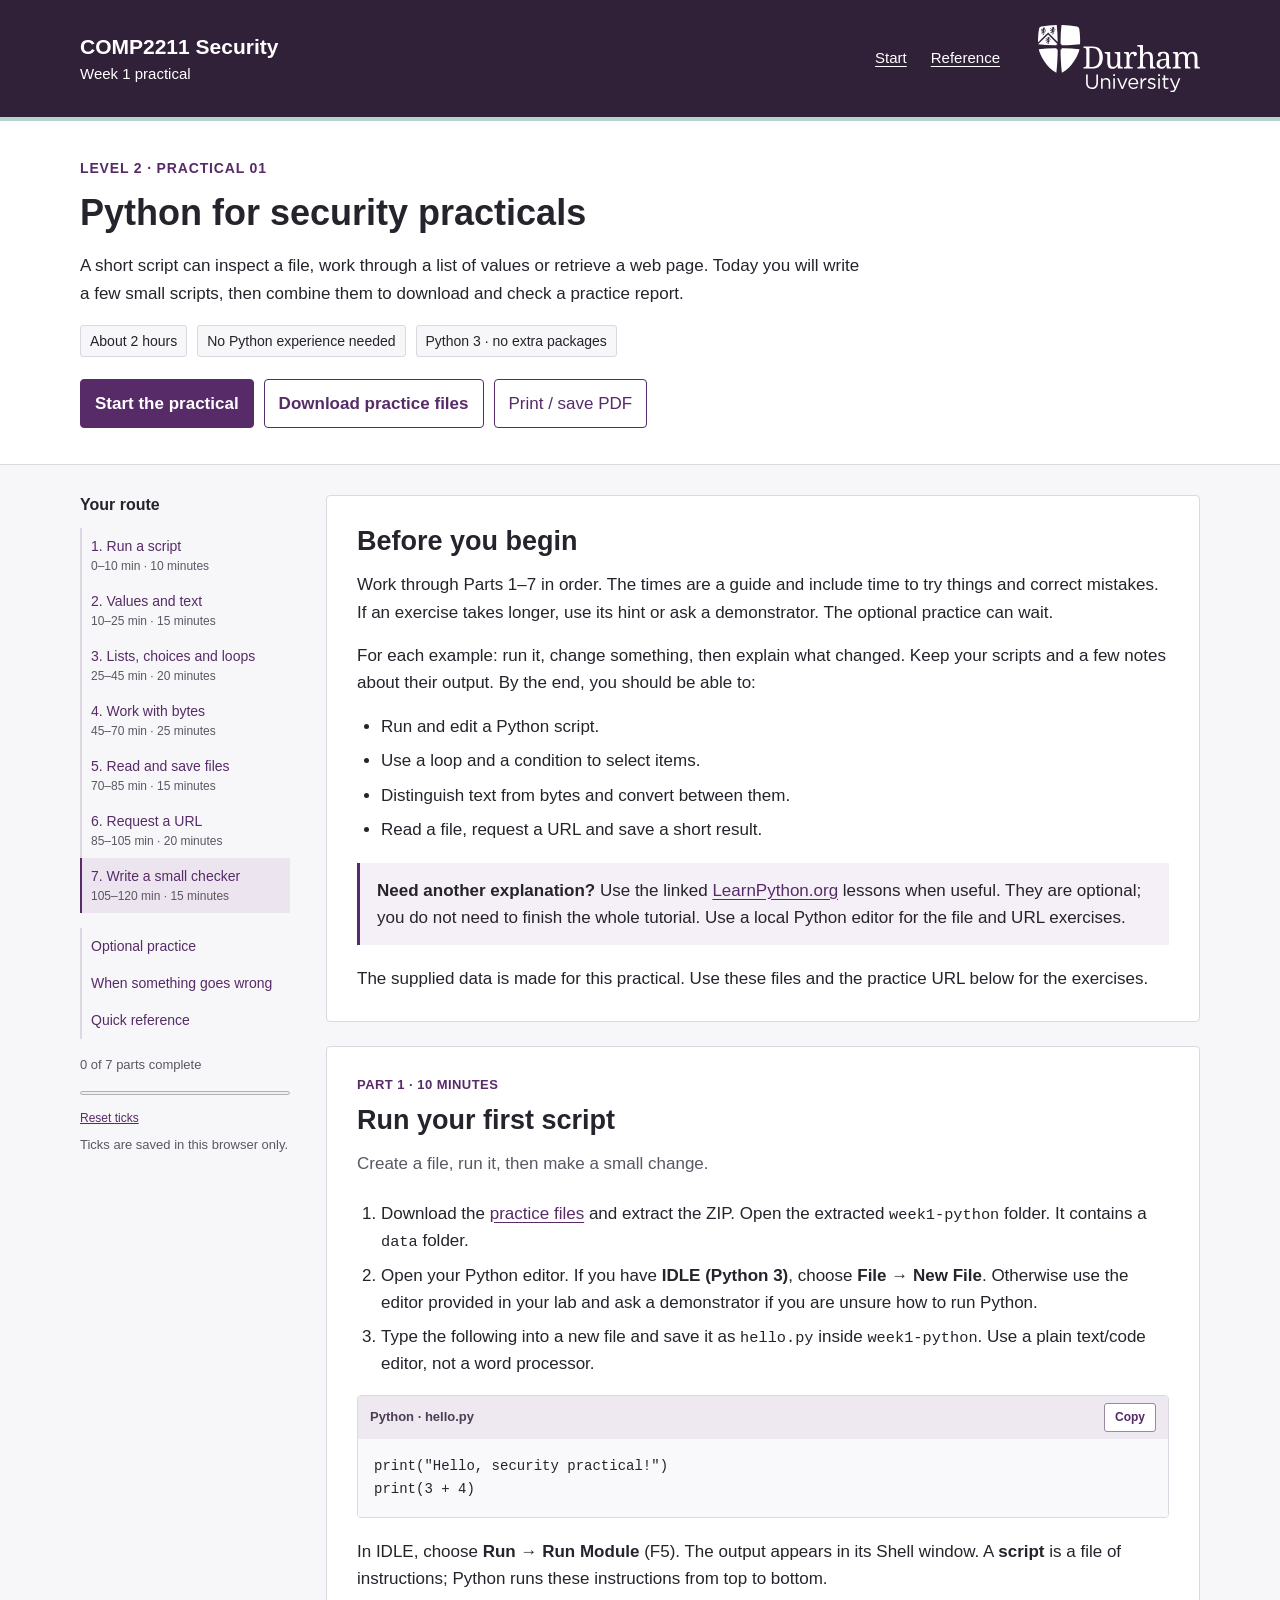
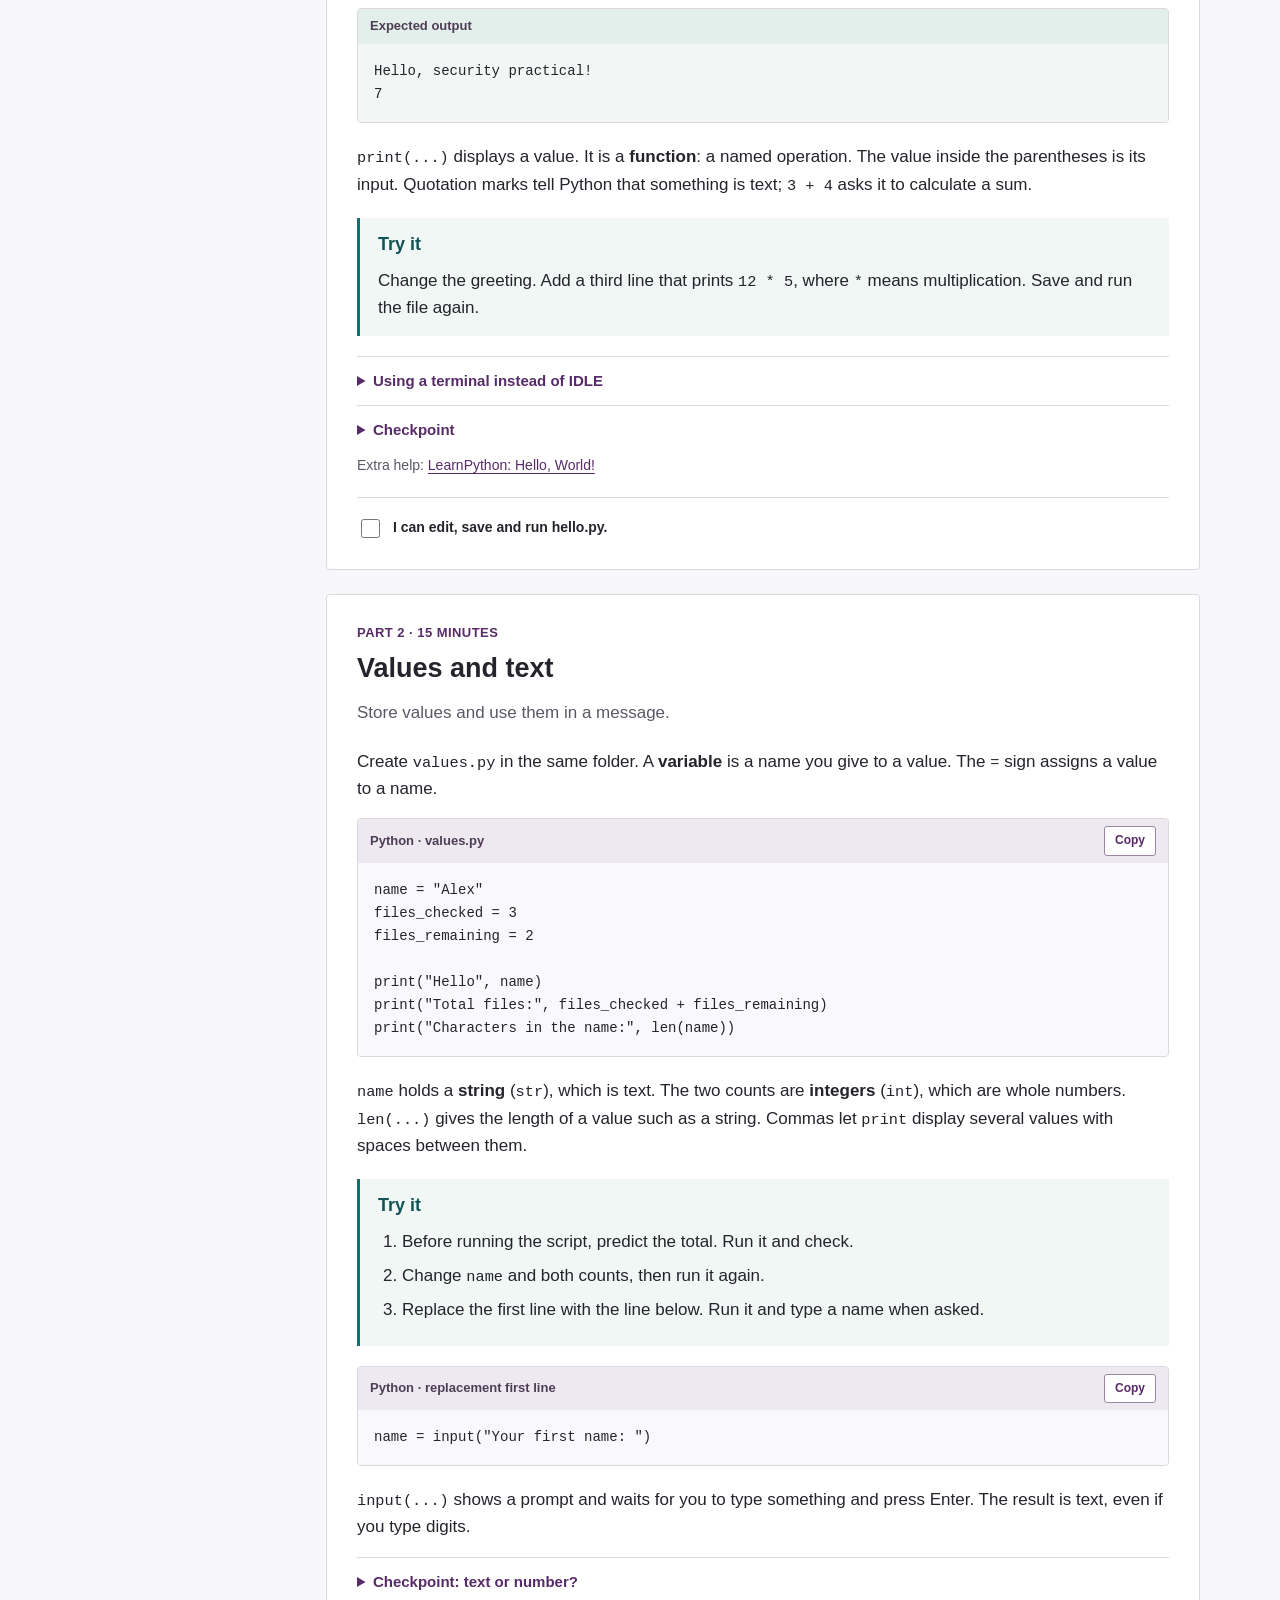
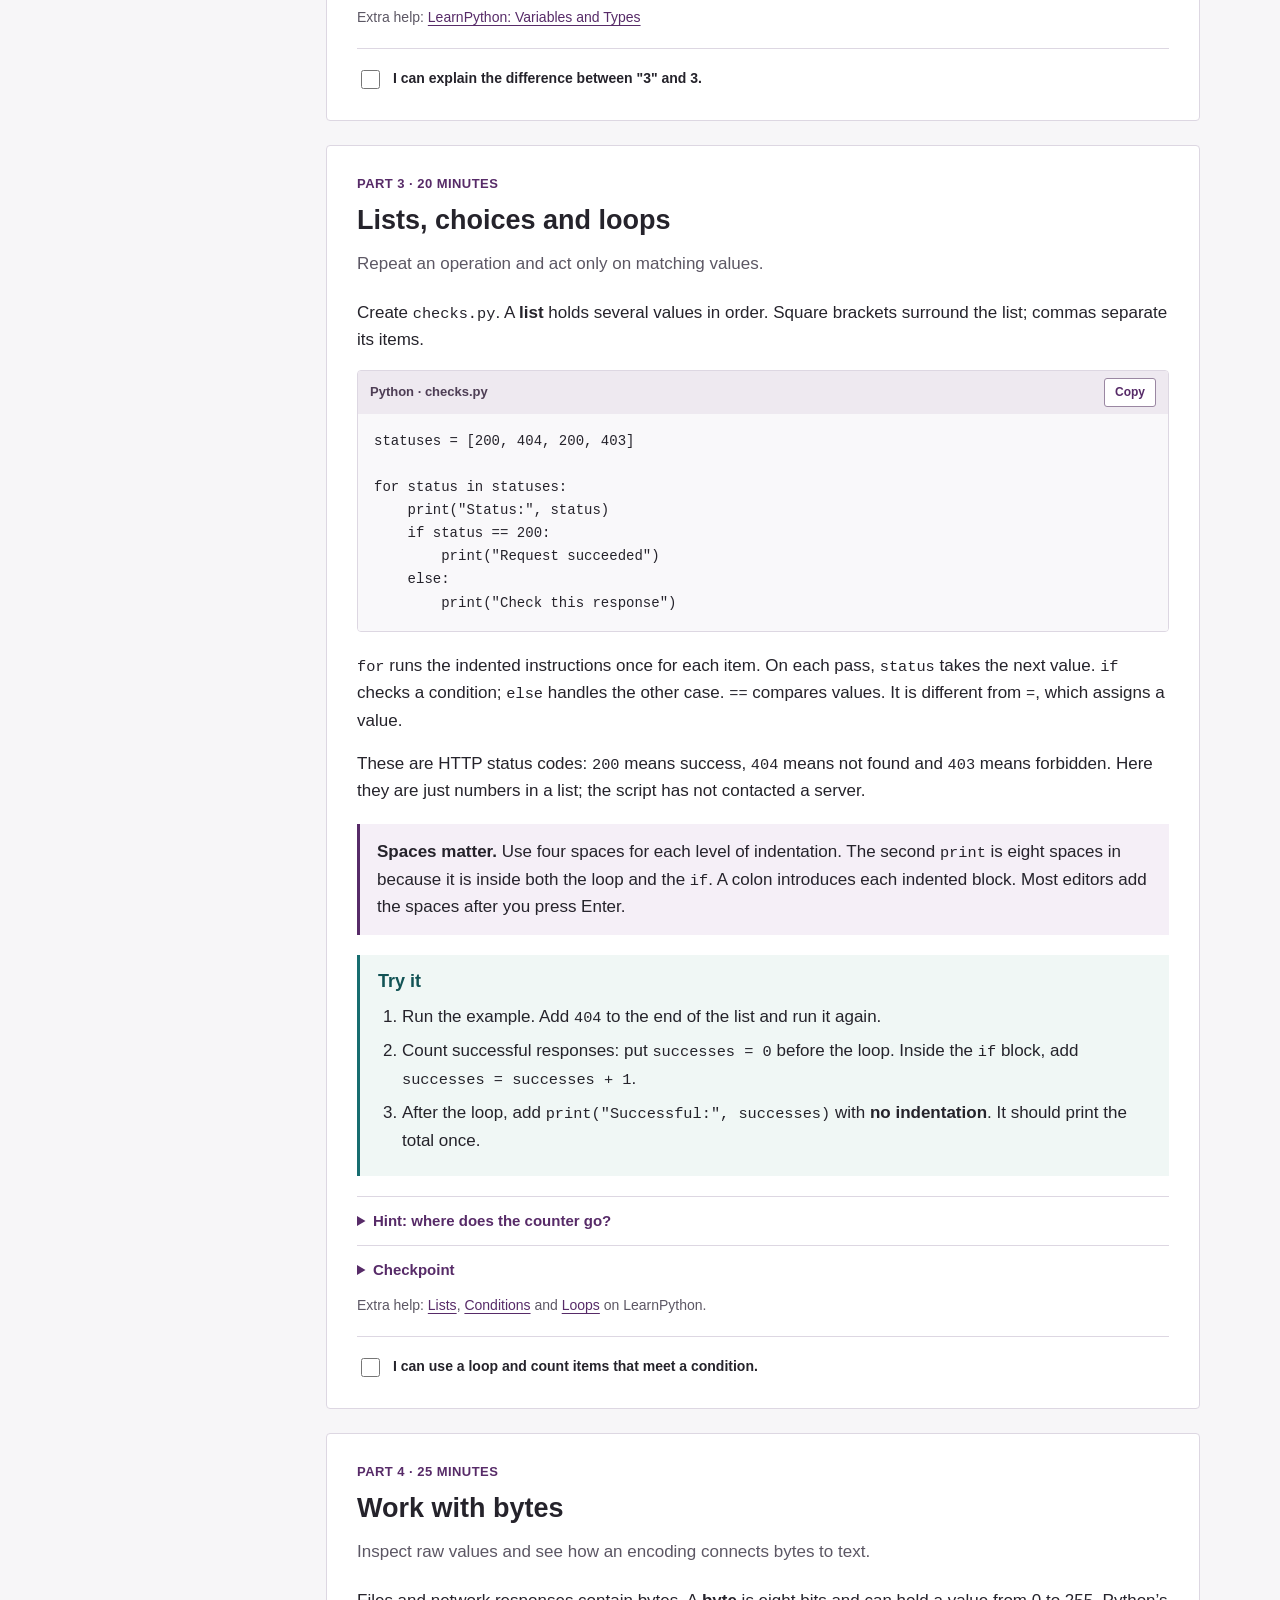
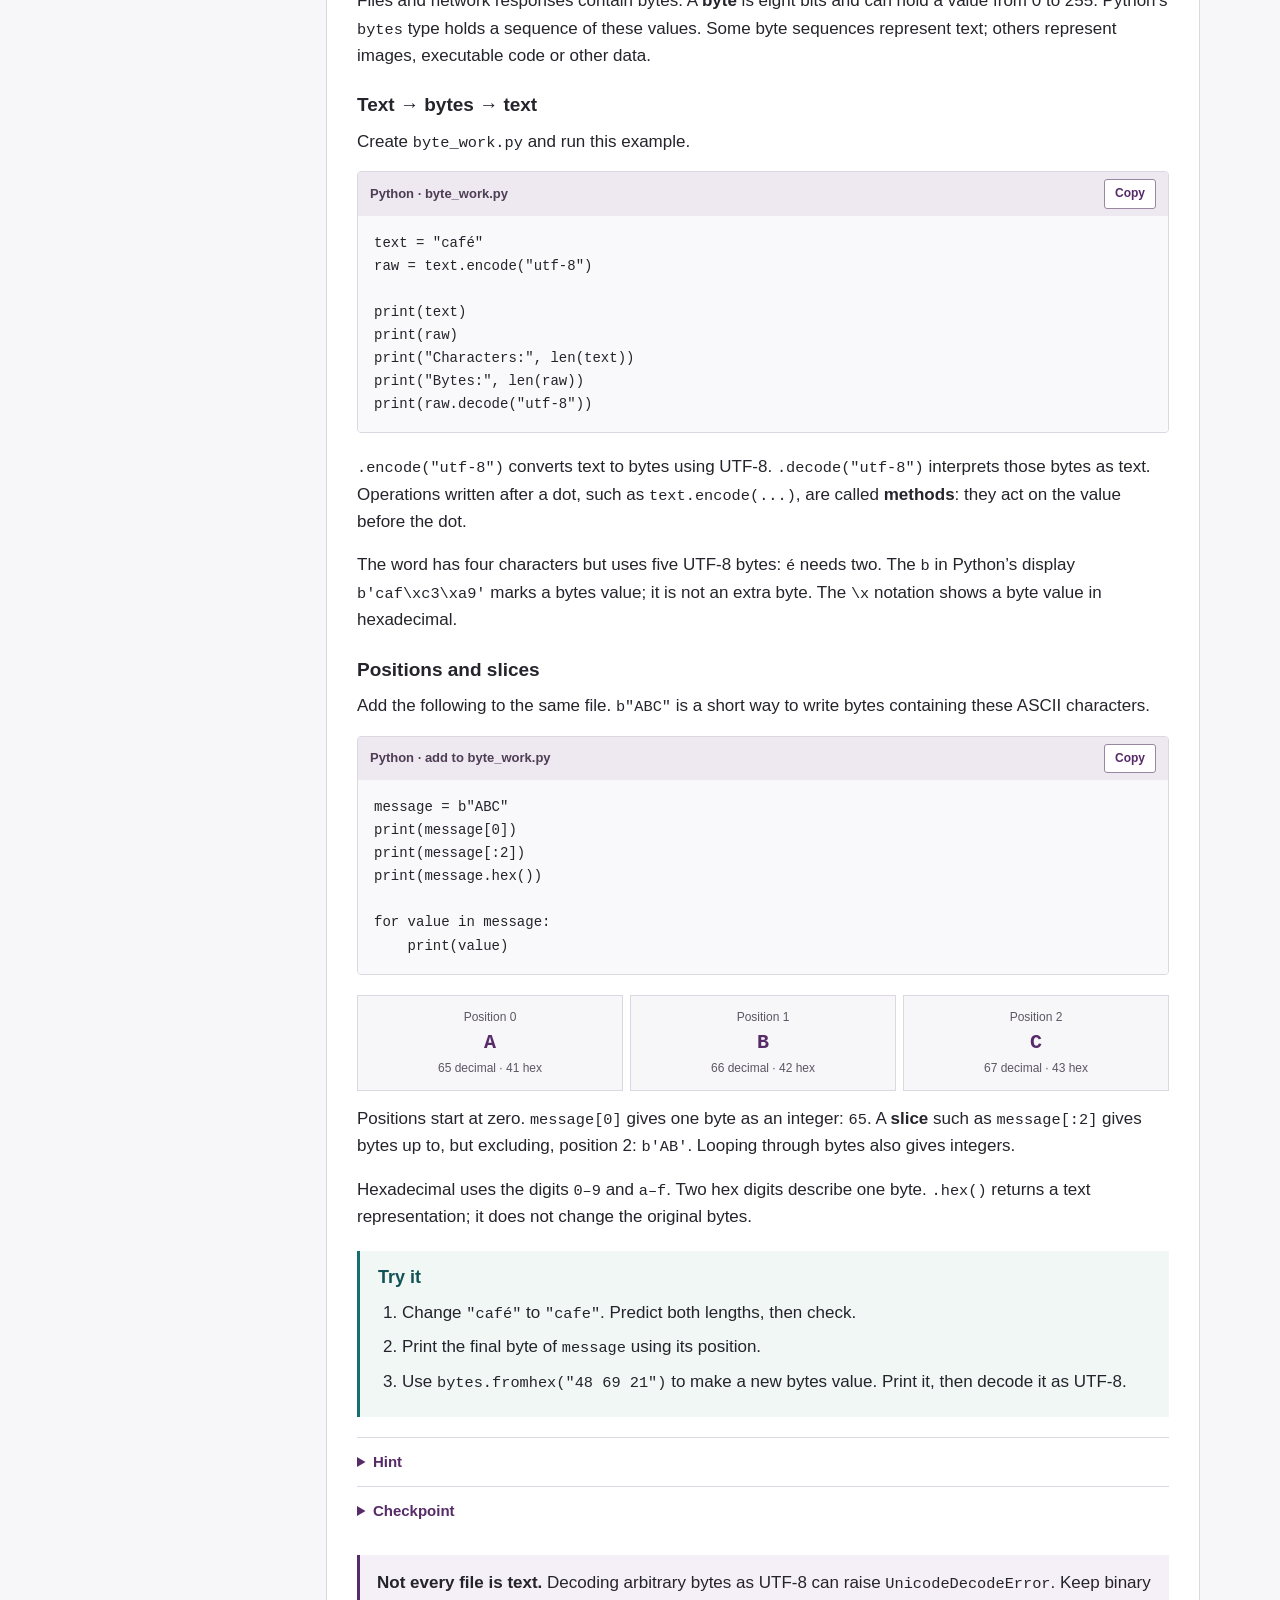
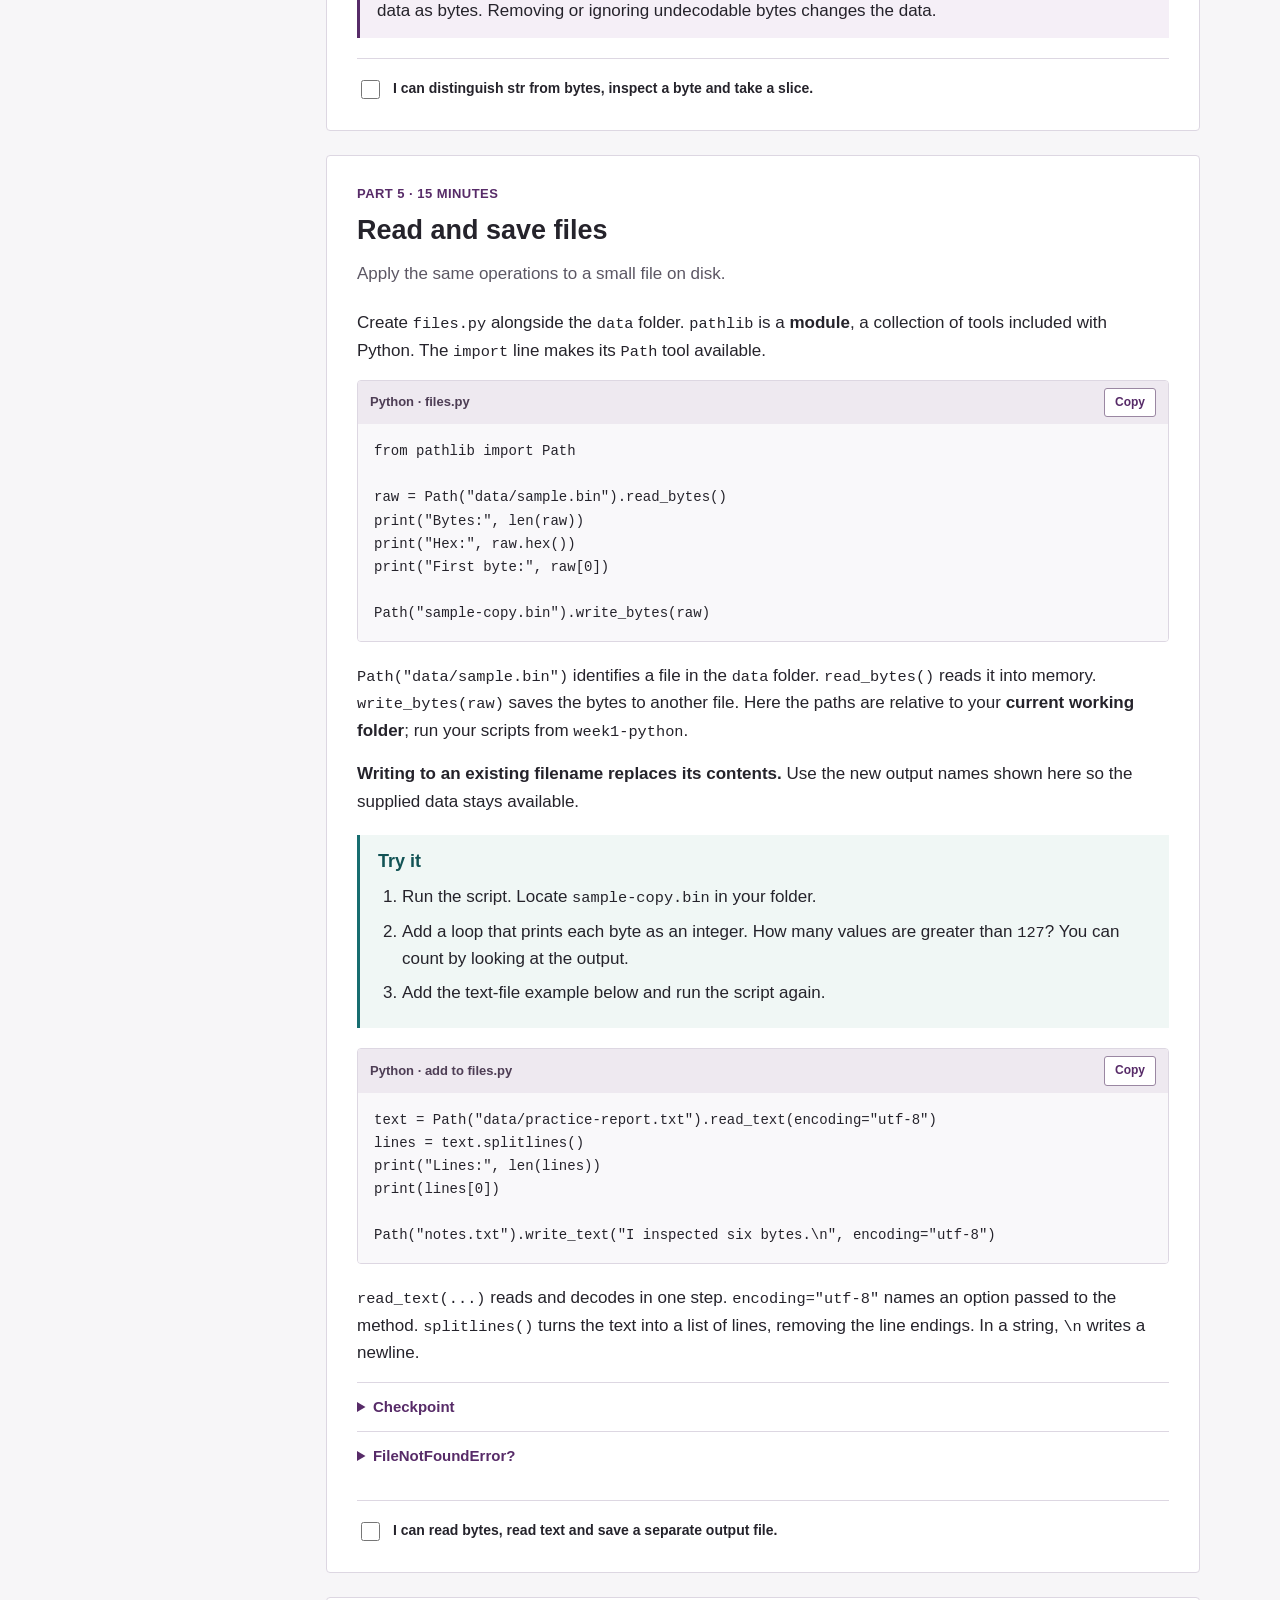
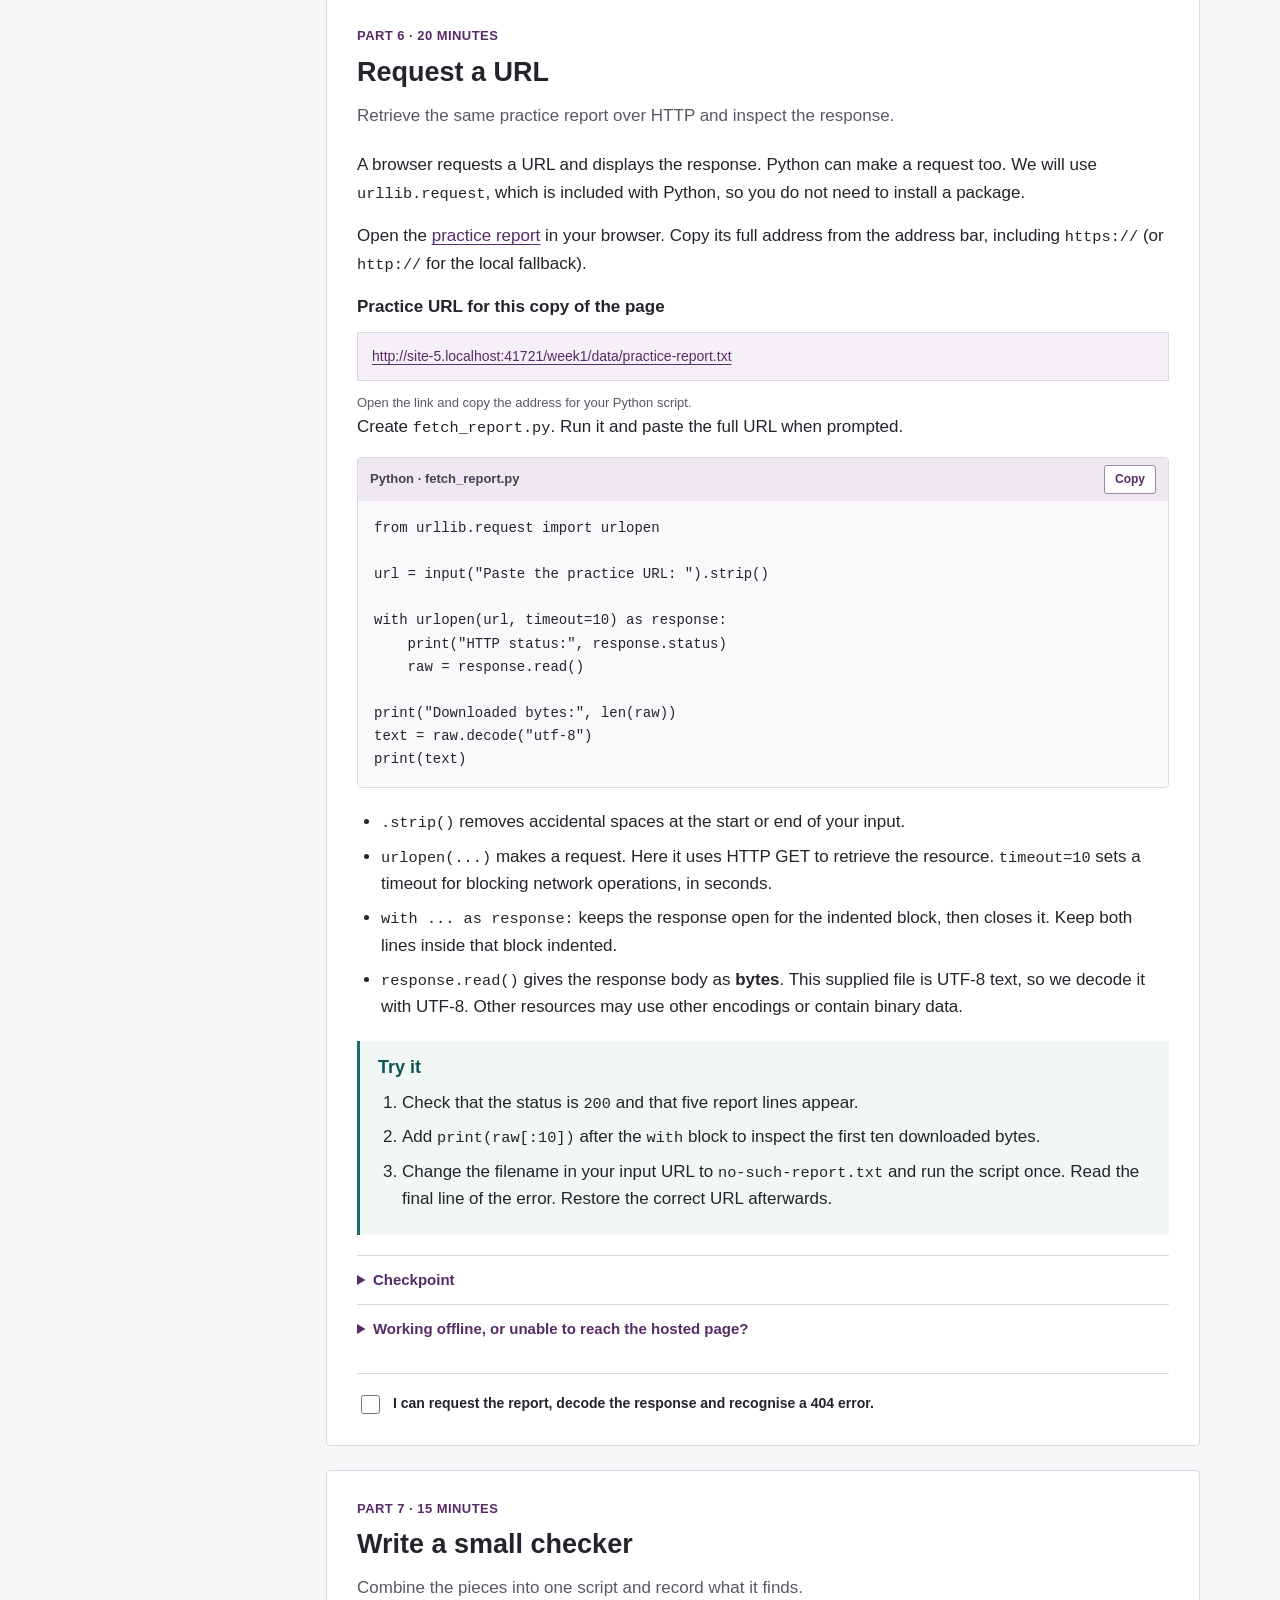
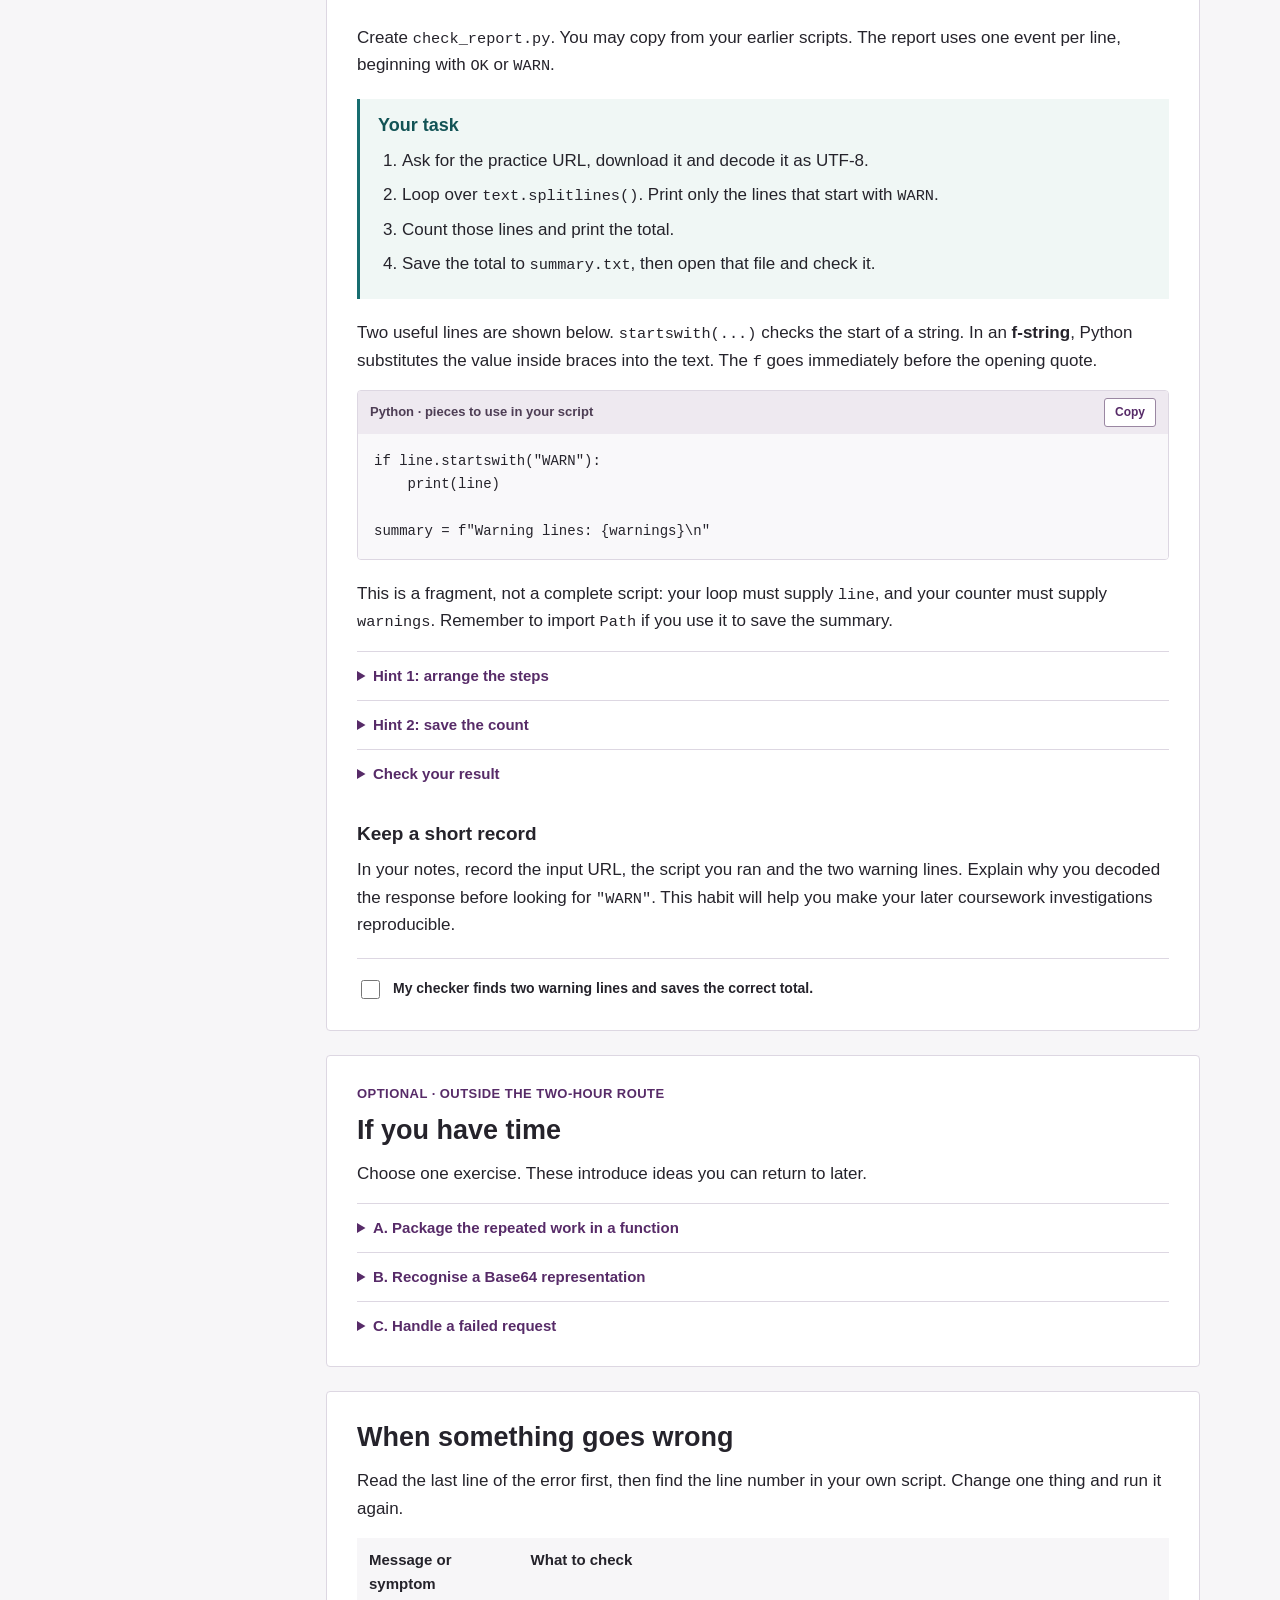
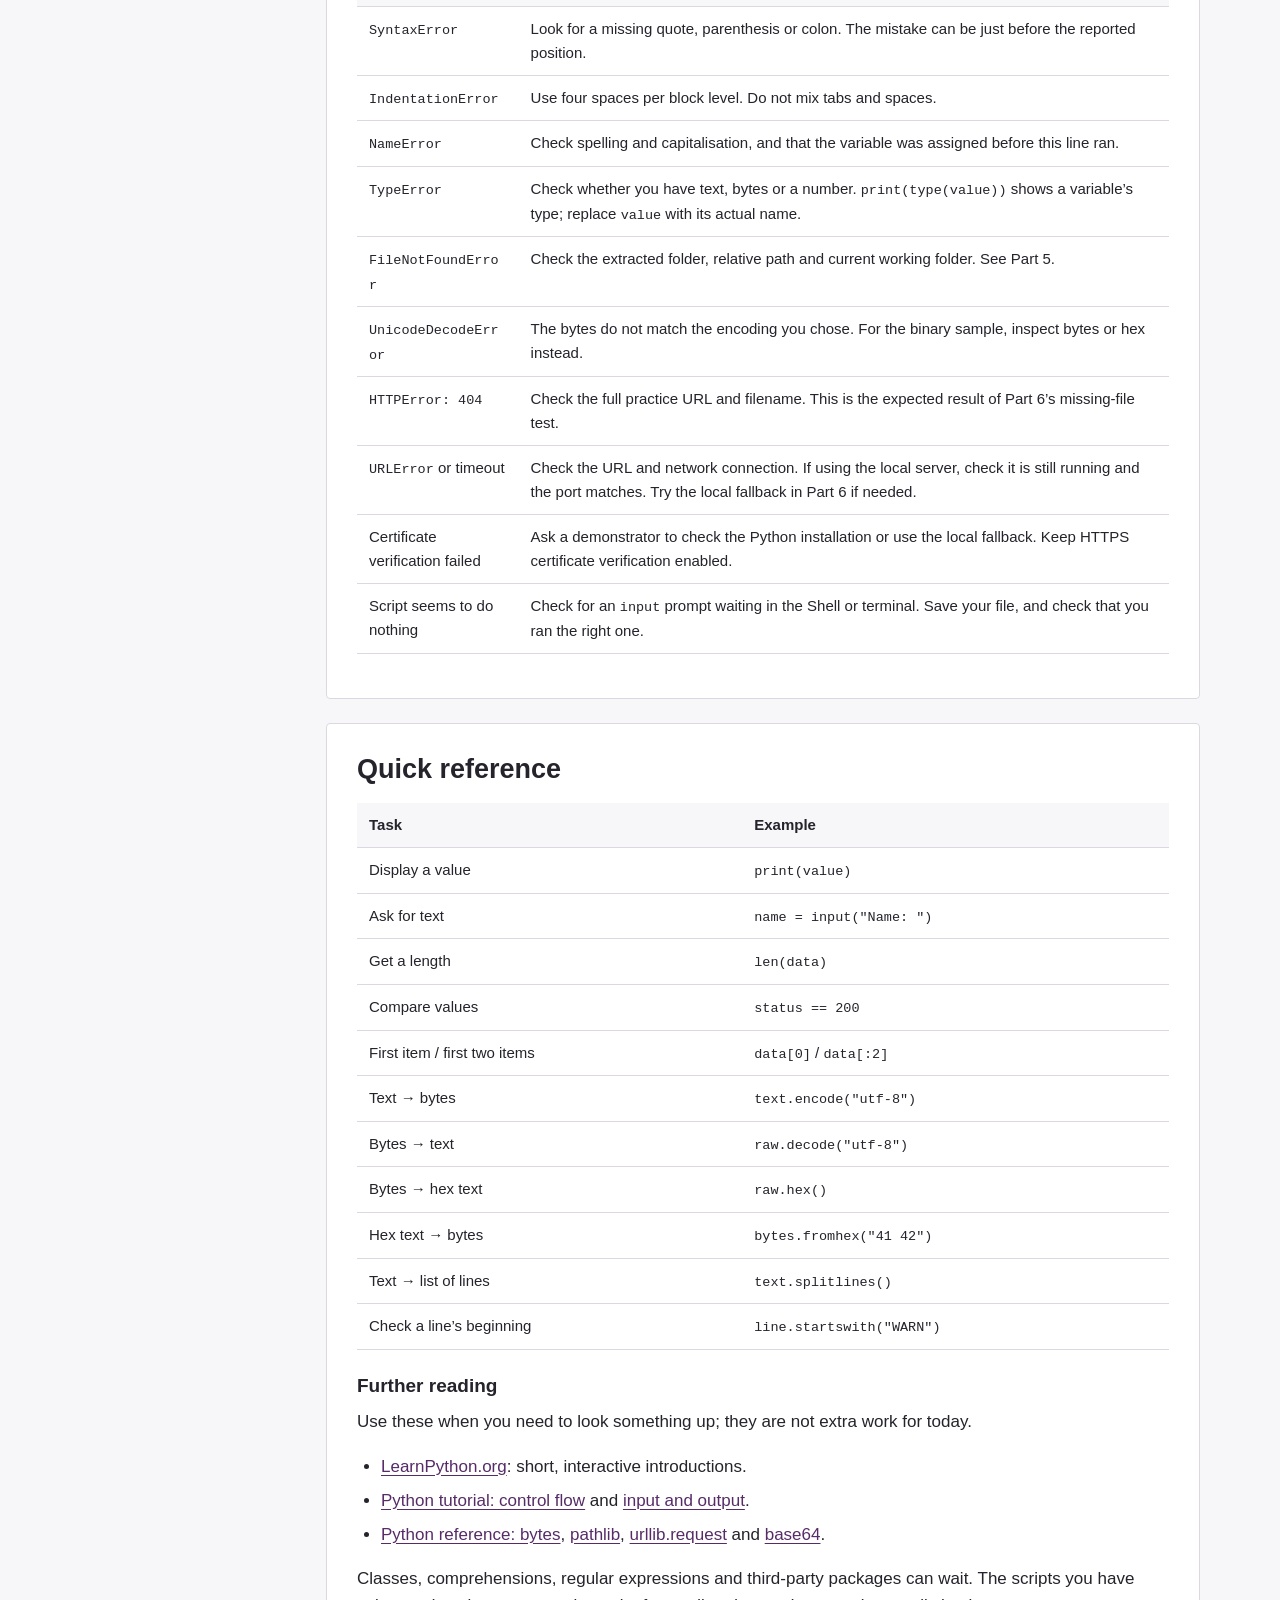
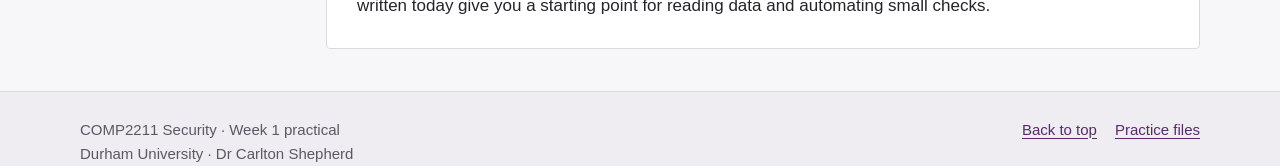
==== week1/index.html @ 4342923f "Update path" ====
<!doctype html>
<html lang="en-GB"><head><meta charset="utf-8"><meta name="viewport" content="width=device-width,initial-scale=1"><meta name="color-scheme" content="light"><meta name="description" content="A two-hour introduction to Python for security practicals: scripts, loops, bytes, files and HTTP requests."><title>Week 1 · Python for security practicals | Durham University</title><link rel="stylesheet" href="assets/style.css"><script src="assets/practical.js" defer></script></head><body>
<a class="skip-link" href="#main">Skip to content</a>
<header class="masthead"><div class="wrap"><div class="brand">COMP2211 Security<small>Week 1 practical</small></div><nav aria-label="Main navigation"><a href="#part1">Start</a><a href="#reference">Reference</a></nav><img class="durham-logo" src="assets/durham-logo.svg" alt="Durham University" width="162"></div></header>
<main id="main"><section class="hero"><div class="wrap"><p class="tag">Level 2 · Practical 01</p><h1>Python for security practicals</h1><p style="margin-top:18px">A short script can inspect a file, work through a list of values or retrieve a web page. Today you will write a few small scripts, then combine them to download and check a practice report.</p><div class="session-meta"><span>About 2 hours</span><span>No Python experience needed</span><span>Python 3 · no extra packages</span></div><div class="actions"><a class="button" href="#part1">Start the practical</a><a class="button secondary" href="week1-files.zip" download>Download practice files</a><button class="button secondary print-button js-only" id="print" type="button">Print / save PDF</button></div></div></section>
<div class="wrap layout"><aside class="toc" aria-label="Practical contents"><h2>Your route</h2><ol>
<li><a href="#part1">1. Run a script<span>0–10 min · 10 minutes</span></a></li><li><a href="#part2">2. Values and text<span>10–25 min · 15 minutes</span></a></li><li><a href="#part3">3. Lists, choices and loops<span>25–45 min · 20 minutes</span></a></li><li><a href="#part4">4. Work with bytes<span>45–70 min · 25 minutes</span></a></li><li><a href="#part5">5. Read and save files<span>70–85 min · 15 minutes</span></a></li><li><a href="#part6">6. Request a URL<span>85–105 min · 20 minutes</span></a></li><li><a href="#part7">7. Write a small checker<span>105–120 min · 15 minutes</span></a></li></ol><div class="extra"><a href="#extensions">Optional practice</a><a href="#troubleshooting">When something goes wrong</a><a href="#reference">Quick reference</a></div><div class="js-only"><p class="progress-text" id="progress-label" aria-live="polite">0 of 7 parts complete</p><progress id="progress" max="7" value="0" aria-labelledby="progress-label"></progress><button type="button" class="reset" id="reset">Reset ticks</button><p class="screen-status" id="storage-note">Ticks are saved in this browser only.</p></div></aside><div class="content">
<section class="section" id="before"><h2>Before you begin</h2><p>Work through Parts 1–7 in order. The times are a guide and include time to try things and correct mistakes. If an exercise takes longer, use its hint or ask a demonstrator. The optional practice can wait.</p><p>For each example: run it, change something, then explain what changed. Keep your scripts and a few notes about their output. By the end, you should be able to:</p><ul><li>Run and edit a Python script.</li><li>Use a loop and a condition to select items.</li><li>Distinguish text from bytes and convert between them.</li><li>Read a file, request a URL and save a short result.</li></ul><div class="callout"><p><strong>Need another explanation?</strong> Use the linked <a href="https://www.learnpython.org/">LearnPython.org</a> lessons when useful. They are optional; you do not need to finish the whole tutorial. Use a local Python editor for the file and URL exercises.</p></div><p>The supplied data is made for this practical. Use these files and the practice URL below for the exercises.</p></section>

<section class="section" id="part1" aria-labelledby="title1"><p class="eyebrow">Part 1 · 10 minutes</p><h2 id="title1">Run your first script</h2><p class="goal">Create a file, run it, then make a small change.</p>
<ol><li>Download the <a href="week1-files.zip" download>practice files</a> and extract the ZIP. Open the extracted <code>week1-python</code> folder. It contains a <code>data</code> folder.</li><li>Open your Python editor. If you have <strong>IDLE (Python 3)</strong>, choose <strong>File → New File</strong>. Otherwise use the editor provided in your lab and ask a demonstrator if you are unsure how to run Python.</li><li>Type the following into a new file and save it as <code>hello.py</code> inside <code>week1-python</code>. Use a plain text/code editor, not a word processor.</li></ol>
<div class="codebox "><div class="codebar"><span>Python · hello.py</span><button class="copy js-only" type="button" aria-label="Copy Python · hello.py">Copy</button></div><pre tabindex="0"><code>print(&quot;Hello, security practical!&quot;)
print(3 + 4)</code></pre></div>
<p>In IDLE, choose <strong>Run → Run Module</strong> (F5). The output appears in its Shell window. A <strong>script</strong> is a file of instructions; Python runs these instructions from top to bottom.</p>
<div class="codebox output"><div class="codebar"><span>Expected output</span></div><pre tabindex="0"><code>Hello, security practical!
7</code></pre></div>
<p><code>print(...)</code> displays a value. It is a <strong>function</strong>: a named operation. The value inside the parentheses is its input. Quotation marks tell Python that something is text; <code>3 + 4</code> asks it to calculate a sum.</p><div class="task"><h3>Try it</h3><p>Change the greeting. Add a third line that prints <code>12 * 5</code>, where <code>*</code> means multiplication. Save and run the file again.</p></div>
<details><summary>Using a terminal instead of IDLE</summary><p>Open a terminal in <code>week1-python</code> (your file manager may offer “Open in Terminal”). Run the version command first; it should report Python 3. Then run your script. These are <strong>terminal commands</strong>, not Python code.</p><div class="codebox "><div class="codebar"><span>Terminal · Linux / macOS</span><button class="copy js-only" type="button" aria-label="Copy Terminal · Linux / macOS">Copy</button></div><pre tabindex="0"><code>python3 --version
python3 hello.py</code></pre></div><div class="codebox "><div class="codebar"><span>Terminal · Windows</span><button class="copy js-only" type="button" aria-label="Copy Terminal · Windows">Copy</button></div><pre tabindex="0"><code>py -3 --version
py -3 hello.py</code></pre></div><p>If your lab uses <code>python</code> instead, check <code>python --version</code> reports Python 3 and use that command throughout. A “command not found” message means the terminal cannot find Python; ask a demonstrator. If you see <code>&gt;&gt;&gt;</code>, you are inside Python: type <code>exit()</code> before running terminal commands.</p></details>
<details><summary>Checkpoint</summary><p>Your changed greeting appears, followed by <code>7</code> and <code>60</code>. If the old greeting appears, save the file and check which file you ran.</p></details>
<p class="reading-link">Extra help: <a href="https://www.learnpython.org/en/Hello%2C_World%21">LearnPython: Hello, World!</a></p>
<label class="completion"><input type="checkbox" data-step="1"> <span>I can edit, save and run hello.py.</span></label>
</section>
<section class="section" id="part2" aria-labelledby="title2"><p class="eyebrow">Part 2 · 15 minutes</p><h2 id="title2">Values and text</h2><p class="goal">Store values and use them in a message.</p>
<p>Create <code>values.py</code> in the same folder. A <strong>variable</strong> is a name you give to a value. The <code>=</code> sign assigns a value to a name.</p>
<div class="codebox "><div class="codebar"><span>Python · values.py</span><button class="copy js-only" type="button" aria-label="Copy Python · values.py">Copy</button></div><pre tabindex="0"><code>name = &quot;Alex&quot;
files_checked = 3
files_remaining = 2

print(&quot;Hello&quot;, name)
print(&quot;Total files:&quot;, files_checked + files_remaining)
print(&quot;Characters in the name:&quot;, len(name))</code></pre></div>
<p><code>name</code> holds a <strong>string</strong> (<code>str</code>), which is text. The two counts are <strong>integers</strong> (<code>int</code>), which are whole numbers. <code>len(...)</code> gives the length of a value such as a string. Commas let <code>print</code> display several values with spaces between them.</p><div class="task"><h3>Try it</h3><ol><li>Before running the script, predict the total. Run it and check.</li><li>Change <code>name</code> and both counts, then run it again.</li><li>Replace the first line with the line below. Run it and type a name when asked.</li></ol></div>
<div class="codebox "><div class="codebar"><span>Python · replacement first line</span><button class="copy js-only" type="button" aria-label="Copy Python · replacement first line">Copy</button></div><pre tabindex="0"><code>name = input(&quot;Your first name: &quot;)</code></pre></div>
<p><code>input(...)</code> shows a prompt and waits for you to type something and press Enter. The result is text, even if you type digits.</p>
<details><summary>Checkpoint: text or number?</summary><p>Predict these two outputs, then try them at the end of your script.</p><div class="codebox "><div class="codebar"><span>Python · add to values.py</span><button class="copy js-only" type="button" aria-label="Copy Python · add to values.py">Copy</button></div><pre tabindex="0"><code>print(&quot;3&quot; + &quot;2&quot;)
print(3 + 2)</code></pre></div><p>The outputs are <code>32</code> and <code>5</code>. With strings, <code>+</code> joins text. With integers, it adds numbers. Use <code>int("3")</code> to convert the text <code>"3"</code> to the number <code>3</code>. Text such as <code>"three"</code> cannot be converted this way.</p></details>
<p class="reading-link">Extra help: <a href="https://www.learnpython.org/en/Variables_and_Types">LearnPython: Variables and Types</a></p>
<label class="completion"><input type="checkbox" data-step="2"> <span>I can explain the difference between "3" and 3.</span></label>
</section>
<section class="section" id="part3" aria-labelledby="title3"><p class="eyebrow">Part 3 · 20 minutes</p><h2 id="title3">Lists, choices and loops</h2><p class="goal">Repeat an operation and act only on matching values.</p>
<p>Create <code>checks.py</code>. A <strong>list</strong> holds several values in order. Square brackets surround the list; commas separate its items.</p>
<div class="codebox "><div class="codebar"><span>Python · checks.py</span><button class="copy js-only" type="button" aria-label="Copy Python · checks.py">Copy</button></div><pre tabindex="0"><code>statuses = [200, 404, 200, 403]

for status in statuses:
    print(&quot;Status:&quot;, status)
    if status == 200:
        print(&quot;Request succeeded&quot;)
    else:
        print(&quot;Check this response&quot;)</code></pre></div>
<p><code>for</code> runs the indented instructions once for each item. On each pass, <code>status</code> takes the next value. <code>if</code> checks a condition; <code>else</code> handles the other case. <code>==</code> compares values. It is different from <code>=</code>, which assigns a value.</p><p>These are HTTP status codes: <code>200</code> means success, <code>404</code> means not found and <code>403</code> means forbidden. Here they are just numbers in a list; the script has not contacted a server.</p><div class="callout"><p><strong>Spaces matter.</strong> Use four spaces for each level of indentation. The second <code>print</code> is eight spaces in because it is inside both the loop and the <code>if</code>. A colon introduces each indented block. Most editors add the spaces after you press Enter.</p></div><div class="task"><h3>Try it</h3><ol><li>Run the example. Add <code>404</code> to the end of the list and run it again.</li><li>Count successful responses: put <code>successes = 0</code> before the loop. Inside the <code>if</code> block, add <code>successes = successes + 1</code>.</li><li>After the loop, add <code>print("Successful:", successes)</code> with <strong>no indentation</strong>. It should print the total once.</li></ol></div>
<details><summary>Hint: where does the counter go?</summary><p>Set the counter to zero once, before <code>for</code>. Put the line that increases it directly below <code>print("Request succeeded")</code>, at the same indentation. Keeping the final print outside the loop gives one total.</p></details>
<details><summary>Checkpoint</summary><p>The final total is <code>2</code>, including after you add another <code>404</code>. Change one <code>404</code> to <code>200</code>: the total should increase to <code>3</code>. If the total keeps resetting, check where you set it to zero.</p></details>
<p class="reading-link">Extra help: <a href="https://www.learnpython.org/en/Lists">Lists</a>, <a href="https://www.learnpython.org/en/Conditions">Conditions</a> and <a href="https://www.learnpython.org/en/Loops">Loops</a> on LearnPython.</p>
<label class="completion"><input type="checkbox" data-step="3"> <span>I can use a loop and count items that meet a condition.</span></label>
</section>
<section class="section" id="part4" aria-labelledby="title4"><p class="eyebrow">Part 4 · 25 minutes</p><h2 id="title4">Work with bytes</h2><p class="goal">Inspect raw values and see how an encoding connects bytes to text.</p>
<p>Files and network responses contain bytes. A <strong>byte</strong> is eight bits and can hold a value from 0 to 255. Python’s <code>bytes</code> type holds a sequence of these values. Some byte sequences represent text; others represent images, executable code or other data.</p><h3>Text → bytes → text</h3><p>Create <code>byte_work.py</code> and run this example.</p>
<div class="codebox "><div class="codebar"><span>Python · byte_work.py</span><button class="copy js-only" type="button" aria-label="Copy Python · byte_work.py">Copy</button></div><pre tabindex="0"><code>text = &quot;café&quot;
raw = text.encode(&quot;utf-8&quot;)

print(text)
print(raw)
print(&quot;Characters:&quot;, len(text))
print(&quot;Bytes:&quot;, len(raw))
print(raw.decode(&quot;utf-8&quot;))</code></pre></div>
<p><code>.encode("utf-8")</code> converts text to bytes using UTF-8. <code>.decode("utf-8")</code> interprets those bytes as text. Operations written after a dot, such as <code>text.encode(...)</code>, are called <strong>methods</strong>: they act on the value before the dot.</p><p>The word has four characters but uses five UTF-8 bytes: <code>é</code> needs two. The <code>b</code> in Python’s display <code>b'caf\xc3\xa9'</code> marks a bytes value; it is not an extra byte. The <code>\x</code> notation shows a byte value in hexadecimal.</p><h3>Positions and slices</h3><p>Add the following to the same file. <code>b"ABC"</code> is a short way to write bytes containing these ASCII characters.</p>
<div class="codebox "><div class="codebar"><span>Python · add to byte_work.py</span><button class="copy js-only" type="button" aria-label="Copy Python · add to byte_work.py">Copy</button></div><pre tabindex="0"><code>message = b&quot;ABC&quot;
print(message[0])
print(message[:2])
print(message.hex())

for value in message:
    print(value)</code></pre></div>
<div class="bytes-grid" role="group" aria-label="The bytes in ABC"><div><small>Position 0</small><strong>A</strong><small>65 decimal · 41 hex</small></div><div><small>Position 1</small><strong>B</strong><small>66 decimal · 42 hex</small></div><div><small>Position 2</small><strong>C</strong><small>67 decimal · 43 hex</small></div></div><p>Positions start at zero. <code>message[0]</code> gives one byte as an integer: <code>65</code>. A <strong>slice</strong> such as <code>message[:2]</code> gives bytes up to, but excluding, position 2: <code>b'AB'</code>. Looping through bytes also gives integers.</p><p>Hexadecimal uses the digits <code>0–9</code> and <code>a–f</code>. Two hex digits describe one byte. <code>.hex()</code> returns a text representation; it does not change the original bytes.</p><div class="task"><h3>Try it</h3><ol><li>Change <code>"café"</code> to <code>"cafe"</code>. Predict both lengths, then check.</li><li>Print the final byte of <code>message</code> using its position.</li><li>Use <code>bytes.fromhex("48 69 21")</code> to make a new bytes value. Print it, then decode it as UTF-8.</li></ol></div>
<details><summary>Hint</summary><p>The final position in a three-byte value is <code>2</code>. For the hex exercise, assign the result to a variable, for example <code>greeting = bytes.fromhex("48 69 21")</code>, then use <code>greeting.decode("utf-8")</code>.</p></details>
<details><summary>Checkpoint</summary><p><code>"cafe"</code> has four characters and four UTF-8 bytes. <code>message[2]</code> is <code>67</code>. The hex bytes decode to <code>Hi!</code>. Explain why <code>message[0]</code> gives a number but <code>message[:1]</code> gives <code>b'A'</code>.</p></details>
<div class="callout"><p><strong>Not every file is text.</strong> Decoding arbitrary bytes as UTF-8 can raise <code>UnicodeDecodeError</code>. Keep binary data as bytes. Removing or ignoring undecodable bytes changes the data.</p></div>
<label class="completion"><input type="checkbox" data-step="4"> <span>I can distinguish str from bytes, inspect a byte and take a slice.</span></label>
</section>
<section class="section" id="part5" aria-labelledby="title5"><p class="eyebrow">Part 5 · 15 minutes</p><h2 id="title5">Read and save files</h2><p class="goal">Apply the same operations to a small file on disk.</p>
<p>Create <code>files.py</code> alongside the <code>data</code> folder. <code>pathlib</code> is a <strong>module</strong>, a collection of tools included with Python. The <code>import</code> line makes its <code>Path</code> tool available.</p>
<div class="codebox "><div class="codebar"><span>Python · files.py</span><button class="copy js-only" type="button" aria-label="Copy Python · files.py">Copy</button></div><pre tabindex="0"><code>from pathlib import Path

raw = Path(&quot;data/sample.bin&quot;).read_bytes()
print(&quot;Bytes:&quot;, len(raw))
print(&quot;Hex:&quot;, raw.hex())
print(&quot;First byte:&quot;, raw[0])

Path(&quot;sample-copy.bin&quot;).write_bytes(raw)</code></pre></div>
<p><code>Path("data/sample.bin")</code> identifies a file in the <code>data</code> folder. <code>read_bytes()</code> reads it into memory. <code>write_bytes(raw)</code> saves the bytes to another file. Here the paths are relative to your <strong>current working folder</strong>; run your scripts from <code>week1-python</code>.</p><p><strong>Writing to an existing filename replaces its contents.</strong> Use the new output names shown here so the supplied data stays available.</p><div class="task"><h3>Try it</h3><ol><li>Run the script. Locate <code>sample-copy.bin</code> in your folder.</li><li>Add a loop that prints each byte as an integer. How many values are greater than <code>127</code>? You can count by looking at the output.</li><li>Add the text-file example below and run the script again.</li></ol></div>
<div class="codebox "><div class="codebar"><span>Python · add to files.py</span><button class="copy js-only" type="button" aria-label="Copy Python · add to files.py">Copy</button></div><pre tabindex="0"><code>text = Path(&quot;data/practice-report.txt&quot;).read_text(encoding=&quot;utf-8&quot;)
lines = text.splitlines()
print(&quot;Lines:&quot;, len(lines))
print(lines[0])

Path(&quot;notes.txt&quot;).write_text(&quot;I inspected six bytes.\n&quot;, encoding=&quot;utf-8&quot;)</code></pre></div>
<p><code>read_text(...)</code> reads and decodes in one step. <code>encoding="utf-8"</code> names an option passed to the method. <code>splitlines()</code> turns the text into a list of lines, removing the line endings. In a string, <code>\n</code> writes a newline.</p>
<details><summary>Checkpoint</summary><p>The binary file contains <code>6</code> bytes. Its hex is <code>0041427f80ff</code>; its first byte is <code>0</code>. Two values are greater than <code>127</code>: <code>128</code> and <code>255</code>. The text file has <code>5</code> lines and begins <code>OK backup finished</code>.</p></details>
<details><summary>FileNotFoundError?</summary><p>Check that you extracted the ZIP and saved your scripts beside <code>data</code>. To see where Python is looking, add <code>print(Path.cwd())</code> after the import. In IDLE, save the script in <code>week1-python</code> and run it with F5. In a terminal, open the terminal in that folder. Check the spelling and capitalisation of the path.</p></details>
<label class="completion"><input type="checkbox" data-step="5"> <span>I can read bytes, read text and save a separate output file.</span></label>
</section>
<section class="section" id="part6" aria-labelledby="title6"><p class="eyebrow">Part 6 · 20 minutes</p><h2 id="title6">Request a URL</h2><p class="goal">Retrieve the same practice report over HTTP and inspect the response.</p>
<p>A browser requests a URL and displays the response. Python can make a request too. We will use <code>urllib.request</code>, which is included with Python, so you do not need to install a package.</p><p>Open the <a id="practice-link" href="data/practice-report.txt">practice report</a> in your browser. Copy its full address from the address bar, including <code>https://</code> (or <code>http://</code> for the local fallback).</p><div class="js-only"><strong>Practice URL for this copy of the page</strong><a class="url-card" id="practice-url" href="data/practice-report.txt">data/practice-report.txt</a><p class="screen-status" id="url-note"></p></div><p>Create <code>fetch_report.py</code>. Run it and paste the full URL when prompted.</p>
<div class="codebox "><div class="codebar"><span>Python · fetch_report.py</span><button class="copy js-only" type="button" aria-label="Copy Python · fetch_report.py">Copy</button></div><pre tabindex="0"><code>from urllib.request import urlopen

url = input(&quot;Paste the practice URL: &quot;).strip()

with urlopen(url, timeout=10) as response:
    print(&quot;HTTP status:&quot;, response.status)
    raw = response.read()

print(&quot;Downloaded bytes:&quot;, len(raw))
text = raw.decode(&quot;utf-8&quot;)
print(text)</code></pre></div>
<ul><li><code>.strip()</code> removes accidental spaces at the start or end of your input.</li><li><code>urlopen(...)</code> makes a request. Here it uses HTTP GET to retrieve the resource. <code>timeout=10</code> sets a timeout for blocking network operations, in seconds.</li><li><code>with ... as response:</code> keeps the response open for the indented block, then closes it. Keep both lines inside that block indented.</li><li><code>response.read()</code> gives the response body as <strong>bytes</strong>. This supplied file is UTF-8 text, so we decode it with UTF-8. Other resources may use other encodings or contain binary data.</li></ul><div class="task"><h3>Try it</h3><ol><li>Check that the status is <code>200</code> and that five report lines appear.</li><li>Add <code>print(raw[:10])</code> after the <code>with</code> block to inspect the first ten downloaded bytes.</li><li>Change the filename in your input URL to <code>no-such-report.txt</code> and run the script once. Read the final line of the error. Restore the correct URL afterwards.</li></ol></div>
<details><summary>Checkpoint</summary><p>The first ten bytes are <code>b'OK backup '</code>. A missing resource on the practical site should give <code>HTTP Error 404: Not Found</code>. In this case, <code>urlopen</code> raises an error before the indented block runs. A script can stop on an error; it does not necessarily reach the final print.</p></details>
<details><summary>Working offline, or unable to reach the hosted page?</summary><p>You can still practise a real HTTP request on your own computer. Open a terminal inside the extracted <code>week1-python</code> folder and run:</p><div class="codebox "><div class="codebar"><span>Terminal · Linux / macOS</span><button class="copy js-only" type="button" aria-label="Copy Terminal · Linux / macOS">Copy</button></div><pre tabindex="0"><code>python3 -m http.server 8000 --bind 127.0.0.1</code></pre></div><div class="codebox "><div class="codebar"><span>Terminal · Windows</span><button class="copy js-only" type="button" aria-label="Copy Terminal · Windows">Copy</button></div><pre tabindex="0"><code>py -3 -m http.server 8000 --bind 127.0.0.1</code></pre></div><p>Leave this terminal running. Use IDLE or a second terminal to run your Python script. Enter <code>http://127.0.0.1:8000/data/practice-report.txt</code> when it asks for the URL. <code>127.0.0.1</code> means this computer. Stop the server afterwards with Ctrl+C. If port 8000 is already in use, use 8001 in both the command and URL.</p><p>A URL beginning <code>file://</code> opens a disk file rather than making an HTTP request; use the local server for this part.</p></details>
<label class="completion"><input type="checkbox" data-step="6"> <span>I can request the report, decode the response and recognise a 404 error.</span></label>
</section>
<section class="section" id="part7" aria-labelledby="title7"><p class="eyebrow">Part 7 · 15 minutes</p><h2 id="title7">Write a small checker</h2><p class="goal">Combine the pieces into one script and record what it finds.</p>
<p>Create <code>check_report.py</code>. You may copy from your earlier scripts. The report uses one event per line, beginning with <code>OK</code> or <code>WARN</code>.</p><div class="task"><h3>Your task</h3><ol><li>Ask for the practice URL, download it and decode it as UTF-8.</li><li>Loop over <code>text.splitlines()</code>. Print only the lines that start with <code>WARN</code>.</li><li>Count those lines and print the total.</li><li>Save the total to <code>summary.txt</code>, then open that file and check it.</li></ol></div><p>Two useful lines are shown below. <code>startswith(...)</code> checks the start of a string. In an <strong>f-string</strong>, Python substitutes the value inside braces into the text. The <code>f</code> goes immediately before the opening quote.</p>
<div class="codebox "><div class="codebar"><span>Python · pieces to use in your script</span><button class="copy js-only" type="button" aria-label="Copy Python · pieces to use in your script">Copy</button></div><pre tabindex="0"><code>if line.startswith(&quot;WARN&quot;):
    print(line)

summary = f&quot;Warning lines: {warnings}\n&quot;</code></pre></div>
<p>This is a fragment, not a complete script: your loop must supply <code>line</code>, and your counter must supply <code>warnings</code>. Remember to import <code>Path</code> if you use it to save the summary.</p>
<details><summary>Hint 1: arrange the steps</summary><p>Reuse the download and decode steps from Part 6. Set <code>warnings = 0</code> before a loop beginning <code>for line in text.splitlines():</code>. Put the <code>if</code> inside the loop. Increase the counter only inside the <code>if</code>.</p></details>
<details><summary>Hint 2: save the count</summary><p>After the loop, build <code>summary</code> using the f-string above. Print it, then save it with <code>Path("summary.txt").write_text(summary, encoding="utf-8")</code>. The save line goes outside the loop.</p></details>
<details><summary>Check your result</summary><div class="codebox output"><div class="codebar"><span>Expected findings</span></div><pre tabindex="0"><code>WARN test account unused
WARN sample file missing
Warning lines: 2</code></pre></div><p>Your script may also print the HTTP status and byte count. The file <code>summary.txt</code> should contain <code>Warning lines: 2</code>.</p><p>To check your counting logic, temporarily replace the downloaded text with <code>text = "OK all clear\n"</code> before the loop. The total should become zero. Restore the download afterwards. This test does not need another network request if you temporarily remove the download block too.</p></details>
<h3>Keep a short record</h3><p>In your notes, record the input URL, the script you ran and the two warning lines. Explain why you decoded the response before looking for <code>"WARN"</code>. This habit will help you make your later coursework investigations reproducible.</p>
<label class="completion"><input type="checkbox" data-step="7"> <span>My checker finds two warning lines and saves the correct total.</span></label>
</section>
<section class="section" id="extensions"><p class="eyebrow">Optional · outside the two-hour route</p><h2>If you have time</h2><p>Choose one exercise. These introduce ideas you can return to later.</p>
<details><summary>A. Package the repeated work in a function</summary><p>A function lets you name a piece of work and reuse it. <code>def</code> defines it, the parameter <code>text</code> receives its input, and <code>return</code> sends a result back. Create <code>functions.py</code>:</p><div class="codebox "><div class="codebar"><span>Python · functions.py</span><button class="copy js-only" type="button" aria-label="Copy Python · functions.py">Copy</button></div><pre tabindex="0"><code>def count_warnings(text):
    warnings = 0
    for line in text.splitlines():
        if line.startswith(&quot;WARN&quot;):
            warnings = warnings + 1
    return warnings

print(count_warnings(&quot;OK one\nWARN two\n&quot;))
print(count_warnings(&quot;OK one\n&quot;))</code></pre></div><p>Check that the outputs are <code>1</code> and <code>0</code>. Add a third test with two warning lines. Then use the function in your report checker.</p></details>
<details><summary>B. Recognise a Base64 representation</summary><p>Base64 represents bytes using printable characters. It is reversible without a secret key and provides no confidentiality. Create <code>encoding_practice.py</code>:</p><div class="codebox "><div class="codebar"><span>Python · encoding_practice.py</span><button class="copy js-only" type="button" aria-label="Copy Python · encoding_practice.py">Copy</button></div><pre tabindex="0"><code>import base64

raw = b&quot;A small practice message&quot;
encoded = base64.b64encode(raw)
print(encoded)
print(base64.b64decode(encoded).decode(&quot;utf-8&quot;))</code></pre></div><p>Change the message and repeat the round trip. Explain which variables contain bytes and why the last line also calls <code>decode("utf-8")</code>. Base64 decoding recovers the bytes; UTF-8 decoding interprets them as text.</p></details>
<details><summary>C. Handle a failed request</summary><p>An <strong>exception</strong> reports a problem. <code>try</code> runs some code, and a matching <code>except</code> handles a particular kind of exception. Create <code>fetch_with_errors.py</code>:</p><div class="codebox "><div class="codebar"><span>Python · fetch_with_errors.py</span><button class="copy js-only" type="button" aria-label="Copy Python · fetch_with_errors.py">Copy</button></div><pre tabindex="0"><code>from urllib.request import urlopen
from urllib.error import HTTPError, URLError

url = input(&quot;Paste the practice URL: &quot;).strip()
try:
    with urlopen(url, timeout=10) as response:
        raw = response.read()
except HTTPError as error:
    print(&quot;HTTP error:&quot;, error.code)
except URLError as error:
    print(&quot;Could not reach the URL:&quot;, error.reason)
except TimeoutError:
    print(&quot;The request timed out&quot;)
else:
    print(raw.decode(&quot;utf-8&quot;))</code></pre></div><p>Try the valid practice URL and the missing filename from Part 6. <code>HTTPError</code> must come before <code>URLError</code> because it is a more specific kind of that error. Here, <code>else</code> runs only if the <code>try</code> block succeeds. This example handles common request failures; it still assumes the response is UTF-8 text.</p></details>
</section>
<section class="section" id="troubleshooting"><h2>When something goes wrong</h2><p>Read the last line of the error first, then find the line number in your own script. Change one thing and run it again.</p><div class="table-scroll"><table><thead><tr><th scope="col">Message or symptom</th><th scope="col">What to check</th></tr></thead><tbody>
<tr><td><code>SyntaxError</code></td><td>Look for a missing quote, parenthesis or colon. The mistake can be just before the reported position.</td></tr>
<tr><td><code>IndentationError</code></td><td>Use four spaces per block level. Do not mix tabs and spaces.</td></tr>
<tr><td><code>NameError</code></td><td>Check spelling and capitalisation, and that the variable was assigned before this line ran.</td></tr>
<tr><td><code>TypeError</code></td><td>Check whether you have text, bytes or a number. <code>print(type(value))</code> shows a variable’s type; replace <code>value</code> with its actual name.</td></tr>
<tr><td><code>FileNotFoundError</code></td><td>Check the extracted folder, relative path and current working folder. See Part 5.</td></tr>
<tr><td><code>UnicodeDecodeError</code></td><td>The bytes do not match the encoding you chose. For the binary sample, inspect bytes or hex instead.</td></tr>
<tr><td><code>HTTPError: 404</code></td><td>Check the full practice URL and filename. This is the expected result of Part 6’s missing-file test.</td></tr>
<tr><td><code>URLError</code> or timeout</td><td>Check the URL and network connection. If using the local server, check it is still running and the port matches. Try the local fallback in Part 6 if needed.</td></tr>
<tr><td>Certificate verification failed</td><td>Ask a demonstrator to check the Python installation or use the local fallback. Keep HTTPS certificate verification enabled.</td></tr>
<tr><td>Script seems to do nothing</td><td>Check for an <code>input</code> prompt waiting in the Shell or terminal. Save your file, and check that you ran the right one.</td></tr>
</tbody></table></div></section>
<section class="section" id="reference"><h2>Quick reference</h2><div class="table-scroll"><table><thead><tr><th scope="col">Task</th><th scope="col">Example</th></tr></thead><tbody>
<tr><td>Display a value</td><td><code>print(value)</code></td></tr><tr><td>Ask for text</td><td><code>name = input("Name: ")</code></td></tr><tr><td>Get a length</td><td><code>len(data)</code></td></tr><tr><td>Compare values</td><td><code>status == 200</code></td></tr><tr><td>First item / first two items</td><td><code>data[0]</code> / <code>data[:2]</code></td></tr><tr><td>Text → bytes</td><td><code>text.encode("utf-8")</code></td></tr><tr><td>Bytes → text</td><td><code>raw.decode("utf-8")</code></td></tr><tr><td>Bytes → hex text</td><td><code>raw.hex()</code></td></tr><tr><td>Hex text → bytes</td><td><code>bytes.fromhex("41 42")</code></td></tr><tr><td>Text → list of lines</td><td><code>text.splitlines()</code></td></tr><tr><td>Check a line’s beginning</td><td><code>line.startswith("WARN")</code></td></tr></tbody></table></div>
<h3>Further reading</h3><p>Use these when you need to look something up; they are not extra work for today.</p><ul><li><a href="https://www.learnpython.org/">LearnPython.org</a>: short, interactive introductions.</li><li><a href="https://docs.python.org/3/tutorial/controlflow.html">Python tutorial: control flow</a> and <a href="https://docs.python.org/3/tutorial/inputoutput.html">input and output</a>.</li><li><a href="https://docs.python.org/3/library/stdtypes.html#binary-sequence-types-bytes-bytearray-memoryview">Python reference: bytes</a>, <a href="https://docs.python.org/3/library/pathlib.html">pathlib</a>, <a href="https://docs.python.org/3/library/urllib.request.html">urllib.request</a> and <a href="https://docs.python.org/3/library/base64.html">base64</a>.</li></ul><p>Classes, comprehensions, regular expressions and third-party packages can wait. The scripts you have written today give you a starting point for reading data and automating small checks.</p></section>
</div></div></main><footer><div class="wrap"><p>COMP2211 Security · Week 1 practical<br>Durham University · Dr Carlton Shepherd</p><div class="footer-links"><a href="#main">Back to top</a><a href="week1-files.zip" download>Practice files</a></div></div></footer><div class="sr-only" id="copy-status" aria-live="polite"></div></body></html>
---- week1/assets/style.css ----
@font-face{font-family:"Noto Sans";font-style:normal;font-weight:100 900;font-display:swap;src:url("assets/fonts/noto-sans.ttf") format("truetype")}
:root{--ink:#25232b;--muted:#5c5764;--purple:#572b68;--line:#ddd7e2;--paper:#f7f6f8;--teal:#176d70}
*{box-sizing:border-box}
html{scroll-padding-top:24px}
body{margin:0;background:var(--paper);color:var(--ink);font:17px/1.6 "Noto Sans",Arial,sans-serif}
a{color:var(--purple);text-underline-offset:3px}
a:hover{text-decoration-thickness:2px}
a:focus-visible,summary:focus-visible,button:focus-visible{outline:3px solid var(--teal);outline-offset:5px}
u{text-underline-offset:3px;text-decoration-thickness:1px}
.wrap{width:min(1120px,100% - 48px);margin-inline:auto}
.skip-link{position:absolute;top:-100px;left:16px;background:white;padding:12px;z-index:10}
.skip-link:focus{top:12px}
.masthead{background:#302139;color:white;border-bottom:4px solid #b4d4cb}
.masthead .wrap{display:flex;align-items:center;justify-content:space-between;gap:24px;padding-block:25px}
.brand{font-weight:600;font-size:21px;line-height:1.2}
.brand small{display:block;font-size:15px;font-weight:400;margin-top:5px}
.masthead nav{display:flex;gap:24px;margin-left:auto;font-size:15px;white-space:nowrap}
.masthead a{color:white}
.durham-logo{width:162px;height:auto;flex:none;margin-left:14px}
h1,h2,h3{font-family:inherit;font-weight:600}
h1{font-size:36px;line-height:1.2;margin:0}
h2{font-size:26px;line-height:1.3;margin:0 0 12px}
h3{font-size:22px;line-height:1.3;margin:0 0 10px}
p{margin:0 0 16px}
.hero{background:white;border-bottom:1px solid var(--line)}
.hero .wrap{padding-block:36px 32px}
.hero-heading{display:flex;align-items:center;justify-content:space-between;gap:30px;margin-bottom:26px}
.hero-heading>div{flex:1;min-width:0}
.course{font-size:15px;color:var(--muted);margin:0 0 10px}
.deadline{margin:0;padding:4px 0 4px 22px;border-left:3px solid #b4d4cb;flex:none;font-size:15px;line-height:1.5}
.deadline span{display:block;color:var(--muted);margin-bottom:3px}
.deadline strong{display:block;color:var(--purple);font-size:22px;line-height:1.35}
.hero-content>div>p{max-width:850px}
.actions{display:flex;flex-wrap:wrap;gap:10px;align-items:center;margin-top:22px}
.button{display:inline-block;text-decoration:none;font-weight:600;border:1px solid var(--purple);border-radius:4px;padding:10px 14px;background:var(--purple);color:white;font-size:17px;white-space:nowrap}
.button.secondary{color:var(--purple);background:white}
.button:hover{background:#432052;color:white}
.redistribution{margin-top:28px;padding-top:20px;border-top:1px solid var(--line);max-width:1000px}
.redistribution h2{font-size:17px;margin-bottom:8px}
.redistribution p{margin-bottom:0}
.overview{padding-block:30px 26px;border-bottom:1px solid var(--line)}
.overview p{max-width:1000px}
.exercise-group{padding-top:34px}
.group-heading{display:flex;justify-content:space-between;align-items:baseline;gap:12px;flex-wrap:wrap;padding-bottom:10px;border-bottom:1px solid #d9cedd;margin-bottom:22px}
.group-heading h2,.group-heading p{margin:0}
.group-heading p{color:var(--muted);font-size:15px}
.exercise-grid{display:grid;grid-template-columns:repeat(2,minmax(0,1fr));gap:22px;align-items:stretch}
.exercise{background:white;border:1px solid var(--line);border-radius:4px;padding:24px 26px;display:flex;flex-direction:column;min-width:0;scroll-margin-top:24px}
.exercise-meta{display:flex;justify-content:space-between;align-items:center;gap:20px;margin-bottom:8px;color:var(--muted);font-size:15px}
.exercise-meta span:first-child{font-size:15px;font-weight:600;color:var(--purple)}
.exercise>p{font-size:17px;line-height:1.6}
.exercise .theme{margin:0 0 16px;font-size:15px;color:var(--muted)}
.reading{font-size:17px;margin:0 0 16px}
.reading summary{cursor:pointer;font-weight:600;color:var(--purple);padding-right:6px}
.reading summary:hover{color:#35183f}
.reading p{margin:8px 0 0}
.exercise .reading{margin:0;padding:7px 0;line-height:1.6}
.exercise .reading:last-of-type{margin-bottom:16px}
.video-title{font-weight:600}
.video-load{margin-top:12px;padding:9px 14px;border:1px solid var(--purple);border-radius:4px;background:var(--purple);color:white;font:inherit;cursor:pointer}
.video-load:hover{background:#432052}
.video-slot:has(iframe){margin-top:12px}
.video-slot iframe{display:block;width:100%;height:auto;min-height:200px;aspect-ratio:16/9;border:0;border-radius:4px;background:#151218}
.video-fallback{color:var(--muted)}
.resources{margin-top:auto;padding-top:16px;border-top:1px solid #ebe7ee}
.resource-label{font-size:15px;color:var(--muted);margin:0 0 6px}
.resources a{display:block;width:fit-content;max-width:100%;margin-top:5px;font-size:17px;overflow-wrap:anywhere;line-height:1.6}
code{font:0.9em/1.6 ui-monospace,SFMono-Regular,Consolas,monospace;overflow-wrap:anywhere}
.help{background:white;border:1px solid var(--line);border-radius:4px;padding:24px 26px;margin-block:28px}
.help details{border-top:1px solid var(--line);padding-block:16px}
.help details:last-child{padding-bottom:0}
.help .reading{border-top:0;padding-block:7px}
.help summary{font-weight:600;cursor:pointer}
.help details p:first-of-type{margin-top:12px}
.help details p:last-child{margin-bottom:0}
.help ul{padding-left:20px}
.help li{margin:8px 0;line-height:1.6}
.starter{border-left:4px solid var(--purple)}
pre{white-space:pre-wrap;overflow-wrap:anywhere;padding:14px 16px;background:var(--paper);border-left:3px solid var(--purple);font-size:15px}
footer{border-top:1px solid var(--line);font-size:15px;color:var(--muted);margin-top:40px;background:#f0edf2;padding-block:26px 30px}
footer .wrap{display:flex;justify-content:space-between;gap:20px;flex-wrap:wrap}
footer p{margin:0}
.sr-only{position:absolute;width:1px;height:1px;padding:0;margin:-1px;overflow:hidden;clip:rect(0,0,0,0);white-space:nowrap;border:0}
@media(max-width:900px){.masthead nav{gap:16px}.brand{font-size:18px}.durham-logo{width:140px}}
@media(max-width:760px){.wrap{width:calc(100% - 32px)}.masthead .wrap{flex-wrap:wrap;gap:16px}.brand{font-size:17px}.durham-logo{margin-left:auto;width:120px}.masthead nav{order:3;width:100%;margin-left:0;font-size:15px}.hero-heading{display:block}h1{font-size:32px}.deadline{margin-top:22px;padding-left:16px}.deadline strong{font-size:20px}.hero .wrap{padding-block:28px}.exercise-grid{grid-template-columns:1fr}.exercise,.help{padding:20px}.group-heading{gap:6px}.group-heading h2{font-size:24px}.actions .button{padding:10px 13px}}
@media(prefers-reduced-motion:reduce){html{scroll-behavior:auto}}
@media print{body{font-size:11pt;background:white}.masthead{background:white;color:black}.masthead a{color:black}.masthead .durham-logo{filter:brightness(0)}.masthead nav,.actions,.video,.help{display:none}.hero-heading{display:block}.deadline{margin:20px 0}.exercise-grid{display:block}.exercise{break-inside:avoid;margin-bottom:12px}.wrap{width:100%}}

/* Week 1 practical */
.hero .wrap{padding-block:36px}.hero-heading{margin-bottom:18px}.hero p{max-width:780px}
.hero .tag{font-size:14px;color:var(--purple);font-weight:600;letter-spacing:.06em;text-transform:uppercase;margin-bottom:12px}
.session-meta{display:flex;gap:10px;flex-wrap:wrap;margin-top:18px}.session-meta span{font-size:14px;border:1px solid var(--line);border-radius:3px;padding:4px 9px;background:var(--paper)}
.layout{display:grid;grid-template-columns:210px minmax(0,1fr);gap:36px;align-items:start;padding-top:30px}
.toc{position:sticky;top:24px;font-size:14px;line-height:1.5}.toc h2{font-size:16px}.toc ol{padding:0;list-style:none;margin:0}.toc li{margin:0}.toc a{display:block;padding:8px 9px;text-decoration:none;border-left:2px solid var(--line)}.toc a:hover,.toc a[aria-current]{background:#ece5ef;border-color:var(--purple)}.toc a span{display:block;color:var(--muted);font-size:12px}.toc .extra{margin-top:15px}.progress-text{font-size:13px;color:var(--muted);margin:16px 0 5px}progress{width:100%;height:8px;accent-color:var(--purple)}
.content{min-width:0}.section{background:#fff;border:1px solid var(--line);border-radius:4px;padding:28px 30px;margin-bottom:24px;scroll-margin-top:24px}.section .eyebrow{font-size:13px;letter-spacing:.035em;text-transform:uppercase;color:var(--purple);font-weight:600;margin-bottom:8px}.section h2{font-size:27px}.section h3{font-size:19px;margin-top:24px}.section h4{font-size:17px;margin:20px 0 8px}.section p:last-child{margin-bottom:0}.section li{margin-block:7px}.section ul,.section ol{padding-left:24px}.section .goal{color:var(--muted);margin-bottom:22px}
.callout{border-left:3px solid var(--purple);background:#f5eff7;padding:14px 17px;margin-block:20px}.callout p{margin-bottom:8px}.callout p:last-child{margin:0}.task{border-left:3px solid var(--teal);background:#f0f7f5;padding:15px 18px;margin-block:20px}.task h3{color:#125355;margin:0 0 10px;font-size:18px}.task ol{margin:0}.task p{margin-bottom:10px}.task p:last-child{margin:0}
.codebox{margin:16px 0 20px;border:1px solid var(--line);border-radius:4px;overflow:hidden}.codebar{background:#eee9f0;display:flex;justify-content:space-between;align-items:center;padding:7px 12px;gap:12px;color:#4e3e55;font-size:13px;font-weight:600}.codebox pre{margin:0;border:0;padding:16px;background:#f9f8fa;white-space:pre;overflow-x:auto;overflow-wrap:normal;font-size:14px;line-height:1.65}.codebox code{overflow-wrap:normal;font:inherit}.copy{font:inherit;font-size:12px;border:1px solid #9a87a2;border-radius:3px;background:white;color:var(--purple);padding:4px 10px;cursor:pointer}.output pre{background:#f2f7f5}.output .codebar{background:#e3efeb}.codebox pre:focus{outline:3px solid var(--teal);outline-offset:-3px}
.section details{border-top:1px solid var(--line);padding:12px 0}.section details:last-child{padding-bottom:0}.section summary{cursor:pointer;color:var(--purple);font-weight:600;font-size:15px}.section details p:first-of-type{margin-top:12px}.section details[open]>:last-child{margin-bottom:0}.completion{display:flex;gap:10px;align-items:flex-start;border-top:1px solid var(--line);padding-top:18px;margin-top:20px;font-size:14px;font-weight:600}.completion input{width:19px;height:19px;margin-top:3px;accent-color:var(--purple);flex:none}input:focus-visible{outline:3px solid var(--teal);outline-offset:3px}
.table-scroll{overflow-x:auto;margin:16px 0}table{border-collapse:collapse;width:100%;font-size:15px}caption{text-align:left;font-weight:600;margin-bottom:8px}th,td{text-align:left;vertical-align:top;border-bottom:1px solid var(--line);padding:10px 12px}th{background:var(--paper);font-weight:600}.bytes-grid{display:grid;grid-template-columns:repeat(3,1fr);gap:7px;margin:14px 0}.bytes-grid div{border:1px solid var(--line);text-align:center;padding:12px 5px;background:var(--paper)}.bytes-grid small{display:block;color:var(--muted);font-size:12px}.bytes-grid strong{display:block;color:var(--purple);font-family:monospace;font-size:20px}.reading-link{font-size:14px;color:var(--muted)}.url-card{display:block;overflow-wrap:anywhere;padding:12px 14px;background:#f5eff7;border:1px solid var(--line);font-size:14px;margin:12px 0}.reset{border:0;background:none;color:var(--purple);text-decoration:underline;padding:8px 0;font:inherit;font-size:12px;cursor:pointer}.js-only{display:none}.js .js-only{display:block}.no-js{display:block}.js .no-js{display:none}.footer-links{display:flex;gap:18px}footer{margin-top:18px}.print-button{font:inherit;cursor:pointer}.screen-status{font-size:13px;color:var(--muted)}
@media(max-width:960px){.layout{grid-template-columns:175px minmax(0,1fr);gap:22px}.section{padding:24px}}
@media(max-width:760px){.layout{display:block;padding-top:22px}.toc{position:static;margin-bottom:22px}.toc ol{display:grid;grid-template-columns:1fr 1fr}.toc .extra{display:none}.toc .progress-text{margin-top:12px}.section{padding:22px 18px}.section h2{font-size:24px}.codebox pre{font-size:13px}.session-meta{gap:6px}.hero h1{font-size:32px}.masthead nav{display:none}.hero .wrap{padding-block:28px}.bytes-grid{gap:5px}.actions .button{white-space:normal}.table-scroll{font-size:14px}}
@media print{.layout{display:block}.toc,.completion,.copy,.js-only,.print-button,.actions,.skip-link{display:none!important}.section{border:0;padding:0;margin:22px 0;break-before:auto}.section h2,.section h3{break-after:avoid}details{display:block}details>*{display:block!important}.section details{padding:8px 0}pre{white-space:pre-wrap!important;overflow-wrap:anywhere!important}.codebox,.callout,.task{break-inside:avoid}.hero .wrap{padding:18px 0}.section h2{font-size:20pt}.masthead .wrap{padding:12px 0}.brand{font-size:16px}.hero h1{font-size:26pt}a{color:inherit}.section{scroll-margin:0}.screen-status{display:none}}
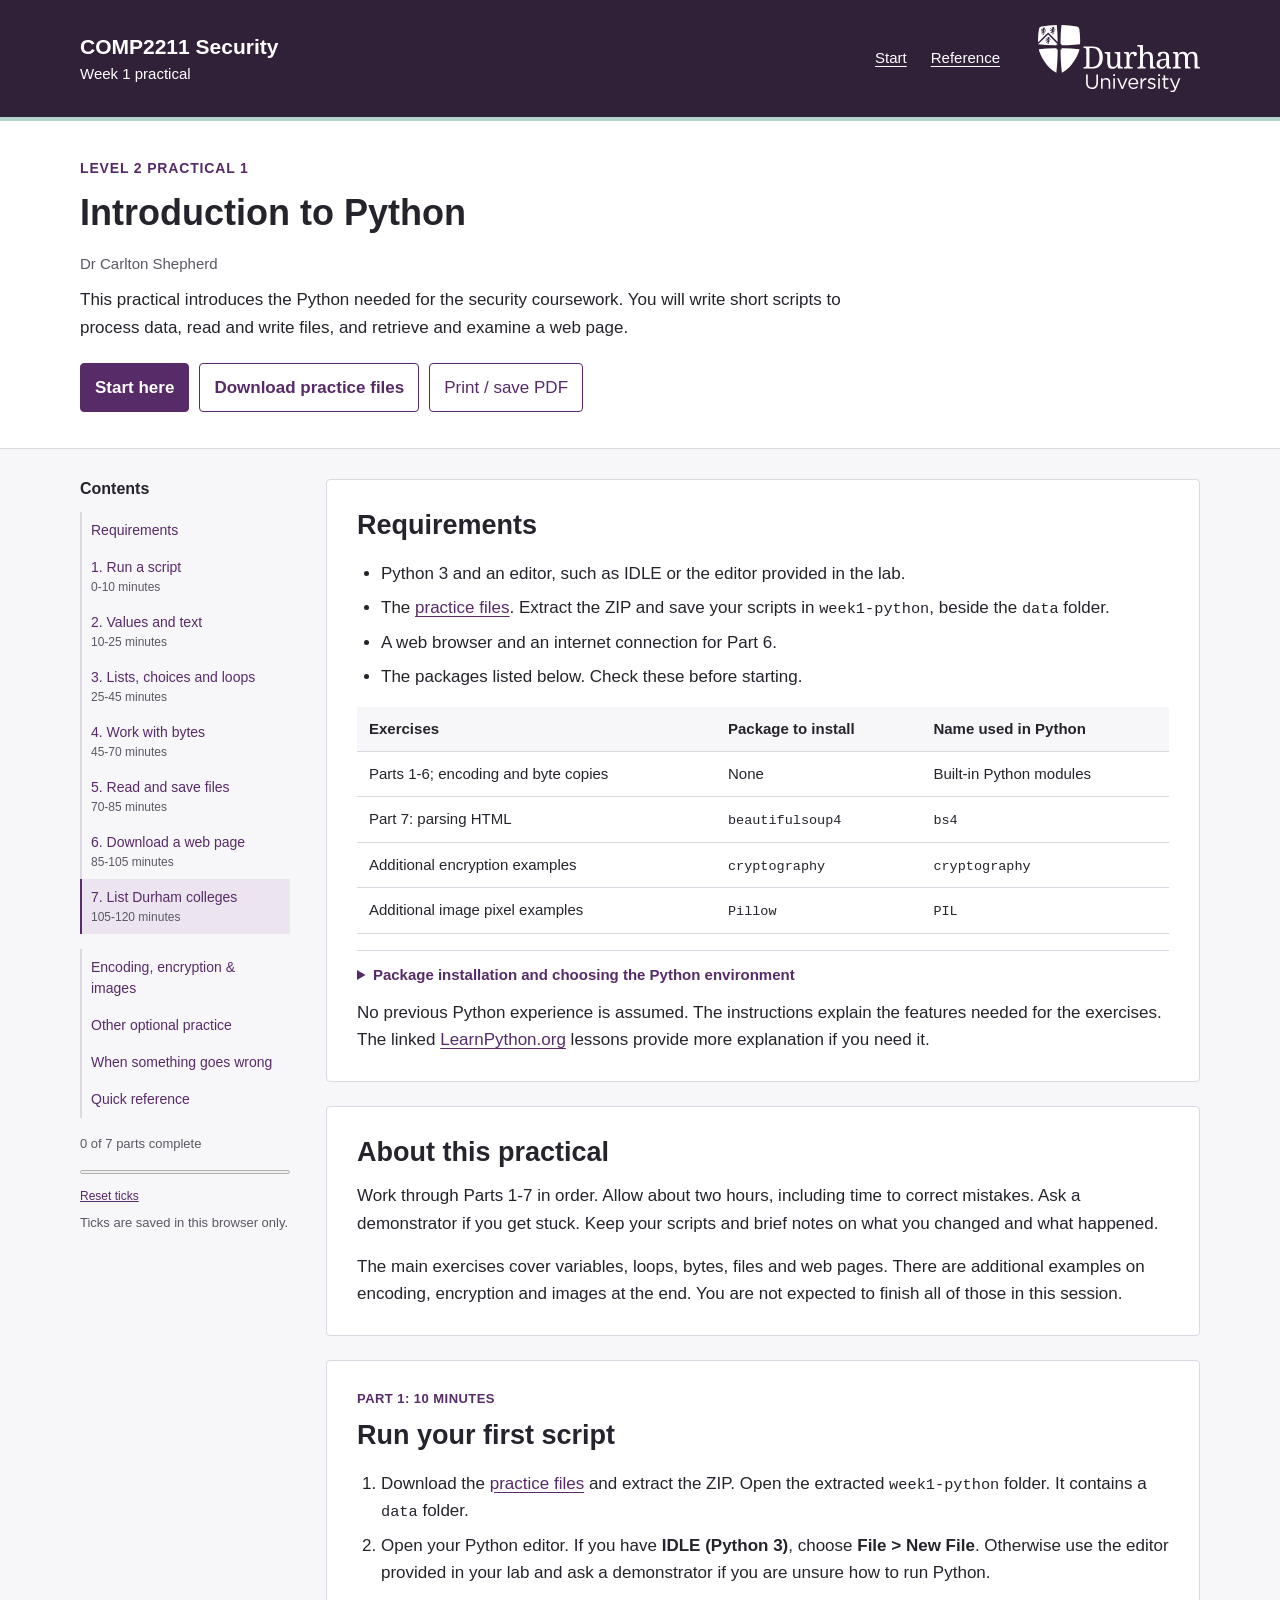
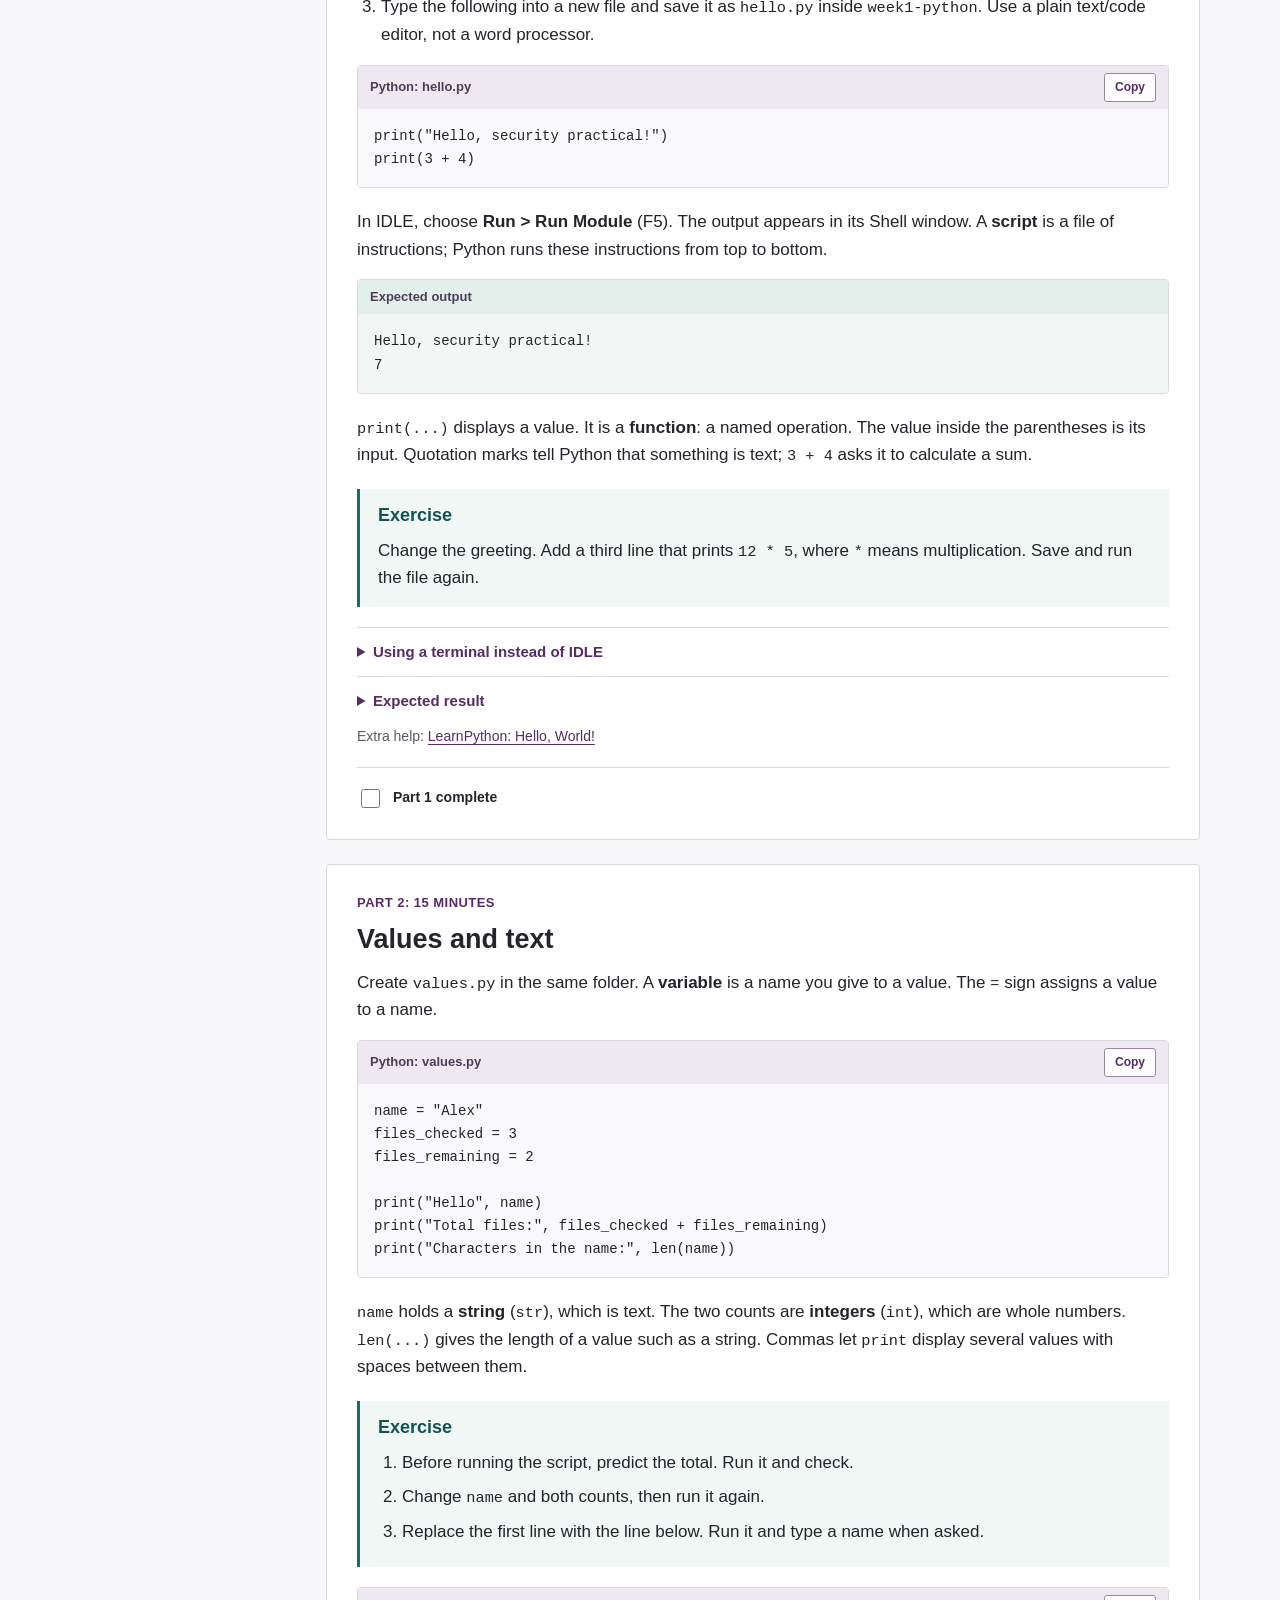
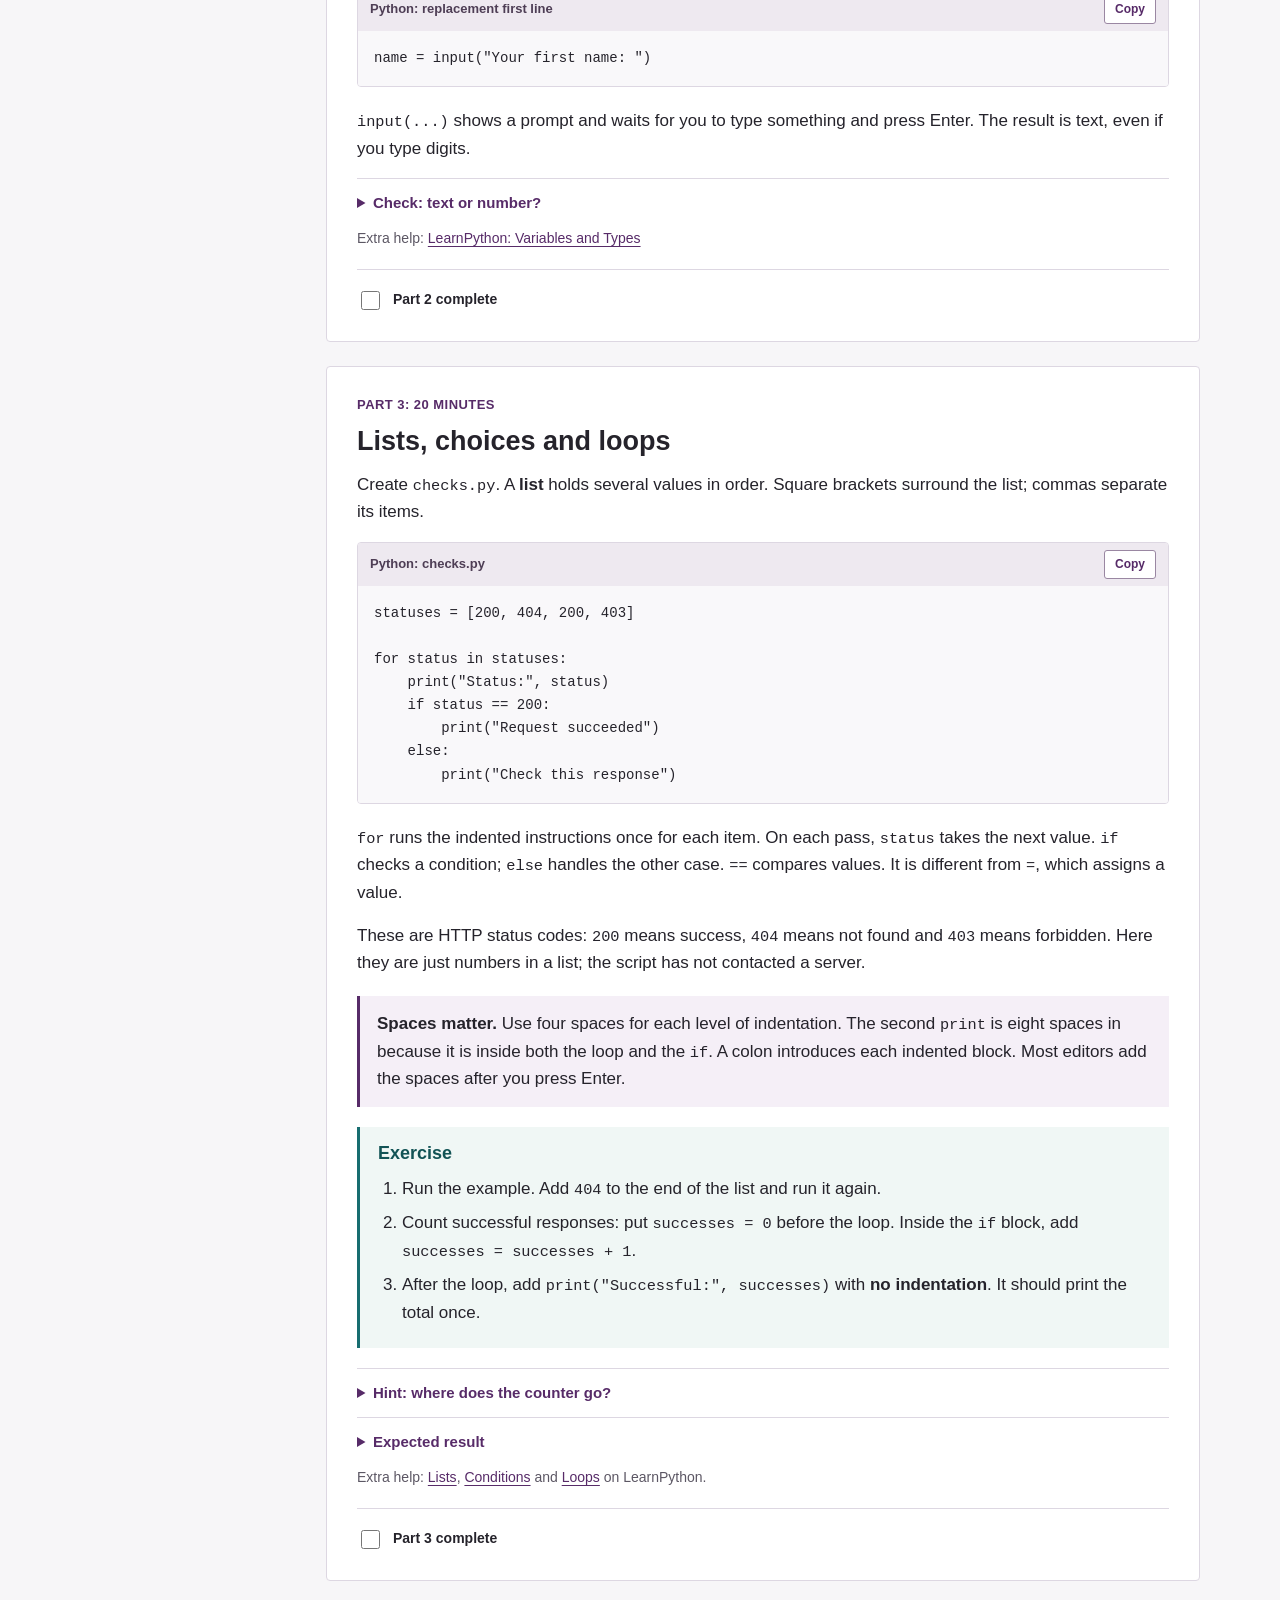
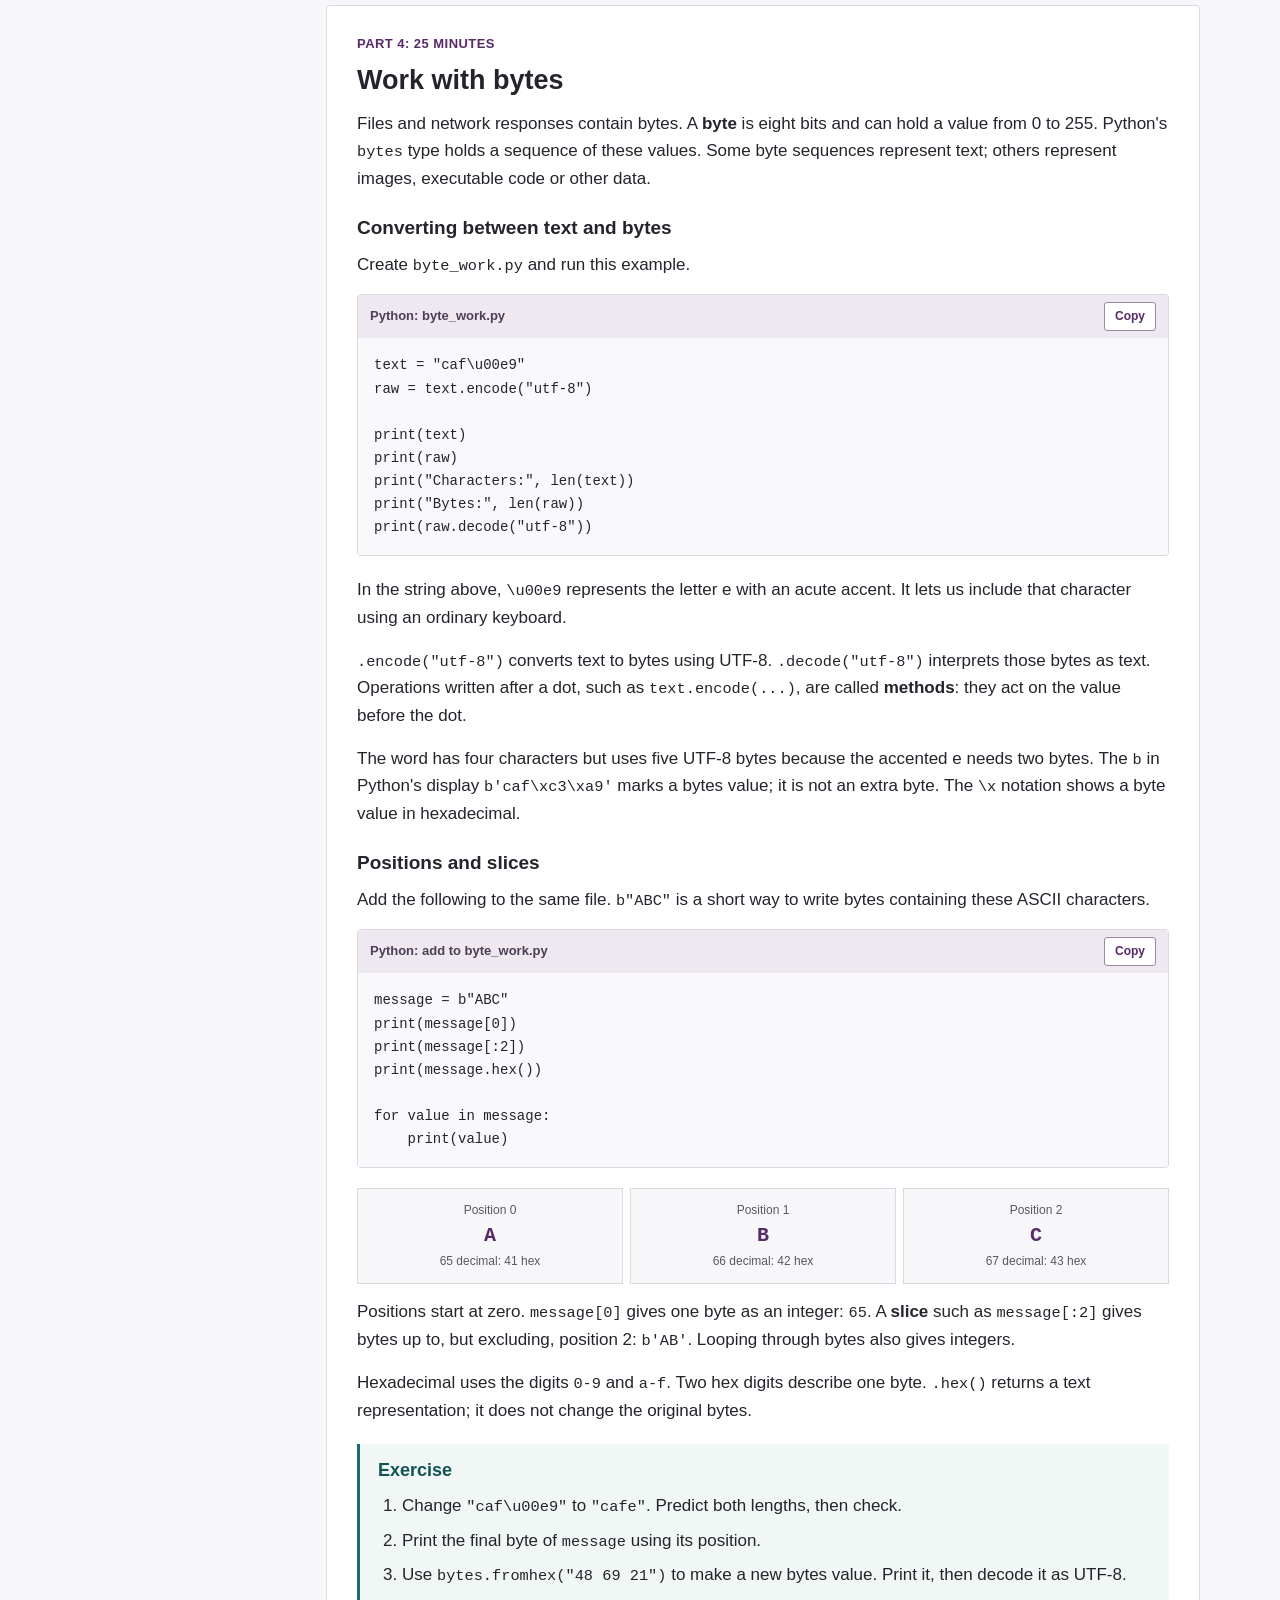
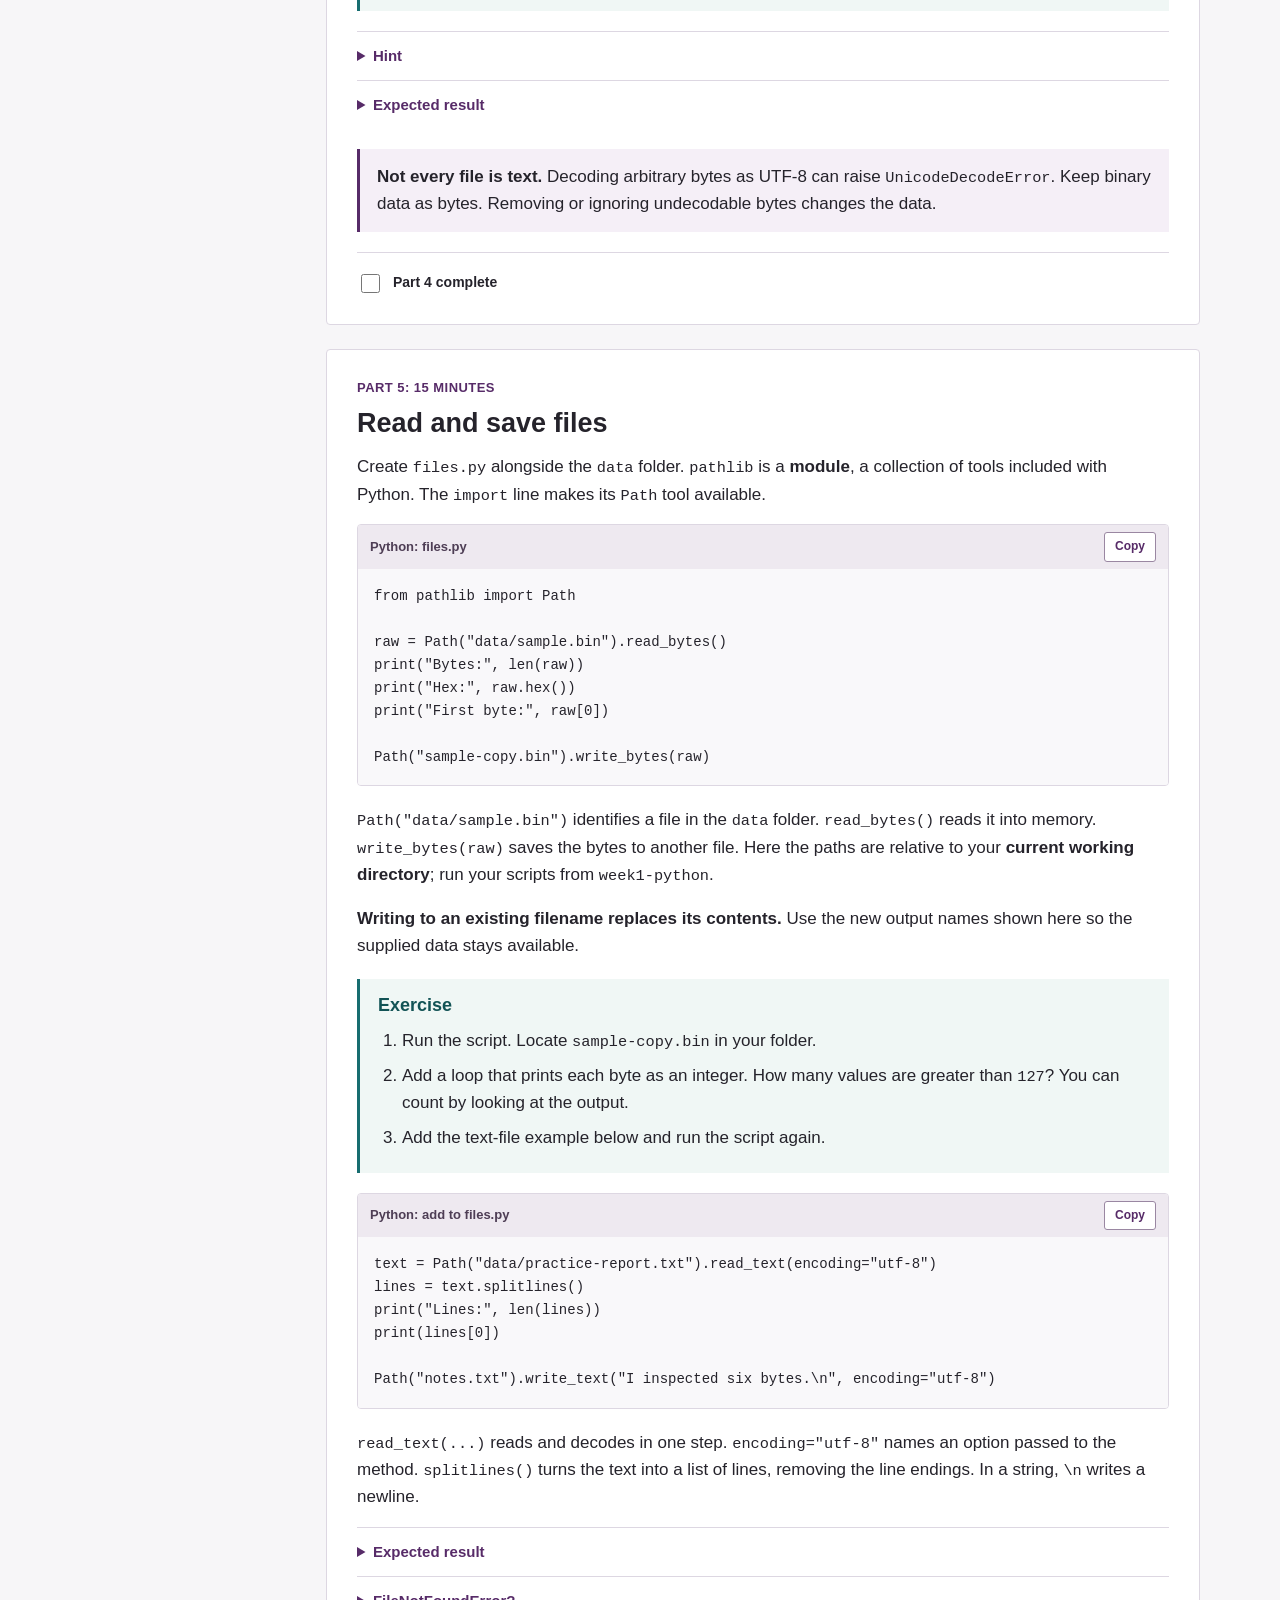
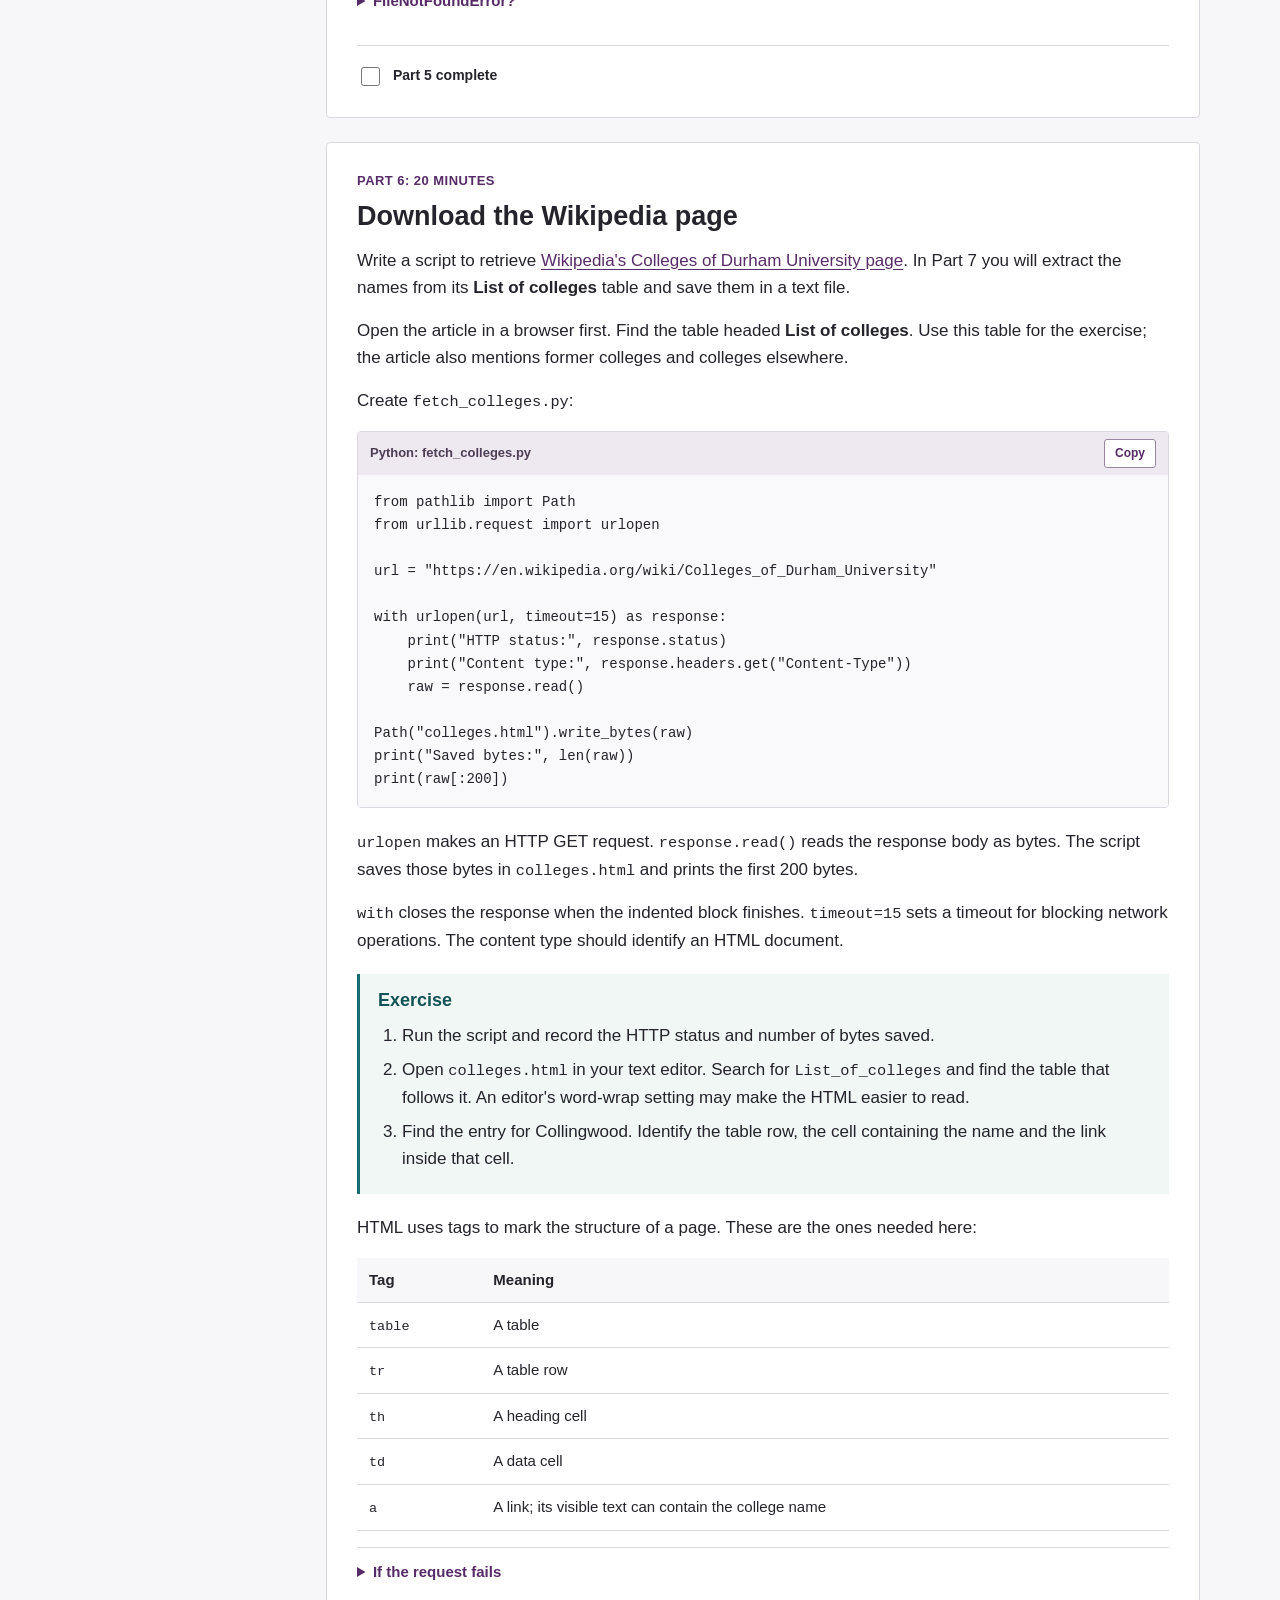
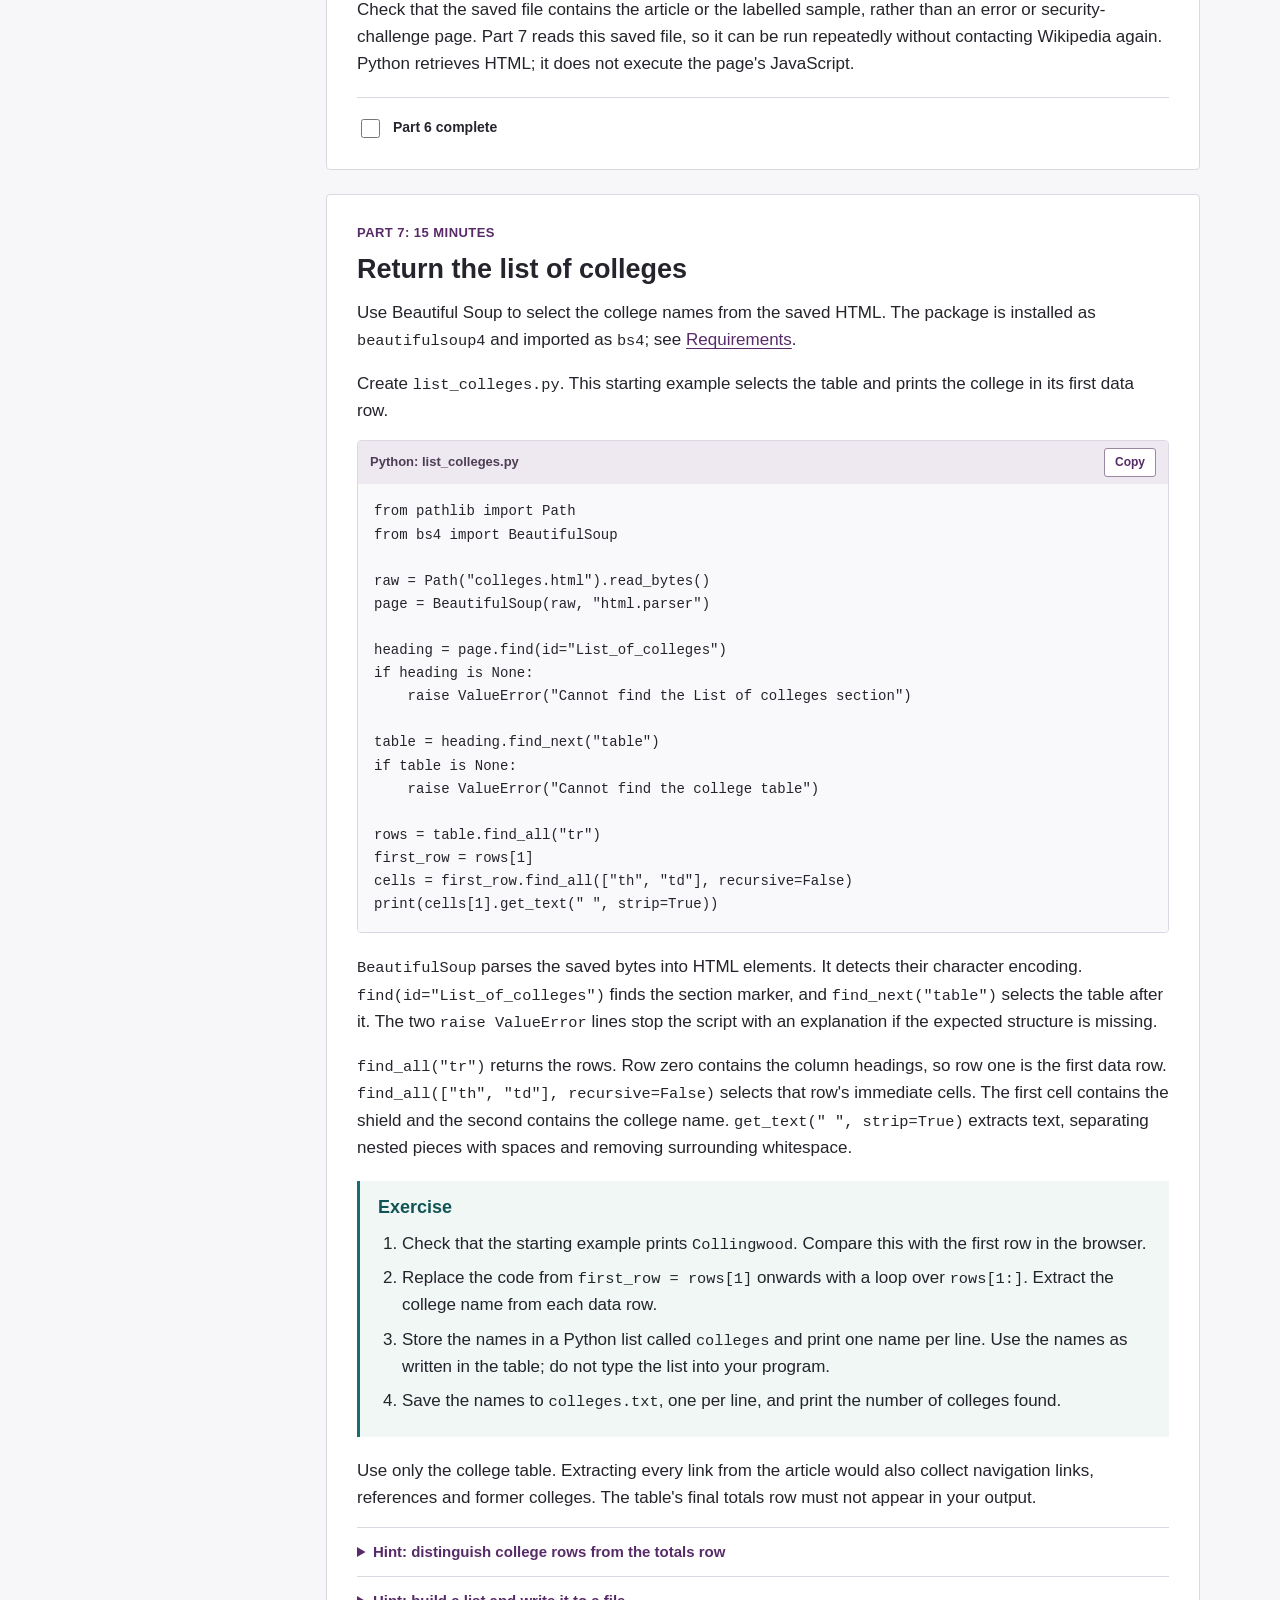
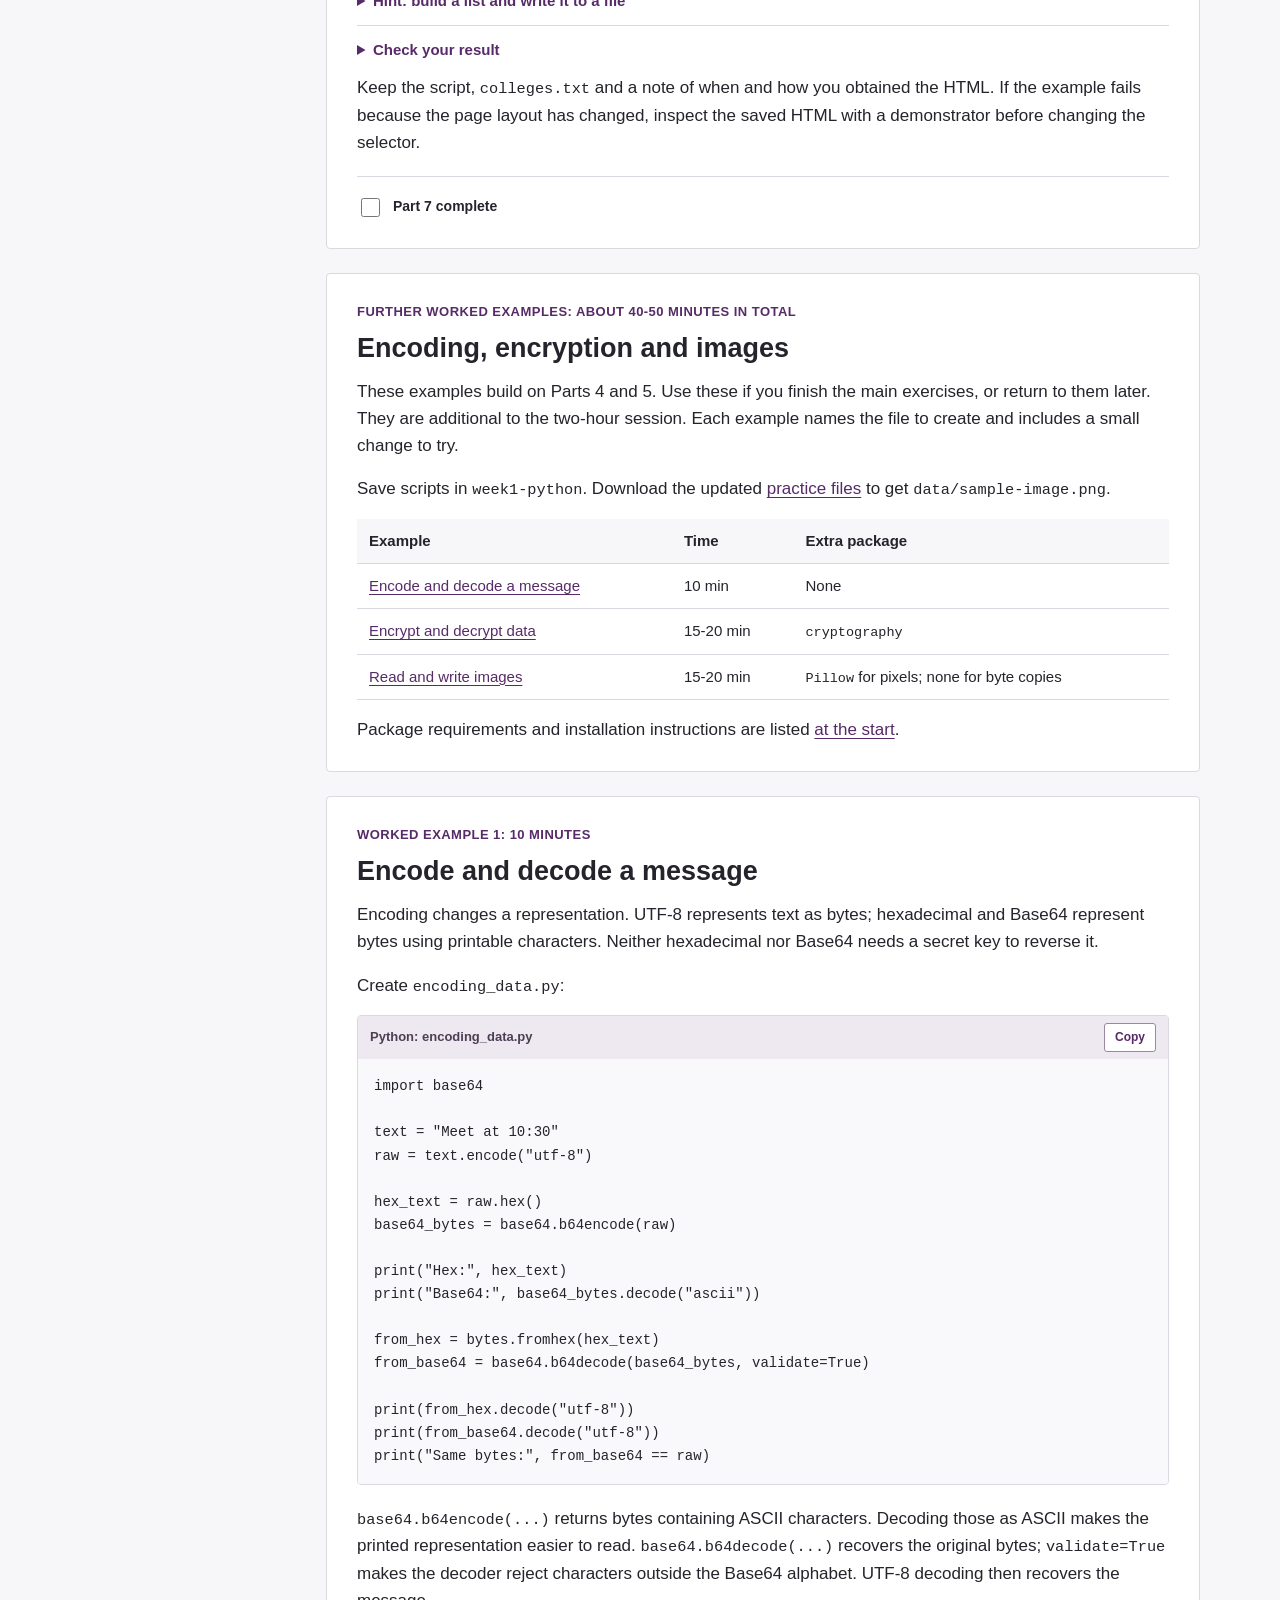
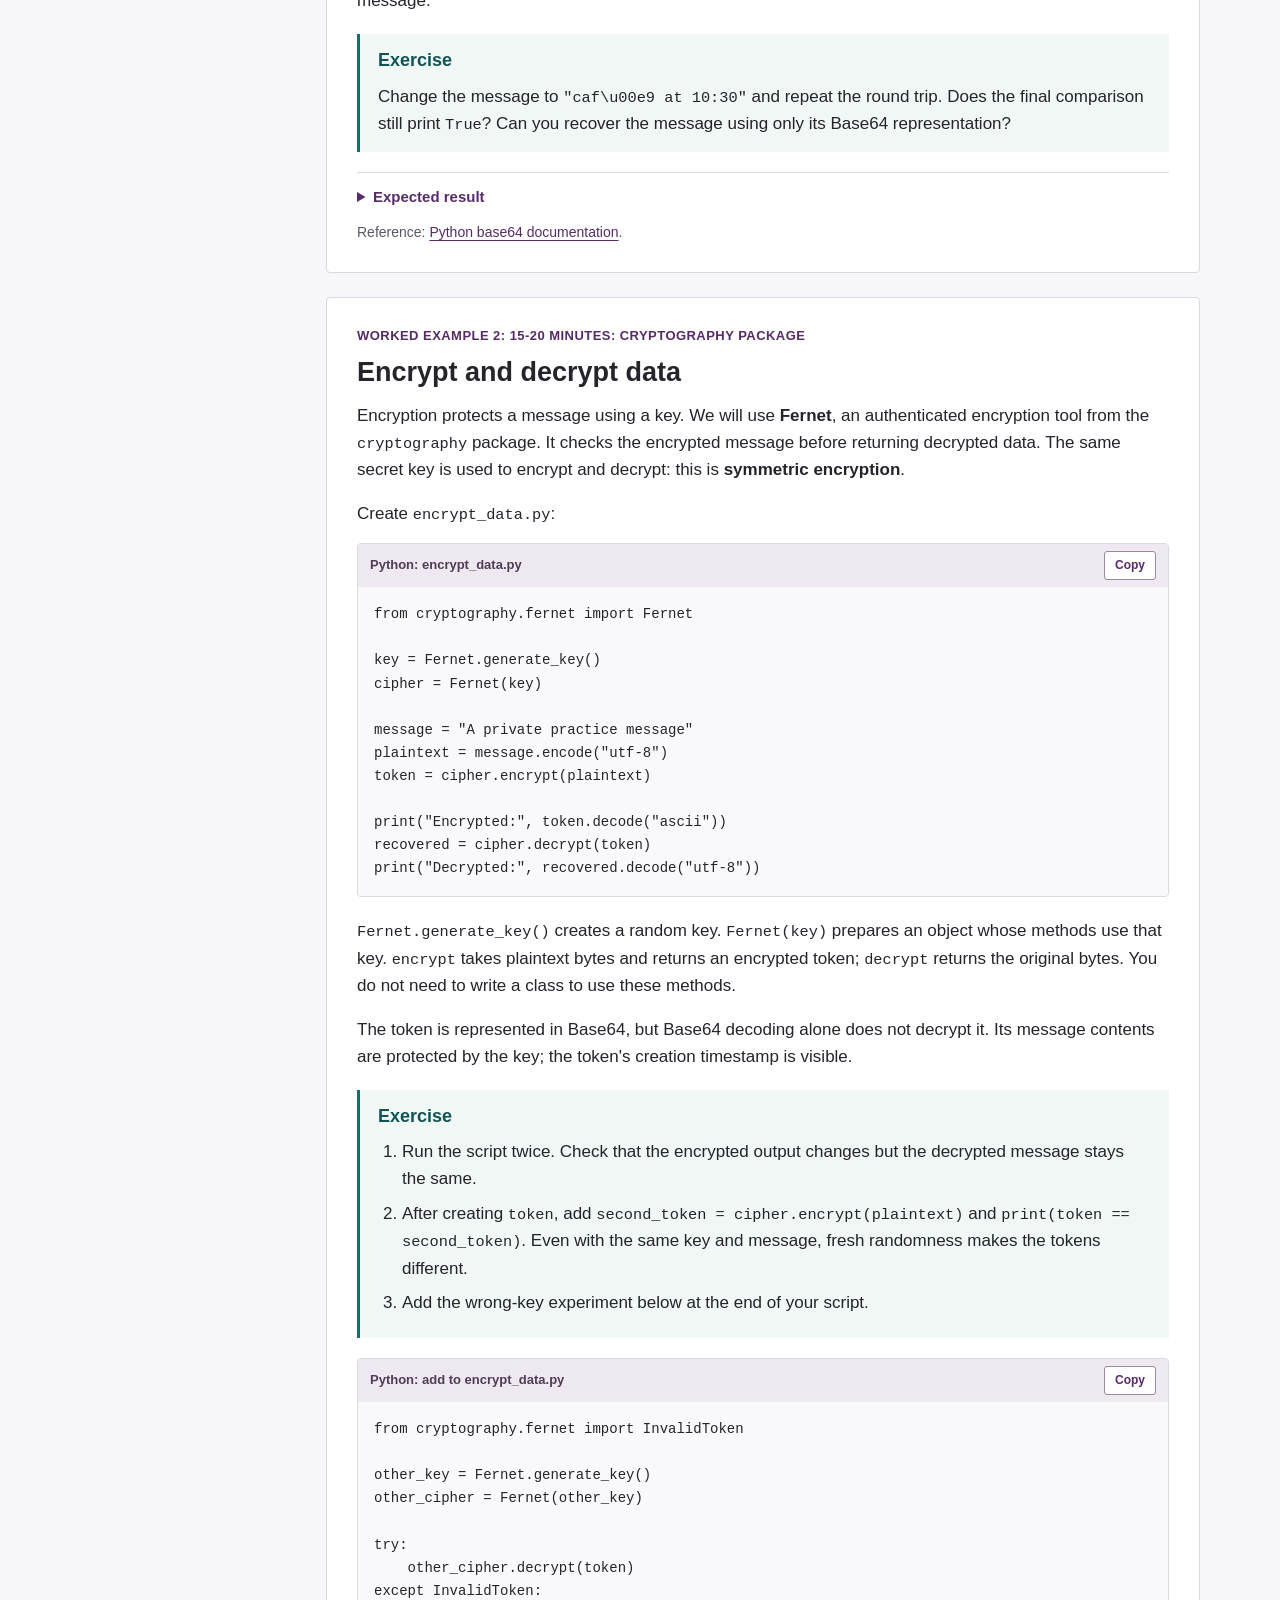
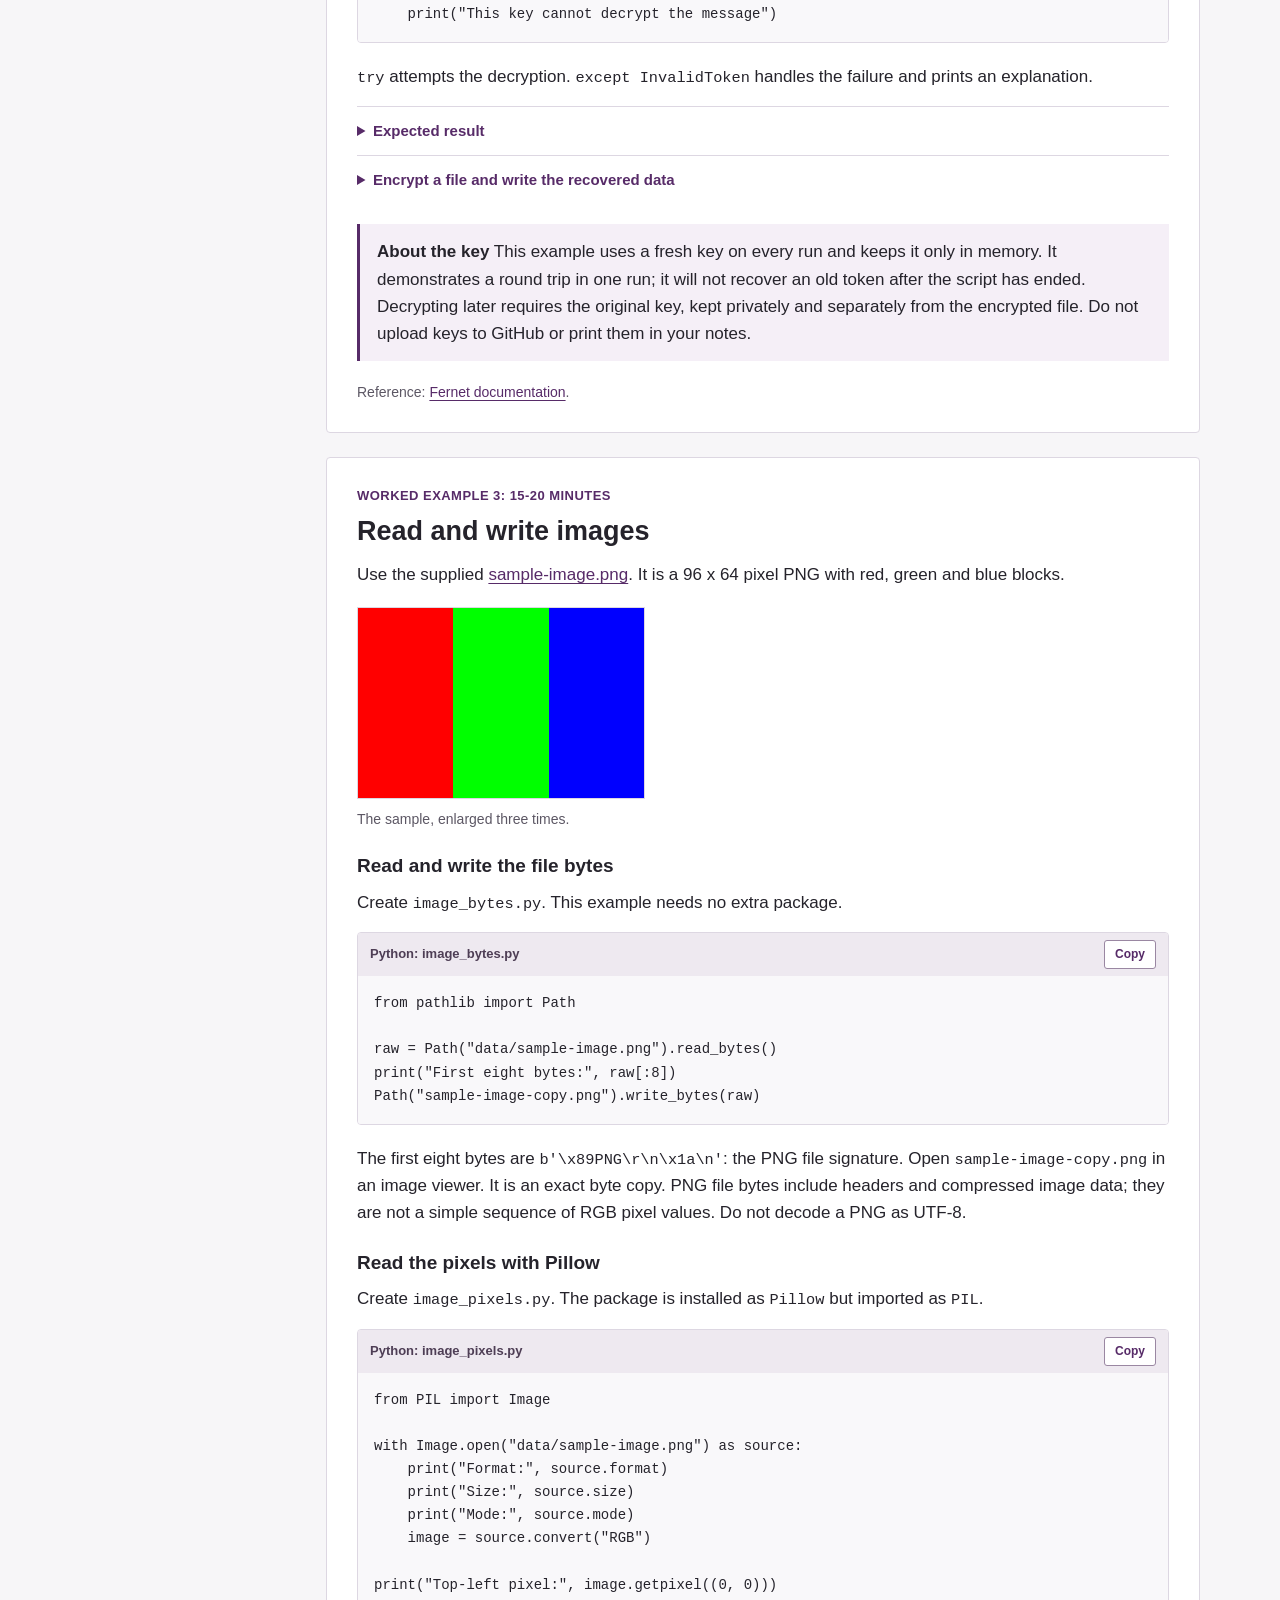
==== commit befbbb35: "Update" ====
--- a/week1/index.html
+++ b/week1/index.html
@@ -1,184 +1,264 @@
-<!doctype html>
-<html lang="en-GB"><head><meta charset="utf-8"><meta name="viewport" content="width=device-width,initial-scale=1"><meta name="color-scheme" content="light"><meta name="description" content="A two-hour introduction to Python for security practicals: scripts, loops, bytes, files and HTTP requests."><title>Week 1 · Python for security practicals | Durham University</title><link rel="stylesheet" href="assets/style.css"><script src="assets/practical.js" defer></script></head><body>
+<!DOCTYPE html>
+
+<html lang="en-GB"><head><meta charset="utf-8"/><meta content="width=device-width,initial-scale=1" name="viewport"/><meta content="light" name="color-scheme"/><meta content="A two-hour introduction to Python for security practicals: scripts, loops, bytes, files and HTTP requests." name="description"/><title>Week 1: Introduction to Python | Durham University</title><link href="assets/style.css" rel="stylesheet"/><script defer="" src="assets/practical.js"></script></head><body>
 <a class="skip-link" href="#main">Skip to content</a>
-<header class="masthead"><div class="wrap"><div class="brand">COMP2211 Security<small>Week 1 practical</small></div><nav aria-label="Main navigation"><a href="#part1">Start</a><a href="#reference">Reference</a></nav><img class="durham-logo" src="assets/durham-logo.svg" alt="Durham University" width="162"></div></header>
-<main id="main"><section class="hero"><div class="wrap"><p class="tag">Level 2 · Practical 01</p><h1>Python for security practicals</h1><p style="margin-top:18px">A short script can inspect a file, work through a list of values or retrieve a web page. Today you will write a few small scripts, then combine them to download and check a practice report.</p><div class="session-meta"><span>About 2 hours</span><span>No Python experience needed</span><span>Python 3 · no extra packages</span></div><div class="actions"><a class="button" href="#part1">Start the practical</a><a class="button secondary" href="week1-files.zip" download>Download practice files</a><button class="button secondary print-button js-only" id="print" type="button">Print / save PDF</button></div></div></section>
-<div class="wrap layout"><aside class="toc" aria-label="Practical contents"><h2>Your route</h2><ol>
-<li><a href="#part1">1. Run a script<span>0–10 min · 10 minutes</span></a></li><li><a href="#part2">2. Values and text<span>10–25 min · 15 minutes</span></a></li><li><a href="#part3">3. Lists, choices and loops<span>25–45 min · 20 minutes</span></a></li><li><a href="#part4">4. Work with bytes<span>45–70 min · 25 minutes</span></a></li><li><a href="#part5">5. Read and save files<span>70–85 min · 15 minutes</span></a></li><li><a href="#part6">6. Request a URL<span>85–105 min · 20 minutes</span></a></li><li><a href="#part7">7. Write a small checker<span>105–120 min · 15 minutes</span></a></li></ol><div class="extra"><a href="#extensions">Optional practice</a><a href="#troubleshooting">When something goes wrong</a><a href="#reference">Quick reference</a></div><div class="js-only"><p class="progress-text" id="progress-label" aria-live="polite">0 of 7 parts complete</p><progress id="progress" max="7" value="0" aria-labelledby="progress-label"></progress><button type="button" class="reset" id="reset">Reset ticks</button><p class="screen-status" id="storage-note">Ticks are saved in this browser only.</p></div></aside><div class="content">
-<section class="section" id="before"><h2>Before you begin</h2><p>Work through Parts 1–7 in order. The times are a guide and include time to try things and correct mistakes. If an exercise takes longer, use its hint or ask a demonstrator. The optional practice can wait.</p><p>For each example: run it, change something, then explain what changed. Keep your scripts and a few notes about their output. By the end, you should be able to:</p><ul><li>Run and edit a Python script.</li><li>Use a loop and a condition to select items.</li><li>Distinguish text from bytes and convert between them.</li><li>Read a file, request a URL and save a short result.</li></ul><div class="callout"><p><strong>Need another explanation?</strong> Use the linked <a href="https://www.learnpython.org/">LearnPython.org</a> lessons when useful. They are optional; you do not need to finish the whole tutorial. Use a local Python editor for the file and URL exercises.</p></div><p>The supplied data is made for this practical. Use these files and the practice URL below for the exercises.</p></section>
-
-<section class="section" id="part1" aria-labelledby="title1"><p class="eyebrow">Part 1 · 10 minutes</p><h2 id="title1">Run your first script</h2><p class="goal">Create a file, run it, then make a small change.</p>
-<ol><li>Download the <a href="week1-files.zip" download>practice files</a> and extract the ZIP. Open the extracted <code>week1-python</code> folder. It contains a <code>data</code> folder.</li><li>Open your Python editor. If you have <strong>IDLE (Python 3)</strong>, choose <strong>File → New File</strong>. Otherwise use the editor provided in your lab and ask a demonstrator if you are unsure how to run Python.</li><li>Type the following into a new file and save it as <code>hello.py</code> inside <code>week1-python</code>. Use a plain text/code editor, not a word processor.</li></ol>
-<div class="codebox "><div class="codebar"><span>Python · hello.py</span><button class="copy js-only" type="button" aria-label="Copy Python · hello.py">Copy</button></div><pre tabindex="0"><code>print(&quot;Hello, security practical!&quot;)
+<header class="masthead"><div class="wrap"><div class="brand">COMP2211 Security<small>Week 1 practical</small></div><nav aria-label="Main navigation"><a href="#requirements">Start</a><a href="#reference">Reference</a></nav><img alt="Durham University" class="durham-logo" src="assets/durham-logo.svg" width="162"/></div></header>
+<main id="main"><section class="hero"><div class="wrap"><p class="tag">Level 2 practical 1</p><h1>Introduction to Python</h1><p class="course" style="margin-top:18px">Dr Carlton Shepherd</p><p>This practical introduces the Python needed for the security coursework. You will write short scripts to process data, read and write files, and retrieve and examine a web page.</p><div class="actions"><a class="button" href="#requirements">Start here</a><a class="button secondary" download="" href="week1-files.zip">Download practice files</a><button class="button secondary print-button js-only" id="print" type="button">Print / save PDF</button></div></div></section>
+<div class="wrap layout"><aside aria-label="Practical contents" class="toc"><h2>Contents</h2><a href="#requirements">Requirements</a><ol>
+<li><a href="#part1">1. Run a script<span>0-10 minutes</span></a></li><li><a href="#part2">2. Values and text<span>10-25 minutes</span></a></li><li><a href="#part3">3. Lists, choices and loops<span>25-45 minutes</span></a></li><li><a href="#part4">4. Work with bytes<span>45-70 minutes</span></a></li><li><a href="#part5">5. Read and save files<span>70-85 minutes</span></a></li><li><a href="#part6">6. Download a web page<span>85-105 minutes</span></a></li><li><a href="#part7">7. List Durham colleges<span>105-120 minutes</span></a></li></ol><div class="extra"><a href="#worked-examples">Encoding, encryption &amp; images</a><a href="#extensions">Other optional practice</a><a href="#troubleshooting">When something goes wrong</a><a href="#reference">Quick reference</a></div><div class="js-only"><p aria-live="polite" class="progress-text" id="progress-label">0 of 7 parts complete</p><progress aria-labelledby="progress-label" id="progress" max="7" value="0"></progress><button class="reset" id="reset" type="button">Reset ticks</button><p class="screen-status" id="storage-note">Ticks are saved in this browser only.</p></div></aside><div class="content">
+<section class="section" id="requirements"><h2>Requirements</h2><ul><li>Python 3 and an editor, such as IDLE or the editor provided in the lab.</li><li>The <a download="" href="week1-files.zip">practice files</a>. Extract the ZIP and save your scripts in <code>week1-python</code>, beside the <code>data</code> folder.</li><li>A web browser and an internet connection for Part 6.</li><li>The packages listed below. Check these before starting.</li></ul><div class="table-scroll"><table><thead><tr><th scope="col">Exercises</th><th scope="col">Package to install</th><th scope="col">Name used in Python</th></tr></thead><tbody><tr><td>Parts 1-6; encoding and byte copies</td><td>None</td><td>Built-in Python modules</td></tr><tr><td>Part 7: parsing HTML</td><td><code>beautifulsoup4</code></td><td><code>bs4</code></td></tr><tr><td>Additional encryption examples</td><td><code>cryptography</code></td><td><code>cryptography</code></td></tr><tr><td>Additional image pixel examples</td><td><code>Pillow</code></td><td><code>PIL</code></td></tr></tbody></table></div><details><summary>Package installation and choosing the Python environment</summary><p>A Python package adds tools that are not included in the standard installation. Check whether the packages below are available in the lab's Python environment. If you get <code>ModuleNotFoundError</code>, ask a demonstrator which environment to use.</p><p>On your own computer, open a terminal in the extracted <code>week1-python</code> folder and run these commands. They create a separate environment for this practical.</p><div class="codebox"><div class="codebar"><span>Terminal: Linux or macOS</span><button aria-label="Copy Terminal: Linux or macOS" class="copy js-only" type="button">Copy</button></div><pre tabindex="0"><code>python3 -m venv .venv
+.venv/bin/python -m pip install beautifulsoup4 cryptography Pillow</code></pre></div><div class="codebox"><div class="codebar"><span>Terminal: Windows</span><button aria-label="Copy Terminal: Windows" class="copy js-only" type="button">Copy</button></div><pre tabindex="0"><code>py -3 -m venv .venv
+.venv\Scripts\python.exe -m pip install beautifulsoup4 cryptography Pillow</code></pre></div><p>Run your scripts with the same Python. For example:</p><div class="codebox"><div class="codebar"><span>Terminal: Linux or macOS</span><button aria-label="Copy Terminal: Linux or macOS" class="copy js-only" type="button">Copy</button></div><pre tabindex="0"><code>.venv/bin/python hello.py</code></pre></div><div class="codebox"><div class="codebar"><span>Terminal: Windows</span><button aria-label="Copy Terminal: Windows" class="copy js-only" type="button">Copy</button></div><pre tabindex="0"><code>.venv\Scripts\python.exe hello.py</code></pre></div><p>Replace <code>hello.py</code> with the relevant filename. If IDLE is installed, you can open it in this environment using <code>.venv/bin/python -m idlelib</code> on Linux or macOS, or <code>.venv\Scripts\python.exe -m idlelib</code> on Windows. On a teaching machine, ask for help if the environment cannot be created.</p></details><p>No previous Python experience is assumed. The instructions explain the features needed for the exercises. The linked <a href="https://www.learnpython.org/">LearnPython.org</a> lessons provide more explanation if you need it.</p></section><section class="section" id="before"><h2>About this practical</h2><p>Work through Parts 1-7 in order. Allow about two hours, including time to correct mistakes. Ask a demonstrator if you get stuck. Keep your scripts and brief notes on what you changed and what happened.</p><p>The main exercises cover variables, loops, bytes, files and web pages. There are additional examples on encoding, encryption and images at the end. You are not expected to finish all of those in this session.</p></section>
+<section aria-labelledby="title1" class="section" id="part1"><p class="eyebrow">Part 1: 10 minutes</p><h2 id="title1">Run your first script</h2>
+<ol><li>Download the <a download="" href="week1-files.zip">practice files</a> and extract the ZIP. Open the extracted <code>week1-python</code> folder. It contains a <code>data</code> folder.</li><li>Open your Python editor. If you have <strong>IDLE (Python 3)</strong>, choose <strong>File &gt; New File</strong>. Otherwise use the editor provided in your lab and ask a demonstrator if you are unsure how to run Python.</li><li>Type the following into a new file and save it as <code>hello.py</code> inside <code>week1-python</code>. Use a plain text/code editor, not a word processor.</li></ol>
+<div class="codebox"><div class="codebar"><span>Python: hello.py</span><button aria-label="Copy Python: hello.py" class="copy js-only" type="button">Copy</button></div><pre tabindex="0"><code>print("Hello, security practical!")
 print(3 + 4)</code></pre></div>
-<p>In IDLE, choose <strong>Run → Run Module</strong> (F5). The output appears in its Shell window. A <strong>script</strong> is a file of instructions; Python runs these instructions from top to bottom.</p>
+<p>In IDLE, choose <strong>Run &gt; Run Module</strong> (F5). The output appears in its Shell window. A <strong>script</strong> is a file of instructions; Python runs these instructions from top to bottom.</p>
 <div class="codebox output"><div class="codebar"><span>Expected output</span></div><pre tabindex="0"><code>Hello, security practical!
 7</code></pre></div>
-<p><code>print(...)</code> displays a value. It is a <strong>function</strong>: a named operation. The value inside the parentheses is its input. Quotation marks tell Python that something is text; <code>3 + 4</code> asks it to calculate a sum.</p><div class="task"><h3>Try it</h3><p>Change the greeting. Add a third line that prints <code>12 * 5</code>, where <code>*</code> means multiplication. Save and run the file again.</p></div>
-<details><summary>Using a terminal instead of IDLE</summary><p>Open a terminal in <code>week1-python</code> (your file manager may offer “Open in Terminal”). Run the version command first; it should report Python 3. Then run your script. These are <strong>terminal commands</strong>, not Python code.</p><div class="codebox "><div class="codebar"><span>Terminal · Linux / macOS</span><button class="copy js-only" type="button" aria-label="Copy Terminal · Linux / macOS">Copy</button></div><pre tabindex="0"><code>python3 --version
-python3 hello.py</code></pre></div><div class="codebox "><div class="codebar"><span>Terminal · Windows</span><button class="copy js-only" type="button" aria-label="Copy Terminal · Windows">Copy</button></div><pre tabindex="0"><code>py -3 --version
-py -3 hello.py</code></pre></div><p>If your lab uses <code>python</code> instead, check <code>python --version</code> reports Python 3 and use that command throughout. A “command not found” message means the terminal cannot find Python; ask a demonstrator. If you see <code>&gt;&gt;&gt;</code>, you are inside Python: type <code>exit()</code> before running terminal commands.</p></details>
-<details><summary>Checkpoint</summary><p>Your changed greeting appears, followed by <code>7</code> and <code>60</code>. If the old greeting appears, save the file and check which file you ran.</p></details>
+<p><code>print(...)</code> displays a value. It is a <strong>function</strong>: a named operation. The value inside the parentheses is its input. Quotation marks tell Python that something is text; <code>3 + 4</code> asks it to calculate a sum.</p><div class="task"><h3>Exercise</h3><p>Change the greeting. Add a third line that prints <code>12 * 5</code>, where <code>*</code> means multiplication. Save and run the file again.</p></div>
+<details><summary>Using a terminal instead of IDLE</summary><p>Open a terminal in <code>week1-python</code> (your file manager may offer "Open in Terminal"). Run the version command first; it should report Python 3. Then run your script. These are <strong>terminal commands</strong>, not Python code.</p><div class="codebox"><div class="codebar"><span>Terminal: Linux / macOS</span><button aria-label="Copy Terminal: Linux / macOS" class="copy js-only" type="button">Copy</button></div><pre tabindex="0"><code>python3 --version
+python3 hello.py</code></pre></div><div class="codebox"><div class="codebar"><span>Terminal: Windows</span><button aria-label="Copy Terminal: Windows" class="copy js-only" type="button">Copy</button></div><pre tabindex="0"><code>py -3 --version
+py -3 hello.py</code></pre></div><p>If your lab uses <code>python</code> instead, check <code>python --version</code> reports Python 3 and use that command throughout. A "command not found" message means the terminal cannot find Python; ask a demonstrator. If you see <code>&gt;&gt;&gt;</code>, you are inside Python: type <code>exit()</code> before running terminal commands.</p></details>
+<details><summary>Expected result</summary><p>Your changed greeting appears, followed by <code>7</code> and <code>60</code>. If the old greeting appears, save the file and check which file you ran.</p></details>
 <p class="reading-link">Extra help: <a href="https://www.learnpython.org/en/Hello%2C_World%21">LearnPython: Hello, World!</a></p>
-<label class="completion"><input type="checkbox" data-step="1"> <span>I can edit, save and run hello.py.</span></label>
-</section>
-<section class="section" id="part2" aria-labelledby="title2"><p class="eyebrow">Part 2 · 15 minutes</p><h2 id="title2">Values and text</h2><p class="goal">Store values and use them in a message.</p>
+<label class="completion"><input data-step="1" type="checkbox"/> <span>Part 1 complete</span></label>
+</section>
+<section aria-labelledby="title2" class="section" id="part2"><p class="eyebrow">Part 2: 15 minutes</p><h2 id="title2">Values and text</h2>
 <p>Create <code>values.py</code> in the same folder. A <strong>variable</strong> is a name you give to a value. The <code>=</code> sign assigns a value to a name.</p>
-<div class="codebox "><div class="codebar"><span>Python · values.py</span><button class="copy js-only" type="button" aria-label="Copy Python · values.py">Copy</button></div><pre tabindex="0"><code>name = &quot;Alex&quot;
+<div class="codebox"><div class="codebar"><span>Python: values.py</span><button aria-label="Copy Python: values.py" class="copy js-only" type="button">Copy</button></div><pre tabindex="0"><code>name = "Alex"
 files_checked = 3
 files_remaining = 2
 
-print(&quot;Hello&quot;, name)
-print(&quot;Total files:&quot;, files_checked + files_remaining)
-print(&quot;Characters in the name:&quot;, len(name))</code></pre></div>
-<p><code>name</code> holds a <strong>string</strong> (<code>str</code>), which is text. The two counts are <strong>integers</strong> (<code>int</code>), which are whole numbers. <code>len(...)</code> gives the length of a value such as a string. Commas let <code>print</code> display several values with spaces between them.</p><div class="task"><h3>Try it</h3><ol><li>Before running the script, predict the total. Run it and check.</li><li>Change <code>name</code> and both counts, then run it again.</li><li>Replace the first line with the line below. Run it and type a name when asked.</li></ol></div>
-<div class="codebox "><div class="codebar"><span>Python · replacement first line</span><button class="copy js-only" type="button" aria-label="Copy Python · replacement first line">Copy</button></div><pre tabindex="0"><code>name = input(&quot;Your first name: &quot;)</code></pre></div>
+print("Hello", name)
+print("Total files:", files_checked + files_remaining)
+print("Characters in the name:", len(name))</code></pre></div>
+<p><code>name</code> holds a <strong>string</strong> (<code>str</code>), which is text. The two counts are <strong>integers</strong> (<code>int</code>), which are whole numbers. <code>len(...)</code> gives the length of a value such as a string. Commas let <code>print</code> display several values with spaces between them.</p><div class="task"><h3>Exercise</h3><ol><li>Before running the script, predict the total. Run it and check.</li><li>Change <code>name</code> and both counts, then run it again.</li><li>Replace the first line with the line below. Run it and type a name when asked.</li></ol></div>
+<div class="codebox"><div class="codebar"><span>Python: replacement first line</span><button aria-label="Copy Python: replacement first line" class="copy js-only" type="button">Copy</button></div><pre tabindex="0"><code>name = input("Your first name: ")</code></pre></div>
 <p><code>input(...)</code> shows a prompt and waits for you to type something and press Enter. The result is text, even if you type digits.</p>
-<details><summary>Checkpoint: text or number?</summary><p>Predict these two outputs, then try them at the end of your script.</p><div class="codebox "><div class="codebar"><span>Python · add to values.py</span><button class="copy js-only" type="button" aria-label="Copy Python · add to values.py">Copy</button></div><pre tabindex="0"><code>print(&quot;3&quot; + &quot;2&quot;)
+<details><summary>Check: text or number?</summary><p>Predict these two outputs, then try them at the end of your script.</p><div class="codebox"><div class="codebar"><span>Python: add to values.py</span><button aria-label="Copy Python: add to values.py" class="copy js-only" type="button">Copy</button></div><pre tabindex="0"><code>print("3" + "2")
 print(3 + 2)</code></pre></div><p>The outputs are <code>32</code> and <code>5</code>. With strings, <code>+</code> joins text. With integers, it adds numbers. Use <code>int("3")</code> to convert the text <code>"3"</code> to the number <code>3</code>. Text such as <code>"three"</code> cannot be converted this way.</p></details>
 <p class="reading-link">Extra help: <a href="https://www.learnpython.org/en/Variables_and_Types">LearnPython: Variables and Types</a></p>
-<label class="completion"><input type="checkbox" data-step="2"> <span>I can explain the difference between "3" and 3.</span></label>
-</section>
-<section class="section" id="part3" aria-labelledby="title3"><p class="eyebrow">Part 3 · 20 minutes</p><h2 id="title3">Lists, choices and loops</h2><p class="goal">Repeat an operation and act only on matching values.</p>
+<label class="completion"><input data-step="2" type="checkbox"/> <span>Part 2 complete</span></label>
+</section>
+<section aria-labelledby="title3" class="section" id="part3"><p class="eyebrow">Part 3: 20 minutes</p><h2 id="title3">Lists, choices and loops</h2>
 <p>Create <code>checks.py</code>. A <strong>list</strong> holds several values in order. Square brackets surround the list; commas separate its items.</p>
-<div class="codebox "><div class="codebar"><span>Python · checks.py</span><button class="copy js-only" type="button" aria-label="Copy Python · checks.py">Copy</button></div><pre tabindex="0"><code>statuses = [200, 404, 200, 403]
+<div class="codebox"><div class="codebar"><span>Python: checks.py</span><button aria-label="Copy Python: checks.py" class="copy js-only" type="button">Copy</button></div><pre tabindex="0"><code>statuses = [200, 404, 200, 403]
 
 for status in statuses:
-    print(&quot;Status:&quot;, status)
+    print("Status:", status)
     if status == 200:
-        print(&quot;Request succeeded&quot;)
+        print("Request succeeded")
     else:
-        print(&quot;Check this response&quot;)</code></pre></div>
-<p><code>for</code> runs the indented instructions once for each item. On each pass, <code>status</code> takes the next value. <code>if</code> checks a condition; <code>else</code> handles the other case. <code>==</code> compares values. It is different from <code>=</code>, which assigns a value.</p><p>These are HTTP status codes: <code>200</code> means success, <code>404</code> means not found and <code>403</code> means forbidden. Here they are just numbers in a list; the script has not contacted a server.</p><div class="callout"><p><strong>Spaces matter.</strong> Use four spaces for each level of indentation. The second <code>print</code> is eight spaces in because it is inside both the loop and the <code>if</code>. A colon introduces each indented block. Most editors add the spaces after you press Enter.</p></div><div class="task"><h3>Try it</h3><ol><li>Run the example. Add <code>404</code> to the end of the list and run it again.</li><li>Count successful responses: put <code>successes = 0</code> before the loop. Inside the <code>if</code> block, add <code>successes = successes + 1</code>.</li><li>After the loop, add <code>print("Successful:", successes)</code> with <strong>no indentation</strong>. It should print the total once.</li></ol></div>
+        print("Check this response")</code></pre></div>
+<p><code>for</code> runs the indented instructions once for each item. On each pass, <code>status</code> takes the next value. <code>if</code> checks a condition; <code>else</code> handles the other case. <code>==</code> compares values. It is different from <code>=</code>, which assigns a value.</p><p>These are HTTP status codes: <code>200</code> means success, <code>404</code> means not found and <code>403</code> means forbidden. Here they are just numbers in a list; the script has not contacted a server.</p><div class="callout"><p><strong>Spaces matter.</strong> Use four spaces for each level of indentation. The second <code>print</code> is eight spaces in because it is inside both the loop and the <code>if</code>. A colon introduces each indented block. Most editors add the spaces after you press Enter.</p></div><div class="task"><h3>Exercise</h3><ol><li>Run the example. Add <code>404</code> to the end of the list and run it again.</li><li>Count successful responses: put <code>successes = 0</code> before the loop. Inside the <code>if</code> block, add <code>successes = successes + 1</code>.</li><li>After the loop, add <code>print("Successful:", successes)</code> with <strong>no indentation</strong>. It should print the total once.</li></ol></div>
 <details><summary>Hint: where does the counter go?</summary><p>Set the counter to zero once, before <code>for</code>. Put the line that increases it directly below <code>print("Request succeeded")</code>, at the same indentation. Keeping the final print outside the loop gives one total.</p></details>
-<details><summary>Checkpoint</summary><p>The final total is <code>2</code>, including after you add another <code>404</code>. Change one <code>404</code> to <code>200</code>: the total should increase to <code>3</code>. If the total keeps resetting, check where you set it to zero.</p></details>
+<details><summary>Expected result</summary><p>The final total is <code>2</code>, including after you add another <code>404</code>. Change one <code>404</code> to <code>200</code>: the total should increase to <code>3</code>. If the total keeps resetting, check where you set it to zero.</p></details>
 <p class="reading-link">Extra help: <a href="https://www.learnpython.org/en/Lists">Lists</a>, <a href="https://www.learnpython.org/en/Conditions">Conditions</a> and <a href="https://www.learnpython.org/en/Loops">Loops</a> on LearnPython.</p>
-<label class="completion"><input type="checkbox" data-step="3"> <span>I can use a loop and count items that meet a condition.</span></label>
-</section>
-<section class="section" id="part4" aria-labelledby="title4"><p class="eyebrow">Part 4 · 25 minutes</p><h2 id="title4">Work with bytes</h2><p class="goal">Inspect raw values and see how an encoding connects bytes to text.</p>
-<p>Files and network responses contain bytes. A <strong>byte</strong> is eight bits and can hold a value from 0 to 255. Python’s <code>bytes</code> type holds a sequence of these values. Some byte sequences represent text; others represent images, executable code or other data.</p><h3>Text → bytes → text</h3><p>Create <code>byte_work.py</code> and run this example.</p>
-<div class="codebox "><div class="codebar"><span>Python · byte_work.py</span><button class="copy js-only" type="button" aria-label="Copy Python · byte_work.py">Copy</button></div><pre tabindex="0"><code>text = &quot;café&quot;
-raw = text.encode(&quot;utf-8&quot;)
+<label class="completion"><input data-step="3" type="checkbox"/> <span>Part 3 complete</span></label>
+</section>
+<section aria-labelledby="title4" class="section" id="part4"><p class="eyebrow">Part 4: 25 minutes</p><h2 id="title4">Work with bytes</h2>
+<p>Files and network responses contain bytes. A <strong>byte</strong> is eight bits and can hold a value from 0 to 255. Python's <code>bytes</code> type holds a sequence of these values. Some byte sequences represent text; others represent images, executable code or other data.</p><h3>Converting between text and bytes</h3><p>Create <code>byte_work.py</code> and run this example.</p>
+<div class="codebox"><div class="codebar"><span>Python: byte_work.py</span><button aria-label="Copy Python: byte_work.py" class="copy js-only" type="button">Copy</button></div><pre tabindex="0"><code>text = "caf\u00e9"
+raw = text.encode("utf-8")
 
 print(text)
 print(raw)
-print(&quot;Characters:&quot;, len(text))
-print(&quot;Bytes:&quot;, len(raw))
-print(raw.decode(&quot;utf-8&quot;))</code></pre></div>
-<p><code>.encode("utf-8")</code> converts text to bytes using UTF-8. <code>.decode("utf-8")</code> interprets those bytes as text. Operations written after a dot, such as <code>text.encode(...)</code>, are called <strong>methods</strong>: they act on the value before the dot.</p><p>The word has four characters but uses five UTF-8 bytes: <code>é</code> needs two. The <code>b</code> in Python’s display <code>b'caf\xc3\xa9'</code> marks a bytes value; it is not an extra byte. The <code>\x</code> notation shows a byte value in hexadecimal.</p><h3>Positions and slices</h3><p>Add the following to the same file. <code>b"ABC"</code> is a short way to write bytes containing these ASCII characters.</p>
-<div class="codebox "><div class="codebar"><span>Python · add to byte_work.py</span><button class="copy js-only" type="button" aria-label="Copy Python · add to byte_work.py">Copy</button></div><pre tabindex="0"><code>message = b&quot;ABC&quot;
+print("Characters:", len(text))
+print("Bytes:", len(raw))
+print(raw.decode("utf-8"))</code></pre></div><p>In the string above, <code>\u00e9</code> represents the letter e with an acute accent. It lets us include that character using an ordinary keyboard.</p>
+<p><code>.encode("utf-8")</code> converts text to bytes using UTF-8. <code>.decode("utf-8")</code> interprets those bytes as text. Operations written after a dot, such as <code>text.encode(...)</code>, are called <strong>methods</strong>: they act on the value before the dot.</p><p>The word has four characters but uses five UTF-8 bytes because the accented e needs two bytes. The <code>b</code> in Python's display <code>b'caf\xc3\xa9'</code> marks a bytes value; it is not an extra byte. The <code>\x</code> notation shows a byte value in hexadecimal.</p><h3>Positions and slices</h3><p>Add the following to the same file. <code>b"ABC"</code> is a short way to write bytes containing these ASCII characters.</p>
+<div class="codebox"><div class="codebar"><span>Python: add to byte_work.py</span><button aria-label="Copy Python: add to byte_work.py" class="copy js-only" type="button">Copy</button></div><pre tabindex="0"><code>message = b"ABC"
 print(message[0])
 print(message[:2])
 print(message.hex())
 
 for value in message:
     print(value)</code></pre></div>
-<div class="bytes-grid" role="group" aria-label="The bytes in ABC"><div><small>Position 0</small><strong>A</strong><small>65 decimal · 41 hex</small></div><div><small>Position 1</small><strong>B</strong><small>66 decimal · 42 hex</small></div><div><small>Position 2</small><strong>C</strong><small>67 decimal · 43 hex</small></div></div><p>Positions start at zero. <code>message[0]</code> gives one byte as an integer: <code>65</code>. A <strong>slice</strong> such as <code>message[:2]</code> gives bytes up to, but excluding, position 2: <code>b'AB'</code>. Looping through bytes also gives integers.</p><p>Hexadecimal uses the digits <code>0–9</code> and <code>a–f</code>. Two hex digits describe one byte. <code>.hex()</code> returns a text representation; it does not change the original bytes.</p><div class="task"><h3>Try it</h3><ol><li>Change <code>"café"</code> to <code>"cafe"</code>. Predict both lengths, then check.</li><li>Print the final byte of <code>message</code> using its position.</li><li>Use <code>bytes.fromhex("48 69 21")</code> to make a new bytes value. Print it, then decode it as UTF-8.</li></ol></div>
+<div aria-label="The bytes in ABC" class="bytes-grid" role="group"><div><small>Position 0</small><strong>A</strong><small>65 decimal: 41 hex</small></div><div><small>Position 1</small><strong>B</strong><small>66 decimal: 42 hex</small></div><div><small>Position 2</small><strong>C</strong><small>67 decimal: 43 hex</small></div></div><p>Positions start at zero. <code>message[0]</code> gives one byte as an integer: <code>65</code>. A <strong>slice</strong> such as <code>message[:2]</code> gives bytes up to, but excluding, position 2: <code>b'AB'</code>. Looping through bytes also gives integers.</p><p>Hexadecimal uses the digits <code>0-9</code> and <code>a-f</code>. Two hex digits describe one byte. <code>.hex()</code> returns a text representation; it does not change the original bytes.</p><div class="task"><h3>Exercise</h3><ol><li>Change <code>"caf\u00e9"</code> to <code>"cafe"</code>. Predict both lengths, then check.</li><li>Print the final byte of <code>message</code> using its position.</li><li>Use <code>bytes.fromhex("48 69 21")</code> to make a new bytes value. Print it, then decode it as UTF-8.</li></ol></div>
 <details><summary>Hint</summary><p>The final position in a three-byte value is <code>2</code>. For the hex exercise, assign the result to a variable, for example <code>greeting = bytes.fromhex("48 69 21")</code>, then use <code>greeting.decode("utf-8")</code>.</p></details>
-<details><summary>Checkpoint</summary><p><code>"cafe"</code> has four characters and four UTF-8 bytes. <code>message[2]</code> is <code>67</code>. The hex bytes decode to <code>Hi!</code>. Explain why <code>message[0]</code> gives a number but <code>message[:1]</code> gives <code>b'A'</code>.</p></details>
+<details><summary>Expected result</summary><p><code>"cafe"</code> has four characters and four UTF-8 bytes. <code>message[2]</code> is <code>67</code>. The hex bytes decode to <code>Hi!</code>. Explain why <code>message[0]</code> gives a number but <code>message[:1]</code> gives <code>b'A'</code>.</p></details>
 <div class="callout"><p><strong>Not every file is text.</strong> Decoding arbitrary bytes as UTF-8 can raise <code>UnicodeDecodeError</code>. Keep binary data as bytes. Removing or ignoring undecodable bytes changes the data.</p></div>
-<label class="completion"><input type="checkbox" data-step="4"> <span>I can distinguish str from bytes, inspect a byte and take a slice.</span></label>
-</section>
-<section class="section" id="part5" aria-labelledby="title5"><p class="eyebrow">Part 5 · 15 minutes</p><h2 id="title5">Read and save files</h2><p class="goal">Apply the same operations to a small file on disk.</p>
+<label class="completion"><input data-step="4" type="checkbox"/> <span>Part 4 complete</span></label>
+</section>
+<section aria-labelledby="title5" class="section" id="part5"><p class="eyebrow">Part 5: 15 minutes</p><h2 id="title5">Read and save files</h2>
 <p>Create <code>files.py</code> alongside the <code>data</code> folder. <code>pathlib</code> is a <strong>module</strong>, a collection of tools included with Python. The <code>import</code> line makes its <code>Path</code> tool available.</p>
-<div class="codebox "><div class="codebar"><span>Python · files.py</span><button class="copy js-only" type="button" aria-label="Copy Python · files.py">Copy</button></div><pre tabindex="0"><code>from pathlib import Path
-
-raw = Path(&quot;data/sample.bin&quot;).read_bytes()
-print(&quot;Bytes:&quot;, len(raw))
-print(&quot;Hex:&quot;, raw.hex())
-print(&quot;First byte:&quot;, raw[0])
-
-Path(&quot;sample-copy.bin&quot;).write_bytes(raw)</code></pre></div>
-<p><code>Path("data/sample.bin")</code> identifies a file in the <code>data</code> folder. <code>read_bytes()</code> reads it into memory. <code>write_bytes(raw)</code> saves the bytes to another file. Here the paths are relative to your <strong>current working folder</strong>; run your scripts from <code>week1-python</code>.</p><p><strong>Writing to an existing filename replaces its contents.</strong> Use the new output names shown here so the supplied data stays available.</p><div class="task"><h3>Try it</h3><ol><li>Run the script. Locate <code>sample-copy.bin</code> in your folder.</li><li>Add a loop that prints each byte as an integer. How many values are greater than <code>127</code>? You can count by looking at the output.</li><li>Add the text-file example below and run the script again.</li></ol></div>
-<div class="codebox "><div class="codebar"><span>Python · add to files.py</span><button class="copy js-only" type="button" aria-label="Copy Python · add to files.py">Copy</button></div><pre tabindex="0"><code>text = Path(&quot;data/practice-report.txt&quot;).read_text(encoding=&quot;utf-8&quot;)
+<div class="codebox"><div class="codebar"><span>Python: files.py</span><button aria-label="Copy Python: files.py" class="copy js-only" type="button">Copy</button></div><pre tabindex="0"><code>from pathlib import Path
+
+raw = Path("data/sample.bin").read_bytes()
+print("Bytes:", len(raw))
+print("Hex:", raw.hex())
+print("First byte:", raw[0])
+
+Path("sample-copy.bin").write_bytes(raw)</code></pre></div>
+<p><code>Path("data/sample.bin")</code> identifies a file in the <code>data</code> folder. <code>read_bytes()</code> reads it into memory. <code>write_bytes(raw)</code> saves the bytes to another file. Here the paths are relative to your <strong>current working directory</strong>; run your scripts from <code>week1-python</code>.</p><p><strong>Writing to an existing filename replaces its contents.</strong> Use the new output names shown here so the supplied data stays available.</p><div class="task"><h3>Exercise</h3><ol><li>Run the script. Locate <code>sample-copy.bin</code> in your folder.</li><li>Add a loop that prints each byte as an integer. How many values are greater than <code>127</code>? You can count by looking at the output.</li><li>Add the text-file example below and run the script again.</li></ol></div>
+<div class="codebox"><div class="codebar"><span>Python: add to files.py</span><button aria-label="Copy Python: add to files.py" class="copy js-only" type="button">Copy</button></div><pre tabindex="0"><code>text = Path("data/practice-report.txt").read_text(encoding="utf-8")
 lines = text.splitlines()
-print(&quot;Lines:&quot;, len(lines))
+print("Lines:", len(lines))
 print(lines[0])
 
-Path(&quot;notes.txt&quot;).write_text(&quot;I inspected six bytes.\n&quot;, encoding=&quot;utf-8&quot;)</code></pre></div>
+Path("notes.txt").write_text("I inspected six bytes.\n", encoding="utf-8")</code></pre></div>
 <p><code>read_text(...)</code> reads and decodes in one step. <code>encoding="utf-8"</code> names an option passed to the method. <code>splitlines()</code> turns the text into a list of lines, removing the line endings. In a string, <code>\n</code> writes a newline.</p>
-<details><summary>Checkpoint</summary><p>The binary file contains <code>6</code> bytes. Its hex is <code>0041427f80ff</code>; its first byte is <code>0</code>. Two values are greater than <code>127</code>: <code>128</code> and <code>255</code>. The text file has <code>5</code> lines and begins <code>OK backup finished</code>.</p></details>
+<details><summary>Expected result</summary><p>The binary file contains <code>6</code> bytes. Its hex is <code>0041427f80ff</code>; its first byte is <code>0</code>. Two values are greater than <code>127</code>: <code>128</code> and <code>255</code>. The text file has <code>5</code> lines and begins <code>OK backup finished</code>.</p></details>
 <details><summary>FileNotFoundError?</summary><p>Check that you extracted the ZIP and saved your scripts beside <code>data</code>. To see where Python is looking, add <code>print(Path.cwd())</code> after the import. In IDLE, save the script in <code>week1-python</code> and run it with F5. In a terminal, open the terminal in that folder. Check the spelling and capitalisation of the path.</p></details>
-<label class="completion"><input type="checkbox" data-step="5"> <span>I can read bytes, read text and save a separate output file.</span></label>
-</section>
-<section class="section" id="part6" aria-labelledby="title6"><p class="eyebrow">Part 6 · 20 minutes</p><h2 id="title6">Request a URL</h2><p class="goal">Retrieve the same practice report over HTTP and inspect the response.</p>
-<p>A browser requests a URL and displays the response. Python can make a request too. We will use <code>urllib.request</code>, which is included with Python, so you do not need to install a package.</p><p>Open the <a id="practice-link" href="data/practice-report.txt">practice report</a> in your browser. Copy its full address from the address bar, including <code>https://</code> (or <code>http://</code> for the local fallback).</p><div class="js-only"><strong>Practice URL for this copy of the page</strong><a class="url-card" id="practice-url" href="data/practice-report.txt">data/practice-report.txt</a><p class="screen-status" id="url-note"></p></div><p>Create <code>fetch_report.py</code>. Run it and paste the full URL when prompted.</p>
-<div class="codebox "><div class="codebar"><span>Python · fetch_report.py</span><button class="copy js-only" type="button" aria-label="Copy Python · fetch_report.py">Copy</button></div><pre tabindex="0"><code>from urllib.request import urlopen
-
-url = input(&quot;Paste the practice URL: &quot;).strip()
-
-with urlopen(url, timeout=10) as response:
-    print(&quot;HTTP status:&quot;, response.status)
+<label class="completion"><input data-step="5" type="checkbox"/> <span>Part 5 complete</span></label>
+</section>
+<section aria-labelledby="title6" class="section" id="part6"><p class="eyebrow">Part 6: 20 minutes</p><h2 id="title6">Download the Wikipedia page</h2><p>Write a script to retrieve <a href="https://en.wikipedia.org/wiki/Colleges_of_Durham_University">Wikipedia's Colleges of Durham University page</a>. In Part 7 you will extract the names from its <strong>List of colleges</strong> table and save them in a text file.</p><p>Open the article in a browser first. Find the table headed <strong>List of colleges</strong>. Use this table for the exercise; the article also mentions former colleges and colleges elsewhere.</p><p>Create <code>fetch_colleges.py</code>:</p><div class="codebox"><div class="codebar"><span>Python: fetch_colleges.py</span><button aria-label="Copy Python: fetch_colleges.py" class="copy js-only" type="button">Copy</button></div><pre tabindex="0"><code>from pathlib import Path
+from urllib.request import urlopen
+
+url = "https://en.wikipedia.org/wiki/Colleges_of_Durham_University"
+
+with urlopen(url, timeout=15) as response:
+    print("HTTP status:", response.status)
+    print("Content type:", response.headers.get("Content-Type"))
     raw = response.read()
 
-print(&quot;Downloaded bytes:&quot;, len(raw))
-text = raw.decode(&quot;utf-8&quot;)
-print(text)</code></pre></div>
-<ul><li><code>.strip()</code> removes accidental spaces at the start or end of your input.</li><li><code>urlopen(...)</code> makes a request. Here it uses HTTP GET to retrieve the resource. <code>timeout=10</code> sets a timeout for blocking network operations, in seconds.</li><li><code>with ... as response:</code> keeps the response open for the indented block, then closes it. Keep both lines inside that block indented.</li><li><code>response.read()</code> gives the response body as <strong>bytes</strong>. This supplied file is UTF-8 text, so we decode it with UTF-8. Other resources may use other encodings or contain binary data.</li></ul><div class="task"><h3>Try it</h3><ol><li>Check that the status is <code>200</code> and that five report lines appear.</li><li>Add <code>print(raw[:10])</code> after the <code>with</code> block to inspect the first ten downloaded bytes.</li><li>Change the filename in your input URL to <code>no-such-report.txt</code> and run the script once. Read the final line of the error. Restore the correct URL afterwards.</li></ol></div>
-<details><summary>Checkpoint</summary><p>The first ten bytes are <code>b'OK backup '</code>. A missing resource on the practical site should give <code>HTTP Error 404: Not Found</code>. In this case, <code>urlopen</code> raises an error before the indented block runs. A script can stop on an error; it does not necessarily reach the final print.</p></details>
-<details><summary>Working offline, or unable to reach the hosted page?</summary><p>You can still practise a real HTTP request on your own computer. Open a terminal inside the extracted <code>week1-python</code> folder and run:</p><div class="codebox "><div class="codebar"><span>Terminal · Linux / macOS</span><button class="copy js-only" type="button" aria-label="Copy Terminal · Linux / macOS">Copy</button></div><pre tabindex="0"><code>python3 -m http.server 8000 --bind 127.0.0.1</code></pre></div><div class="codebox "><div class="codebar"><span>Terminal · Windows</span><button class="copy js-only" type="button" aria-label="Copy Terminal · Windows">Copy</button></div><pre tabindex="0"><code>py -3 -m http.server 8000 --bind 127.0.0.1</code></pre></div><p>Leave this terminal running. Use IDLE or a second terminal to run your Python script. Enter <code>http://127.0.0.1:8000/data/practice-report.txt</code> when it asks for the URL. <code>127.0.0.1</code> means this computer. Stop the server afterwards with Ctrl+C. If port 8000 is already in use, use 8001 in both the command and URL.</p><p>A URL beginning <code>file://</code> opens a disk file rather than making an HTTP request; use the local server for this part.</p></details>
-<label class="completion"><input type="checkbox" data-step="6"> <span>I can request the report, decode the response and recognise a 404 error.</span></label>
-</section>
-<section class="section" id="part7" aria-labelledby="title7"><p class="eyebrow">Part 7 · 15 minutes</p><h2 id="title7">Write a small checker</h2><p class="goal">Combine the pieces into one script and record what it finds.</p>
-<p>Create <code>check_report.py</code>. You may copy from your earlier scripts. The report uses one event per line, beginning with <code>OK</code> or <code>WARN</code>.</p><div class="task"><h3>Your task</h3><ol><li>Ask for the practice URL, download it and decode it as UTF-8.</li><li>Loop over <code>text.splitlines()</code>. Print only the lines that start with <code>WARN</code>.</li><li>Count those lines and print the total.</li><li>Save the total to <code>summary.txt</code>, then open that file and check it.</li></ol></div><p>Two useful lines are shown below. <code>startswith(...)</code> checks the start of a string. In an <strong>f-string</strong>, Python substitutes the value inside braces into the text. The <code>f</code> goes immediately before the opening quote.</p>
-<div class="codebox "><div class="codebar"><span>Python · pieces to use in your script</span><button class="copy js-only" type="button" aria-label="Copy Python · pieces to use in your script">Copy</button></div><pre tabindex="0"><code>if line.startswith(&quot;WARN&quot;):
-    print(line)
-
-summary = f&quot;Warning lines: {warnings}\n&quot;</code></pre></div>
-<p>This is a fragment, not a complete script: your loop must supply <code>line</code>, and your counter must supply <code>warnings</code>. Remember to import <code>Path</code> if you use it to save the summary.</p>
-<details><summary>Hint 1: arrange the steps</summary><p>Reuse the download and decode steps from Part 6. Set <code>warnings = 0</code> before a loop beginning <code>for line in text.splitlines():</code>. Put the <code>if</code> inside the loop. Increase the counter only inside the <code>if</code>.</p></details>
-<details><summary>Hint 2: save the count</summary><p>After the loop, build <code>summary</code> using the f-string above. Print it, then save it with <code>Path("summary.txt").write_text(summary, encoding="utf-8")</code>. The save line goes outside the loop.</p></details>
-<details><summary>Check your result</summary><div class="codebox output"><div class="codebar"><span>Expected findings</span></div><pre tabindex="0"><code>WARN test account unused
-WARN sample file missing
-Warning lines: 2</code></pre></div><p>Your script may also print the HTTP status and byte count. The file <code>summary.txt</code> should contain <code>Warning lines: 2</code>.</p><p>To check your counting logic, temporarily replace the downloaded text with <code>text = "OK all clear\n"</code> before the loop. The total should become zero. Restore the download afterwards. This test does not need another network request if you temporarily remove the download block too.</p></details>
-<h3>Keep a short record</h3><p>In your notes, record the input URL, the script you ran and the two warning lines. Explain why you decoded the response before looking for <code>"WARN"</code>. This habit will help you make your later coursework investigations reproducible.</p>
-<label class="completion"><input type="checkbox" data-step="7"> <span>My checker finds two warning lines and saves the correct total.</span></label>
-</section>
-<section class="section" id="extensions"><p class="eyebrow">Optional · outside the two-hour route</p><h2>If you have time</h2><p>Choose one exercise. These introduce ideas you can return to later.</p>
-<details><summary>A. Package the repeated work in a function</summary><p>A function lets you name a piece of work and reuse it. <code>def</code> defines it, the parameter <code>text</code> receives its input, and <code>return</code> sends a result back. Create <code>functions.py</code>:</p><div class="codebox "><div class="codebar"><span>Python · functions.py</span><button class="copy js-only" type="button" aria-label="Copy Python · functions.py">Copy</button></div><pre tabindex="0"><code>def count_warnings(text):
-    warnings = 0
-    for line in text.splitlines():
-        if line.startswith(&quot;WARN&quot;):
-            warnings = warnings + 1
-    return warnings
-
-print(count_warnings(&quot;OK one\nWARN two\n&quot;))
-print(count_warnings(&quot;OK one\n&quot;))</code></pre></div><p>Check that the outputs are <code>1</code> and <code>0</code>. Add a third test with two warning lines. Then use the function in your report checker.</p></details>
-<details><summary>B. Recognise a Base64 representation</summary><p>Base64 represents bytes using printable characters. It is reversible without a secret key and provides no confidentiality. Create <code>encoding_practice.py</code>:</p><div class="codebox "><div class="codebar"><span>Python · encoding_practice.py</span><button class="copy js-only" type="button" aria-label="Copy Python · encoding_practice.py">Copy</button></div><pre tabindex="0"><code>import base64
-
-raw = b&quot;A small practice message&quot;
-encoded = base64.b64encode(raw)
-print(encoded)
-print(base64.b64decode(encoded).decode(&quot;utf-8&quot;))</code></pre></div><p>Change the message and repeat the round trip. Explain which variables contain bytes and why the last line also calls <code>decode("utf-8")</code>. Base64 decoding recovers the bytes; UTF-8 decoding interprets them as text.</p></details>
-<details><summary>C. Handle a failed request</summary><p>An <strong>exception</strong> reports a problem. <code>try</code> runs some code, and a matching <code>except</code> handles a particular kind of exception. Create <code>fetch_with_errors.py</code>:</p><div class="codebox "><div class="codebar"><span>Python · fetch_with_errors.py</span><button class="copy js-only" type="button" aria-label="Copy Python · fetch_with_errors.py">Copy</button></div><pre tabindex="0"><code>from urllib.request import urlopen
+Path("colleges.html").write_bytes(raw)
+print("Saved bytes:", len(raw))
+print(raw[:200])</code></pre></div><p><code>urlopen</code> makes an HTTP GET request. <code>response.read()</code> reads the response body as bytes. The script saves those bytes in <code>colleges.html</code> and prints the first 200 bytes.</p><p><code>with</code> closes the response when the indented block finishes. <code>timeout=15</code> sets a timeout for blocking network operations. The content type should identify an HTML document.</p><div class="task"><h3>Exercise</h3><ol><li>Run the script and record the HTTP status and number of bytes saved.</li><li>Open <code>colleges.html</code> in your text editor. Search for <code>List_of_colleges</code> and find the table that follows it. An editor's word-wrap setting may make the HTML easier to read.</li><li>Find the entry for Collingwood. Identify the table row, the cell containing the name and the link inside that cell.</li></ol></div><p>HTML uses tags to mark the structure of a page. These are the ones needed here:</p><div class="table-scroll"><table><thead><tr><th scope="col">Tag</th><th scope="col">Meaning</th></tr></thead><tbody><tr><td><code>table</code></td><td>A table</td></tr><tr><td><code>tr</code></td><td>A table row</td></tr><tr><td><code>th</code></td><td>A heading cell</td></tr><tr><td><code>td</code></td><td>A data cell</td></tr><tr><td><code>a</code></td><td>A link; its visible text can contain the college name</td></tr></tbody></table></div><details><summary>If the request fails</summary><p>A successful request normally reports <code>200</code>. If it reports <code>403</code>, the site has refused it. Ask a demonstrator rather than repeatedly retrying. If the article opens in your browser, use <strong>View Page Source</strong> and save the source as <code>colleges.html</code> in your working directory.</p><p>If neither method works, use the supplied <code>data/colleges-sample.html</code>. This is a simplified teaching example based on the article's college names, not a saved copy of the complete Wikipedia page. Copy it into place using:</p><div class="codebox"><div class="codebar"><span>Python: prepare the offline sample</span><button aria-label="Copy Python: prepare the offline sample" class="copy js-only" type="button">Copy</button></div><pre tabindex="0"><code>from pathlib import Path
+
+raw = Path("data/colleges-sample.html").read_bytes()
+Path("colleges.html").write_bytes(raw)</code></pre></div><p>Record whether you used a Python download, browser-saved source or the sample. Copying the sample allows you to practise parsing; it does not make a network request.</p></details><p>Check that the saved file contains the article or the labelled sample, rather than an error or security-challenge page. Part 7 reads this saved file, so it can be run repeatedly without contacting Wikipedia again. Python retrieves HTML; it does not execute the page's JavaScript.</p><label class="completion"><input data-step="6" type="checkbox"/><span>Part 6 complete</span></label></section>
+<section aria-labelledby="title7" class="section" id="part7"><p class="eyebrow">Part 7: 15 minutes</p><h2 id="title7">Return the list of colleges</h2><p>Use Beautiful Soup to select the college names from the saved HTML. The package is installed as <code>beautifulsoup4</code> and imported as <code>bs4</code>; see <a href="#requirements">Requirements</a>.</p><p>Create <code>list_colleges.py</code>. This starting example selects the table and prints the college in its first data row.</p><div class="codebox"><div class="codebar"><span>Python: list_colleges.py</span><button aria-label="Copy Python: list_colleges.py" class="copy js-only" type="button">Copy</button></div><pre tabindex="0"><code>from pathlib import Path
+from bs4 import BeautifulSoup
+
+raw = Path("colleges.html").read_bytes()
+page = BeautifulSoup(raw, "html.parser")
+
+heading = page.find(id="List_of_colleges")
+if heading is None:
+    raise ValueError("Cannot find the List of colleges section")
+
+table = heading.find_next("table")
+if table is None:
+    raise ValueError("Cannot find the college table")
+
+rows = table.find_all("tr")
+first_row = rows[1]
+cells = first_row.find_all(["th", "td"], recursive=False)
+print(cells[1].get_text(" ", strip=True))</code></pre></div><p><code>BeautifulSoup</code> parses the saved bytes into HTML elements. It detects their character encoding. <code>find(id="List_of_colleges")</code> finds the section marker, and <code>find_next("table")</code> selects the table after it. The two <code>raise ValueError</code> lines stop the script with an explanation if the expected structure is missing.</p><p><code>find_all("tr")</code> returns the rows. Row zero contains the column headings, so row one is the first data row. <code>find_all(["th", "td"], recursive=False)</code> selects that row's immediate cells. The first cell contains the shield and the second contains the college name. <code>get_text(" ", strip=True)</code> extracts text, separating nested pieces with spaces and removing surrounding whitespace.</p><div class="task"><h3>Exercise</h3><ol><li>Check that the starting example prints <code>Collingwood</code>. Compare this with the first row in the browser.</li><li>Replace the code from <code>first_row = rows[1]</code> onwards with a loop over <code>rows[1:]</code>. Extract the college name from each data row.</li><li>Store the names in a Python list called <code>colleges</code> and print one name per line. Use the names as written in the table; do not type the list into your program.</li><li>Save the names to <code>colleges.txt</code>, one per line, and print the number of colleges found.</li></ol></div><p>Use only the college table. Extracting every link from the article would also collect navigation links, references and former colleges. The table's final totals row must not appear in your output.</p><details><summary>Hint: distinguish college rows from the totals row</summary><p>Get the cells for each row as in the example. Check that there are at least two cells before using <code>cells[1]</code>. In the inspected table, the second cell of each college row contains a link to the college article; the totals row does not.</p><div class="codebox"><div class="codebar"><span>Python: inside the row loop</span><button aria-label="Copy Python: inside the row loop" class="copy js-only" type="button">Copy</button></div><pre tabindex="0"><code>name_link = cells[1].find("a")
+if name_link is not None:
+    name = name_link.get_text(" ", strip=True)
+    print(name)</code></pre></div><p><code>None</code> means no matching element was found. The check prevents the totals row from being treated as a college.</p></details><details><summary>Hint: build a list and write it to a file</summary><p>Set <code>colleges = []</code> before the loop. When a college name has been found, use <code>colleges.append(name)</code> to add it. After the loop:</p><div class="codebox"><div class="codebar"><span>Python: after the loop</span><button aria-label="Copy Python: after the loop" class="copy js-only" type="button">Copy</button></div><pre tabindex="0"><code>text = "\n".join(colleges) + "\n"
+Path("colleges.txt").write_text(text, encoding="utf-8")
+print("Colleges found:", len(colleges))</code></pre></div><p><code>join</code> puts a newline between the names. <code>len(colleges)</code> gives the number of entries in the list.</p></details><details><summary>Check your result</summary><p>The table inspected when preparing this practical contained 17 colleges. Its first entries were <code>Collingwood</code>, <code>Grey</code> and <code>Hatfield</code>, and its final entry was <code>Van Mildert</code>. The supplied sample has the same 17 names.</p><p>Compare your complete output with the table you downloaded. It should contain each college once, with no column headings, totals, former colleges or reference numbers. The live article can change, so check the table rather than changing your code merely to force a count of 17.</p></details><p>Keep the script, <code>colleges.txt</code> and a note of when and how you obtained the HTML. If the example fails because the page layout has changed, inspect the saved HTML with a demonstrator before changing the selector.</p><label class="completion"><input data-step="7" type="checkbox"/><span>Part 7 complete</span></label></section>
+<section class="section" id="worked-examples"><p class="eyebrow">Further worked examples: about 40-50 minutes in total</p><h2>Encoding, encryption and images</h2><p>These examples build on Parts 4 and 5. Use these if you finish the main exercises, or return to them later. They are additional to the two-hour session. Each example names the file to create and includes a small change to try.</p><p>Save scripts in <code>week1-python</code>. Download the updated <a download="" href="week1-files.zip">practice files</a> to get <code>data/sample-image.png</code>.</p><div class="table-scroll"><table><thead><tr><th scope="col">Example</th><th scope="col">Time</th><th scope="col">Extra package</th></tr></thead><tbody><tr><td><a href="#encoding-example">Encode and decode a message</a></td><td>10 min</td><td>None</td></tr><tr><td><a href="#encryption-example">Encrypt and decrypt data</a></td><td>15-20 min</td><td><code>cryptography</code></td></tr><tr><td><a href="#image-example">Read and write images</a></td><td>15-20 min</td><td><code>Pillow</code> for pixels; none for byte copies</td></tr></tbody></table></div><p>Package requirements and installation instructions are listed <a href="#requirements">at the start</a>.</p></section><section class="section" id="encoding-example"><p class="eyebrow">Worked example 1: 10 minutes</p><h2>Encode and decode a message</h2><p>Encoding changes a representation. UTF-8 represents text as bytes; hexadecimal and Base64 represent bytes using printable characters. Neither hexadecimal nor Base64 needs a secret key to reverse it.</p><p>Create <code>encoding_data.py</code>:</p><div class="codebox"><div class="codebar"><span>Python: encoding_data.py</span><button aria-label="Copy Python: encoding_data.py" class="copy js-only" type="button">Copy</button></div><pre tabindex="0"><code>import base64
+
+text = "Meet at 10:30"
+raw = text.encode("utf-8")
+
+hex_text = raw.hex()
+base64_bytes = base64.b64encode(raw)
+
+print("Hex:", hex_text)
+print("Base64:", base64_bytes.decode("ascii"))
+
+from_hex = bytes.fromhex(hex_text)
+from_base64 = base64.b64decode(base64_bytes, validate=True)
+
+print(from_hex.decode("utf-8"))
+print(from_base64.decode("utf-8"))
+print("Same bytes:", from_base64 == raw)</code></pre></div><p><code>base64.b64encode(...)</code> returns bytes containing ASCII characters. Decoding those as ASCII makes the printed representation easier to read. <code>base64.b64decode(...)</code> recovers the original bytes; <code>validate=True</code> makes the decoder reject characters outside the Base64 alphabet. UTF-8 decoding then recovers the message.</p><div class="task"><h3>Exercise</h3><p>Change the message to <code>"caf\u00e9 at 10:30"</code> and repeat the round trip. Does the final comparison still print <code>True</code>? Can you recover the message using only its Base64 representation?</p></div><details><summary>Expected result</summary><p>The original message produces hex <code>4d6565742061742031303a3330</code> and Base64 <code>TWVldCBhdCAxMDozMA==</code>. Both decoding routes print <code>Meet at 10:30</code>. The comparison prints <code>True</code>, meaning the bytes match. Anyone with the encoded value can decode it; encoding provides no confidentiality.</p></details><p class="reading-link">Reference: <a href="https://docs.python.org/3/library/base64.html">Python base64 documentation</a>.</p></section><section class="section" id="encryption-example"><p class="eyebrow">Worked example 2: 15-20 minutes: cryptography package</p><h2>Encrypt and decrypt data</h2><p>Encryption protects a message using a key. We will use <strong>Fernet</strong>, an authenticated encryption tool from the <code>cryptography</code> package. It checks the encrypted message before returning decrypted data. The same secret key is used to encrypt and decrypt: this is <strong>symmetric encryption</strong>.</p><p>Create <code>encrypt_data.py</code>:</p><div class="codebox"><div class="codebar"><span>Python: encrypt_data.py</span><button aria-label="Copy Python: encrypt_data.py" class="copy js-only" type="button">Copy</button></div><pre tabindex="0"><code>from cryptography.fernet import Fernet
+
+key = Fernet.generate_key()
+cipher = Fernet(key)
+
+message = "A private practice message"
+plaintext = message.encode("utf-8")
+token = cipher.encrypt(plaintext)
+
+print("Encrypted:", token.decode("ascii"))
+recovered = cipher.decrypt(token)
+print("Decrypted:", recovered.decode("utf-8"))</code></pre></div><p><code>Fernet.generate_key()</code> creates a random key. <code>Fernet(key)</code> prepares an object whose methods use that key. <code>encrypt</code> takes plaintext bytes and returns an encrypted token; <code>decrypt</code> returns the original bytes. You do not need to write a class to use these methods.</p><p>The token is represented in Base64, but Base64 decoding alone does not decrypt it. Its message contents are protected by the key; the token's creation timestamp is visible.</p><div class="task"><h3>Exercise</h3><ol><li>Run the script twice. Check that the encrypted output changes but the decrypted message stays the same.</li><li>After creating <code>token</code>, add <code>second_token = cipher.encrypt(plaintext)</code> and <code>print(token == second_token)</code>. Even with the same key and message, fresh randomness makes the tokens different.</li><li>Add the wrong-key experiment below at the end of your script.</li></ol></div><div class="codebox"><div class="codebar"><span>Python: add to encrypt_data.py</span><button aria-label="Copy Python: add to encrypt_data.py" class="copy js-only" type="button">Copy</button></div><pre tabindex="0"><code>from cryptography.fernet import InvalidToken
+
+other_key = Fernet.generate_key()
+other_cipher = Fernet(other_key)
+
+try:
+    other_cipher.decrypt(token)
+except InvalidToken:
+    print("This key cannot decrypt the message")</code></pre></div><p><code>try</code> attempts the decryption. <code>except InvalidToken</code> handles the failure and prints an explanation.</p><details><summary>Expected result</summary><p>The decrypted text is <code>A private practice message</code>. The wrong-key experiment prints <code>This key cannot decrypt the message</code>. With the original key, decryption succeeds.</p></details><details><summary>Encrypt a file and write the recovered data</summary><p>Add this to <code>encrypt_data.py</code>. It reuses <code>cipher</code> and its key from above. The same read/encrypt/decrypt/write steps work for any small file that fits in memory.</p><div class="codebox"><div class="codebar"><span>Python: add to encrypt_data.py</span><button aria-label="Copy Python: add to encrypt_data.py" class="copy js-only" type="button">Copy</button></div><pre tabindex="0"><code>from pathlib import Path
+
+original = Path("data/practice-report.txt").read_bytes()
+encrypted = cipher.encrypt(original)
+Path("report.encrypted").write_bytes(encrypted)
+
+stored_token = Path("report.encrypted").read_bytes()
+restored = cipher.decrypt(stored_token)
+Path("report-recovered.txt").write_bytes(restored)
+print("Recovered exactly:", restored == original)</code></pre></div><p>Open <code>report-recovered.txt</code>; its contents should match the supplied report, and the script should print <code>True</code>. To try an image instead, read <code>data/sample-image.png</code>, save the token to <code>image.encrypted</code>, read that same token file back, and write the decrypted bytes to <code>image-recovered.png</code>. Open the recovered PNG in an image viewer.</p></details><div class="callout"><p><strong>About the key</strong> This example uses a fresh key on every run and keeps it only in memory. It demonstrates a round trip in one run; it will not recover an old token after the script has ended. Decrypting later requires the original key, kept privately and separately from the encrypted file. Do not upload keys to GitHub or print them in your notes.</p></div><p class="reading-link">Reference: <a href="https://cryptography.io/en/stable/fernet/">Fernet documentation</a>.</p></section><section class="section" id="image-example"><p class="eyebrow">Worked example 3: 15-20 minutes</p><h2>Read and write images</h2><p>Use the supplied <a download="" href="data/sample-image.png">sample-image.png</a>. It is a 96 x 64 pixel PNG with red, green and blue blocks.</p><figure style="margin:18px 0"><img alt="Three equal vertical blocks: red, green and blue." height="192" src="data/sample-image.png" style="max-width:100%;height:auto;image-rendering:pixelated;border:1px solid var(--line)" width="288"/><figcaption style="font-size:14px;color:var(--muted)">The sample, enlarged three times.</figcaption></figure><h3>Read and write the file bytes</h3><p>Create <code>image_bytes.py</code>. This example needs no extra package.</p><div class="codebox"><div class="codebar"><span>Python: image_bytes.py</span><button aria-label="Copy Python: image_bytes.py" class="copy js-only" type="button">Copy</button></div><pre tabindex="0"><code>from pathlib import Path
+
+raw = Path("data/sample-image.png").read_bytes()
+print("First eight bytes:", raw[:8])
+Path("sample-image-copy.png").write_bytes(raw)</code></pre></div><p>The first eight bytes are <code>b'\x89PNG\r\n\x1a\n'</code>: the PNG file signature. Open <code>sample-image-copy.png</code> in an image viewer. It is an exact byte copy. PNG file bytes include headers and compressed image data; they are not a simple sequence of RGB pixel values. Do not decode a PNG as UTF-8.</p><h3>Read the pixels with Pillow</h3><p>Create <code>image_pixels.py</code>. The package is installed as <code>Pillow</code> but imported as <code>PIL</code>.</p><div class="codebox"><div class="codebar"><span>Python: image_pixels.py</span><button aria-label="Copy Python: image_pixels.py" class="copy js-only" type="button">Copy</button></div><pre tabindex="0"><code>from PIL import Image
+
+with Image.open("data/sample-image.png") as source:
+    print("Format:", source.format)
+    print("Size:", source.size)
+    print("Mode:", source.mode)
+    image = source.convert("RGB")
+
+print("Top-left pixel:", image.getpixel((0, 0)))
+print("Middle pixel:", image.getpixel((40, 20)))</code></pre></div><p><code>Image.open</code> identifies the image format. <code>convert("RGB")</code> loads a version with red, green and blue channels. The <code>with</code> block closes the source file afterwards; the converted image remains available.</p><p>A pixel position is a pair <code>(x, y)</code>: <code>x</code> counts from the left, <code>y</code> from the top, starting at zero. An RGB colour is a triple <code>(red, green, blue)</code>, with each value from 0 to 255. These comma-separated values in parentheses are <strong>tuples</strong>, which group values together.</p><h3>Change a pixel and save; create a new image</h3><p>Add this to <code>image_pixels.py</code>:</p><div class="codebox"><div class="codebar"><span>Python: add to image_pixels.py</span><button aria-label="Copy Python: add to image_pixels.py" class="copy js-only" type="button">Copy</button></div><pre tabindex="0"><code>image.putpixel((0, 0), (255, 255, 255))
+image.save("edited-image.png")
+
+with Image.open("edited-image.png") as saved:
+    print("Saved pixel:", saved.getpixel((0, 0)))
+
+new_image = Image.new("RGB", (96, 64), (87, 43, 104))
+new_image.save("created-image.png")</code></pre></div><p><code>putpixel</code> changes the top-left pixel to white. <code>save</code> writes a PNG because the filename ends in <code>.png</code>. <code>Image.new</code> creates a new image filled with the chosen colour. Open both output files in an image viewer; zoom in to see the changed pixel.</p><div class="task"><h3>Exercise</h3><ol><li>Predict the colours at <code>(10, 20)</code>, <code>(40, 20)</code> and <code>(70, 20)</code>, then read them with <code>getpixel</code>.</li><li>Change a different pixel to black using <code>(0, 0, 0)</code>, then save again and check it.</li><li>Make the new image 160 x 80 pixels and choose a different fill colour. Open the saved file and check its size.</li></ol></div><details><summary>Expected result</summary><p>The supplied image reports <code>PNG</code>, <code>(96, 64)</code> and <code>RGB</code>. The three test positions are red <code>(255, 0, 0)</code>, green <code>(0, 255, 0)</code> and blue <code>(0, 0, 255)</code>. After saving, the top-left pixel is <code>(255, 255, 255)</code>. <code>created-image.png</code> is initially a solid purple image.</p><p>Re-saving with Pillow need not reproduce the original file bytes, even if the pixels are unchanged. Use the byte-copy method when you need an identical file. Save edits under a new filename to preserve the original.</p></details><details><summary>Encode a whole image as Base64, then write it back</summary><p>Create <code>image_base64.py</code>. The image stays as bytes throughout; only its Base64 representation is handled as text.</p><div class="codebox"><div class="codebar"><span>Python: image_base64.py</span><button aria-label="Copy Python: image_base64.py" class="copy js-only" type="button">Copy</button></div><pre tabindex="0"><code>import base64
+from pathlib import Path
+
+original = Path("data/sample-image.png").read_bytes()
+encoded = base64.b64encode(original)
+Path("image-base64.txt").write_text(encoded.decode("ascii"), encoding="ascii")
+
+stored_text = Path("image-base64.txt").read_text(encoding="ascii")
+restored = base64.b64decode(stored_text, validate=True)
+Path("image-from-base64.png").write_bytes(restored)
+print("Same file bytes:", restored == original)</code></pre></div><p>Open <code>image-from-base64.png</code>. It should display the original three blocks, and the comparison should print <code>True</code>. This example does not need Pillow.</p></details><p class="reading-link">References: <a href="https://pillow.readthedocs.io/en/stable/handbook/tutorial.html">Pillow tutorial</a> and <a href="https://pillow.readthedocs.io/en/stable/reference/Image.html">Image methods</a>.</p></section>
+<section class="section" id="extensions"><p class="eyebrow">Optional: outside the two-hour session</p><h2>Further practice</h2><p>These exercises are optional. Complete the main exercises first.</p>
+<details><summary>A. Write a function</summary><p>A function names a piece of code so that it can be used again. Here <code>def</code> defines the function, <code>lines</code> supplies its input and <code>return</code> gives back the result. Create <code>functions.py</code>:</p><div class="codebox"><div class="codebar"><span>Python: functions.py</span><button aria-label="Copy Python: functions.py" class="copy js-only" type="button">Copy</button></div><pre tabindex="0"><code>def count_warnings(lines):
+    count = 0
+    for line in lines:
+        if line.startswith("WARN"):
+            count = count + 1
+    return count
+
+print(count_warnings(["OK one", "WARN two"]))
+print(count_warnings(["OK one"]))</code></pre></div><p>The outputs should be <code>1</code> and <code>0</code>. Add a third test containing two warning lines.</p></details>
+<details><summary>B. Encoding and image files</summary><p>Use the <a href="#encoding-example">encoding example</a>, then try <a href="#image-example">encoding a PNG as Base64 and writing it back</a>. Compare the file bytes before and after the round trip.</p></details>
+<details><summary>C. Handle a failed request</summary><p>An exception reports a problem. This version handles common request errors. Read it before running it; there is no need to send another request if you already saved the article.</p><div class="codebox"><div class="codebar"><span>Python: fetch_with_errors.py</span><button aria-label="Copy Python: fetch_with_errors.py" class="copy js-only" type="button">Copy</button></div><pre tabindex="0"><code>from pathlib import Path
+from urllib.request import urlopen
 from urllib.error import HTTPError, URLError
 
-url = input(&quot;Paste the practice URL: &quot;).strip()
+url = "https://en.wikipedia.org/wiki/Colleges_of_Durham_University"
 try:
-    with urlopen(url, timeout=10) as response:
+    with urlopen(url, timeout=15) as response:
         raw = response.read()
 except HTTPError as error:
-    print(&quot;HTTP error:&quot;, error.code)
+    print("HTTP error:", error.code)
 except URLError as error:
-    print(&quot;Could not reach the URL:&quot;, error.reason)
+    print("Connection failed:", error.reason)
 except TimeoutError:
-    print(&quot;The request timed out&quot;)
+    print("The request timed out")
 else:
-    print(raw.decode(&quot;utf-8&quot;))</code></pre></div><p>Try the valid practice URL and the missing filename from Part 6. <code>HTTPError</code> must come before <code>URLError</code> because it is a more specific kind of that error. Here, <code>else</code> runs only if the <code>try</code> block succeeds. This example handles common request failures; it still assumes the response is UTF-8 text.</p></details>
+    Path("colleges.html").write_bytes(raw)
+    print("Saved bytes:", len(raw))</code></pre></div><p><code>HTTPError</code> is a specific kind of <code>URLError</code>, so its handler comes first. The <code>else</code> block runs only if the request succeeds. On failure, an existing <code>colleges.html</code> is left unchanged; do not mistake it for a new download.</p></details>
 </section>
 <section class="section" id="troubleshooting"><h2>When something goes wrong</h2><p>Read the last line of the error first, then find the line number in your own script. Change one thing and run it again.</p><div class="table-scroll"><table><thead><tr><th scope="col">Message or symptom</th><th scope="col">What to check</th></tr></thead><tbody>
-<tr><td><code>SyntaxError</code></td><td>Look for a missing quote, parenthesis or colon. The mistake can be just before the reported position.</td></tr>
+<tr><td><code>ModuleNotFoundError</code></td><td>Check the package and interpreter in <a href="#requirements">Requirements</a>. Installing a package into one environment does not make it available in another.</td></tr><tr><td><code>SyntaxError</code></td><td>Look for a missing quote, parenthesis or colon. The mistake can be just before the reported position.</td></tr>
 <tr><td><code>IndentationError</code></td><td>Use four spaces per block level. Do not mix tabs and spaces.</td></tr>
 <tr><td><code>NameError</code></td><td>Check spelling and capitalisation, and that the variable was assigned before this line ran.</td></tr>
-<tr><td><code>TypeError</code></td><td>Check whether you have text, bytes or a number. <code>print(type(value))</code> shows a variable’s type; replace <code>value</code> with its actual name.</td></tr>
-<tr><td><code>FileNotFoundError</code></td><td>Check the extracted folder, relative path and current working folder. See Part 5.</td></tr>
+<tr><td><code>TypeError</code></td><td>Check whether you have text, bytes or a number. <code>print(type(value))</code> shows a variable's type; replace <code>value</code> with its actual name.</td></tr>
+<tr><td><code>FileNotFoundError</code></td><td>Check the extracted folder, relative path and current working directory. See Part 5.</td></tr>
 <tr><td><code>UnicodeDecodeError</code></td><td>The bytes do not match the encoding you chose. For the binary sample, inspect bytes or hex instead.</td></tr>
-<tr><td><code>HTTPError: 404</code></td><td>Check the full practice URL and filename. This is the expected result of Part 6’s missing-file test.</td></tr>
-<tr><td><code>URLError</code> or timeout</td><td>Check the URL and network connection. If using the local server, check it is still running and the port matches. Try the local fallback in Part 6 if needed.</td></tr>
-<tr><td>Certificate verification failed</td><td>Ask a demonstrator to check the Python installation or use the local fallback. Keep HTTPS certificate verification enabled.</td></tr>
+<tr><td>HTTPError: 403 or 404</td><td>403 means the server refused the request; 404 means the resource was not found. Check the address, then use the fallback in Part 6 if necessary.</td></tr>
+<tr><td><code>URLError</code> or timeout</td><td>Check the address and connection. If the request still fails, use browser-saved source or the sample HTML from Part 6.</td></tr>
+<tr><td>Certificate verification failed</td><td>Ask a demonstrator to check the Python installation. Use the offline sample if necessary; keep certificate verification enabled.</td></tr>
 <tr><td>Script seems to do nothing</td><td>Check for an <code>input</code> prompt waiting in the Shell or terminal. Save your file, and check that you ran the right one.</td></tr>
 </tbody></table></div></section>
 <section class="section" id="reference"><h2>Quick reference</h2><div class="table-scroll"><table><thead><tr><th scope="col">Task</th><th scope="col">Example</th></tr></thead><tbody>
-<tr><td>Display a value</td><td><code>print(value)</code></td></tr><tr><td>Ask for text</td><td><code>name = input("Name: ")</code></td></tr><tr><td>Get a length</td><td><code>len(data)</code></td></tr><tr><td>Compare values</td><td><code>status == 200</code></td></tr><tr><td>First item / first two items</td><td><code>data[0]</code> / <code>data[:2]</code></td></tr><tr><td>Text → bytes</td><td><code>text.encode("utf-8")</code></td></tr><tr><td>Bytes → text</td><td><code>raw.decode("utf-8")</code></td></tr><tr><td>Bytes → hex text</td><td><code>raw.hex()</code></td></tr><tr><td>Hex text → bytes</td><td><code>bytes.fromhex("41 42")</code></td></tr><tr><td>Text → list of lines</td><td><code>text.splitlines()</code></td></tr><tr><td>Check a line’s beginning</td><td><code>line.startswith("WARN")</code></td></tr></tbody></table></div>
-<h3>Further reading</h3><p>Use these when you need to look something up; they are not extra work for today.</p><ul><li><a href="https://www.learnpython.org/">LearnPython.org</a>: short, interactive introductions.</li><li><a href="https://docs.python.org/3/tutorial/controlflow.html">Python tutorial: control flow</a> and <a href="https://docs.python.org/3/tutorial/inputoutput.html">input and output</a>.</li><li><a href="https://docs.python.org/3/library/stdtypes.html#binary-sequence-types-bytes-bytearray-memoryview">Python reference: bytes</a>, <a href="https://docs.python.org/3/library/pathlib.html">pathlib</a>, <a href="https://docs.python.org/3/library/urllib.request.html">urllib.request</a> and <a href="https://docs.python.org/3/library/base64.html">base64</a>.</li></ul><p>Classes, comprehensions, regular expressions and third-party packages can wait. The scripts you have written today give you a starting point for reading data and automating small checks.</p></section>
-</div></div></main><footer><div class="wrap"><p>COMP2211 Security · Week 1 practical<br>Durham University · Dr Carlton Shepherd</p><div class="footer-links"><a href="#main">Back to top</a><a href="week1-files.zip" download>Practice files</a></div></div></footer><div class="sr-only" id="copy-status" aria-live="polite"></div></body></html>+<tr><td>Display a value</td><td><code>print(value)</code></td></tr><tr><td>Ask for text</td><td><code>name = input("Name: ")</code></td></tr><tr><td>Get a length</td><td><code>len(data)</code></td></tr><tr><td>Compare values</td><td><code>status == 200</code></td></tr><tr><td>First item / first two items</td><td><code>data[0]</code> / <code>data[:2]</code></td></tr><tr><td>Encode text as bytes</td><td><code>text.encode("utf-8")</code></td></tr><tr><td>Decode bytes as text</td><td><code>raw.decode("utf-8")</code></td></tr><tr><td>Display bytes as hex</td><td><code>raw.hex()</code></td></tr><tr><td>Read bytes from hex</td><td><code>bytes.fromhex("41 42")</code></td></tr><tr><td>Split text into lines</td><td><code>text.splitlines()</code></td></tr><tr><td>Check a line's beginning</td><td><code>line.startswith("WARN")</code></td></tr></tbody></table></div>
+<h3>Further reading</h3><p>Use these when you need to look something up; they are not extra work for today.</p><ul><li><a href="https://www.learnpython.org/">LearnPython.org</a>: short, interactive introductions.</li><li><a href="https://docs.python.org/3/tutorial/controlflow.html">Python tutorial: control flow</a> and <a href="https://docs.python.org/3/tutorial/inputoutput.html">input and output</a>.</li><li><a href="https://docs.python.org/3/library/stdtypes.html#binary-sequence-types-bytes-bytearray-memoryview">Python reference: bytes</a>, <a href="https://docs.python.org/3/library/pathlib.html">pathlib</a>, <a href="https://docs.python.org/3/library/urllib.request.html">urllib.request</a> and <a href="https://docs.python.org/3/library/base64.html">base64</a>.</li><li><a href="https://www.crummy.com/software/BeautifulSoup/bs4/doc/">Beautiful Soup documentation</a>: selecting HTML elements and extracting their contents.</li></ul><p>Classes, comprehensions and regular expressions can wait. The extra examples introduce packages when needed. Keep the examples for reference when writing your own scripts.</p></section>
+</div></div></main><footer><div class="wrap"><p>COMP2211 Security: Week 1 practical<br/>Durham University: Dr Carlton Shepherd</p><div class="footer-links"><a href="#main">Back to top</a><a download="" href="week1-files.zip">Practice files</a></div></div></footer><div aria-live="polite" class="sr-only" id="copy-status"></div></body></html>
--- a/week1/assets/style.css
+++ b/week1/assets/style.css
@@ -101,3 +101,4 @@
 @media(max-width:960px){.layout{grid-template-columns:175px minmax(0,1fr);gap:22px}.section{padding:24px}}
 @media(max-width:760px){.layout{display:block;padding-top:22px}.toc{position:static;margin-bottom:22px}.toc ol{display:grid;grid-template-columns:1fr 1fr}.toc .extra{display:none}.toc .progress-text{margin-top:12px}.section{padding:22px 18px}.section h2{font-size:24px}.codebox pre{font-size:13px}.session-meta{gap:6px}.hero h1{font-size:32px}.masthead nav{display:none}.hero .wrap{padding-block:28px}.bytes-grid{gap:5px}.actions .button{white-space:normal}.table-scroll{font-size:14px}}
 @media print{.layout{display:block}.toc,.completion,.copy,.js-only,.print-button,.actions,.skip-link{display:none!important}.section{border:0;padding:0;margin:22px 0;break-before:auto}.section h2,.section h3{break-after:avoid}details{display:block}details>*{display:block!important}.section details{padding:8px 0}pre{white-space:pre-wrap!important;overflow-wrap:anywhere!important}.codebox,.callout,.task{break-inside:avoid}.hero .wrap{padding:18px 0}.section h2{font-size:20pt}.masthead .wrap{padding:12px 0}.brand{font-size:16px}.hero h1{font-size:26pt}a{color:inherit}.section{scroll-margin:0}.screen-status{display:none}}
+@media(min-width:761px){.toc{max-height:calc(100vh - 48px);overflow-y:auto}}
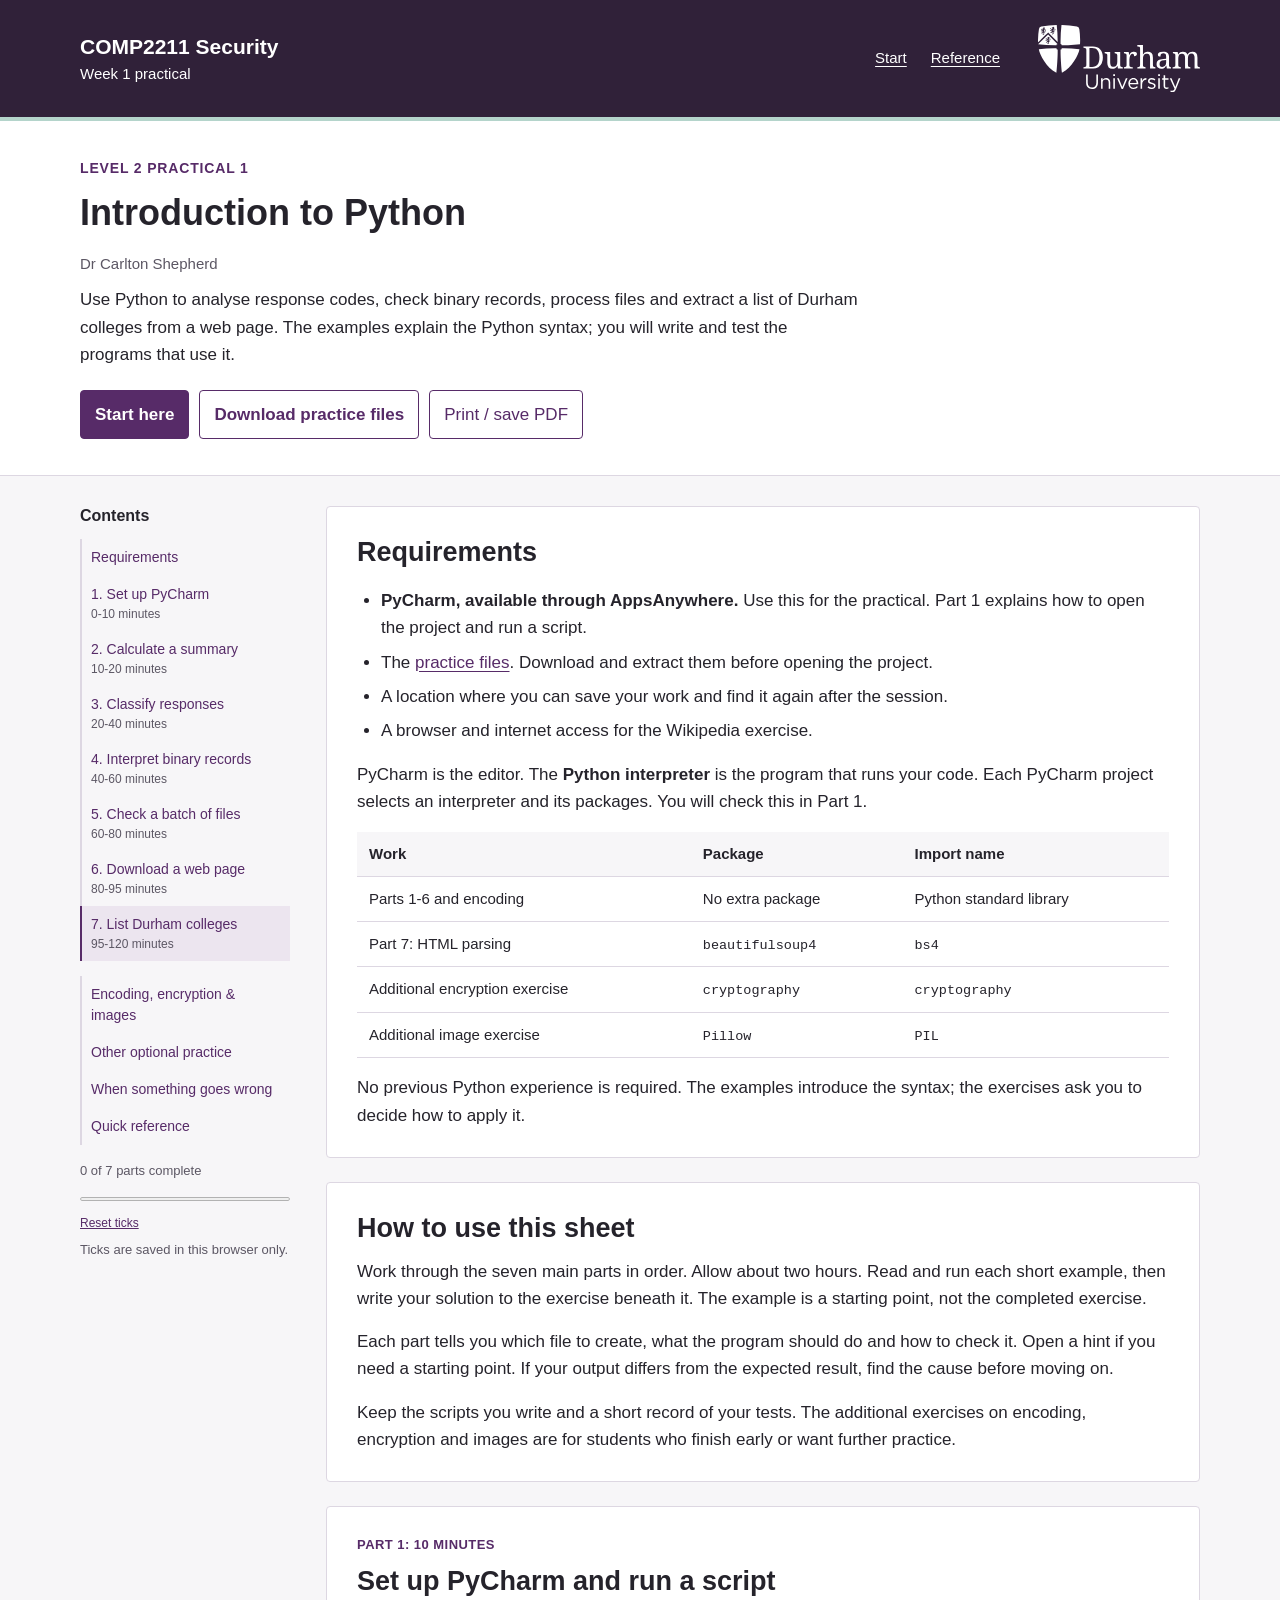
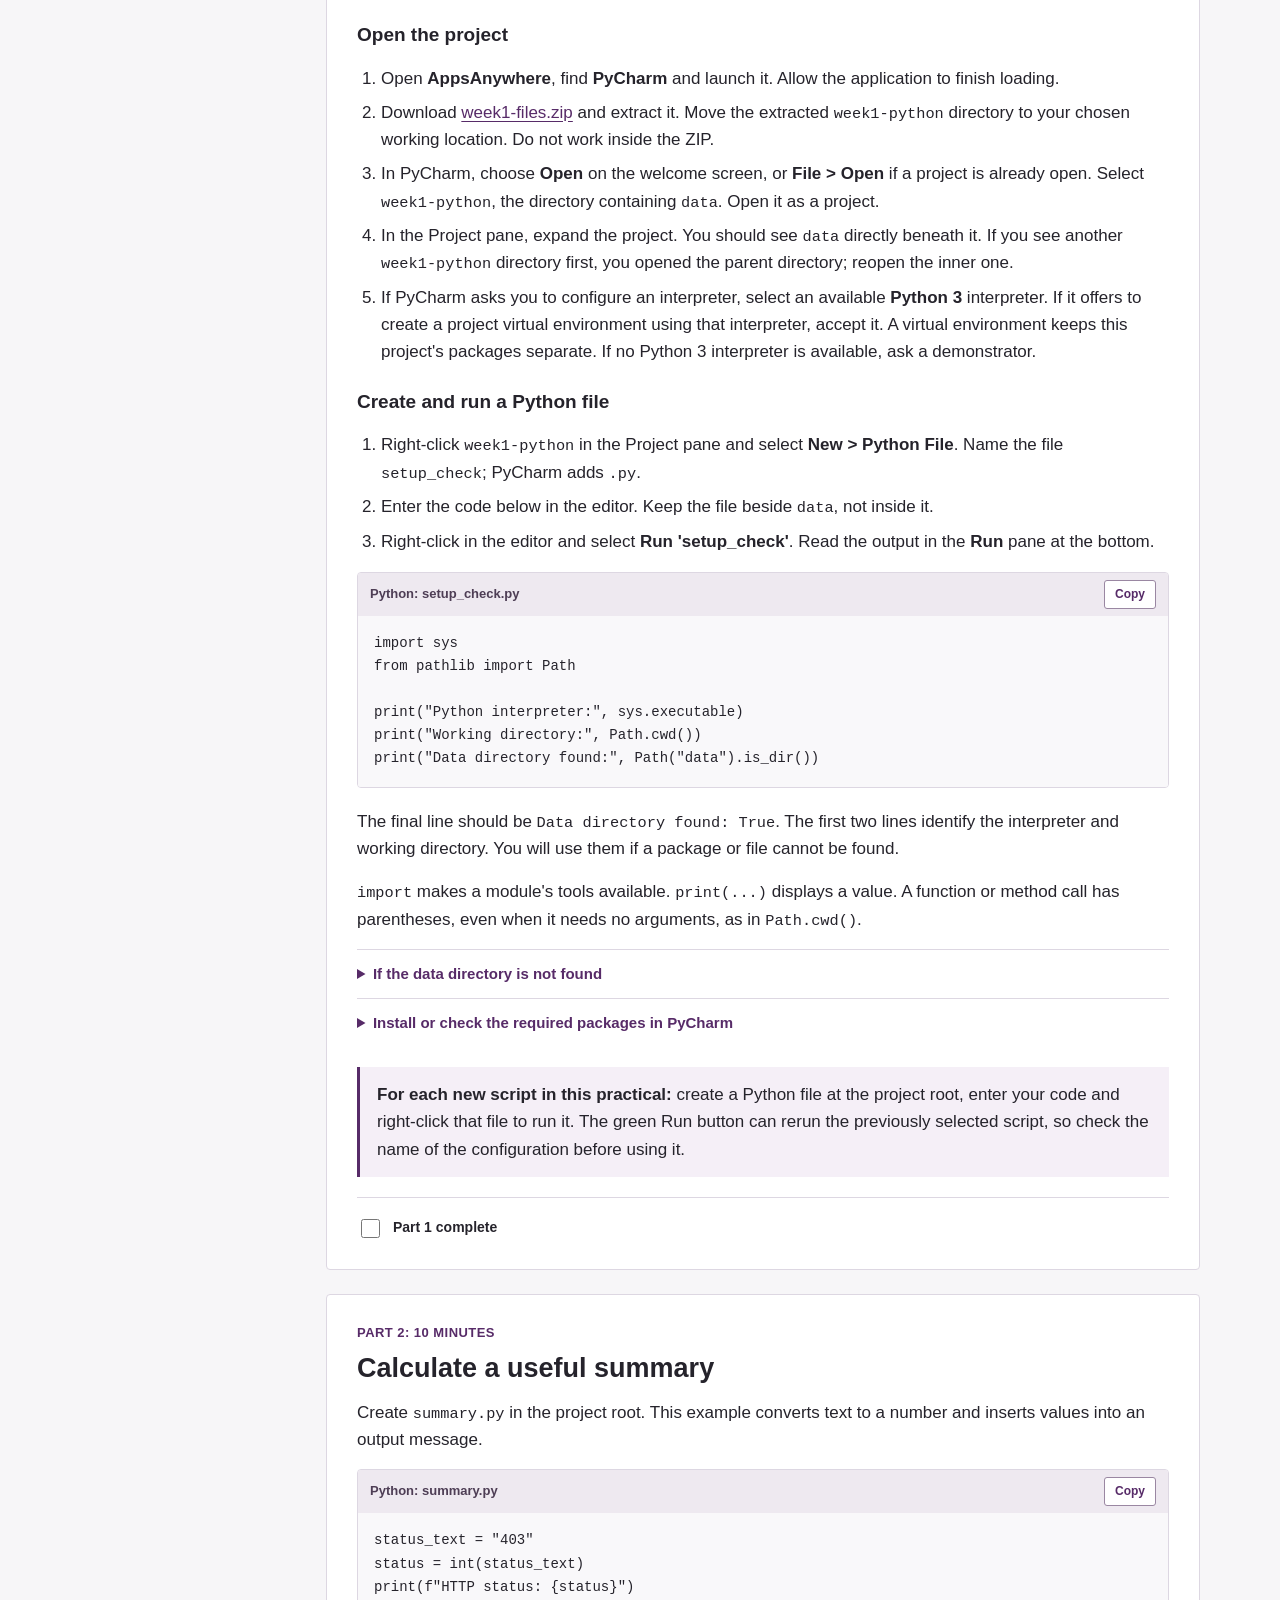
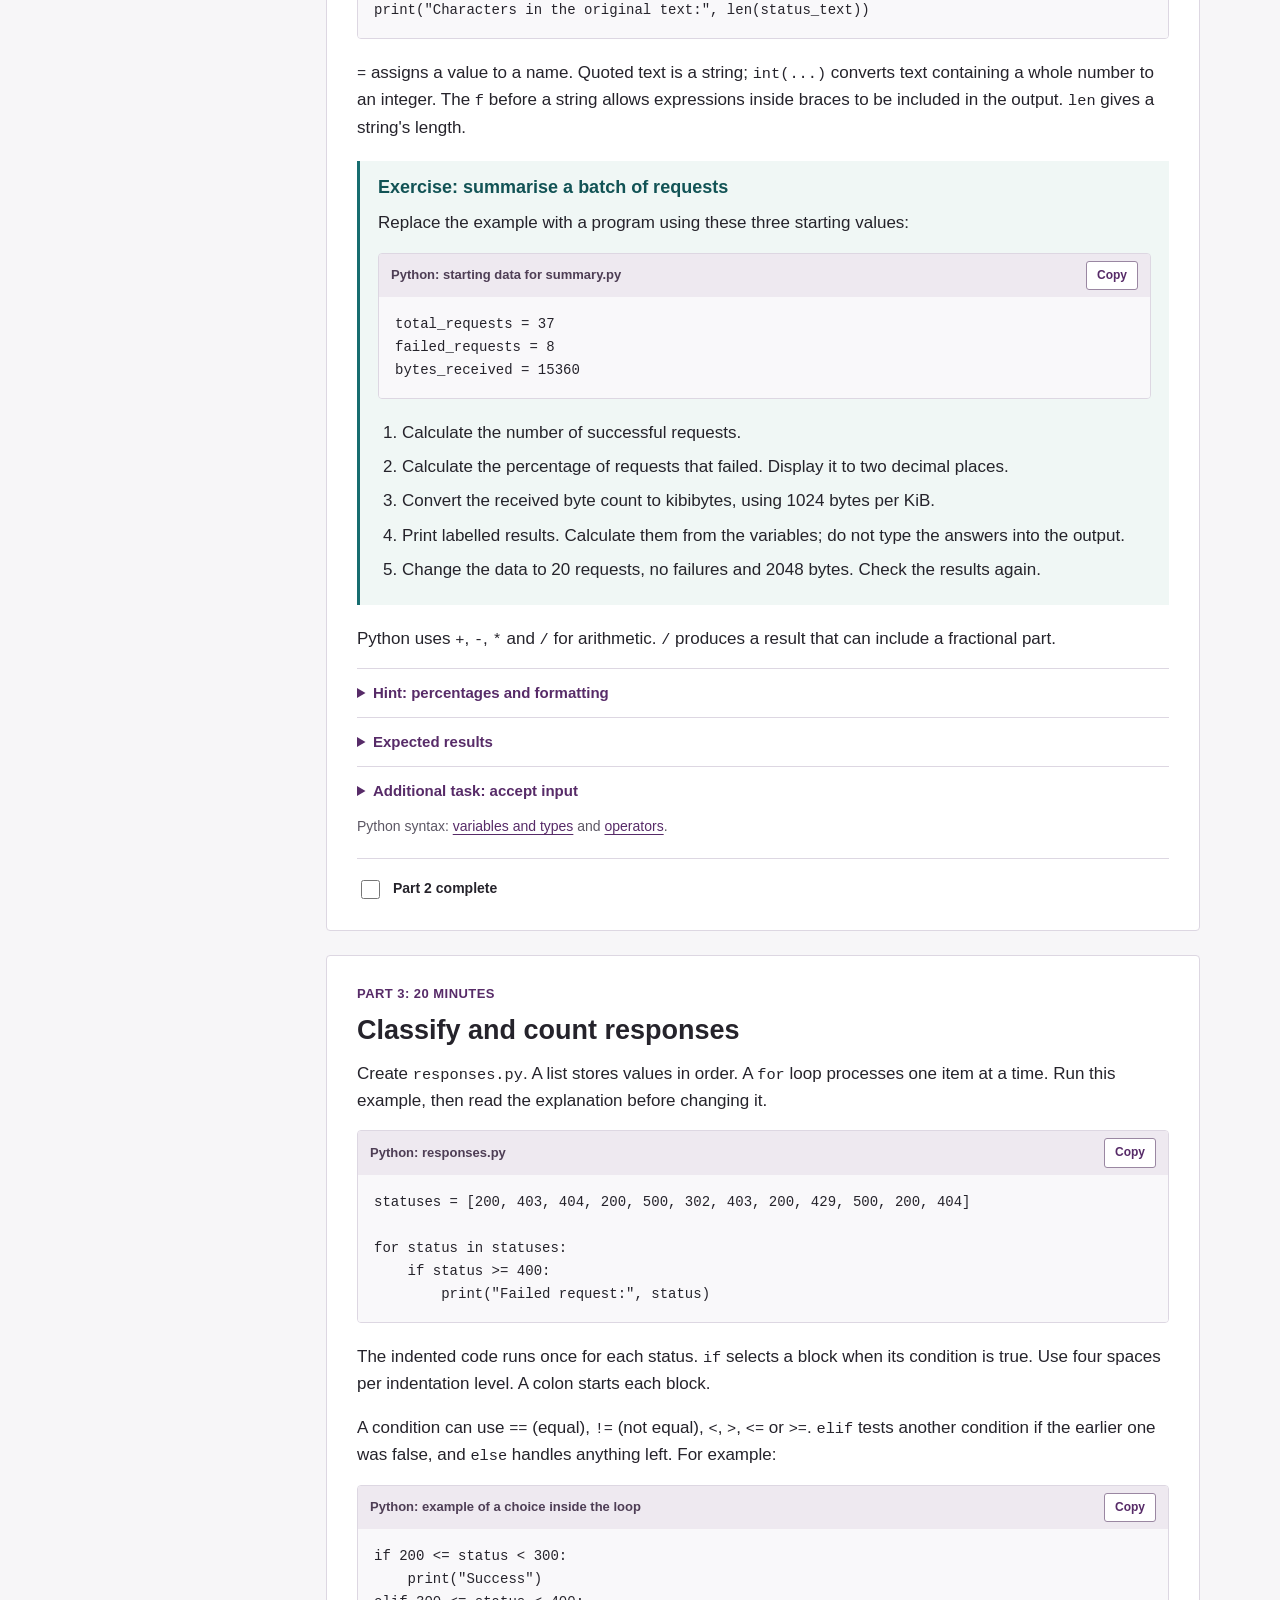
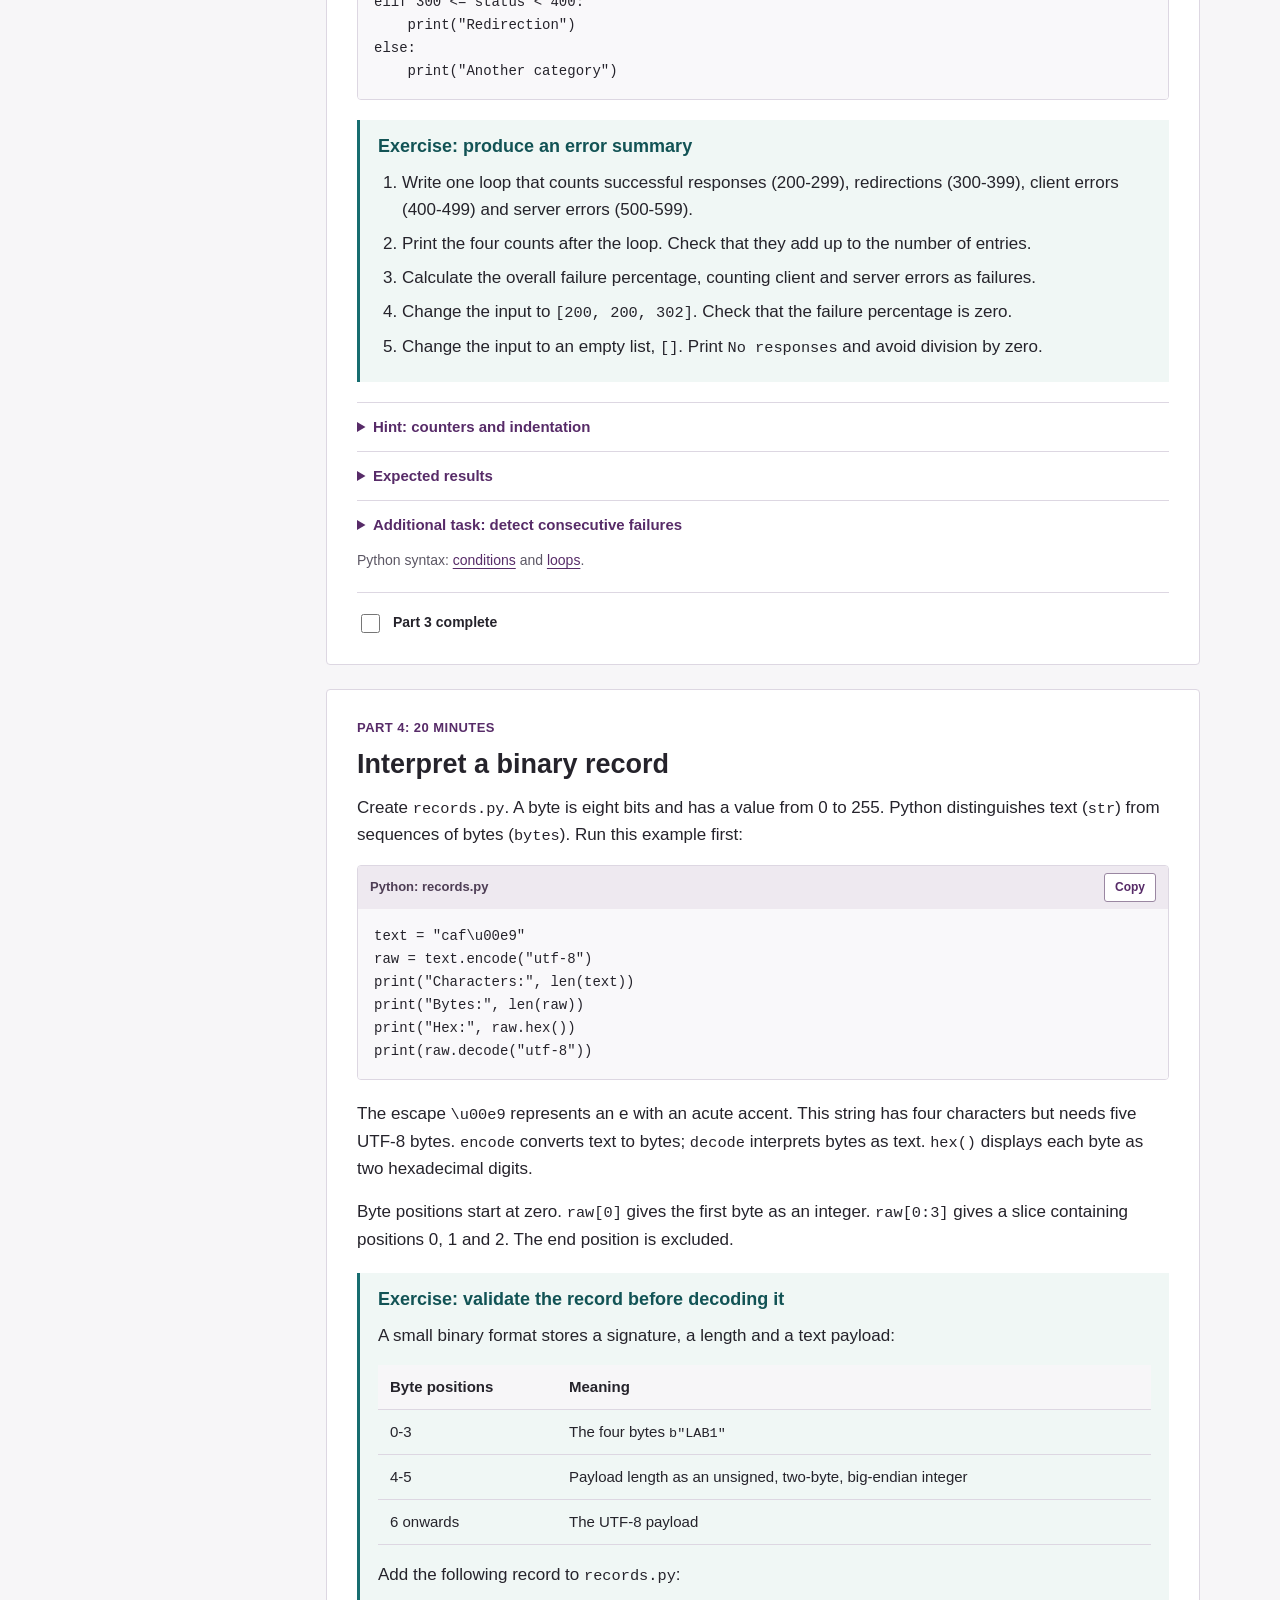
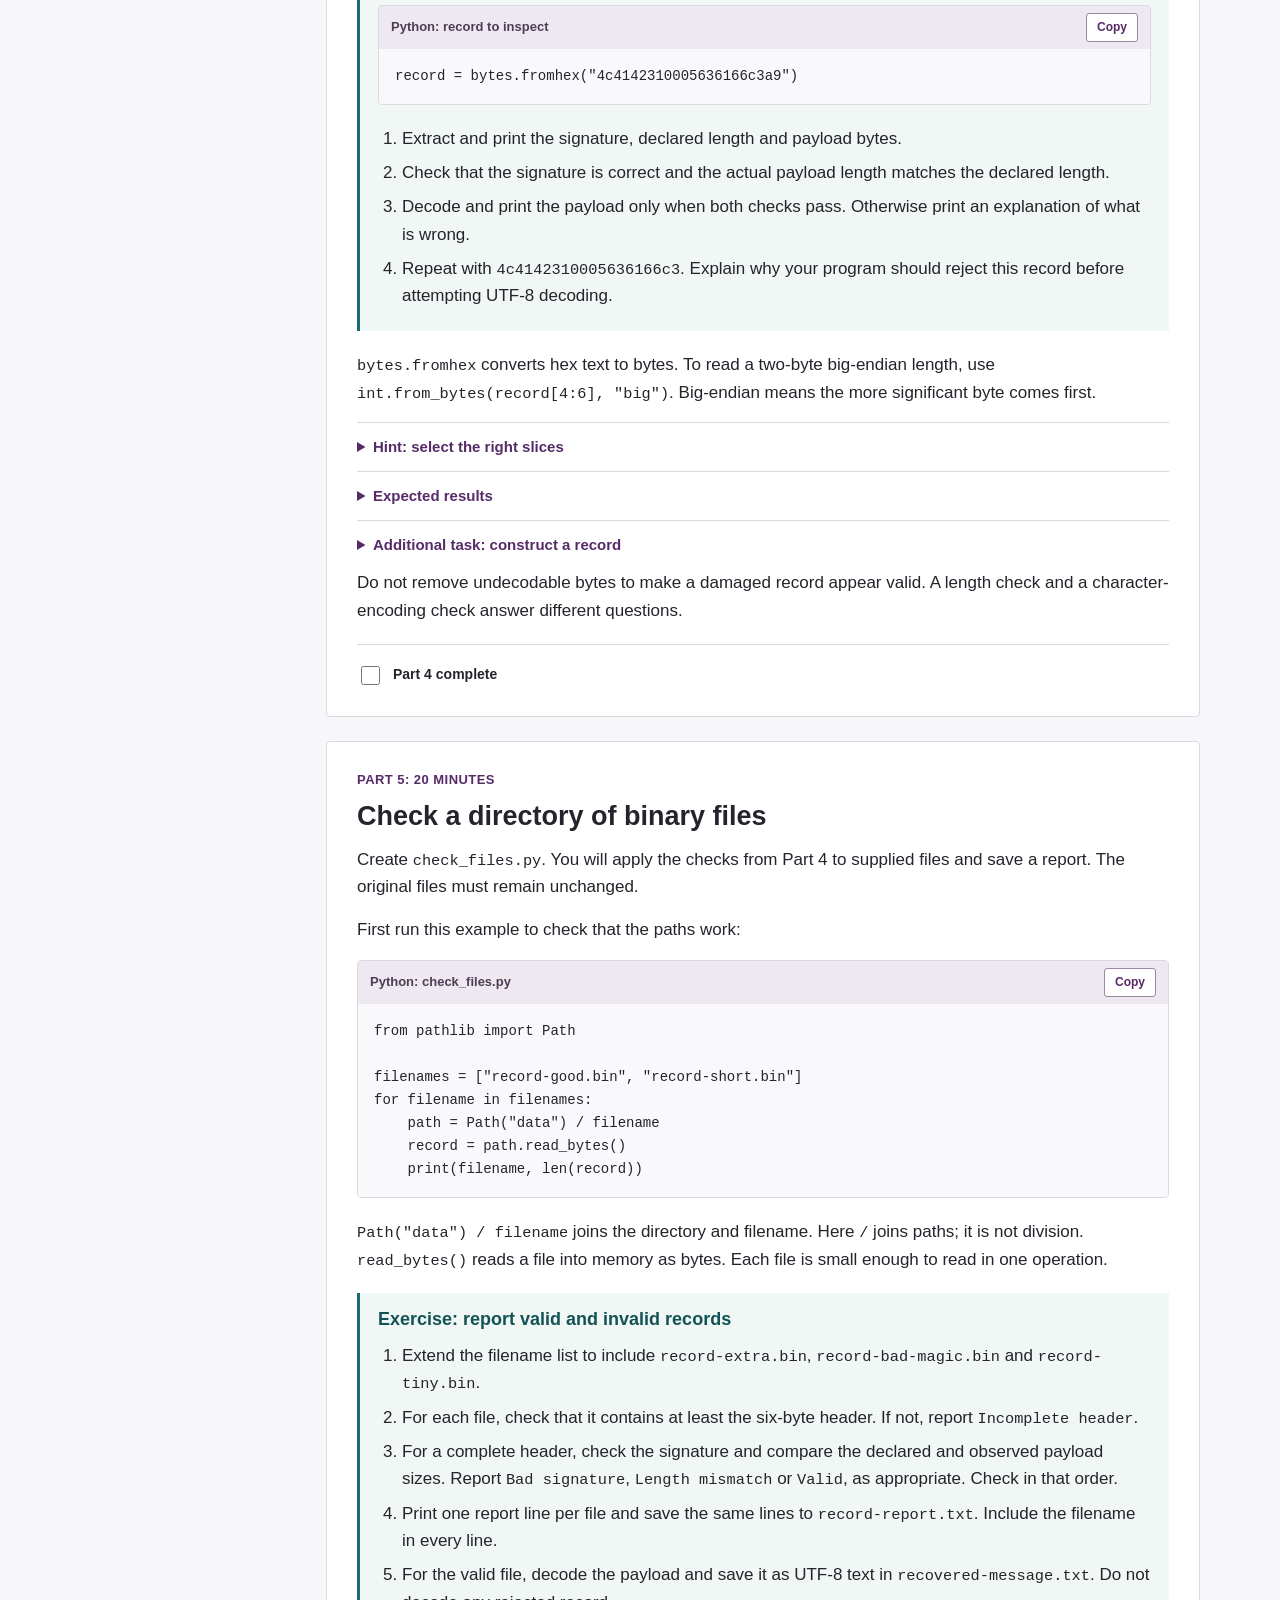
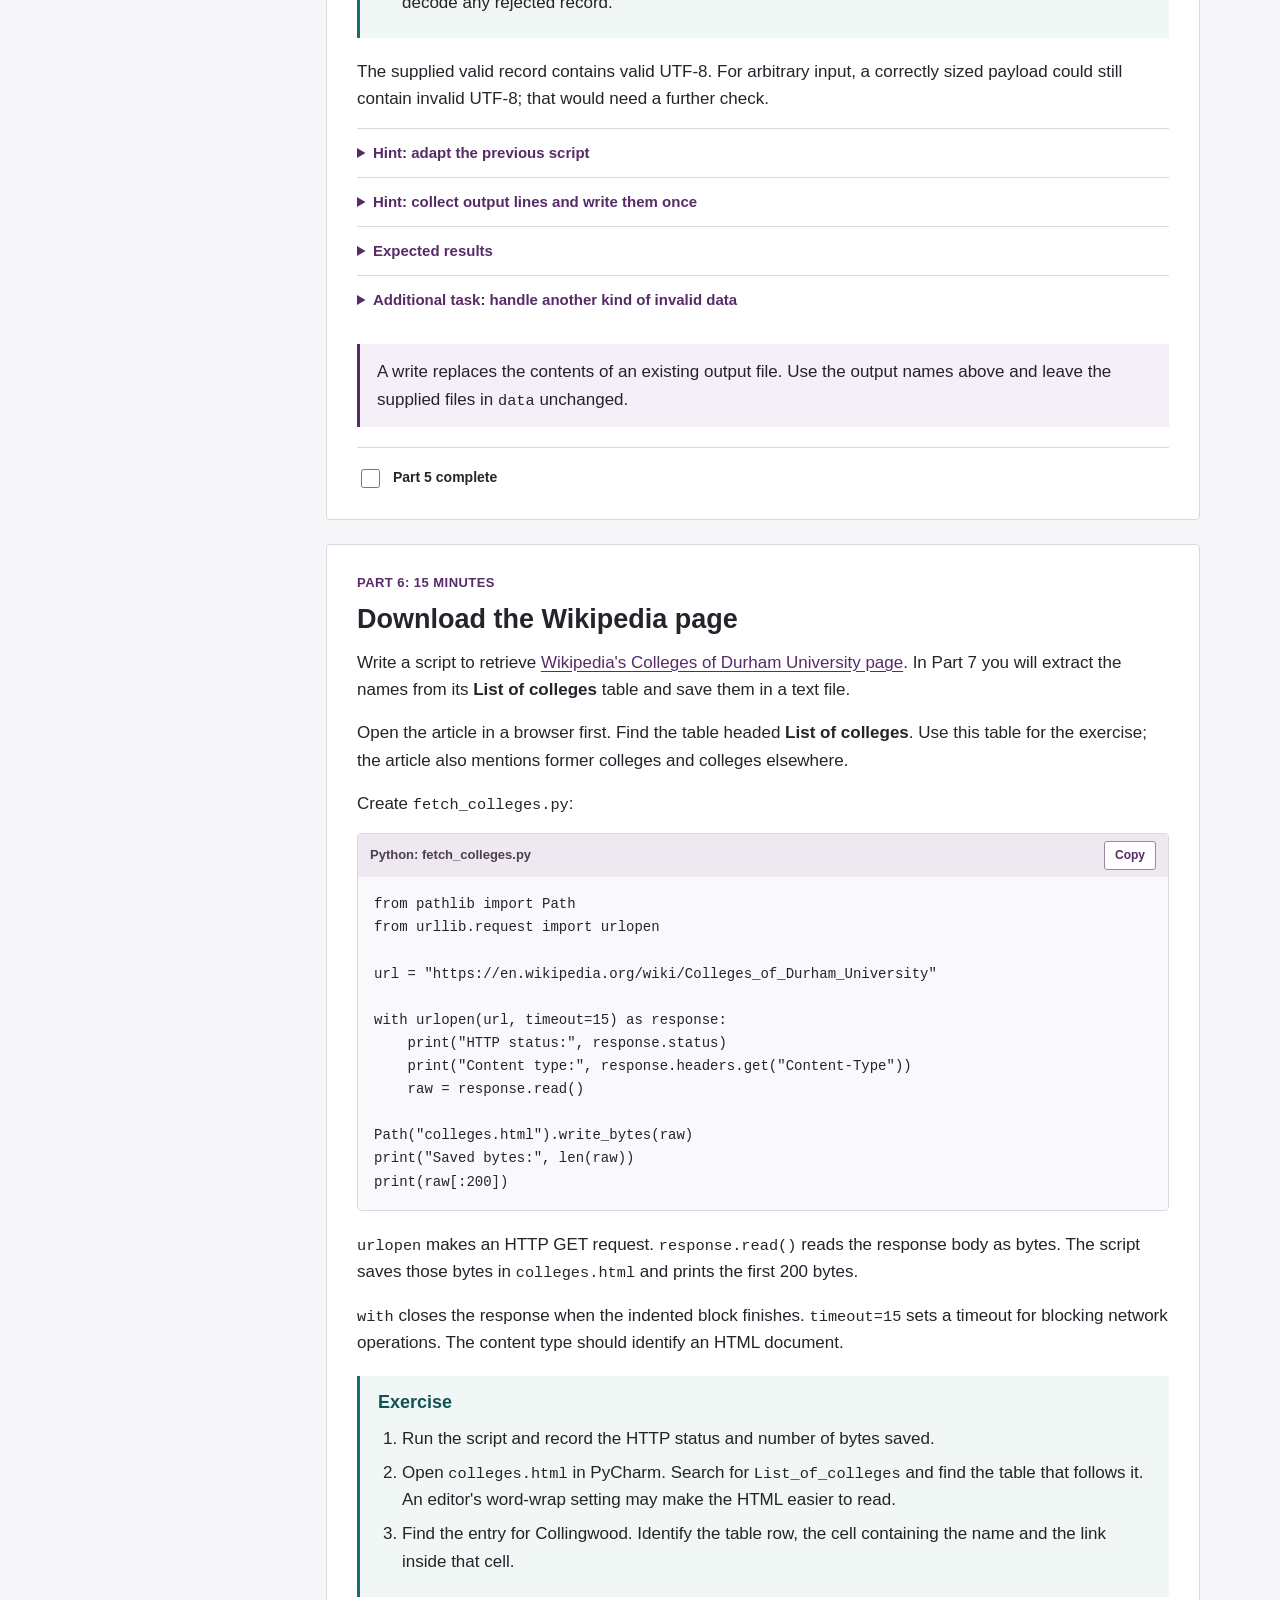
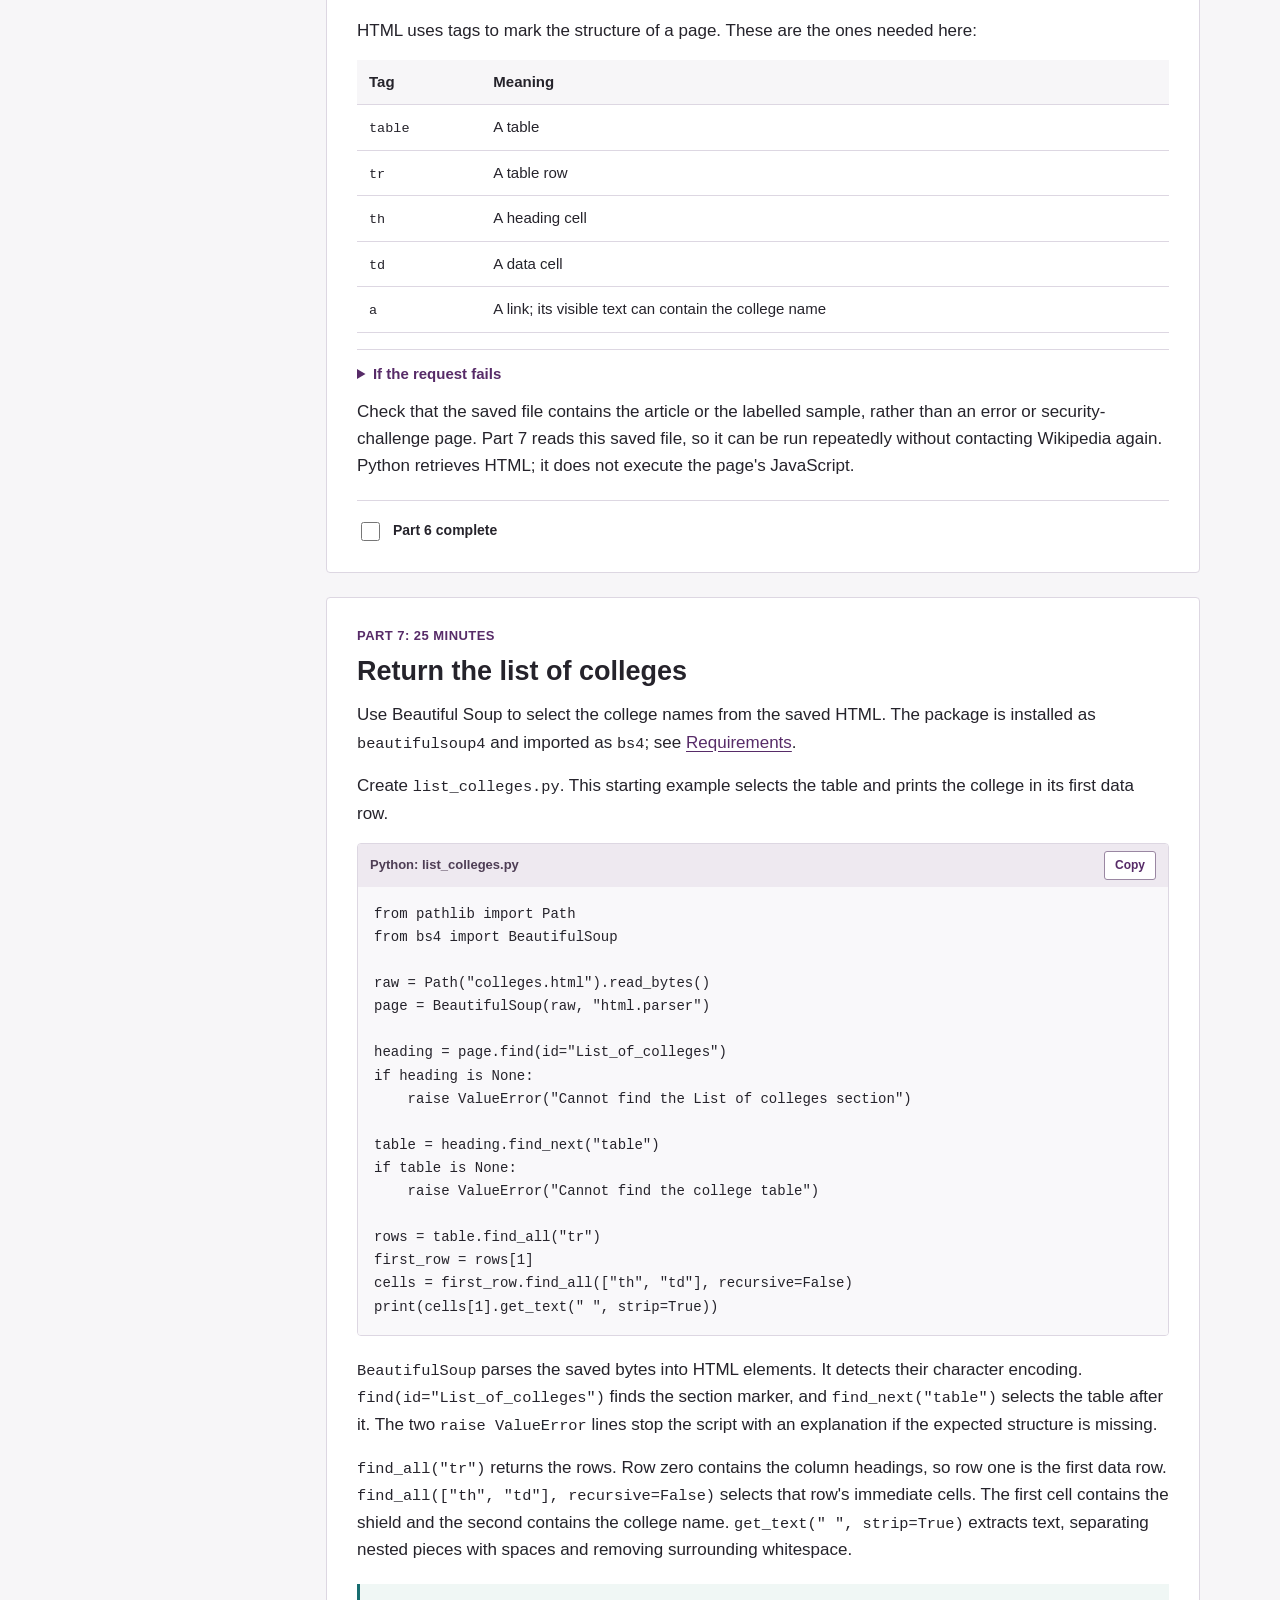
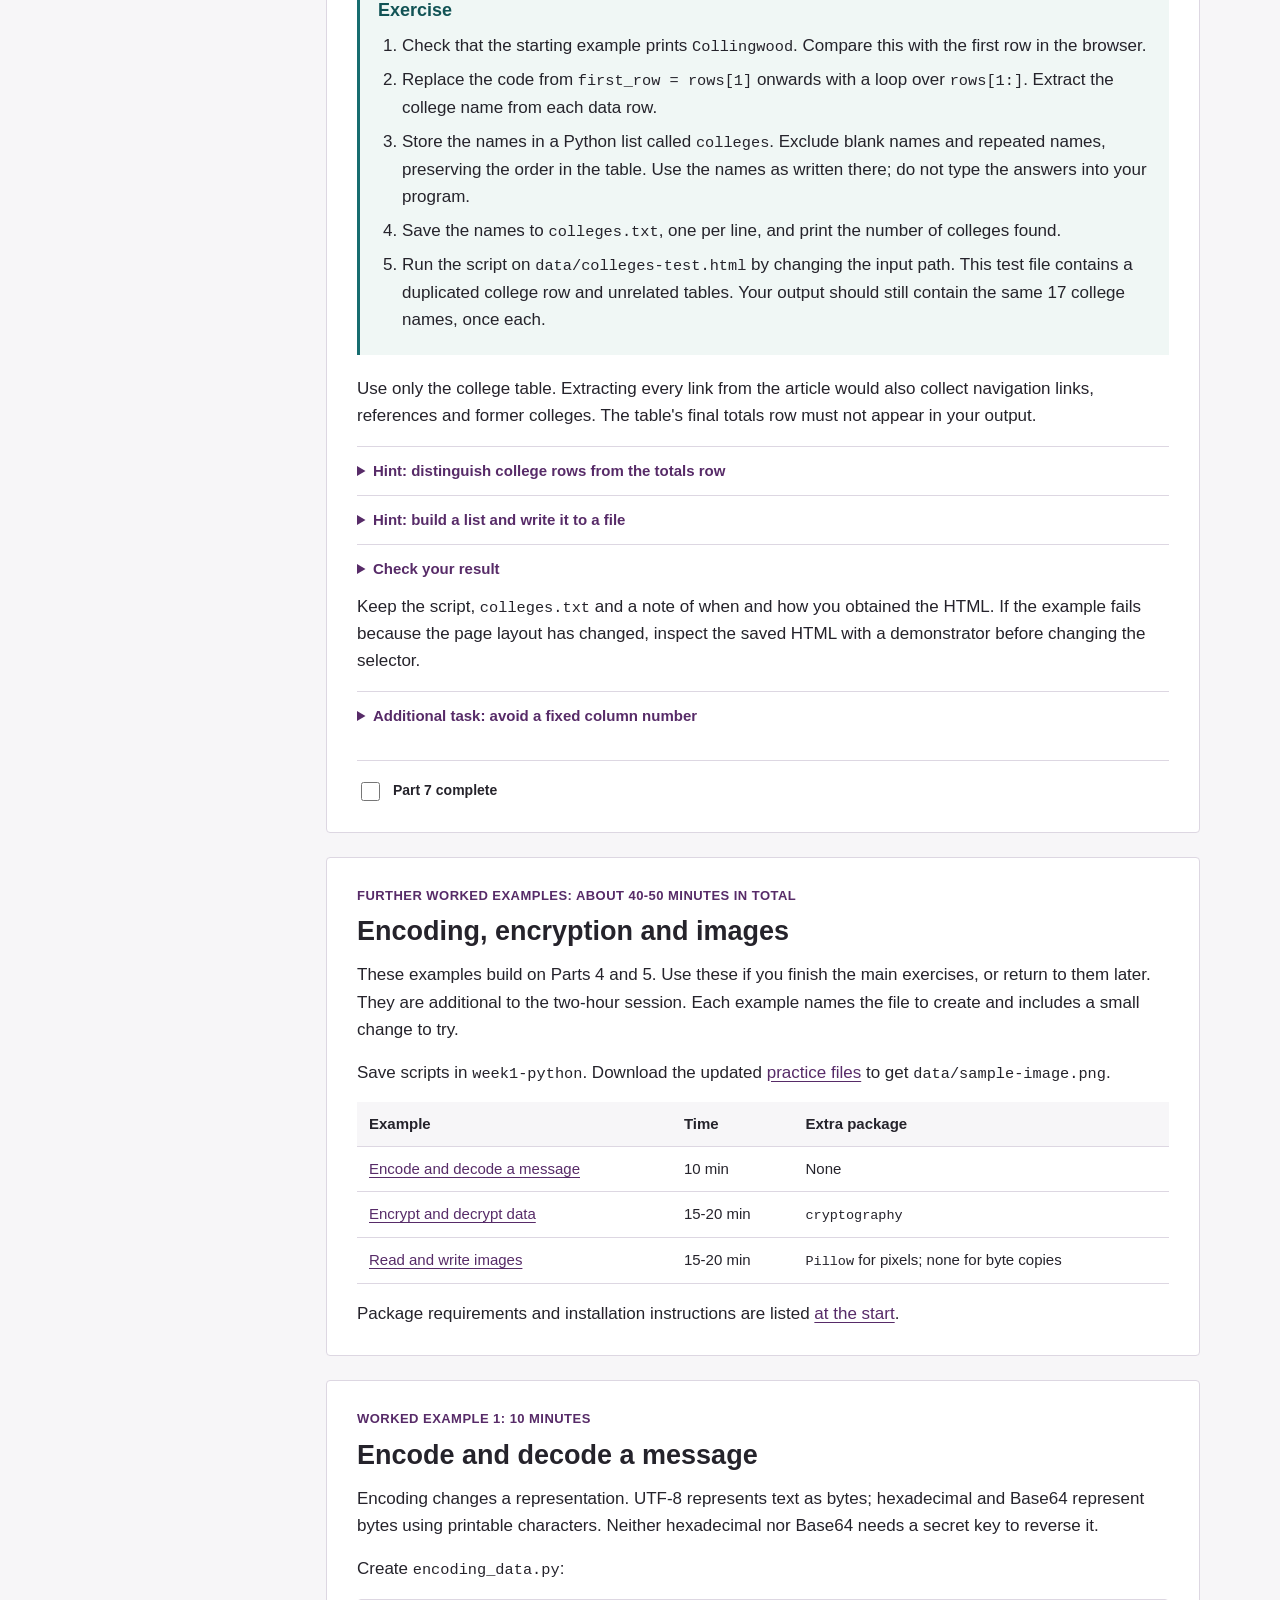
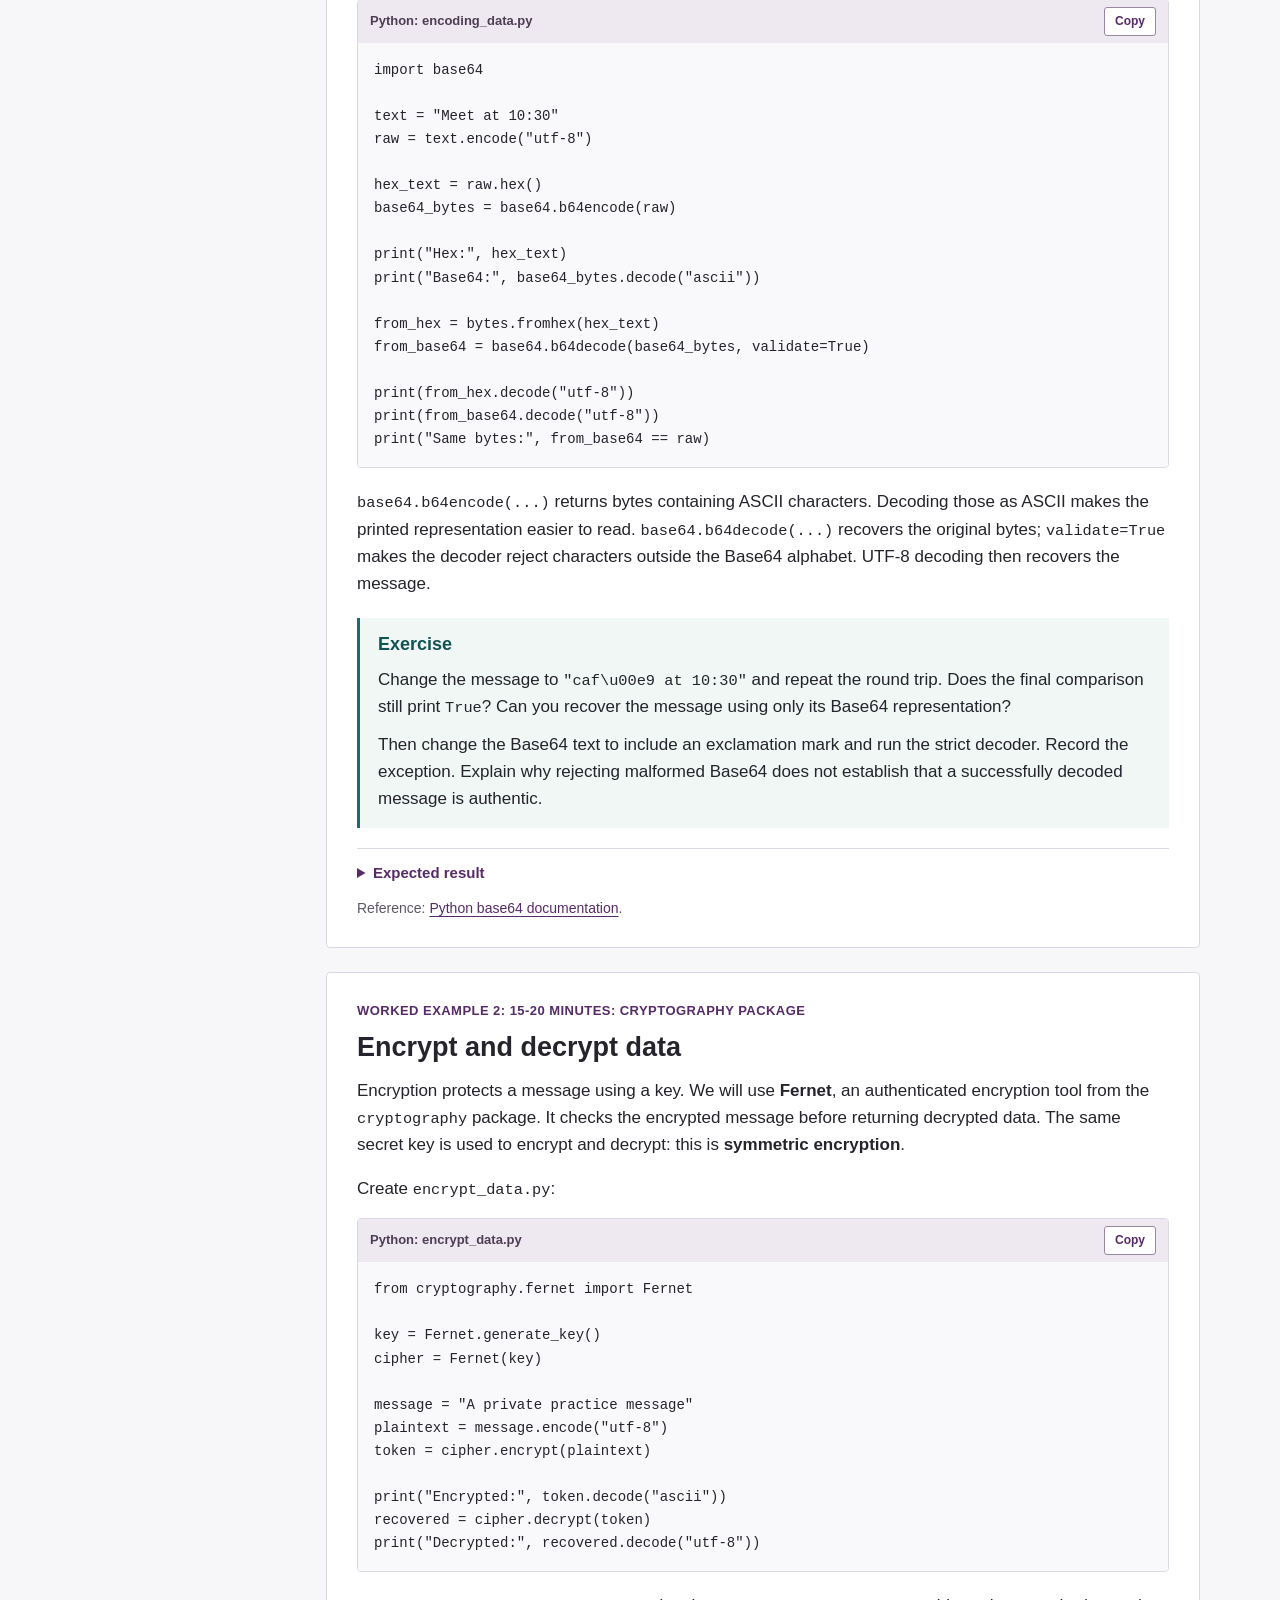
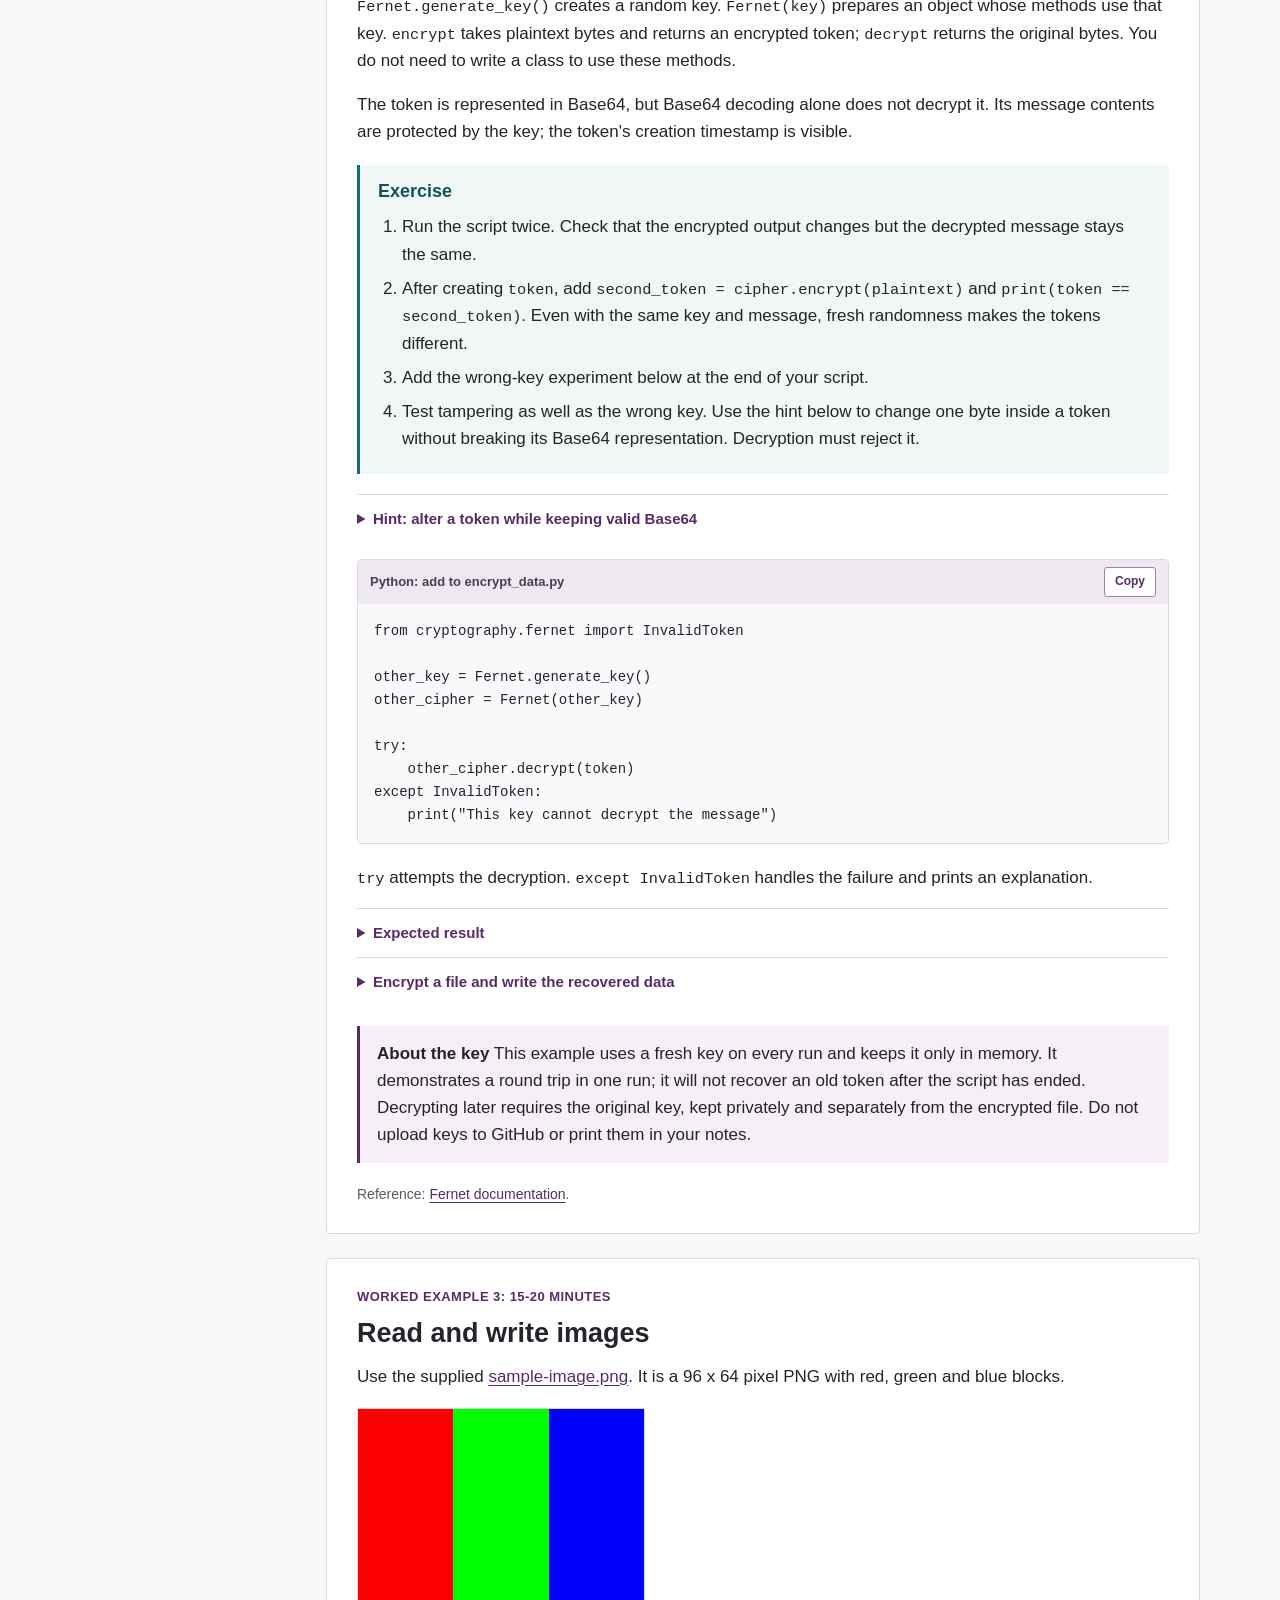
==== commit 67cee50e: "Update" ====
--- a/week1/index.html
+++ b/week1/index.html
@@ -3,107 +3,47 @@
 <html lang="en-GB"><head><meta charset="utf-8"/><meta content="width=device-width,initial-scale=1" name="viewport"/><meta content="light" name="color-scheme"/><meta content="A two-hour introduction to Python for security practicals: scripts, loops, bytes, files and HTTP requests." name="description"/><title>Week 1: Introduction to Python | Durham University</title><link href="assets/style.css" rel="stylesheet"/><script defer="" src="assets/practical.js"></script></head><body>
 <a class="skip-link" href="#main">Skip to content</a>
 <header class="masthead"><div class="wrap"><div class="brand">COMP2211 Security<small>Week 1 practical</small></div><nav aria-label="Main navigation"><a href="#requirements">Start</a><a href="#reference">Reference</a></nav><img alt="Durham University" class="durham-logo" src="assets/durham-logo.svg" width="162"/></div></header>
-<main id="main"><section class="hero"><div class="wrap"><p class="tag">Level 2 practical 1</p><h1>Introduction to Python</h1><p class="course" style="margin-top:18px">Dr Carlton Shepherd</p><p>This practical introduces the Python needed for the security coursework. You will write short scripts to process data, read and write files, and retrieve and examine a web page.</p><div class="actions"><a class="button" href="#requirements">Start here</a><a class="button secondary" download="" href="week1-files.zip">Download practice files</a><button class="button secondary print-button js-only" id="print" type="button">Print / save PDF</button></div></div></section>
+<main id="main"><section class="hero"><div class="wrap"><p class="tag">Level 2 practical 1</p><h1>Introduction to Python</h1><p class="course" style="margin-top:18px">Dr Carlton Shepherd</p><p>Use Python to analyse response codes, check binary records, process files and extract a list of Durham colleges from a web page. The examples explain the Python syntax; you will write and test the programs that use it.</p><div class="actions"><a class="button" href="#requirements">Start here</a><a class="button secondary" download="" href="week1-files.zip">Download practice files</a><button class="button secondary print-button js-only" id="print" type="button">Print / save PDF</button></div></div></section>
 <div class="wrap layout"><aside aria-label="Practical contents" class="toc"><h2>Contents</h2><a href="#requirements">Requirements</a><ol>
-<li><a href="#part1">1. Run a script<span>0-10 minutes</span></a></li><li><a href="#part2">2. Values and text<span>10-25 minutes</span></a></li><li><a href="#part3">3. Lists, choices and loops<span>25-45 minutes</span></a></li><li><a href="#part4">4. Work with bytes<span>45-70 minutes</span></a></li><li><a href="#part5">5. Read and save files<span>70-85 minutes</span></a></li><li><a href="#part6">6. Download a web page<span>85-105 minutes</span></a></li><li><a href="#part7">7. List Durham colleges<span>105-120 minutes</span></a></li></ol><div class="extra"><a href="#worked-examples">Encoding, encryption &amp; images</a><a href="#extensions">Other optional practice</a><a href="#troubleshooting">When something goes wrong</a><a href="#reference">Quick reference</a></div><div class="js-only"><p aria-live="polite" class="progress-text" id="progress-label">0 of 7 parts complete</p><progress aria-labelledby="progress-label" id="progress" max="7" value="0"></progress><button class="reset" id="reset" type="button">Reset ticks</button><p class="screen-status" id="storage-note">Ticks are saved in this browser only.</p></div></aside><div class="content">
-<section class="section" id="requirements"><h2>Requirements</h2><ul><li>Python 3 and an editor, such as IDLE or the editor provided in the lab.</li><li>The <a download="" href="week1-files.zip">practice files</a>. Extract the ZIP and save your scripts in <code>week1-python</code>, beside the <code>data</code> folder.</li><li>A web browser and an internet connection for Part 6.</li><li>The packages listed below. Check these before starting.</li></ul><div class="table-scroll"><table><thead><tr><th scope="col">Exercises</th><th scope="col">Package to install</th><th scope="col">Name used in Python</th></tr></thead><tbody><tr><td>Parts 1-6; encoding and byte copies</td><td>None</td><td>Built-in Python modules</td></tr><tr><td>Part 7: parsing HTML</td><td><code>beautifulsoup4</code></td><td><code>bs4</code></td></tr><tr><td>Additional encryption examples</td><td><code>cryptography</code></td><td><code>cryptography</code></td></tr><tr><td>Additional image pixel examples</td><td><code>Pillow</code></td><td><code>PIL</code></td></tr></tbody></table></div><details><summary>Package installation and choosing the Python environment</summary><p>A Python package adds tools that are not included in the standard installation. Check whether the packages below are available in the lab's Python environment. If you get <code>ModuleNotFoundError</code>, ask a demonstrator which environment to use.</p><p>On your own computer, open a terminal in the extracted <code>week1-python</code> folder and run these commands. They create a separate environment for this practical.</p><div class="codebox"><div class="codebar"><span>Terminal: Linux or macOS</span><button aria-label="Copy Terminal: Linux or macOS" class="copy js-only" type="button">Copy</button></div><pre tabindex="0"><code>python3 -m venv .venv
-.venv/bin/python -m pip install beautifulsoup4 cryptography Pillow</code></pre></div><div class="codebox"><div class="codebar"><span>Terminal: Windows</span><button aria-label="Copy Terminal: Windows" class="copy js-only" type="button">Copy</button></div><pre tabindex="0"><code>py -3 -m venv .venv
-.venv\Scripts\python.exe -m pip install beautifulsoup4 cryptography Pillow</code></pre></div><p>Run your scripts with the same Python. For example:</p><div class="codebox"><div class="codebar"><span>Terminal: Linux or macOS</span><button aria-label="Copy Terminal: Linux or macOS" class="copy js-only" type="button">Copy</button></div><pre tabindex="0"><code>.venv/bin/python hello.py</code></pre></div><div class="codebox"><div class="codebar"><span>Terminal: Windows</span><button aria-label="Copy Terminal: Windows" class="copy js-only" type="button">Copy</button></div><pre tabindex="0"><code>.venv\Scripts\python.exe hello.py</code></pre></div><p>Replace <code>hello.py</code> with the relevant filename. If IDLE is installed, you can open it in this environment using <code>.venv/bin/python -m idlelib</code> on Linux or macOS, or <code>.venv\Scripts\python.exe -m idlelib</code> on Windows. On a teaching machine, ask for help if the environment cannot be created.</p></details><p>No previous Python experience is assumed. The instructions explain the features needed for the exercises. The linked <a href="https://www.learnpython.org/">LearnPython.org</a> lessons provide more explanation if you need it.</p></section><section class="section" id="before"><h2>About this practical</h2><p>Work through Parts 1-7 in order. Allow about two hours, including time to correct mistakes. Ask a demonstrator if you get stuck. Keep your scripts and brief notes on what you changed and what happened.</p><p>The main exercises cover variables, loops, bytes, files and web pages. There are additional examples on encoding, encryption and images at the end. You are not expected to finish all of those in this session.</p></section>
-<section aria-labelledby="title1" class="section" id="part1"><p class="eyebrow">Part 1: 10 minutes</p><h2 id="title1">Run your first script</h2>
-<ol><li>Download the <a download="" href="week1-files.zip">practice files</a> and extract the ZIP. Open the extracted <code>week1-python</code> folder. It contains a <code>data</code> folder.</li><li>Open your Python editor. If you have <strong>IDLE (Python 3)</strong>, choose <strong>File &gt; New File</strong>. Otherwise use the editor provided in your lab and ask a demonstrator if you are unsure how to run Python.</li><li>Type the following into a new file and save it as <code>hello.py</code> inside <code>week1-python</code>. Use a plain text/code editor, not a word processor.</li></ol>
-<div class="codebox"><div class="codebar"><span>Python: hello.py</span><button aria-label="Copy Python: hello.py" class="copy js-only" type="button">Copy</button></div><pre tabindex="0"><code>print("Hello, security practical!")
-print(3 + 4)</code></pre></div>
-<p>In IDLE, choose <strong>Run &gt; Run Module</strong> (F5). The output appears in its Shell window. A <strong>script</strong> is a file of instructions; Python runs these instructions from top to bottom.</p>
-<div class="codebox output"><div class="codebar"><span>Expected output</span></div><pre tabindex="0"><code>Hello, security practical!
-7</code></pre></div>
-<p><code>print(...)</code> displays a value. It is a <strong>function</strong>: a named operation. The value inside the parentheses is its input. Quotation marks tell Python that something is text; <code>3 + 4</code> asks it to calculate a sum.</p><div class="task"><h3>Exercise</h3><p>Change the greeting. Add a third line that prints <code>12 * 5</code>, where <code>*</code> means multiplication. Save and run the file again.</p></div>
-<details><summary>Using a terminal instead of IDLE</summary><p>Open a terminal in <code>week1-python</code> (your file manager may offer "Open in Terminal"). Run the version command first; it should report Python 3. Then run your script. These are <strong>terminal commands</strong>, not Python code.</p><div class="codebox"><div class="codebar"><span>Terminal: Linux / macOS</span><button aria-label="Copy Terminal: Linux / macOS" class="copy js-only" type="button">Copy</button></div><pre tabindex="0"><code>python3 --version
-python3 hello.py</code></pre></div><div class="codebox"><div class="codebar"><span>Terminal: Windows</span><button aria-label="Copy Terminal: Windows" class="copy js-only" type="button">Copy</button></div><pre tabindex="0"><code>py -3 --version
-py -3 hello.py</code></pre></div><p>If your lab uses <code>python</code> instead, check <code>python --version</code> reports Python 3 and use that command throughout. A "command not found" message means the terminal cannot find Python; ask a demonstrator. If you see <code>&gt;&gt;&gt;</code>, you are inside Python: type <code>exit()</code> before running terminal commands.</p></details>
-<details><summary>Expected result</summary><p>Your changed greeting appears, followed by <code>7</code> and <code>60</code>. If the old greeting appears, save the file and check which file you ran.</p></details>
-<p class="reading-link">Extra help: <a href="https://www.learnpython.org/en/Hello%2C_World%21">LearnPython: Hello, World!</a></p>
-<label class="completion"><input data-step="1" type="checkbox"/> <span>Part 1 complete</span></label>
-</section>
-<section aria-labelledby="title2" class="section" id="part2"><p class="eyebrow">Part 2: 15 minutes</p><h2 id="title2">Values and text</h2>
-<p>Create <code>values.py</code> in the same folder. A <strong>variable</strong> is a name you give to a value. The <code>=</code> sign assigns a value to a name.</p>
-<div class="codebox"><div class="codebar"><span>Python: values.py</span><button aria-label="Copy Python: values.py" class="copy js-only" type="button">Copy</button></div><pre tabindex="0"><code>name = "Alex"
-files_checked = 3
-files_remaining = 2
-
-print("Hello", name)
-print("Total files:", files_checked + files_remaining)
-print("Characters in the name:", len(name))</code></pre></div>
-<p><code>name</code> holds a <strong>string</strong> (<code>str</code>), which is text. The two counts are <strong>integers</strong> (<code>int</code>), which are whole numbers. <code>len(...)</code> gives the length of a value such as a string. Commas let <code>print</code> display several values with spaces between them.</p><div class="task"><h3>Exercise</h3><ol><li>Before running the script, predict the total. Run it and check.</li><li>Change <code>name</code> and both counts, then run it again.</li><li>Replace the first line with the line below. Run it and type a name when asked.</li></ol></div>
-<div class="codebox"><div class="codebar"><span>Python: replacement first line</span><button aria-label="Copy Python: replacement first line" class="copy js-only" type="button">Copy</button></div><pre tabindex="0"><code>name = input("Your first name: ")</code></pre></div>
-<p><code>input(...)</code> shows a prompt and waits for you to type something and press Enter. The result is text, even if you type digits.</p>
-<details><summary>Check: text or number?</summary><p>Predict these two outputs, then try them at the end of your script.</p><div class="codebox"><div class="codebar"><span>Python: add to values.py</span><button aria-label="Copy Python: add to values.py" class="copy js-only" type="button">Copy</button></div><pre tabindex="0"><code>print("3" + "2")
-print(3 + 2)</code></pre></div><p>The outputs are <code>32</code> and <code>5</code>. With strings, <code>+</code> joins text. With integers, it adds numbers. Use <code>int("3")</code> to convert the text <code>"3"</code> to the number <code>3</code>. Text such as <code>"three"</code> cannot be converted this way.</p></details>
-<p class="reading-link">Extra help: <a href="https://www.learnpython.org/en/Variables_and_Types">LearnPython: Variables and Types</a></p>
-<label class="completion"><input data-step="2" type="checkbox"/> <span>Part 2 complete</span></label>
-</section>
-<section aria-labelledby="title3" class="section" id="part3"><p class="eyebrow">Part 3: 20 minutes</p><h2 id="title3">Lists, choices and loops</h2>
-<p>Create <code>checks.py</code>. A <strong>list</strong> holds several values in order. Square brackets surround the list; commas separate its items.</p>
-<div class="codebox"><div class="codebar"><span>Python: checks.py</span><button aria-label="Copy Python: checks.py" class="copy js-only" type="button">Copy</button></div><pre tabindex="0"><code>statuses = [200, 404, 200, 403]
+<li><a href="#part1">1. Set up PyCharm<span>0-10 minutes</span></a></li><li><a href="#part2">2. Calculate a summary<span>10-20 minutes</span></a></li><li><a href="#part3">3. Classify responses<span>20-40 minutes</span></a></li><li><a href="#part4">4. Interpret binary records<span>40-60 minutes</span></a></li><li><a href="#part5">5. Check a batch of files<span>60-80 minutes</span></a></li><li><a href="#part6">6. Download a web page<span>80-95 minutes</span></a></li><li><a href="#part7">7. List Durham colleges<span>95-120 minutes</span></a></li></ol><div class="extra"><a href="#worked-examples">Encoding, encryption &amp; images</a><a href="#extensions">Other optional practice</a><a href="#troubleshooting">When something goes wrong</a><a href="#reference">Quick reference</a></div><div class="js-only"><p aria-live="polite" class="progress-text" id="progress-label">0 of 7 parts complete</p><progress aria-labelledby="progress-label" id="progress" max="7" value="0"></progress><button class="reset" id="reset" type="button">Reset ticks</button><p class="screen-status" id="storage-note">Ticks are saved in this browser only.</p></div></aside><div class="content">
+<section class="section" id="requirements"><h2>Requirements</h2><ul><li><strong>PyCharm, available through AppsAnywhere.</strong> Use this for the practical. Part 1 explains how to open the project and run a script.</li><li>The <a download="" href="week1-files.zip">practice files</a>. Download and extract them before opening the project.</li><li>A location where you can save your work and find it again after the session.</li><li>A browser and internet access for the Wikipedia exercise.</li></ul><p>PyCharm is the editor. The <strong>Python interpreter</strong> is the program that runs your code. Each PyCharm project selects an interpreter and its packages. You will check this in Part 1.</p><div class="table-scroll"><table><thead><tr><th scope="col">Work</th><th scope="col">Package</th><th scope="col">Import name</th></tr></thead><tbody><tr><td>Parts 1-6 and encoding</td><td>No extra package</td><td>Python standard library</td></tr><tr><td>Part 7: HTML parsing</td><td><code>beautifulsoup4</code></td><td><code>bs4</code></td></tr><tr><td>Additional encryption exercise</td><td><code>cryptography</code></td><td><code>cryptography</code></td></tr><tr><td>Additional image exercise</td><td><code>Pillow</code></td><td><code>PIL</code></td></tr></tbody></table></div><p>No previous Python experience is required. The examples introduce the syntax; the exercises ask you to decide how to apply it.</p></section><section class="section" id="before"><h2>How to use this sheet</h2><p>Work through the seven main parts in order. Allow about two hours. Read and run each short example, then write your solution to the exercise beneath it. The example is a starting point, not the completed exercise.</p><p>Each part tells you which file to create, what the program should do and how to check it. Open a hint if you need a starting point. If your output differs from the expected result, find the cause before moving on.</p><p>Keep the scripts you write and a short record of your tests. The additional exercises on encoding, encryption and images are for students who finish early or want further practice.</p></section>
+<section aria-labelledby="title1" class="section" id="part1"><p class="eyebrow">Part 1: 10 minutes</p><h2 id="title1">Set up PyCharm and run a script</h2><h3>Open the project</h3><ol><li>Open <strong>AppsAnywhere</strong>, find <strong>PyCharm</strong> and launch it. Allow the application to finish loading.</li><li>Download <a download="" href="week1-files.zip">week1-files.zip</a> and extract it. Move the extracted <code>week1-python</code> directory to your chosen working location. Do not work inside the ZIP.</li><li>In PyCharm, choose <strong>Open</strong> on the welcome screen, or <strong>File &gt; Open</strong> if a project is already open. Select <code>week1-python</code>, the directory containing <code>data</code>. Open it as a project.</li><li>In the Project pane, expand the project. You should see <code>data</code> directly beneath it. If you see another <code>week1-python</code> directory first, you opened the parent directory; reopen the inner one.</li><li>If PyCharm asks you to configure an interpreter, select an available <strong>Python 3</strong> interpreter. If it offers to create a project virtual environment using that interpreter, accept it. A virtual environment keeps this project's packages separate. If no Python 3 interpreter is available, ask a demonstrator.</li></ol><h3>Create and run a Python file</h3><ol><li>Right-click <code>week1-python</code> in the Project pane and select <strong>New &gt; Python File</strong>. Name the file <code>setup_check</code>; PyCharm adds <code>.py</code>.</li><li>Enter the code below in the editor. Keep the file beside <code>data</code>, not inside it.</li><li>Right-click in the editor and select <strong>Run 'setup_check'</strong>. Read the output in the <strong>Run</strong> pane at the bottom.</li></ol><div class="codebox"><div class="codebar"><span>Python: setup_check.py</span><button aria-label="Copy Python: setup_check.py" class="copy js-only" type="button">Copy</button></div><pre tabindex="0"><code>import sys
+from pathlib import Path
+
+print("Python interpreter:", sys.executable)
+print("Working directory:", Path.cwd())
+print("Data directory found:", Path("data").is_dir())</code></pre></div><p>The final line should be <code>Data directory found: True</code>. The first two lines identify the interpreter and working directory. You will use them if a package or file cannot be found.</p><p><code>import</code> makes a module's tools available. <code>print(...)</code> displays a value. A function or method call has parentheses, even when it needs no arguments, as in <code>Path.cwd()</code>.</p><details><summary>If the data directory is not found</summary><p>Check that <code>setup_check.py</code> and <code>data</code> are both directly inside the project. Then open <strong>Run &gt; Edit Configurations</strong>, select the configuration for your script and set its <strong>Working directory</strong> to <code>week1-python</code>. Run the script again. Ask a demonstrator if the field is not visible in your version of PyCharm.</p></details><details><summary>Install or check the required packages in PyCharm</summary><ol><li>Open <strong>View &gt; Tool Windows &gt; Python Packages</strong>. Alternatively, open Settings and search for <strong>Python Interpreter</strong>.</li><li>Check that the selected interpreter is the one used by this project.</li><li>Search for <code>beautifulsoup4</code>. If it is not installed, select it and click <strong>Install</strong>. This is needed for Part 7.</li><li>Repeat for <code>cryptography</code> and <code>Pillow</code> if you will attempt the additional exercises.</li><li>If installation is blocked on the teaching machine, ask a demonstrator which prepared environment to use.</li></ol><p>The precise menu layout varies with the installed version. Installing a package into a different interpreter will not make it available to this project.</p></details><div class="callout"><p><strong>For each new script in this practical:</strong> create a Python file at the project root, enter your code and right-click that file to run it. The green Run button can rerun the previously selected script, so check the name of the configuration before using it.</p></div><label class="completion"><input data-step="1" type="checkbox"/><span>Part 1 complete</span></label></section>
+<section aria-labelledby="title2" class="section" id="part2"><p class="eyebrow">Part 2: 10 minutes</p><h2 id="title2">Calculate a useful summary</h2><p>Create <code>summary.py</code> in the project root. This example converts text to a number and inserts values into an output message.</p><div class="codebox"><div class="codebar"><span>Python: summary.py</span><button aria-label="Copy Python: summary.py" class="copy js-only" type="button">Copy</button></div><pre tabindex="0"><code>status_text = "403"
+status = int(status_text)
+print(f"HTTP status: {status}")
+print("Characters in the original text:", len(status_text))</code></pre></div><p><code>=</code> assigns a value to a name. Quoted text is a string; <code>int(...)</code> converts text containing a whole number to an integer. The <code>f</code> before a string allows expressions inside braces to be included in the output. <code>len</code> gives a string's length.</p><div class="task"><h3>Exercise: summarise a batch of requests</h3><p>Replace the example with a program using these three starting values:</p><div class="codebox"><div class="codebar"><span>Python: starting data for summary.py</span><button aria-label="Copy Python: starting data for summary.py" class="copy js-only" type="button">Copy</button></div><pre tabindex="0"><code>total_requests = 37
+failed_requests = 8
+bytes_received = 15360</code></pre></div><ol><li>Calculate the number of successful requests.</li><li>Calculate the percentage of requests that failed. Display it to two decimal places.</li><li>Convert the received byte count to kibibytes, using 1024 bytes per KiB.</li><li>Print labelled results. Calculate them from the variables; do not type the answers into the output.</li><li>Change the data to 20 requests, no failures and 2048 bytes. Check the results again.</li></ol></div><p>Python uses <code>+</code>, <code>-</code>, <code>*</code> and <code>/</code> for arithmetic. <code>/</code> produces a result that can include a fractional part.</p><details><summary>Hint: percentages and formatting</summary><p>Divide the failed count by the total, then multiply by 100. If the result is stored in <code>failure_percentage</code>, display two decimal places with <code>print(f"Failed: {failure_percentage:.2f}%")</code>. The format after the colon controls how the number is displayed.</p></details><details><summary>Expected results</summary><p>The original data gives 29 successes, <code>21.62%</code> failed requests and 15 KiB. The second set gives 20 successes, <code>0.00%</code> and 2 KiB.</p></details><details><summary>Additional task: accept input</summary><p>Use <code>input("Total requests: ")</code> to ask for a value in the Run pane. Convert its result with <code>int</code> before calculating. Once you have covered conditions in Part 3, reject a negative count or a failed count greater than the total. Decide what to print when the total is zero, rather than dividing by zero.</p></details><p class="reading-link">Python syntax: <a href="https://www.learnpython.org/en/Variables_and_Types">variables and types</a> and <a href="https://www.learnpython.org/en/Basic_Operators">operators</a>.</p><label class="completion"><input data-step="2" type="checkbox"/><span>Part 2 complete</span></label></section>
+<section aria-labelledby="title3" class="section" id="part3"><p class="eyebrow">Part 3: 20 minutes</p><h2 id="title3">Classify and count responses</h2><p>Create <code>responses.py</code>. A list stores values in order. A <code>for</code> loop processes one item at a time. Run this example, then read the explanation before changing it.</p><div class="codebox"><div class="codebar"><span>Python: responses.py</span><button aria-label="Copy Python: responses.py" class="copy js-only" type="button">Copy</button></div><pre tabindex="0"><code>statuses = [200, 403, 404, 200, 500, 302, 403, 200, 429, 500, 200, 404]
 
 for status in statuses:
-    print("Status:", status)
-    if status == 200:
-        print("Request succeeded")
-    else:
-        print("Check this response")</code></pre></div>
-<p><code>for</code> runs the indented instructions once for each item. On each pass, <code>status</code> takes the next value. <code>if</code> checks a condition; <code>else</code> handles the other case. <code>==</code> compares values. It is different from <code>=</code>, which assigns a value.</p><p>These are HTTP status codes: <code>200</code> means success, <code>404</code> means not found and <code>403</code> means forbidden. Here they are just numbers in a list; the script has not contacted a server.</p><div class="callout"><p><strong>Spaces matter.</strong> Use four spaces for each level of indentation. The second <code>print</code> is eight spaces in because it is inside both the loop and the <code>if</code>. A colon introduces each indented block. Most editors add the spaces after you press Enter.</p></div><div class="task"><h3>Exercise</h3><ol><li>Run the example. Add <code>404</code> to the end of the list and run it again.</li><li>Count successful responses: put <code>successes = 0</code> before the loop. Inside the <code>if</code> block, add <code>successes = successes + 1</code>.</li><li>After the loop, add <code>print("Successful:", successes)</code> with <strong>no indentation</strong>. It should print the total once.</li></ol></div>
-<details><summary>Hint: where does the counter go?</summary><p>Set the counter to zero once, before <code>for</code>. Put the line that increases it directly below <code>print("Request succeeded")</code>, at the same indentation. Keeping the final print outside the loop gives one total.</p></details>
-<details><summary>Expected result</summary><p>The final total is <code>2</code>, including after you add another <code>404</code>. Change one <code>404</code> to <code>200</code>: the total should increase to <code>3</code>. If the total keeps resetting, check where you set it to zero.</p></details>
-<p class="reading-link">Extra help: <a href="https://www.learnpython.org/en/Lists">Lists</a>, <a href="https://www.learnpython.org/en/Conditions">Conditions</a> and <a href="https://www.learnpython.org/en/Loops">Loops</a> on LearnPython.</p>
-<label class="completion"><input data-step="3" type="checkbox"/> <span>Part 3 complete</span></label>
-</section>
-<section aria-labelledby="title4" class="section" id="part4"><p class="eyebrow">Part 4: 25 minutes</p><h2 id="title4">Work with bytes</h2>
-<p>Files and network responses contain bytes. A <strong>byte</strong> is eight bits and can hold a value from 0 to 255. Python's <code>bytes</code> type holds a sequence of these values. Some byte sequences represent text; others represent images, executable code or other data.</p><h3>Converting between text and bytes</h3><p>Create <code>byte_work.py</code> and run this example.</p>
-<div class="codebox"><div class="codebar"><span>Python: byte_work.py</span><button aria-label="Copy Python: byte_work.py" class="copy js-only" type="button">Copy</button></div><pre tabindex="0"><code>text = "caf\u00e9"
+    if status &gt;= 400:
+        print("Failed request:", status)</code></pre></div><p>The indented code runs once for each status. <code>if</code> selects a block when its condition is true. Use four spaces per indentation level. A colon starts each block.</p><p>A condition can use <code>==</code> (equal), <code>!=</code> (not equal), <code>&lt;</code>, <code>&gt;</code>, <code>&lt;=</code> or <code>&gt;=</code>. <code>elif</code> tests another condition if the earlier one was false, and <code>else</code> handles anything left. For example:</p><div class="codebox"><div class="codebar"><span>Python: example of a choice inside the loop</span><button aria-label="Copy Python: example of a choice inside the loop" class="copy js-only" type="button">Copy</button></div><pre tabindex="0"><code>if 200 &lt;= status &lt; 300:
+    print("Success")
+elif 300 &lt;= status &lt; 400:
+    print("Redirection")
+else:
+    print("Another category")</code></pre></div><div class="task"><h3>Exercise: produce an error summary</h3><ol><li>Write one loop that counts successful responses (200-299), redirections (300-399), client errors (400-499) and server errors (500-599).</li><li>Print the four counts after the loop. Check that they add up to the number of entries.</li><li>Calculate the overall failure percentage, counting client and server errors as failures.</li><li>Change the input to <code>[200, 200, 302]</code>. Check that the failure percentage is zero.</li><li>Change the input to an empty list, <code>[]</code>. Print <code>No responses</code> and avoid division by zero.</li></ol></div><details><summary>Hint: counters and indentation</summary><p>Create a separate counter for each category, initially zero, before the loop. Increase the matching counter with an assignment such as <code>client_errors = client_errors + 1</code>. Put the final print statements outside the loop. Check <code>len(statuses)</code> before calculating a percentage.</p></details><details><summary>Expected results</summary><p>For the supplied list: 12 responses, 4 successes, 1 redirection, 5 client errors and 2 server errors. There are 7 failed responses, or <code>58.33%</code>. The three-response test gives 2 successes, 1 redirection and no failures.</p></details><details><summary>Additional task: detect consecutive failures</summary><p>Find the longest uninterrupted run of statuses of 400 or above. Keep a current-run counter and a largest-run counter. Reset the current run on a non-failure. The supplied list has a longest run of 2. Check <code>[500, 403, 404, 200, 500]</code>, which should give 3.</p></details><p class="reading-link">Python syntax: <a href="https://www.learnpython.org/en/Conditions">conditions</a> and <a href="https://www.learnpython.org/en/Loops">loops</a>.</p><label class="completion"><input data-step="3" type="checkbox"/><span>Part 3 complete</span></label></section>
+<section aria-labelledby="title4" class="section" id="part4"><p class="eyebrow">Part 4: 20 minutes</p><h2 id="title4">Interpret a binary record</h2><p>Create <code>records.py</code>. A byte is eight bits and has a value from 0 to 255. Python distinguishes text (<code>str</code>) from sequences of bytes (<code>bytes</code>). Run this example first:</p><div class="codebox"><div class="codebar"><span>Python: records.py</span><button aria-label="Copy Python: records.py" class="copy js-only" type="button">Copy</button></div><pre tabindex="0"><code>text = "caf\u00e9"
 raw = text.encode("utf-8")
-
-print(text)
-print(raw)
 print("Characters:", len(text))
 print("Bytes:", len(raw))
-print(raw.decode("utf-8"))</code></pre></div><p>In the string above, <code>\u00e9</code> represents the letter e with an acute accent. It lets us include that character using an ordinary keyboard.</p>
-<p><code>.encode("utf-8")</code> converts text to bytes using UTF-8. <code>.decode("utf-8")</code> interprets those bytes as text. Operations written after a dot, such as <code>text.encode(...)</code>, are called <strong>methods</strong>: they act on the value before the dot.</p><p>The word has four characters but uses five UTF-8 bytes because the accented e needs two bytes. The <code>b</code> in Python's display <code>b'caf\xc3\xa9'</code> marks a bytes value; it is not an extra byte. The <code>\x</code> notation shows a byte value in hexadecimal.</p><h3>Positions and slices</h3><p>Add the following to the same file. <code>b"ABC"</code> is a short way to write bytes containing these ASCII characters.</p>
-<div class="codebox"><div class="codebar"><span>Python: add to byte_work.py</span><button aria-label="Copy Python: add to byte_work.py" class="copy js-only" type="button">Copy</button></div><pre tabindex="0"><code>message = b"ABC"
-print(message[0])
-print(message[:2])
-print(message.hex())
-
-for value in message:
-    print(value)</code></pre></div>
-<div aria-label="The bytes in ABC" class="bytes-grid" role="group"><div><small>Position 0</small><strong>A</strong><small>65 decimal: 41 hex</small></div><div><small>Position 1</small><strong>B</strong><small>66 decimal: 42 hex</small></div><div><small>Position 2</small><strong>C</strong><small>67 decimal: 43 hex</small></div></div><p>Positions start at zero. <code>message[0]</code> gives one byte as an integer: <code>65</code>. A <strong>slice</strong> such as <code>message[:2]</code> gives bytes up to, but excluding, position 2: <code>b'AB'</code>. Looping through bytes also gives integers.</p><p>Hexadecimal uses the digits <code>0-9</code> and <code>a-f</code>. Two hex digits describe one byte. <code>.hex()</code> returns a text representation; it does not change the original bytes.</p><div class="task"><h3>Exercise</h3><ol><li>Change <code>"caf\u00e9"</code> to <code>"cafe"</code>. Predict both lengths, then check.</li><li>Print the final byte of <code>message</code> using its position.</li><li>Use <code>bytes.fromhex("48 69 21")</code> to make a new bytes value. Print it, then decode it as UTF-8.</li></ol></div>
-<details><summary>Hint</summary><p>The final position in a three-byte value is <code>2</code>. For the hex exercise, assign the result to a variable, for example <code>greeting = bytes.fromhex("48 69 21")</code>, then use <code>greeting.decode("utf-8")</code>.</p></details>
-<details><summary>Expected result</summary><p><code>"cafe"</code> has four characters and four UTF-8 bytes. <code>message[2]</code> is <code>67</code>. The hex bytes decode to <code>Hi!</code>. Explain why <code>message[0]</code> gives a number but <code>message[:1]</code> gives <code>b'A'</code>.</p></details>
-<div class="callout"><p><strong>Not every file is text.</strong> Decoding arbitrary bytes as UTF-8 can raise <code>UnicodeDecodeError</code>. Keep binary data as bytes. Removing or ignoring undecodable bytes changes the data.</p></div>
-<label class="completion"><input data-step="4" type="checkbox"/> <span>Part 4 complete</span></label>
-</section>
-<section aria-labelledby="title5" class="section" id="part5"><p class="eyebrow">Part 5: 15 minutes</p><h2 id="title5">Read and save files</h2>
-<p>Create <code>files.py</code> alongside the <code>data</code> folder. <code>pathlib</code> is a <strong>module</strong>, a collection of tools included with Python. The <code>import</code> line makes its <code>Path</code> tool available.</p>
-<div class="codebox"><div class="codebar"><span>Python: files.py</span><button aria-label="Copy Python: files.py" class="copy js-only" type="button">Copy</button></div><pre tabindex="0"><code>from pathlib import Path
-
-raw = Path("data/sample.bin").read_bytes()
-print("Bytes:", len(raw))
 print("Hex:", raw.hex())
-print("First byte:", raw[0])
-
-Path("sample-copy.bin").write_bytes(raw)</code></pre></div>
-<p><code>Path("data/sample.bin")</code> identifies a file in the <code>data</code> folder. <code>read_bytes()</code> reads it into memory. <code>write_bytes(raw)</code> saves the bytes to another file. Here the paths are relative to your <strong>current working directory</strong>; run your scripts from <code>week1-python</code>.</p><p><strong>Writing to an existing filename replaces its contents.</strong> Use the new output names shown here so the supplied data stays available.</p><div class="task"><h3>Exercise</h3><ol><li>Run the script. Locate <code>sample-copy.bin</code> in your folder.</li><li>Add a loop that prints each byte as an integer. How many values are greater than <code>127</code>? You can count by looking at the output.</li><li>Add the text-file example below and run the script again.</li></ol></div>
-<div class="codebox"><div class="codebar"><span>Python: add to files.py</span><button aria-label="Copy Python: add to files.py" class="copy js-only" type="button">Copy</button></div><pre tabindex="0"><code>text = Path("data/practice-report.txt").read_text(encoding="utf-8")
-lines = text.splitlines()
-print("Lines:", len(lines))
-print(lines[0])
-
-Path("notes.txt").write_text("I inspected six bytes.\n", encoding="utf-8")</code></pre></div>
-<p><code>read_text(...)</code> reads and decodes in one step. <code>encoding="utf-8"</code> names an option passed to the method. <code>splitlines()</code> turns the text into a list of lines, removing the line endings. In a string, <code>\n</code> writes a newline.</p>
-<details><summary>Expected result</summary><p>The binary file contains <code>6</code> bytes. Its hex is <code>0041427f80ff</code>; its first byte is <code>0</code>. Two values are greater than <code>127</code>: <code>128</code> and <code>255</code>. The text file has <code>5</code> lines and begins <code>OK backup finished</code>.</p></details>
-<details><summary>FileNotFoundError?</summary><p>Check that you extracted the ZIP and saved your scripts beside <code>data</code>. To see where Python is looking, add <code>print(Path.cwd())</code> after the import. In IDLE, save the script in <code>week1-python</code> and run it with F5. In a terminal, open the terminal in that folder. Check the spelling and capitalisation of the path.</p></details>
-<label class="completion"><input data-step="5" type="checkbox"/> <span>Part 5 complete</span></label>
-</section>
-<section aria-labelledby="title6" class="section" id="part6"><p class="eyebrow">Part 6: 20 minutes</p><h2 id="title6">Download the Wikipedia page</h2><p>Write a script to retrieve <a href="https://en.wikipedia.org/wiki/Colleges_of_Durham_University">Wikipedia's Colleges of Durham University page</a>. In Part 7 you will extract the names from its <strong>List of colleges</strong> table and save them in a text file.</p><p>Open the article in a browser first. Find the table headed <strong>List of colleges</strong>. Use this table for the exercise; the article also mentions former colleges and colleges elsewhere.</p><p>Create <code>fetch_colleges.py</code>:</p><div class="codebox"><div class="codebar"><span>Python: fetch_colleges.py</span><button aria-label="Copy Python: fetch_colleges.py" class="copy js-only" type="button">Copy</button></div><pre tabindex="0"><code>from pathlib import Path
+print(raw.decode("utf-8"))</code></pre></div><p>The escape <code>\u00e9</code> represents an e with an acute accent. This string has four characters but needs five UTF-8 bytes. <code>encode</code> converts text to bytes; <code>decode</code> interprets bytes as text. <code>hex()</code> displays each byte as two hexadecimal digits.</p><p>Byte positions start at zero. <code>raw[0]</code> gives the first byte as an integer. <code>raw[0:3]</code> gives a slice containing positions 0, 1 and 2. The end position is excluded.</p><div class="task"><h3>Exercise: validate the record before decoding it</h3><p>A small binary format stores a signature, a length and a text payload:</p><div class="table-scroll"><table><thead><tr><th scope="col">Byte positions</th><th scope="col">Meaning</th></tr></thead><tbody><tr><td>0-3</td><td>The four bytes <code>b"LAB1"</code></td></tr><tr><td>4-5</td><td>Payload length as an unsigned, two-byte, big-endian integer</td></tr><tr><td>6 onwards</td><td>The UTF-8 payload</td></tr></tbody></table></div><p>Add the following record to <code>records.py</code>:</p><div class="codebox"><div class="codebar"><span>Python: record to inspect</span><button aria-label="Copy Python: record to inspect" class="copy js-only" type="button">Copy</button></div><pre tabindex="0"><code>record = bytes.fromhex("4c4142310005636166c3a9")</code></pre></div><ol><li>Extract and print the signature, declared length and payload bytes.</li><li>Check that the signature is correct and the actual payload length matches the declared length.</li><li>Decode and print the payload only when both checks pass. Otherwise print an explanation of what is wrong.</li><li>Repeat with <code>4c4142310005636166c3</code>. Explain why your program should reject this record before attempting UTF-8 decoding.</li></ol></div><p><code>bytes.fromhex</code> converts hex text to bytes. To read a two-byte big-endian length, use <code>int.from_bytes(record[4:6], "big")</code>. Big-endian means the more significant byte comes first.</p><details><summary>Hint: select the right slices</summary><p>The signature is <code>record[:4]</code> and the payload is <code>record[6:]</code>. Compare the signature with <code>b"LAB1"</code>, not the string <code>"LAB1"</code>. Use <code>len(payload)</code> for the observed size. Keep the decode operation inside the successful validation branch.</p></details><details><summary>Expected results</summary><p>The complete record has 11 bytes: a 4-byte signature, a 2-byte length and a 5-byte payload. The length field is <code>00 05</code>. Its payload is the same accented word as the first example. The shortened record declares 5 payload bytes but contains 4; the last character is incomplete.</p></details><details><summary>Additional task: construct a record</summary><p>Encode a different message. Build a record using <code>b"LAB1" + len(payload).to_bytes(2, "big") + payload</code>. The length must count bytes, not characters. Feed the result into your validator and check that the original text is recovered.</p></details><p>Do not remove undecodable bytes to make a damaged record appear valid. A length check and a character-encoding check answer different questions.</p><label class="completion"><input data-step="4" type="checkbox"/><span>Part 4 complete</span></label></section>
+<section aria-labelledby="title5" class="section" id="part5"><p class="eyebrow">Part 5: 20 minutes</p><h2 id="title5">Check a directory of binary files</h2><p>Create <code>check_files.py</code>. You will apply the checks from Part 4 to supplied files and save a report. The original files must remain unchanged.</p><p>First run this example to check that the paths work:</p><div class="codebox"><div class="codebar"><span>Python: check_files.py</span><button aria-label="Copy Python: check_files.py" class="copy js-only" type="button">Copy</button></div><pre tabindex="0"><code>from pathlib import Path
+
+filenames = ["record-good.bin", "record-short.bin"]
+for filename in filenames:
+    path = Path("data") / filename
+    record = path.read_bytes()
+    print(filename, len(record))</code></pre></div><p><code>Path("data") / filename</code> joins the directory and filename. Here <code>/</code> joins paths; it is not division. <code>read_bytes()</code> reads a file into memory as bytes. Each file is small enough to read in one operation.</p><div class="task"><h3>Exercise: report valid and invalid records</h3><ol><li>Extend the filename list to include <code>record-extra.bin</code>, <code>record-bad-magic.bin</code> and <code>record-tiny.bin</code>.</li><li>For each file, check that it contains at least the six-byte header. If not, report <code>Incomplete header</code>.</li><li>For a complete header, check the signature and compare the declared and observed payload sizes. Report <code>Bad signature</code>, <code>Length mismatch</code> or <code>Valid</code>, as appropriate. Check in that order.</li><li>Print one report line per file and save the same lines to <code>record-report.txt</code>. Include the filename in every line.</li><li>For the valid file, decode the payload and save it as UTF-8 text in <code>recovered-message.txt</code>. Do not decode any rejected record.</li></ol></div><p>The supplied valid record contains valid UTF-8. For arbitrary input, a correctly sized payload could still contain invalid UTF-8; that would need a further check.</p><details><summary>Hint: adapt the previous script</summary><p>Put your Part 4 checks inside the file loop. Check the total length before using the header. An <code>if</code>/<code>elif</code>/<code>else</code> chain lets you record the first problem without trying later operations on invalid input.</p></details><details><summary>Hint: collect output lines and write them once</summary><p>Create <code>report_lines = []</code> before the loop. After choosing a result for a file, use <code>report_lines.append(f"{filename}: {result}")</code>. <code>append</code> adds one item to the list. After the loop:</p><div class="codebox"><div class="codebar"><span>Python: after the loop</span><button aria-label="Copy Python: after the loop" class="copy js-only" type="button">Copy</button></div><pre tabindex="0"><code>report = "\n".join(report_lines) + "\n"
+Path("record-report.txt").write_text(report, encoding="utf-8")</code></pre></div><p><code>join</code> places a newline between the lines. <code>write_text</code> encodes and writes a string. For an unchanged binary copy, use <code>Path("copy.bin").write_bytes(record)</code> instead.</p></details><details><summary>Expected results</summary><div class="table-scroll"><table><thead><tr><th scope="col">File</th><th scope="col">Result</th></tr></thead><tbody><tr><td><code>record-good.bin</code></td><td>Valid</td></tr><tr><td><code>record-short.bin</code></td><td>Length mismatch: declared 5, observed 4</td></tr><tr><td><code>record-extra.bin</code></td><td>Length mismatch: declared 5, observed 6</td></tr><tr><td><code>record-bad-magic.bin</code></td><td>Bad signature</td></tr><tr><td><code>record-tiny.bin</code></td><td>Incomplete header</td></tr></tbody></table></div><p>You should have one valid record and four invalid records. Reopen both output files in PyCharm and check their contents. Merely seeing that the script finished is not sufficient.</p></details><details><summary>Additional task: handle another kind of invalid data</summary><p>Create a copy of the valid record with payload byte <code>ff</code> and a declared length of 1. Its structure passes the header and length checks, but UTF-8 decoding fails. Use <code>try</code> and <code>except UnicodeDecodeError</code> to report <code>Invalid text</code> rather than stopping the whole batch. The error-handling example later in this sheet shows the syntax.</p></details><p class="callout">A write replaces the contents of an existing output file. Use the output names above and leave the supplied files in <code>data</code> unchanged.</p><label class="completion"><input data-step="5" type="checkbox"/><span>Part 5 complete</span></label></section>
+<section aria-labelledby="title6" class="section" id="part6"><p class="eyebrow">Part 6: 15 minutes</p><h2 id="title6">Download the Wikipedia page</h2><p>Write a script to retrieve <a href="https://en.wikipedia.org/wiki/Colleges_of_Durham_University">Wikipedia's Colleges of Durham University page</a>. In Part 7 you will extract the names from its <strong>List of colleges</strong> table and save them in a text file.</p><p>Open the article in a browser first. Find the table headed <strong>List of colleges</strong>. Use this table for the exercise; the article also mentions former colleges and colleges elsewhere.</p><p>Create <code>fetch_colleges.py</code>:</p><div class="codebox"><div class="codebar"><span>Python: fetch_colleges.py</span><button aria-label="Copy Python: fetch_colleges.py" class="copy js-only" type="button">Copy</button></div><pre tabindex="0"><code>from pathlib import Path
 from urllib.request import urlopen
 
 url = "https://en.wikipedia.org/wiki/Colleges_of_Durham_University"
@@ -115,11 +55,11 @@
 
 Path("colleges.html").write_bytes(raw)
 print("Saved bytes:", len(raw))
-print(raw[:200])</code></pre></div><p><code>urlopen</code> makes an HTTP GET request. <code>response.read()</code> reads the response body as bytes. The script saves those bytes in <code>colleges.html</code> and prints the first 200 bytes.</p><p><code>with</code> closes the response when the indented block finishes. <code>timeout=15</code> sets a timeout for blocking network operations. The content type should identify an HTML document.</p><div class="task"><h3>Exercise</h3><ol><li>Run the script and record the HTTP status and number of bytes saved.</li><li>Open <code>colleges.html</code> in your text editor. Search for <code>List_of_colleges</code> and find the table that follows it. An editor's word-wrap setting may make the HTML easier to read.</li><li>Find the entry for Collingwood. Identify the table row, the cell containing the name and the link inside that cell.</li></ol></div><p>HTML uses tags to mark the structure of a page. These are the ones needed here:</p><div class="table-scroll"><table><thead><tr><th scope="col">Tag</th><th scope="col">Meaning</th></tr></thead><tbody><tr><td><code>table</code></td><td>A table</td></tr><tr><td><code>tr</code></td><td>A table row</td></tr><tr><td><code>th</code></td><td>A heading cell</td></tr><tr><td><code>td</code></td><td>A data cell</td></tr><tr><td><code>a</code></td><td>A link; its visible text can contain the college name</td></tr></tbody></table></div><details><summary>If the request fails</summary><p>A successful request normally reports <code>200</code>. If it reports <code>403</code>, the site has refused it. Ask a demonstrator rather than repeatedly retrying. If the article opens in your browser, use <strong>View Page Source</strong> and save the source as <code>colleges.html</code> in your working directory.</p><p>If neither method works, use the supplied <code>data/colleges-sample.html</code>. This is a simplified teaching example based on the article's college names, not a saved copy of the complete Wikipedia page. Copy it into place using:</p><div class="codebox"><div class="codebar"><span>Python: prepare the offline sample</span><button aria-label="Copy Python: prepare the offline sample" class="copy js-only" type="button">Copy</button></div><pre tabindex="0"><code>from pathlib import Path
+print(raw[:200])</code></pre></div><p><code>urlopen</code> makes an HTTP GET request. <code>response.read()</code> reads the response body as bytes. The script saves those bytes in <code>colleges.html</code> and prints the first 200 bytes.</p><p><code>with</code> closes the response when the indented block finishes. <code>timeout=15</code> sets a timeout for blocking network operations. The content type should identify an HTML document.</p><div class="task"><h3>Exercise</h3><ol><li>Run the script and record the HTTP status and number of bytes saved.</li><li>Open <code>colleges.html</code> in PyCharm. Search for <code>List_of_colleges</code> and find the table that follows it. An editor's word-wrap setting may make the HTML easier to read.</li><li>Find the entry for Collingwood. Identify the table row, the cell containing the name and the link inside that cell.</li></ol></div><p>HTML uses tags to mark the structure of a page. These are the ones needed here:</p><div class="table-scroll"><table><thead><tr><th scope="col">Tag</th><th scope="col">Meaning</th></tr></thead><tbody><tr><td><code>table</code></td><td>A table</td></tr><tr><td><code>tr</code></td><td>A table row</td></tr><tr><td><code>th</code></td><td>A heading cell</td></tr><tr><td><code>td</code></td><td>A data cell</td></tr><tr><td><code>a</code></td><td>A link; its visible text can contain the college name</td></tr></tbody></table></div><details><summary>If the request fails</summary><p>A successful request normally reports <code>200</code>. If it reports <code>403</code>, the site has refused it. Ask a demonstrator rather than repeatedly retrying. If the article opens in your browser, use <strong>View Page Source</strong> and save the source as <code>colleges.html</code> in your working directory.</p><p>If neither method works, use the supplied <code>data/colleges-sample.html</code>. This is a simplified teaching example based on the article's college names, not a saved copy of the complete Wikipedia page. Copy it into place using:</p><div class="codebox"><div class="codebar"><span>Python: prepare the offline sample</span><button aria-label="Copy Python: prepare the offline sample" class="copy js-only" type="button">Copy</button></div><pre tabindex="0"><code>from pathlib import Path
 
 raw = Path("data/colleges-sample.html").read_bytes()
 Path("colleges.html").write_bytes(raw)</code></pre></div><p>Record whether you used a Python download, browser-saved source or the sample. Copying the sample allows you to practise parsing; it does not make a network request.</p></details><p>Check that the saved file contains the article or the labelled sample, rather than an error or security-challenge page. Part 7 reads this saved file, so it can be run repeatedly without contacting Wikipedia again. Python retrieves HTML; it does not execute the page's JavaScript.</p><label class="completion"><input data-step="6" type="checkbox"/><span>Part 6 complete</span></label></section>
-<section aria-labelledby="title7" class="section" id="part7"><p class="eyebrow">Part 7: 15 minutes</p><h2 id="title7">Return the list of colleges</h2><p>Use Beautiful Soup to select the college names from the saved HTML. The package is installed as <code>beautifulsoup4</code> and imported as <code>bs4</code>; see <a href="#requirements">Requirements</a>.</p><p>Create <code>list_colleges.py</code>. This starting example selects the table and prints the college in its first data row.</p><div class="codebox"><div class="codebar"><span>Python: list_colleges.py</span><button aria-label="Copy Python: list_colleges.py" class="copy js-only" type="button">Copy</button></div><pre tabindex="0"><code>from pathlib import Path
+<section aria-labelledby="title7" class="section" id="part7"><p class="eyebrow">Part 7: 25 minutes</p><h2 id="title7">Return the list of colleges</h2><p>Use Beautiful Soup to select the college names from the saved HTML. The package is installed as <code>beautifulsoup4</code> and imported as <code>bs4</code>; see <a href="#requirements">Requirements</a>.</p><p>Create <code>list_colleges.py</code>. This starting example selects the table and prints the college in its first data row.</p><div class="codebox"><div class="codebar"><span>Python: list_colleges.py</span><button aria-label="Copy Python: list_colleges.py" class="copy js-only" type="button">Copy</button></div><pre tabindex="0"><code>from pathlib import Path
 from bs4 import BeautifulSoup
 
 raw = Path("colleges.html").read_bytes()
@@ -136,12 +76,12 @@
 rows = table.find_all("tr")
 first_row = rows[1]
 cells = first_row.find_all(["th", "td"], recursive=False)
-print(cells[1].get_text(" ", strip=True))</code></pre></div><p><code>BeautifulSoup</code> parses the saved bytes into HTML elements. It detects their character encoding. <code>find(id="List_of_colleges")</code> finds the section marker, and <code>find_next("table")</code> selects the table after it. The two <code>raise ValueError</code> lines stop the script with an explanation if the expected structure is missing.</p><p><code>find_all("tr")</code> returns the rows. Row zero contains the column headings, so row one is the first data row. <code>find_all(["th", "td"], recursive=False)</code> selects that row's immediate cells. The first cell contains the shield and the second contains the college name. <code>get_text(" ", strip=True)</code> extracts text, separating nested pieces with spaces and removing surrounding whitespace.</p><div class="task"><h3>Exercise</h3><ol><li>Check that the starting example prints <code>Collingwood</code>. Compare this with the first row in the browser.</li><li>Replace the code from <code>first_row = rows[1]</code> onwards with a loop over <code>rows[1:]</code>. Extract the college name from each data row.</li><li>Store the names in a Python list called <code>colleges</code> and print one name per line. Use the names as written in the table; do not type the list into your program.</li><li>Save the names to <code>colleges.txt</code>, one per line, and print the number of colleges found.</li></ol></div><p>Use only the college table. Extracting every link from the article would also collect navigation links, references and former colleges. The table's final totals row must not appear in your output.</p><details><summary>Hint: distinguish college rows from the totals row</summary><p>Get the cells for each row as in the example. Check that there are at least two cells before using <code>cells[1]</code>. In the inspected table, the second cell of each college row contains a link to the college article; the totals row does not.</p><div class="codebox"><div class="codebar"><span>Python: inside the row loop</span><button aria-label="Copy Python: inside the row loop" class="copy js-only" type="button">Copy</button></div><pre tabindex="0"><code>name_link = cells[1].find("a")
+print(cells[1].get_text(" ", strip=True))</code></pre></div><p><code>BeautifulSoup</code> parses the saved bytes into HTML elements. It detects their character encoding. <code>find(id="List_of_colleges")</code> finds the section marker, and <code>find_next("table")</code> selects the table after it. The two <code>raise ValueError</code> lines stop the script with an explanation if the expected structure is missing.</p><p><code>find_all("tr")</code> returns the rows. Row zero contains the column headings, so row one is the first data row. <code>find_all(["th", "td"], recursive=False)</code> selects that row's immediate cells. The first cell contains the shield and the second contains the college name. <code>get_text(" ", strip=True)</code> extracts text, separating nested pieces with spaces and removing surrounding whitespace.</p><div class="task"><h3>Exercise</h3><ol><li>Check that the starting example prints <code>Collingwood</code>. Compare this with the first row in the browser.</li><li>Replace the code from <code>first_row = rows[1]</code> onwards with a loop over <code>rows[1:]</code>. Extract the college name from each data row.</li><li>Store the names in a Python list called <code>colleges</code>. Exclude blank names and repeated names, preserving the order in the table. Use the names as written there; do not type the answers into your program.</li><li>Save the names to <code>colleges.txt</code>, one per line, and print the number of colleges found.</li><li>Run the script on <code>data/colleges-test.html</code> by changing the input path. This test file contains a duplicated college row and unrelated tables. Your output should still contain the same 17 college names, once each.</li></ol></div><p>Use only the college table. Extracting every link from the article would also collect navigation links, references and former colleges. The table's final totals row must not appear in your output.</p><details><summary>Hint: distinguish college rows from the totals row</summary><p>Get the cells for each row as in the example. Check that there are at least two cells before using <code>cells[1]</code>. In the inspected table, the second cell of each college row contains a link to the college article; the totals row does not.</p><div class="codebox"><div class="codebar"><span>Python: inside the row loop</span><button aria-label="Copy Python: inside the row loop" class="copy js-only" type="button">Copy</button></div><pre tabindex="0"><code>name_link = cells[1].find("a")
 if name_link is not None:
     name = name_link.get_text(" ", strip=True)
     print(name)</code></pre></div><p><code>None</code> means no matching element was found. The check prevents the totals row from being treated as a college.</p></details><details><summary>Hint: build a list and write it to a file</summary><p>Set <code>colleges = []</code> before the loop. When a college name has been found, use <code>colleges.append(name)</code> to add it. After the loop:</p><div class="codebox"><div class="codebar"><span>Python: after the loop</span><button aria-label="Copy Python: after the loop" class="copy js-only" type="button">Copy</button></div><pre tabindex="0"><code>text = "\n".join(colleges) + "\n"
 Path("colleges.txt").write_text(text, encoding="utf-8")
-print("Colleges found:", len(colleges))</code></pre></div><p><code>join</code> puts a newline between the names. <code>len(colleges)</code> gives the number of entries in the list.</p></details><details><summary>Check your result</summary><p>The table inspected when preparing this practical contained 17 colleges. Its first entries were <code>Collingwood</code>, <code>Grey</code> and <code>Hatfield</code>, and its final entry was <code>Van Mildert</code>. The supplied sample has the same 17 names.</p><p>Compare your complete output with the table you downloaded. It should contain each college once, with no column headings, totals, former colleges or reference numbers. The live article can change, so check the table rather than changing your code merely to force a count of 17.</p></details><p>Keep the script, <code>colleges.txt</code> and a note of when and how you obtained the HTML. If the example fails because the page layout has changed, inspect the saved HTML with a demonstrator before changing the selector.</p><label class="completion"><input data-step="7" type="checkbox"/><span>Part 7 complete</span></label></section>
+print("Colleges found:", len(colleges))</code></pre></div><p><code>join</code> puts a newline between the names. <code>len(colleges)</code> gives the number of entries in the list.</p><p>To avoid duplicates, test <code>name not in colleges</code> before appending. Also require <code>name != ""</code>. Combine conditions with <code>and</code>. Keep the name list empty at the start of each run.</p></details><details><summary>Check your result</summary><p>The table inspected when preparing this practical contained 17 colleges. Its first entries were <code>Collingwood</code>, <code>Grey</code> and <code>Hatfield</code>, and its final entry was <code>Van Mildert</code>. The supplied sample has the same 17 names.</p><p>Compare your complete output with the table you downloaded. It should contain each college once, with no column headings, totals, former colleges or reference numbers. The live article can change, so check the table rather than changing your code merely to force a count of 17.</p></details><p>Keep the script, <code>colleges.txt</code> and a note of when and how you obtained the HTML. If the example fails because the page layout has changed, inspect the saved HTML with a demonstrator before changing the selector.</p><details><summary>Additional task: avoid a fixed column number</summary><p>The starter assumes that the college is in the second column. Read the first row, build a list of its heading texts and use <code>headings.index("College")</code> to obtain the position. Try a copy of the test file in which the first two columns are swapped. Your result should remain unchanged.</p></details><label class="completion"><input data-step="7" type="checkbox"/><span>Part 7 complete</span></label></section>
 <section class="section" id="worked-examples"><p class="eyebrow">Further worked examples: about 40-50 minutes in total</p><h2>Encoding, encryption and images</h2><p>These examples build on Parts 4 and 5. Use these if you finish the main exercises, or return to them later. They are additional to the two-hour session. Each example names the file to create and includes a small change to try.</p><p>Save scripts in <code>week1-python</code>. Download the updated <a download="" href="week1-files.zip">practice files</a> to get <code>data/sample-image.png</code>.</p><div class="table-scroll"><table><thead><tr><th scope="col">Example</th><th scope="col">Time</th><th scope="col">Extra package</th></tr></thead><tbody><tr><td><a href="#encoding-example">Encode and decode a message</a></td><td>10 min</td><td>None</td></tr><tr><td><a href="#encryption-example">Encrypt and decrypt data</a></td><td>15-20 min</td><td><code>cryptography</code></td></tr><tr><td><a href="#image-example">Read and write images</a></td><td>15-20 min</td><td><code>Pillow</code> for pixels; none for byte copies</td></tr></tbody></table></div><p>Package requirements and installation instructions are listed <a href="#requirements">at the start</a>.</p></section><section class="section" id="encoding-example"><p class="eyebrow">Worked example 1: 10 minutes</p><h2>Encode and decode a message</h2><p>Encoding changes a representation. UTF-8 represents text as bytes; hexadecimal and Base64 represent bytes using printable characters. Neither hexadecimal nor Base64 needs a secret key to reverse it.</p><p>Create <code>encoding_data.py</code>:</p><div class="codebox"><div class="codebar"><span>Python: encoding_data.py</span><button aria-label="Copy Python: encoding_data.py" class="copy js-only" type="button">Copy</button></div><pre tabindex="0"><code>import base64
 
 text = "Meet at 10:30"
@@ -158,7 +98,7 @@
 
 print(from_hex.decode("utf-8"))
 print(from_base64.decode("utf-8"))
-print("Same bytes:", from_base64 == raw)</code></pre></div><p><code>base64.b64encode(...)</code> returns bytes containing ASCII characters. Decoding those as ASCII makes the printed representation easier to read. <code>base64.b64decode(...)</code> recovers the original bytes; <code>validate=True</code> makes the decoder reject characters outside the Base64 alphabet. UTF-8 decoding then recovers the message.</p><div class="task"><h3>Exercise</h3><p>Change the message to <code>"caf\u00e9 at 10:30"</code> and repeat the round trip. Does the final comparison still print <code>True</code>? Can you recover the message using only its Base64 representation?</p></div><details><summary>Expected result</summary><p>The original message produces hex <code>4d6565742061742031303a3330</code> and Base64 <code>TWVldCBhdCAxMDozMA==</code>. Both decoding routes print <code>Meet at 10:30</code>. The comparison prints <code>True</code>, meaning the bytes match. Anyone with the encoded value can decode it; encoding provides no confidentiality.</p></details><p class="reading-link">Reference: <a href="https://docs.python.org/3/library/base64.html">Python base64 documentation</a>.</p></section><section class="section" id="encryption-example"><p class="eyebrow">Worked example 2: 15-20 minutes: cryptography package</p><h2>Encrypt and decrypt data</h2><p>Encryption protects a message using a key. We will use <strong>Fernet</strong>, an authenticated encryption tool from the <code>cryptography</code> package. It checks the encrypted message before returning decrypted data. The same secret key is used to encrypt and decrypt: this is <strong>symmetric encryption</strong>.</p><p>Create <code>encrypt_data.py</code>:</p><div class="codebox"><div class="codebar"><span>Python: encrypt_data.py</span><button aria-label="Copy Python: encrypt_data.py" class="copy js-only" type="button">Copy</button></div><pre tabindex="0"><code>from cryptography.fernet import Fernet
+print("Same bytes:", from_base64 == raw)</code></pre></div><p><code>base64.b64encode(...)</code> returns bytes containing ASCII characters. Decoding those as ASCII makes the printed representation easier to read. <code>base64.b64decode(...)</code> recovers the original bytes; <code>validate=True</code> makes the decoder reject characters outside the Base64 alphabet. UTF-8 decoding then recovers the message.</p><div class="task"><h3>Exercise</h3><p>Change the message to <code>"caf\u00e9 at 10:30"</code> and repeat the round trip. Does the final comparison still print <code>True</code>? Can you recover the message using only its Base64 representation?</p><p>Then change the Base64 text to include an exclamation mark and run the strict decoder. Record the exception. Explain why rejecting malformed Base64 does not establish that a successfully decoded message is authentic.</p></div><details><summary>Expected result</summary><p>The original message produces hex <code>4d6565742061742031303a3330</code> and Base64 <code>TWVldCBhdCAxMDozMA==</code>. Both decoding routes print <code>Meet at 10:30</code>. The comparison prints <code>True</code>, meaning the bytes match. Anyone with the encoded value can decode it; encoding provides no confidentiality.</p></details><p class="reading-link">Reference: <a href="https://docs.python.org/3/library/base64.html">Python base64 documentation</a>.</p></section><section class="section" id="encryption-example"><p class="eyebrow">Worked example 2: 15-20 minutes: cryptography package</p><h2>Encrypt and decrypt data</h2><p>Encryption protects a message using a key. We will use <strong>Fernet</strong>, an authenticated encryption tool from the <code>cryptography</code> package. It checks the encrypted message before returning decrypted data. The same secret key is used to encrypt and decrypt: this is <strong>symmetric encryption</strong>.</p><p>Create <code>encrypt_data.py</code>:</p><div class="codebox"><div class="codebar"><span>Python: encrypt_data.py</span><button aria-label="Copy Python: encrypt_data.py" class="copy js-only" type="button">Copy</button></div><pre tabindex="0"><code>from cryptography.fernet import Fernet
 
 key = Fernet.generate_key()
 cipher = Fernet(key)
@@ -169,7 +109,11 @@
 
 print("Encrypted:", token.decode("ascii"))
 recovered = cipher.decrypt(token)
-print("Decrypted:", recovered.decode("utf-8"))</code></pre></div><p><code>Fernet.generate_key()</code> creates a random key. <code>Fernet(key)</code> prepares an object whose methods use that key. <code>encrypt</code> takes plaintext bytes and returns an encrypted token; <code>decrypt</code> returns the original bytes. You do not need to write a class to use these methods.</p><p>The token is represented in Base64, but Base64 decoding alone does not decrypt it. Its message contents are protected by the key; the token's creation timestamp is visible.</p><div class="task"><h3>Exercise</h3><ol><li>Run the script twice. Check that the encrypted output changes but the decrypted message stays the same.</li><li>After creating <code>token</code>, add <code>second_token = cipher.encrypt(plaintext)</code> and <code>print(token == second_token)</code>. Even with the same key and message, fresh randomness makes the tokens different.</li><li>Add the wrong-key experiment below at the end of your script.</li></ol></div><div class="codebox"><div class="codebar"><span>Python: add to encrypt_data.py</span><button aria-label="Copy Python: add to encrypt_data.py" class="copy js-only" type="button">Copy</button></div><pre tabindex="0"><code>from cryptography.fernet import InvalidToken
+print("Decrypted:", recovered.decode("utf-8"))</code></pre></div><p><code>Fernet.generate_key()</code> creates a random key. <code>Fernet(key)</code> prepares an object whose methods use that key. <code>encrypt</code> takes plaintext bytes and returns an encrypted token; <code>decrypt</code> returns the original bytes. You do not need to write a class to use these methods.</p><p>The token is represented in Base64, but Base64 decoding alone does not decrypt it. Its message contents are protected by the key; the token's creation timestamp is visible.</p><div class="task"><h3>Exercise</h3><ol><li>Run the script twice. Check that the encrypted output changes but the decrypted message stays the same.</li><li>After creating <code>token</code>, add <code>second_token = cipher.encrypt(plaintext)</code> and <code>print(token == second_token)</code>. Even with the same key and message, fresh randomness makes the tokens different.</li><li>Add the wrong-key experiment below at the end of your script.</li><li>Test tampering as well as the wrong key. Use the hint below to change one byte inside a token without breaking its Base64 representation. Decryption must reject it.</li></ol></div><details><summary>Hint: alter a token while keeping valid Base64</summary><p>Append this to the script after creating <code>token</code>. <code>bytearray</code> is a mutable sequence of bytes, and <code>^ 1</code> changes one bit. Catch <code>InvalidToken</code> when attempting to decrypt the result, as in the wrong-key test.</p><div class="codebox"><div class="codebar"><span>Python: prepare a tampered token</span><button aria-label="Copy Python: prepare a tampered token" class="copy js-only" type="button">Copy</button></div><pre tabindex="0"><code>import base64
+
+token_bytes = bytearray(base64.urlsafe_b64decode(token))
+token_bytes[-1] = token_bytes[-1] ^ 1
+tampered = base64.urlsafe_b64encode(token_bytes)</code></pre></div></details><div class="codebox"><div class="codebar"><span>Python: add to encrypt_data.py</span><button aria-label="Copy Python: add to encrypt_data.py" class="copy js-only" type="button">Copy</button></div><pre tabindex="0"><code>from cryptography.fernet import InvalidToken
 
 other_key = Fernet.generate_key()
 other_cipher = Fernet(other_key)
@@ -206,7 +150,9 @@
     print("Saved pixel:", saved.getpixel((0, 0)))
 
 new_image = Image.new("RGB", (96, 64), (87, 43, 104))
-new_image.save("created-image.png")</code></pre></div><p><code>putpixel</code> changes the top-left pixel to white. <code>save</code> writes a PNG because the filename ends in <code>.png</code>. <code>Image.new</code> creates a new image filled with the chosen colour. Open both output files in an image viewer; zoom in to see the changed pixel.</p><div class="task"><h3>Exercise</h3><ol><li>Predict the colours at <code>(10, 20)</code>, <code>(40, 20)</code> and <code>(70, 20)</code>, then read them with <code>getpixel</code>.</li><li>Change a different pixel to black using <code>(0, 0, 0)</code>, then save again and check it.</li><li>Make the new image 160 x 80 pixels and choose a different fill colour. Open the saved file and check its size.</li></ol></div><details><summary>Expected result</summary><p>The supplied image reports <code>PNG</code>, <code>(96, 64)</code> and <code>RGB</code>. The three test positions are red <code>(255, 0, 0)</code>, green <code>(0, 255, 0)</code> and blue <code>(0, 0, 255)</code>. After saving, the top-left pixel is <code>(255, 255, 255)</code>. <code>created-image.png</code> is initially a solid purple image.</p><p>Re-saving with Pillow need not reproduce the original file bytes, even if the pixels are unchanged. Use the byte-copy method when you need an identical file. Save edits under a new filename to preserve the original.</p></details><details><summary>Encode a whole image as Base64, then write it back</summary><p>Create <code>image_base64.py</code>. The image stays as bytes throughout; only its Base64 representation is handled as text.</p><div class="codebox"><div class="codebar"><span>Python: image_base64.py</span><button aria-label="Copy Python: image_base64.py" class="copy js-only" type="button">Copy</button></div><pre tabindex="0"><code>import base64
+new_image.save("created-image.png")</code></pre></div><p><code>putpixel</code> changes the top-left pixel to white. <code>save</code> writes a PNG because the filename ends in <code>.png</code>. <code>Image.new</code> creates a new image filled with the chosen colour. Open both output files in an image viewer; zoom in to see the changed pixel.</p><div class="task"><h3>Exercise: produce an image mask</h3><p>Create <code>red_mask.py</code>. Read <code>data/sample-image.png</code> and create an output image of the same dimensions. A mask labels selected pixels using a different colour.</p><ol><li>Inspect every pixel. If its RGB value is exactly <code>(255, 0, 0)</code>, make the corresponding output pixel white. Make every other output pixel black.</li><li>Count the selected pixels and print their percentage of the image.</li><li>Save the result as <code>red-mask.png</code>. Reopen it and check the dimensions and a pixel from each of the three original colour blocks.</li><li>Change the rule to select blue pixels and save a separate <code>blue-mask.png</code>. Check the count and position of the selected region.</li></ol></div><details><summary>Hint: visit the pixel coordinates</summary><p>Use <code>Image.new("RGB", image.size, (0, 0, 0))</code> to make a black output image. <code>range(n)</code> supplies integers from zero up to, but excluding, <code>n</code>. The following nested loops visit each position:</p><div class="codebox"><div class="codebar"><span>Python: loops for red_mask.py</span><button aria-label="Copy Python: loops for red_mask.py" class="copy js-only" type="button">Copy</button></div><pre tabindex="0"><code>for y in range(image.height):
+    for x in range(image.width):
+        colour = image.getpixel((x, y))</code></pre></div><p>Add your condition inside the inner loop. Use <code>mask.putpixel((x, y), (255, 255, 255))</code> when the condition matches. The pixel count is <code>image.width * image.height</code>.</p></details><details><summary>Expected result</summary><p>The supplied image reports <code>PNG</code>, <code>(96, 64)</code> and <code>RGB</code>. The three test positions are red <code>(255, 0, 0)</code>, green <code>(0, 255, 0)</code> and blue <code>(0, 0, 255)</code>. After saving, the top-left pixel is <code>(255, 255, 255)</code>. <code>created-image.png</code> is initially a solid purple image.</p><p>Re-saving with Pillow need not reproduce the original file bytes, even if the pixels are unchanged. Use the byte-copy method when you need an identical file. Save edits under a new filename to preserve the original.</p><p>For the mask exercise, 2048 of the 6144 pixels should be selected, or <code>33.33%</code>. In the red mask the left block is white and the other two are black. In the blue mask only the right block is white. Both files remain 96 x 64 pixels.</p></details><details><summary>Encode a whole image as Base64, then write it back</summary><p>Create <code>image_base64.py</code>. The image stays as bytes throughout; only its Base64 representation is handled as text.</p><div class="codebox"><div class="codebar"><span>Python: image_base64.py</span><button aria-label="Copy Python: image_base64.py" class="copy js-only" type="button">Copy</button></div><pre tabindex="0"><code>import base64
 from pathlib import Path
 
 original = Path("data/sample-image.png").read_bytes()
@@ -247,18 +193,18 @@
     print("Saved bytes:", len(raw))</code></pre></div><p><code>HTTPError</code> is a specific kind of <code>URLError</code>, so its handler comes first. The <code>else</code> block runs only if the request succeeds. On failure, an existing <code>colleges.html</code> is left unchanged; do not mistake it for a new download.</p></details>
 </section>
 <section class="section" id="troubleshooting"><h2>When something goes wrong</h2><p>Read the last line of the error first, then find the line number in your own script. Change one thing and run it again.</p><div class="table-scroll"><table><thead><tr><th scope="col">Message or symptom</th><th scope="col">What to check</th></tr></thead><tbody>
-<tr><td><code>ModuleNotFoundError</code></td><td>Check the package and interpreter in <a href="#requirements">Requirements</a>. Installing a package into one environment does not make it available in another.</td></tr><tr><td><code>SyntaxError</code></td><td>Look for a missing quote, parenthesis or colon. The mistake can be just before the reported position.</td></tr>
+<tr><td><code>ModuleNotFoundError</code></td><td>Open PyCharm's Python Packages window and check the package is installed for this project's interpreter. See Part 1.</td></tr><tr><td><code>SyntaxError</code></td><td>Look for a missing quote, parenthesis or colon. The mistake can be just before the reported position.</td></tr>
 <tr><td><code>IndentationError</code></td><td>Use four spaces per block level. Do not mix tabs and spaces.</td></tr>
-<tr><td><code>NameError</code></td><td>Check spelling and capitalisation, and that the variable was assigned before this line ran.</td></tr>
+<tr><td><code>NameError</code></td><td>Check spelling, capitalisation and the order of assignments. A variable must be assigned before it is used.</td></tr>
 <tr><td><code>TypeError</code></td><td>Check whether you have text, bytes or a number. <code>print(type(value))</code> shows a variable's type; replace <code>value</code> with its actual name.</td></tr>
-<tr><td><code>FileNotFoundError</code></td><td>Check the extracted folder, relative path and current working directory. See Part 5.</td></tr>
+<tr><td><code>FileNotFoundError</code></td><td>Check the filename and the <code>data</code> directory. Run <code>setup_check.py</code> again. In <strong>Run &gt; Edit Configurations</strong>, the working directory should be <code>week1-python</code>.</td></tr>
 <tr><td><code>UnicodeDecodeError</code></td><td>The bytes do not match the encoding you chose. For the binary sample, inspect bytes or hex instead.</td></tr>
 <tr><td>HTTPError: 403 or 404</td><td>403 means the server refused the request; 404 means the resource was not found. Check the address, then use the fallback in Part 6 if necessary.</td></tr>
 <tr><td><code>URLError</code> or timeout</td><td>Check the address and connection. If the request still fails, use browser-saved source or the sample HTML from Part 6.</td></tr>
 <tr><td>Certificate verification failed</td><td>Ask a demonstrator to check the Python installation. Use the offline sample if necessary; keep certificate verification enabled.</td></tr>
-<tr><td>Script seems to do nothing</td><td>Check for an <code>input</code> prompt waiting in the Shell or terminal. Save your file, and check that you ran the right one.</td></tr>
+<tr><td>Script seems to do nothing</td><td>Check the Run pane for a prompt waiting for input. Right-click the intended script and choose Run; the green button may rerun a different configuration.</td></tr>
 </tbody></table></div></section>
 <section class="section" id="reference"><h2>Quick reference</h2><div class="table-scroll"><table><thead><tr><th scope="col">Task</th><th scope="col">Example</th></tr></thead><tbody>
 <tr><td>Display a value</td><td><code>print(value)</code></td></tr><tr><td>Ask for text</td><td><code>name = input("Name: ")</code></td></tr><tr><td>Get a length</td><td><code>len(data)</code></td></tr><tr><td>Compare values</td><td><code>status == 200</code></td></tr><tr><td>First item / first two items</td><td><code>data[0]</code> / <code>data[:2]</code></td></tr><tr><td>Encode text as bytes</td><td><code>text.encode("utf-8")</code></td></tr><tr><td>Decode bytes as text</td><td><code>raw.decode("utf-8")</code></td></tr><tr><td>Display bytes as hex</td><td><code>raw.hex()</code></td></tr><tr><td>Read bytes from hex</td><td><code>bytes.fromhex("41 42")</code></td></tr><tr><td>Split text into lines</td><td><code>text.splitlines()</code></td></tr><tr><td>Check a line's beginning</td><td><code>line.startswith("WARN")</code></td></tr></tbody></table></div>
-<h3>Further reading</h3><p>Use these when you need to look something up; they are not extra work for today.</p><ul><li><a href="https://www.learnpython.org/">LearnPython.org</a>: short, interactive introductions.</li><li><a href="https://docs.python.org/3/tutorial/controlflow.html">Python tutorial: control flow</a> and <a href="https://docs.python.org/3/tutorial/inputoutput.html">input and output</a>.</li><li><a href="https://docs.python.org/3/library/stdtypes.html#binary-sequence-types-bytes-bytearray-memoryview">Python reference: bytes</a>, <a href="https://docs.python.org/3/library/pathlib.html">pathlib</a>, <a href="https://docs.python.org/3/library/urllib.request.html">urllib.request</a> and <a href="https://docs.python.org/3/library/base64.html">base64</a>.</li><li><a href="https://www.crummy.com/software/BeautifulSoup/bs4/doc/">Beautiful Soup documentation</a>: selecting HTML elements and extracting their contents.</li></ul><p>Classes, comprehensions and regular expressions can wait. The extra examples introduce packages when needed. Keep the examples for reference when writing your own scripts.</p></section>
+<h3>Further reading</h3><p>Use these when you need to look something up; they are not extra work for today.</p><ul><li><a href="https://www.learnpython.org/">LearnPython.org</a>: short, interactive introductions.</li><li><a href="https://docs.python.org/3/tutorial/controlflow.html">Python tutorial: control flow</a> and <a href="https://docs.python.org/3/tutorial/inputoutput.html">input and output</a>.</li><li><a href="https://docs.python.org/3/library/stdtypes.html#binary-sequence-types-bytes-bytearray-memoryview">Python reference: bytes</a>, <a href="https://docs.python.org/3/library/pathlib.html">pathlib</a>, <a href="https://docs.python.org/3/library/urllib.request.html">urllib.request</a> and <a href="https://docs.python.org/3/library/base64.html">base64</a>.</li><li><a href="https://www.crummy.com/software/BeautifulSoup/bs4/doc/">Beautiful Soup documentation</a>: selecting HTML elements and extracting their contents.</li><li><a href="https://www.jetbrains.com/help/pycharm/creating-and-running-your-first-python-project.html">PyCharm: creating and running scripts</a> and <a href="https://www.jetbrains.com/help/pycharm/installing-uninstalling-and-upgrading-packages.html">installing packages</a>.</li></ul><p>Classes, comprehensions and regular expressions can wait. The extra examples introduce packages when needed. Keep the examples for reference when writing your own scripts.</p></section>
 </div></div></main><footer><div class="wrap"><p>COMP2211 Security: Week 1 practical<br/>Durham University: Dr Carlton Shepherd</p><div class="footer-links"><a href="#main">Back to top</a><a download="" href="week1-files.zip">Practice files</a></div></div></footer><div aria-live="polite" class="sr-only" id="copy-status"></div></body></html>
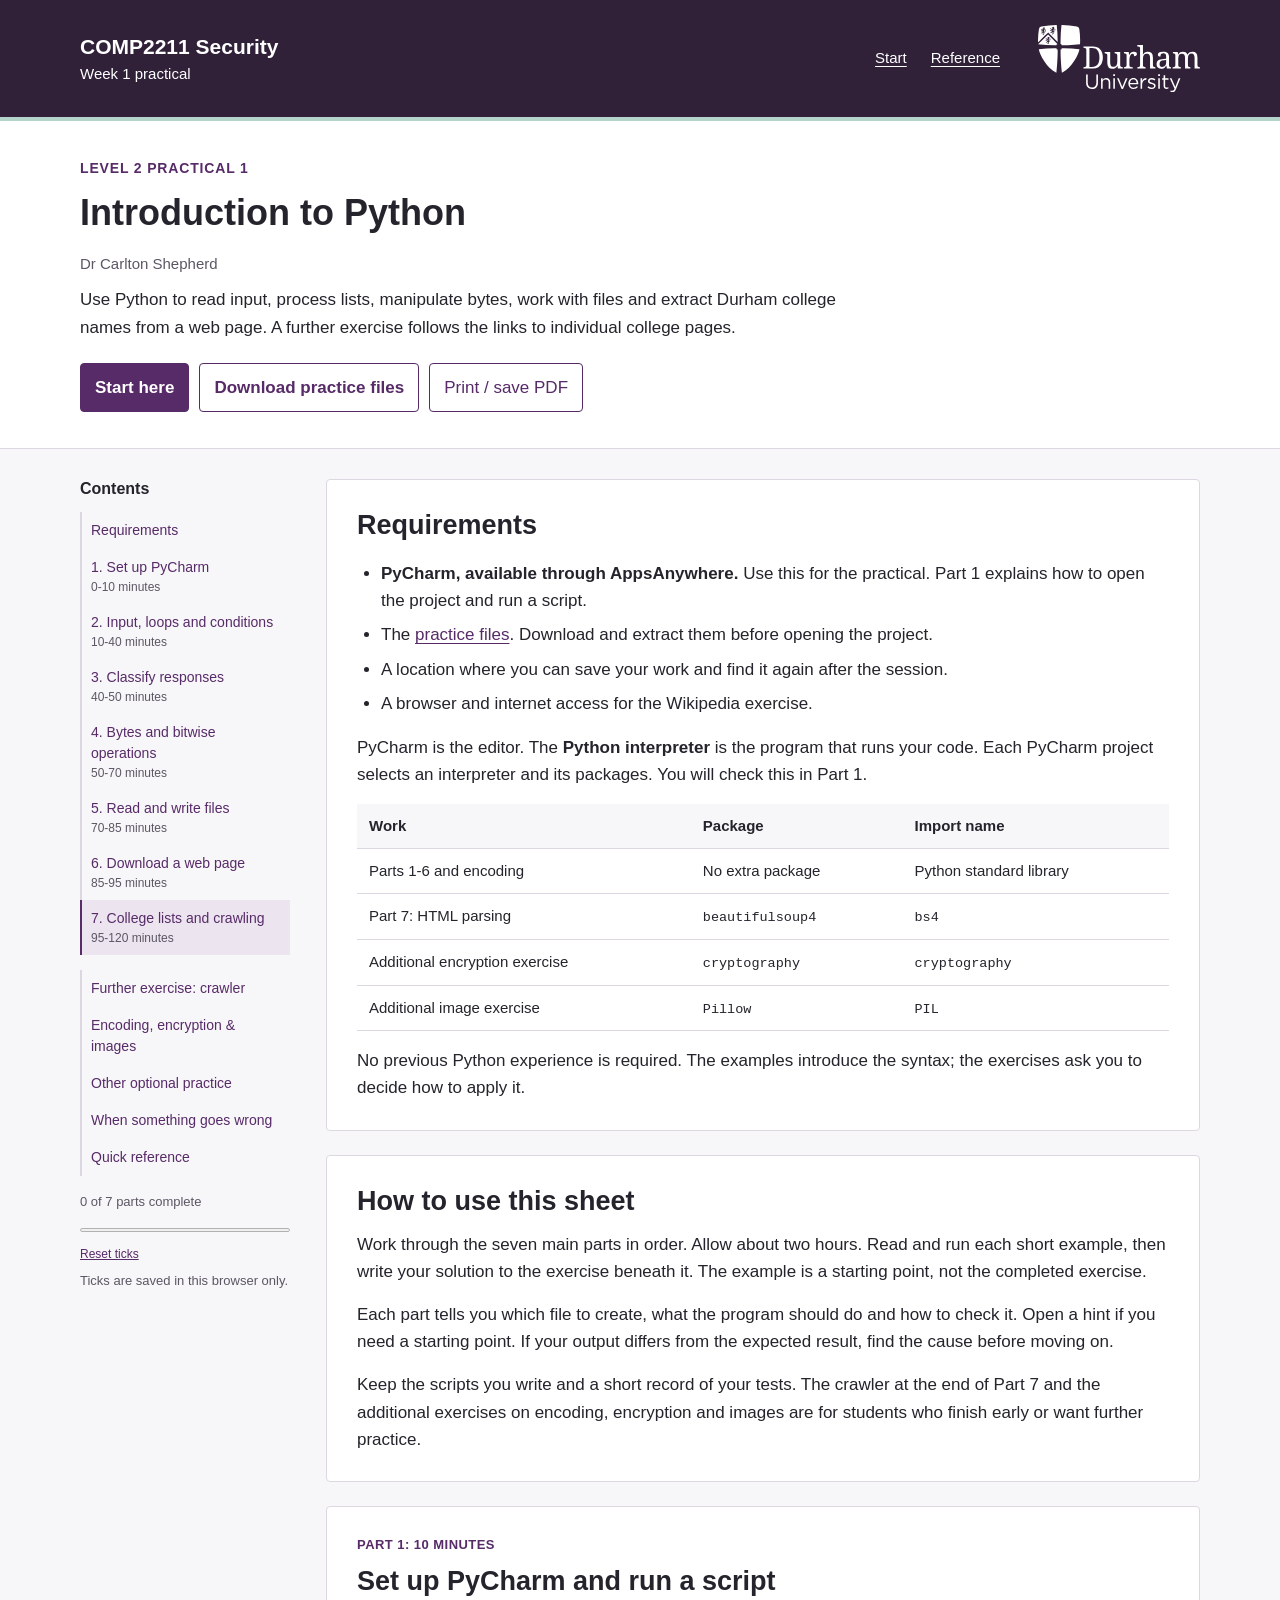
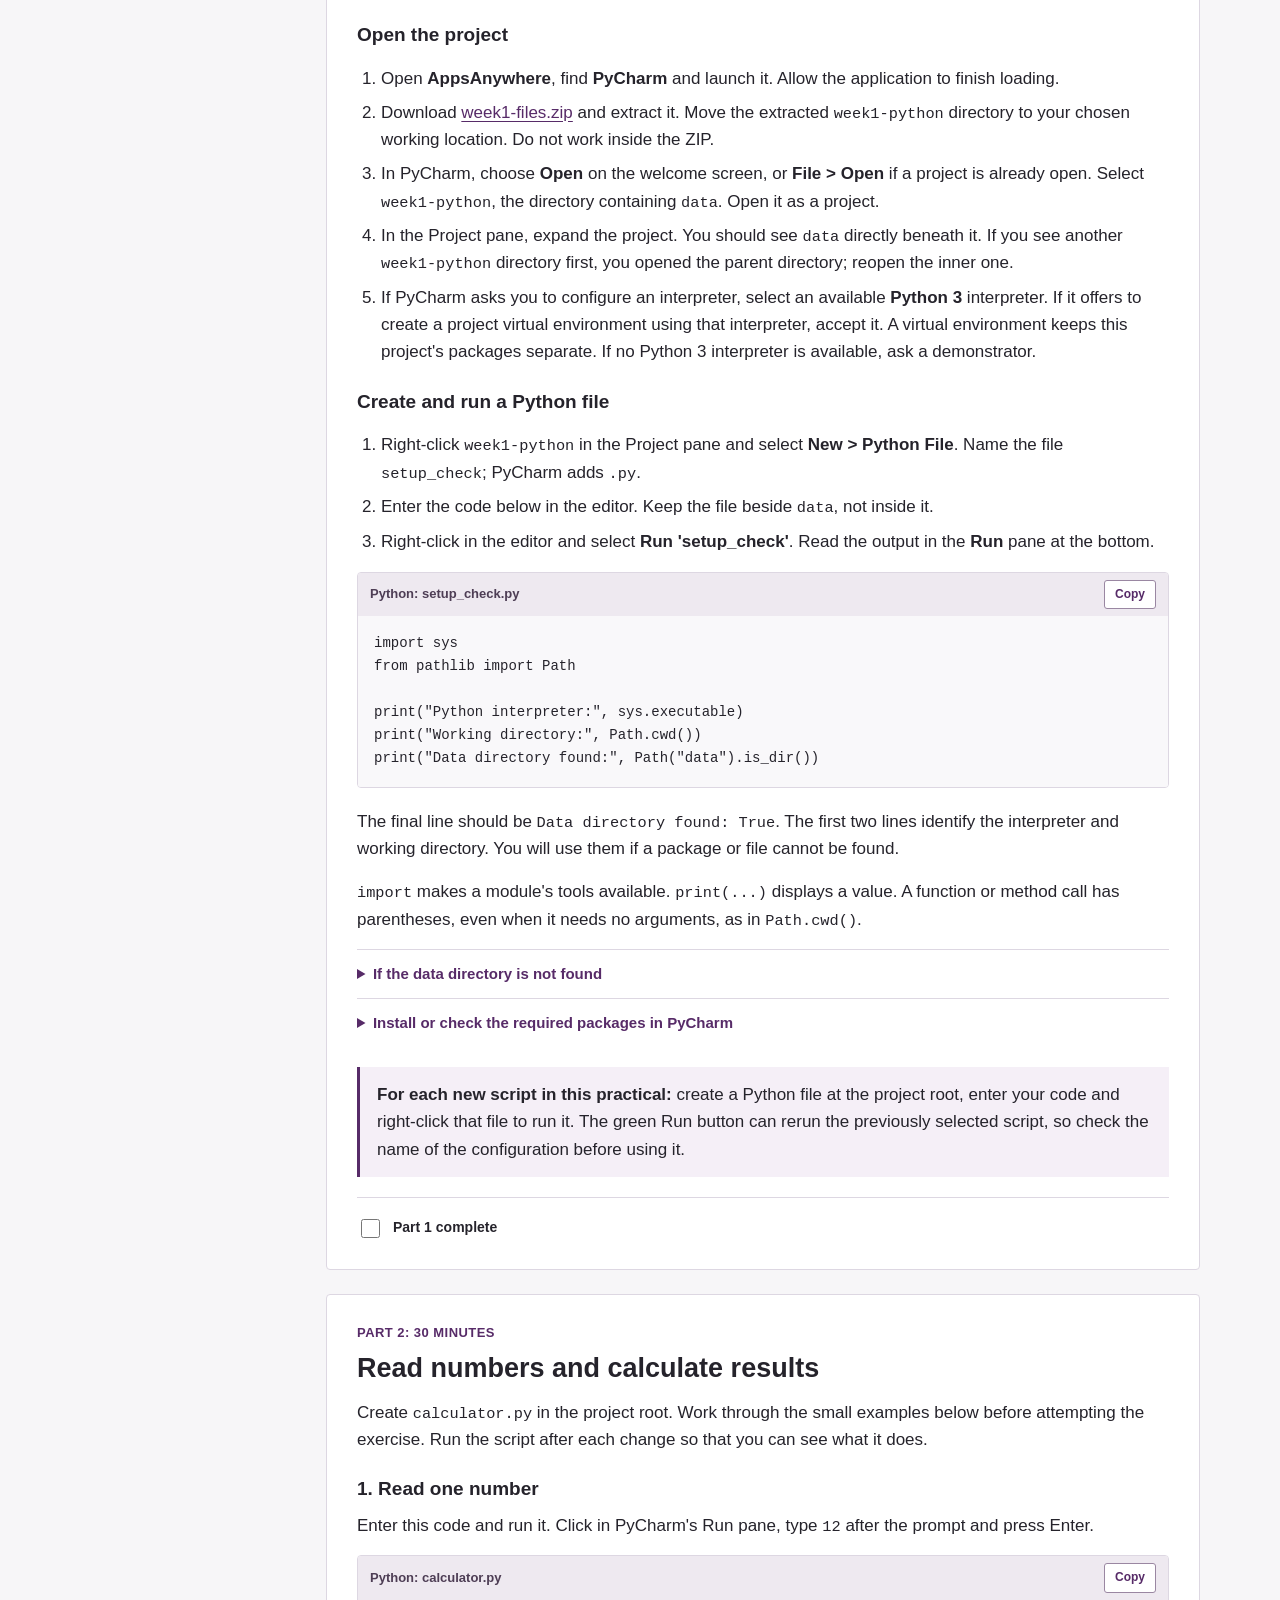
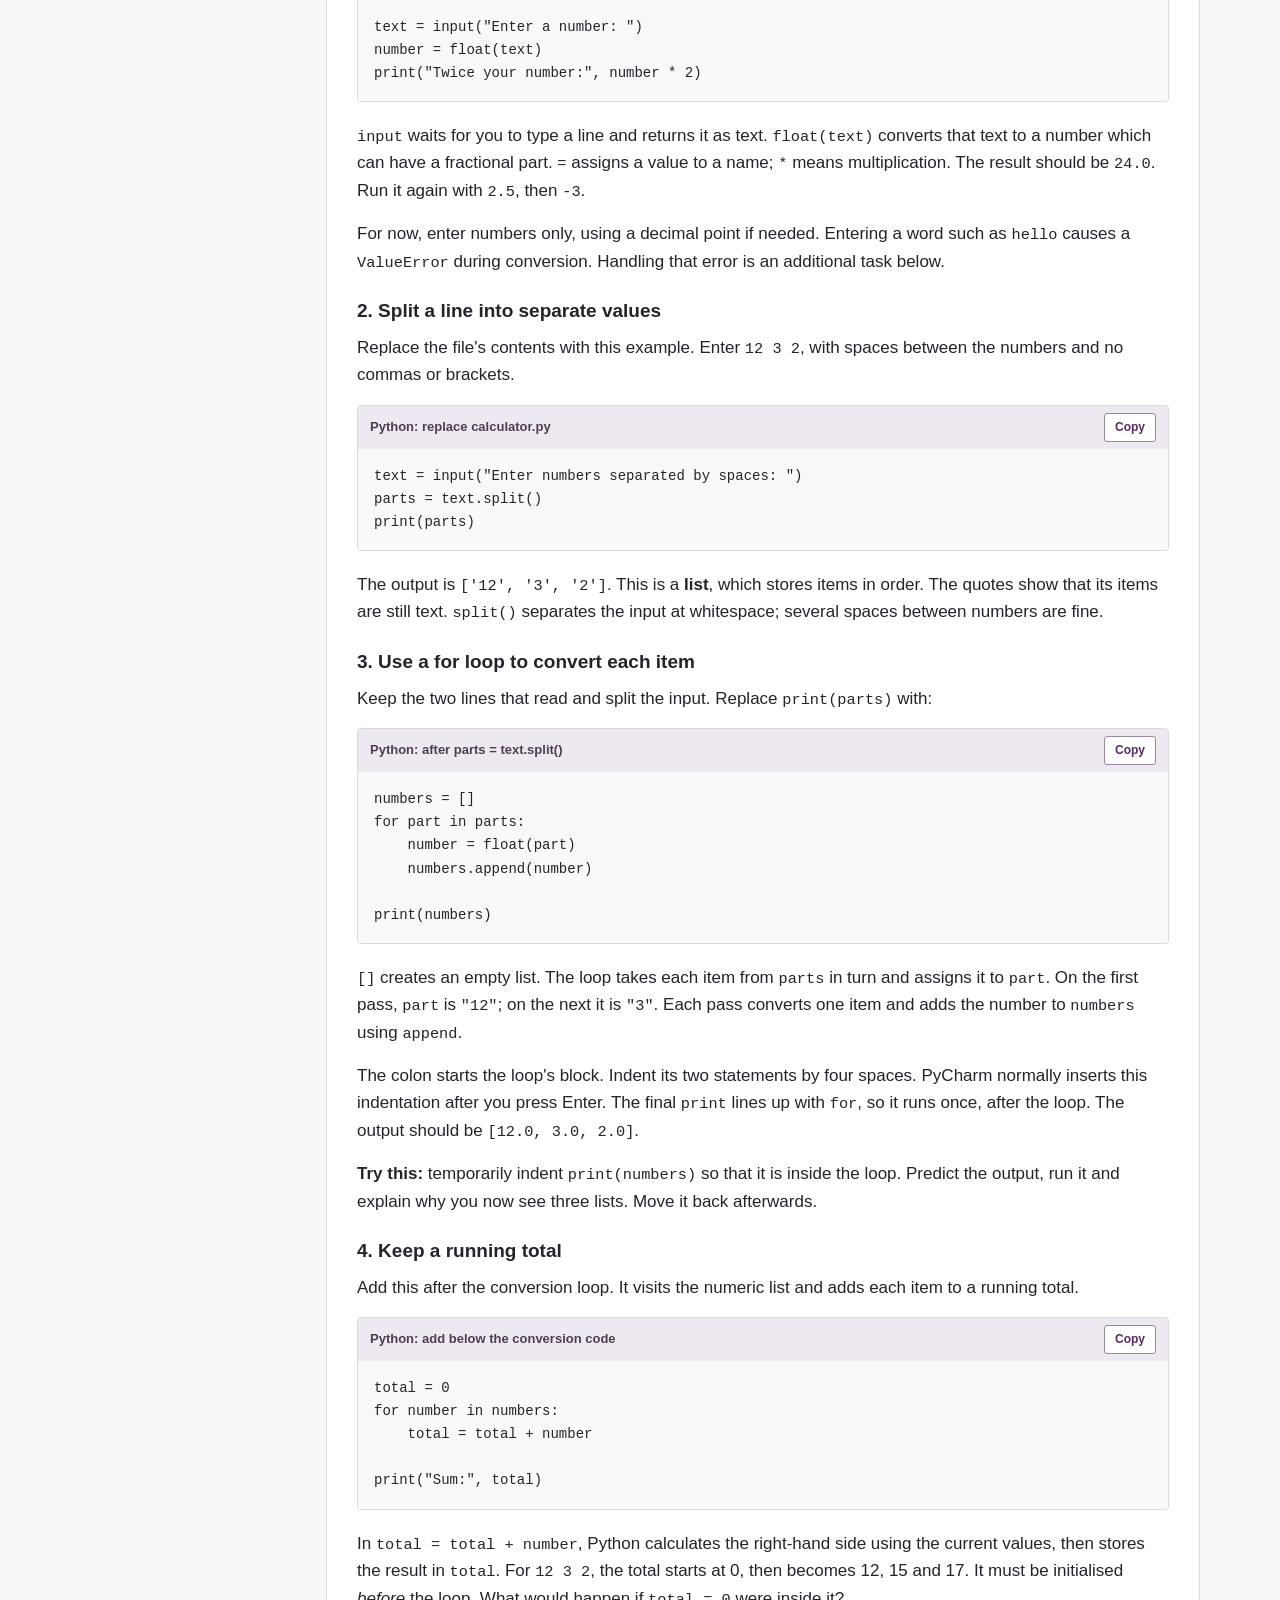
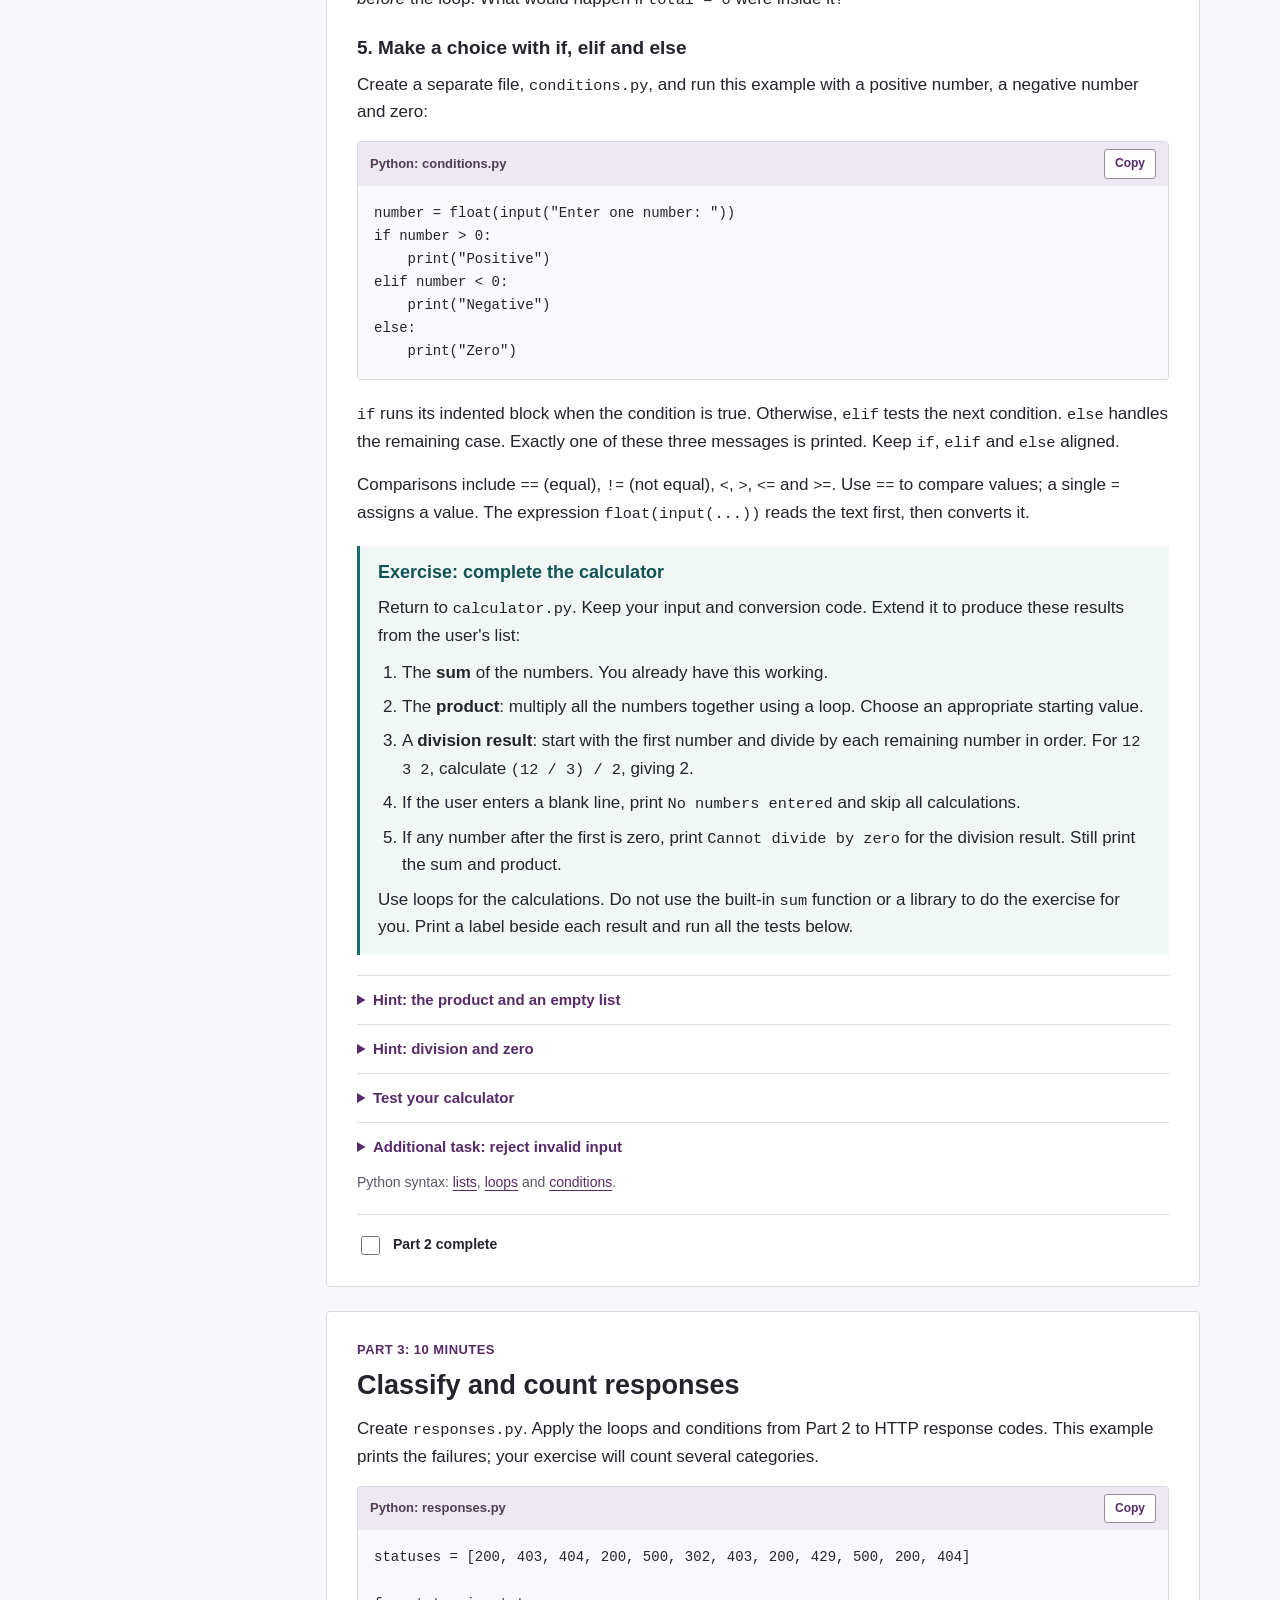
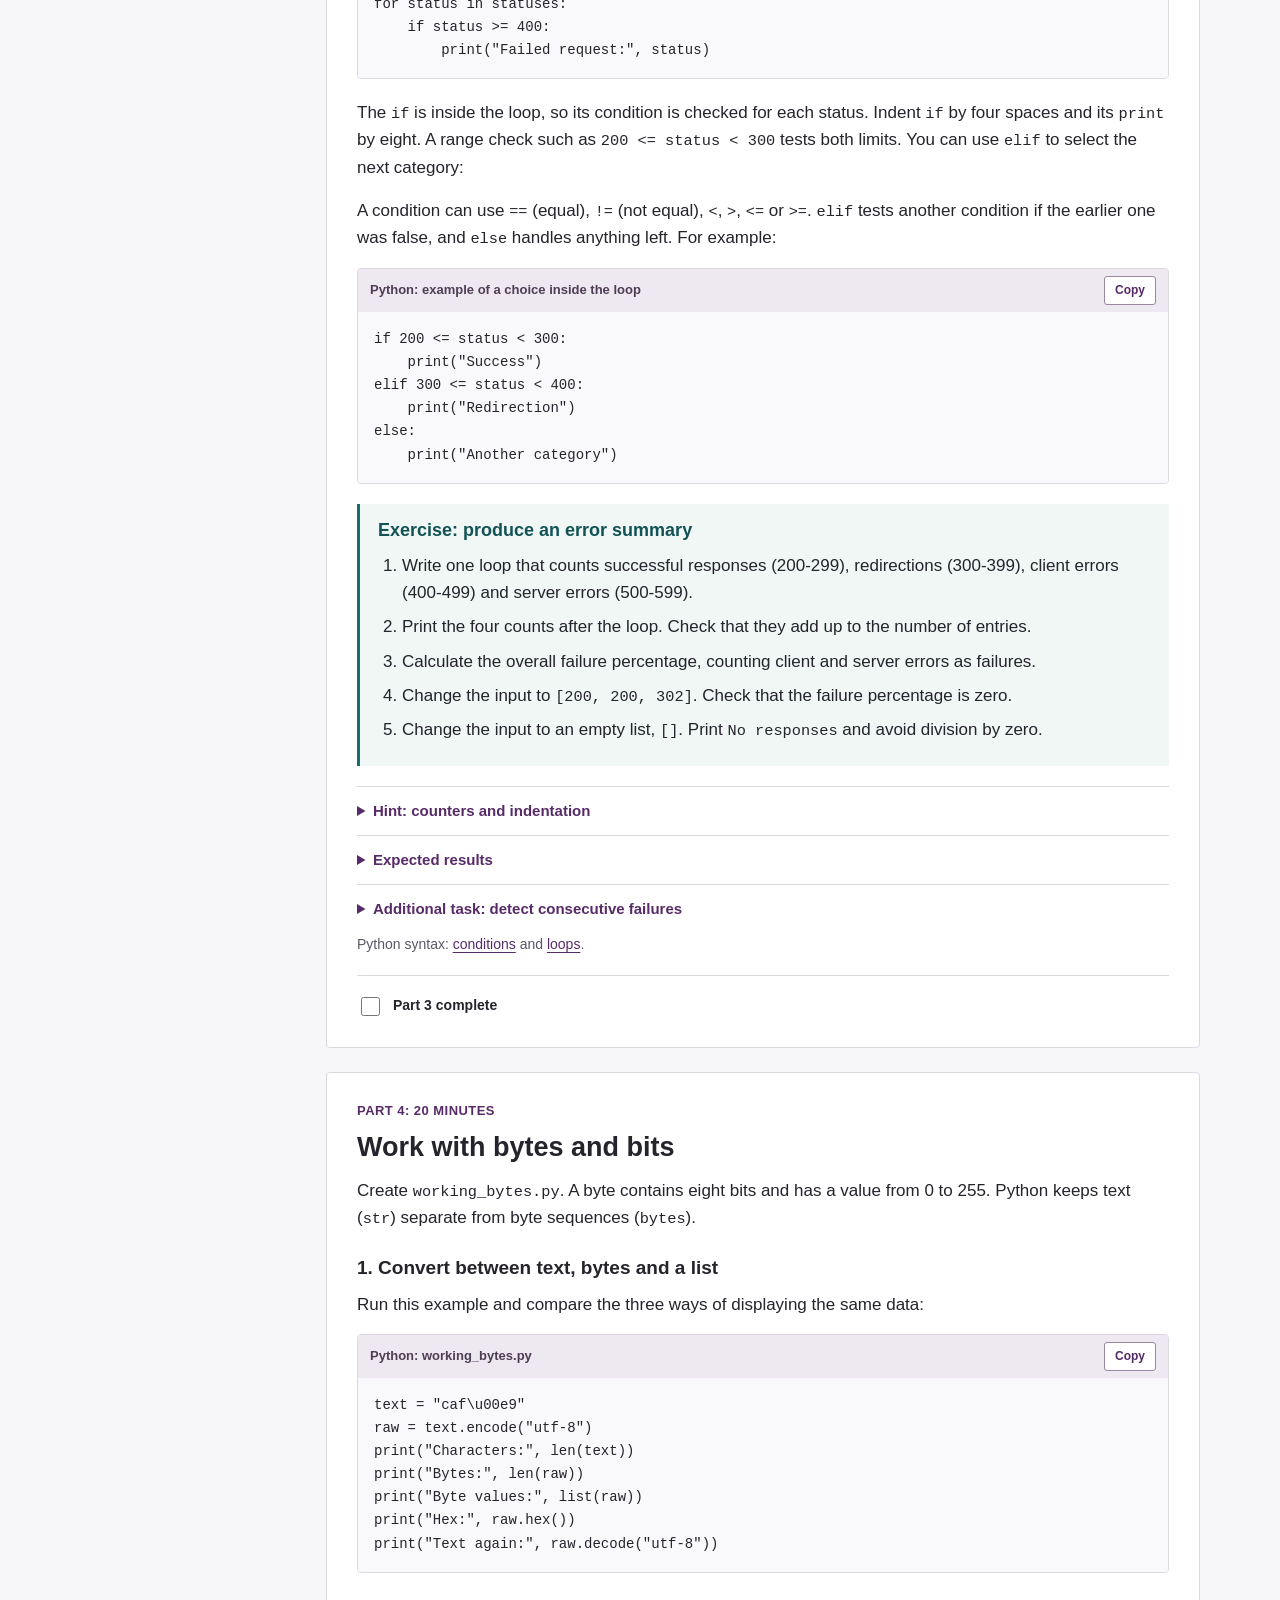
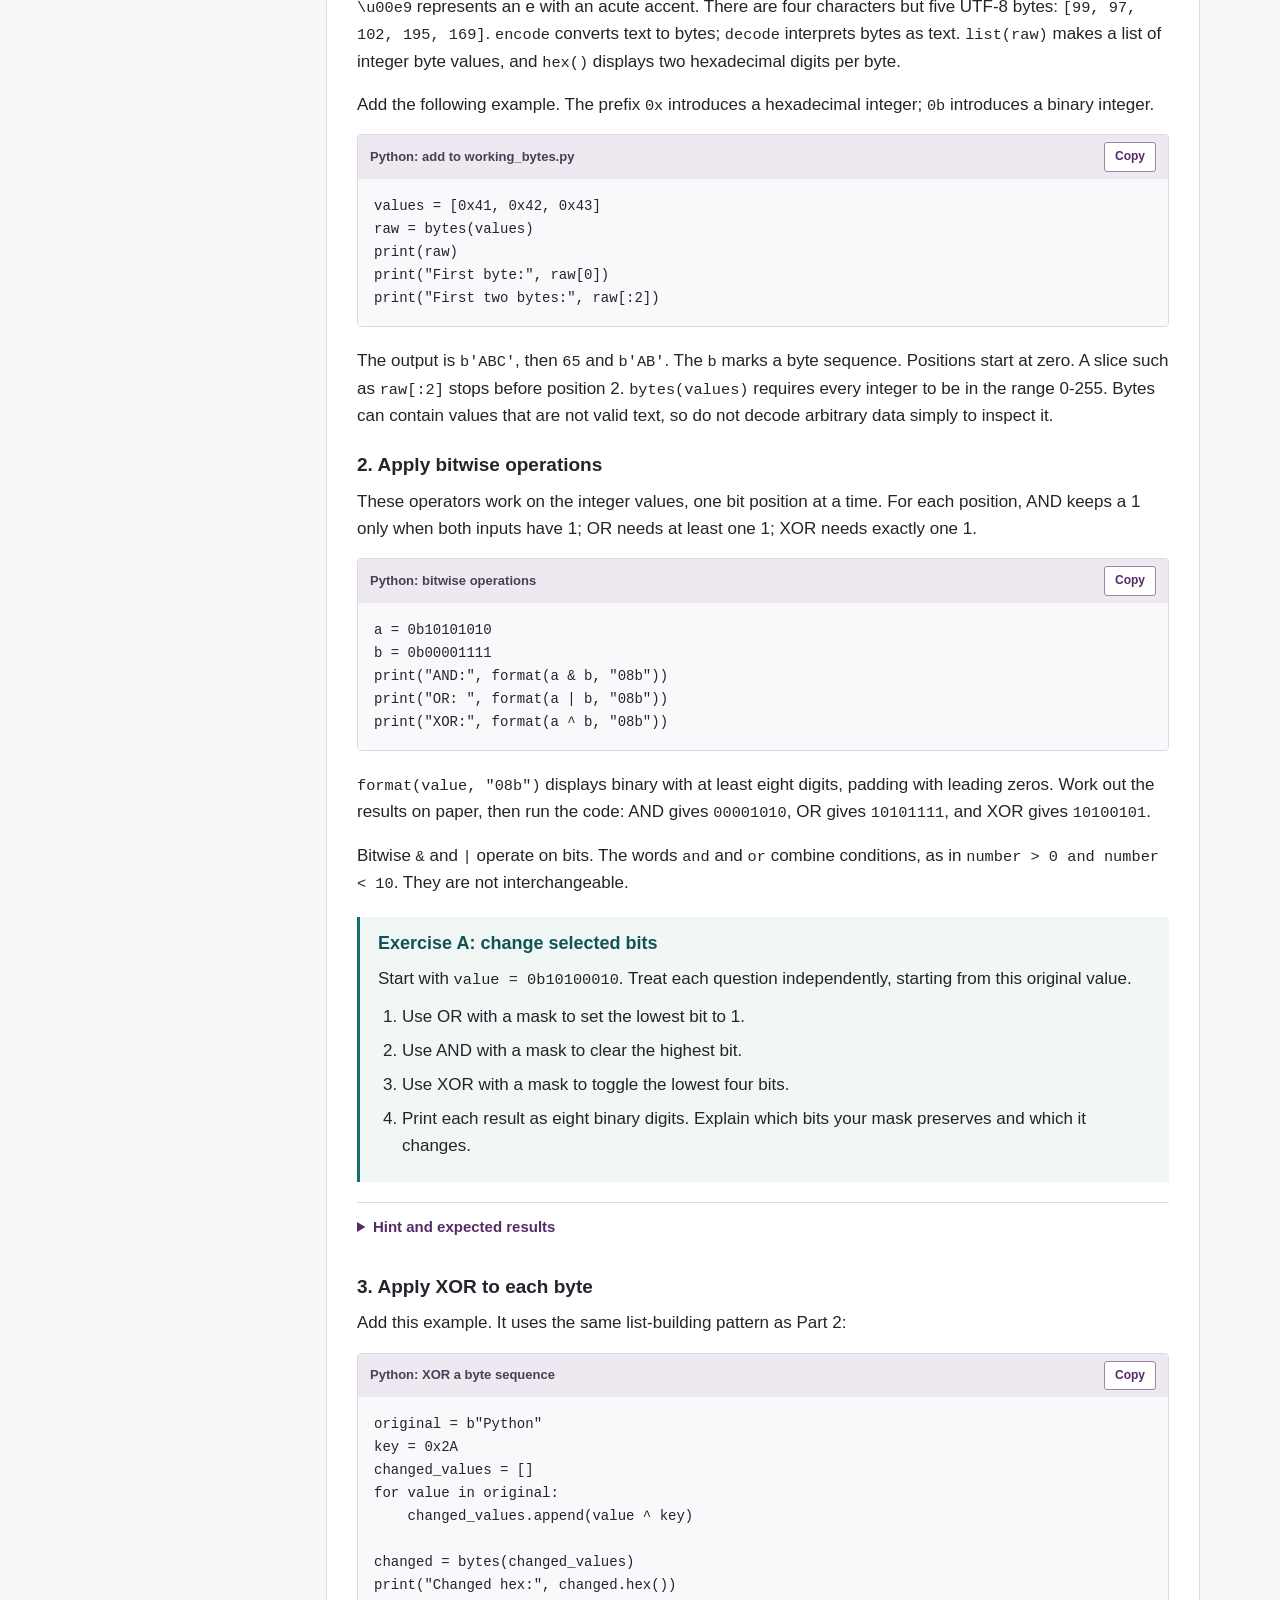
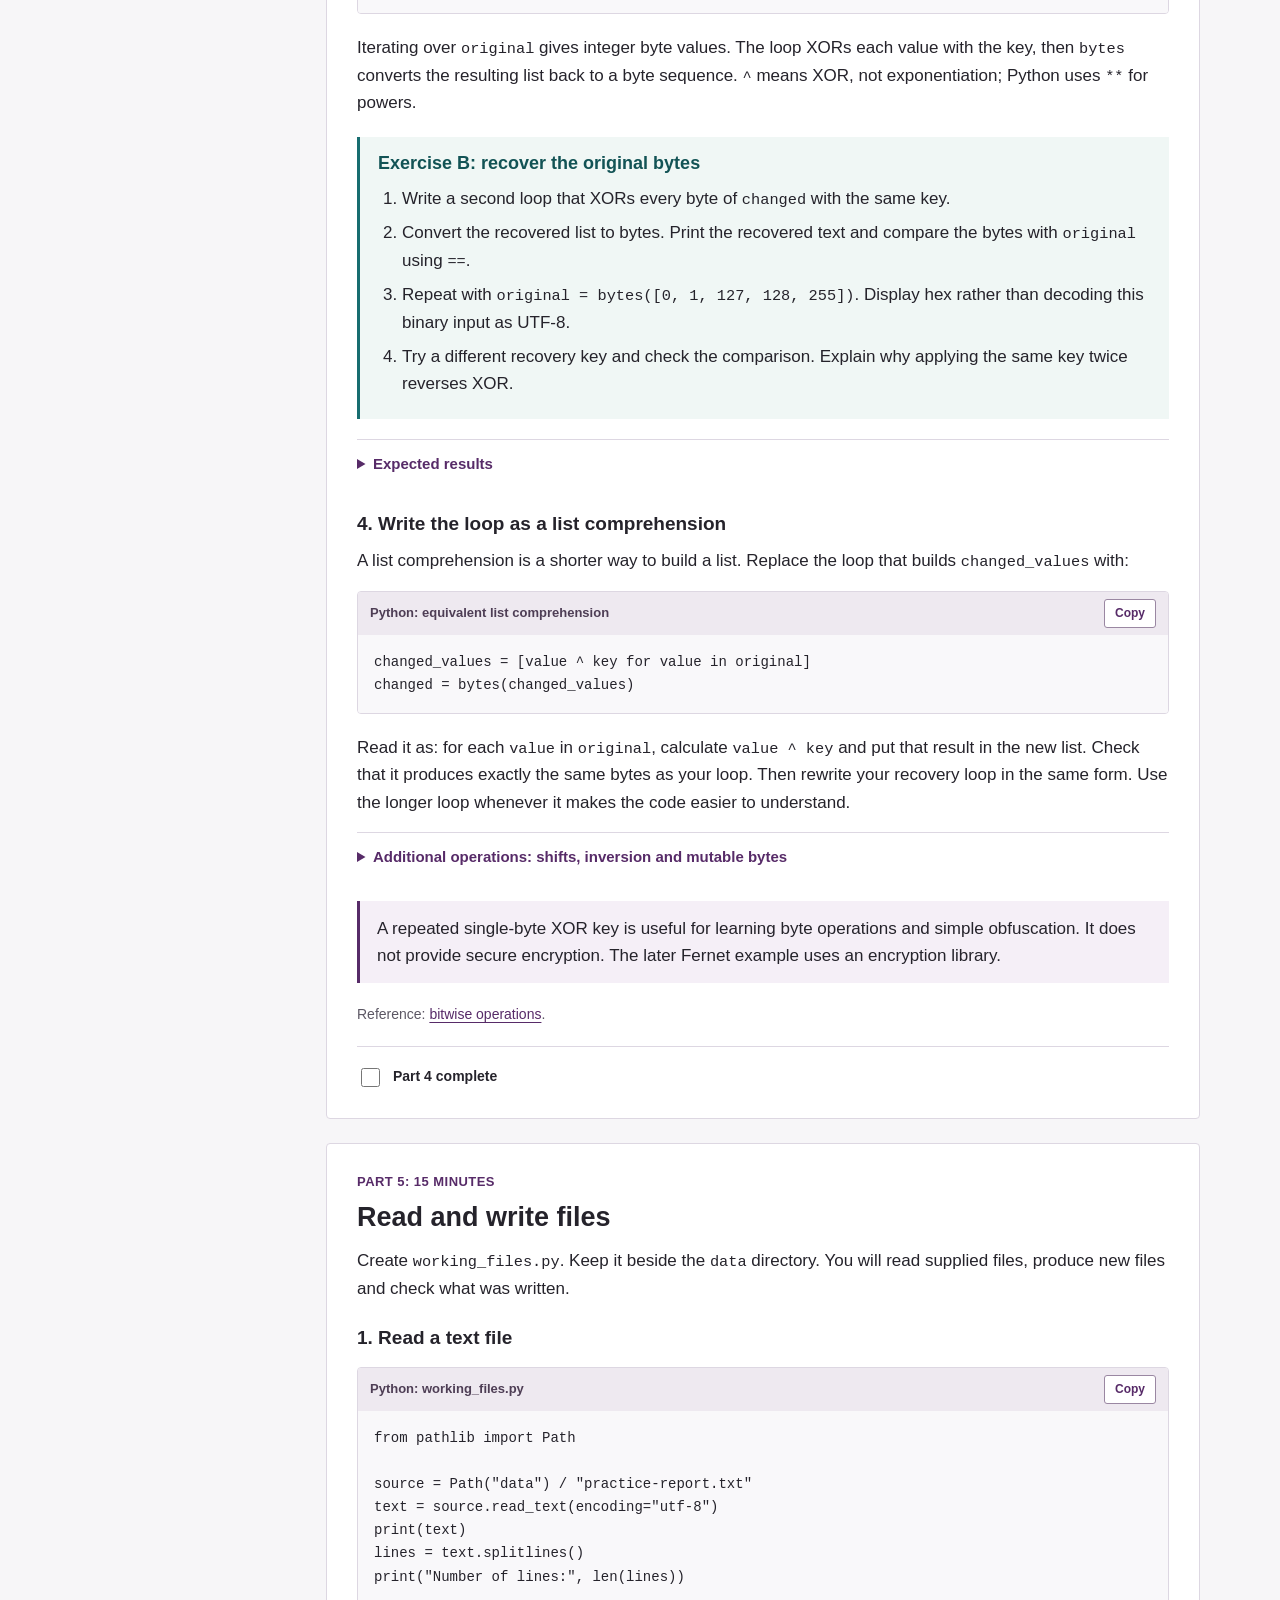
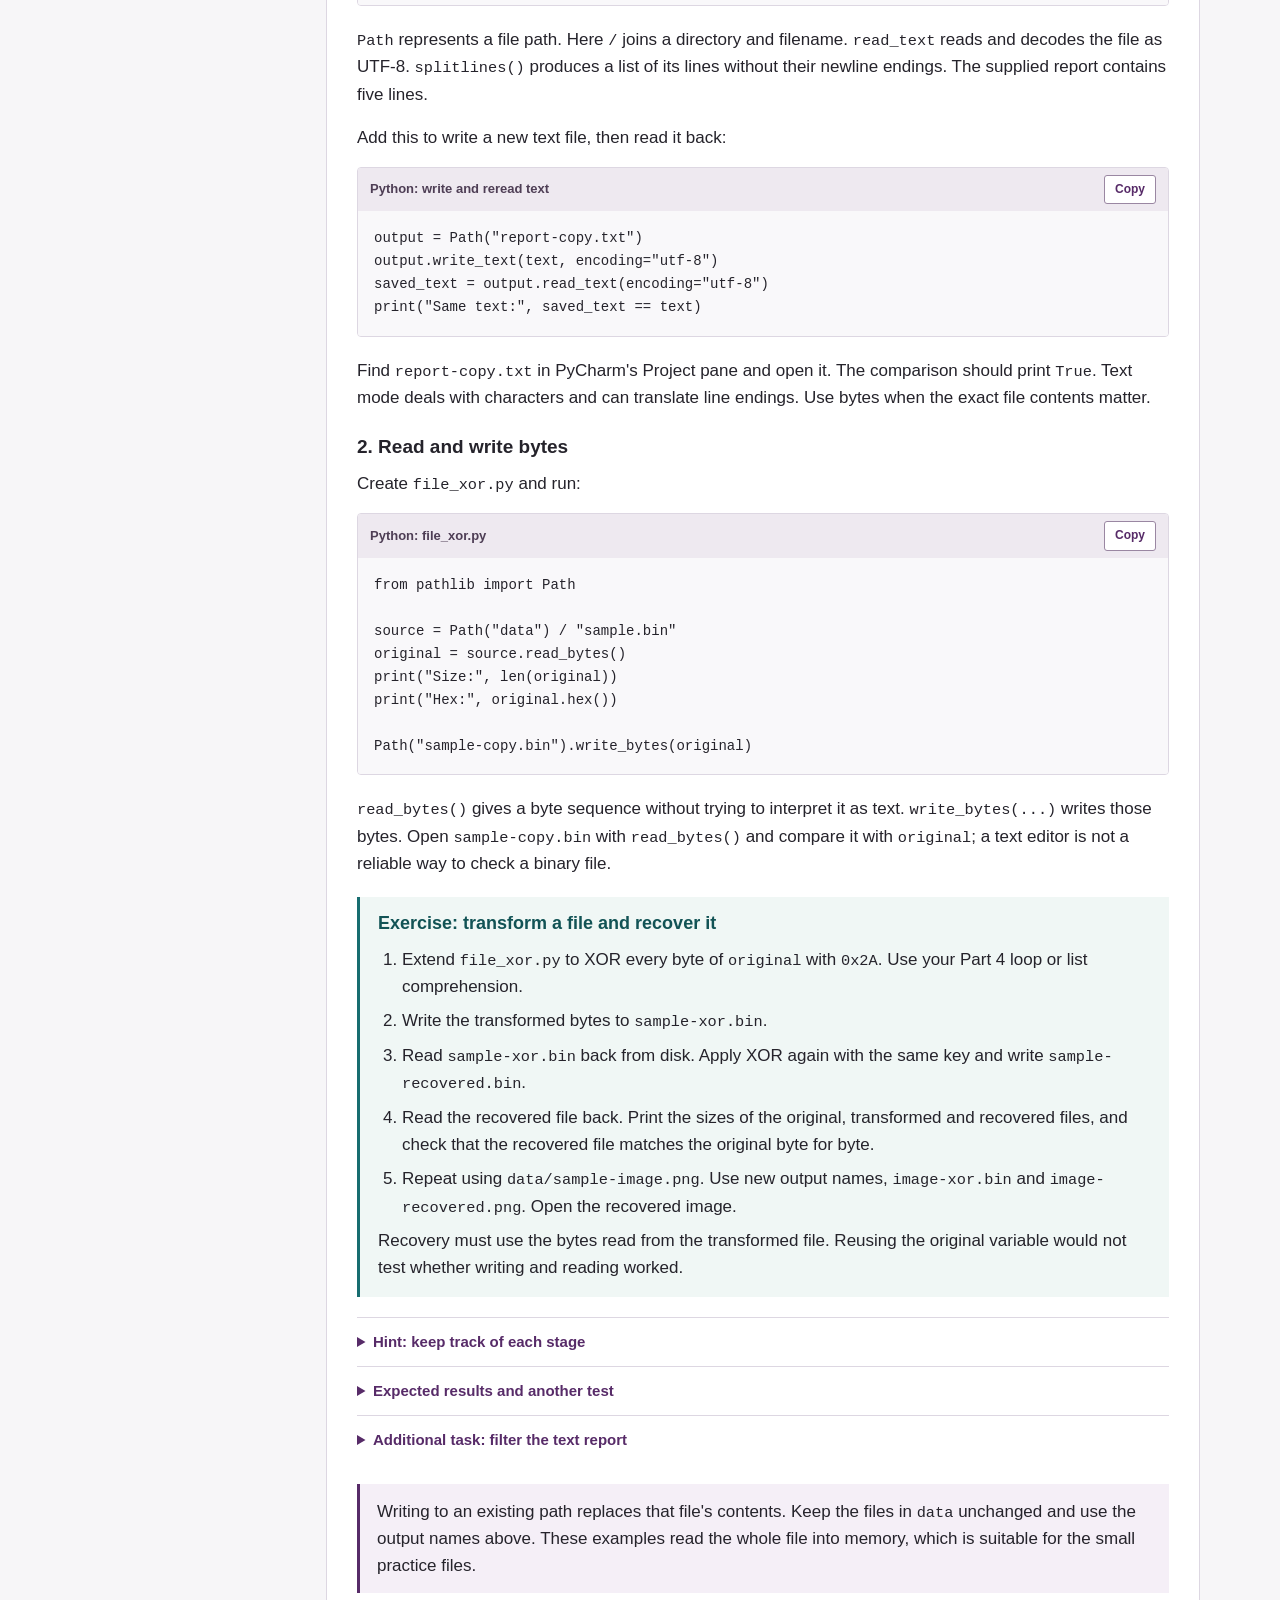
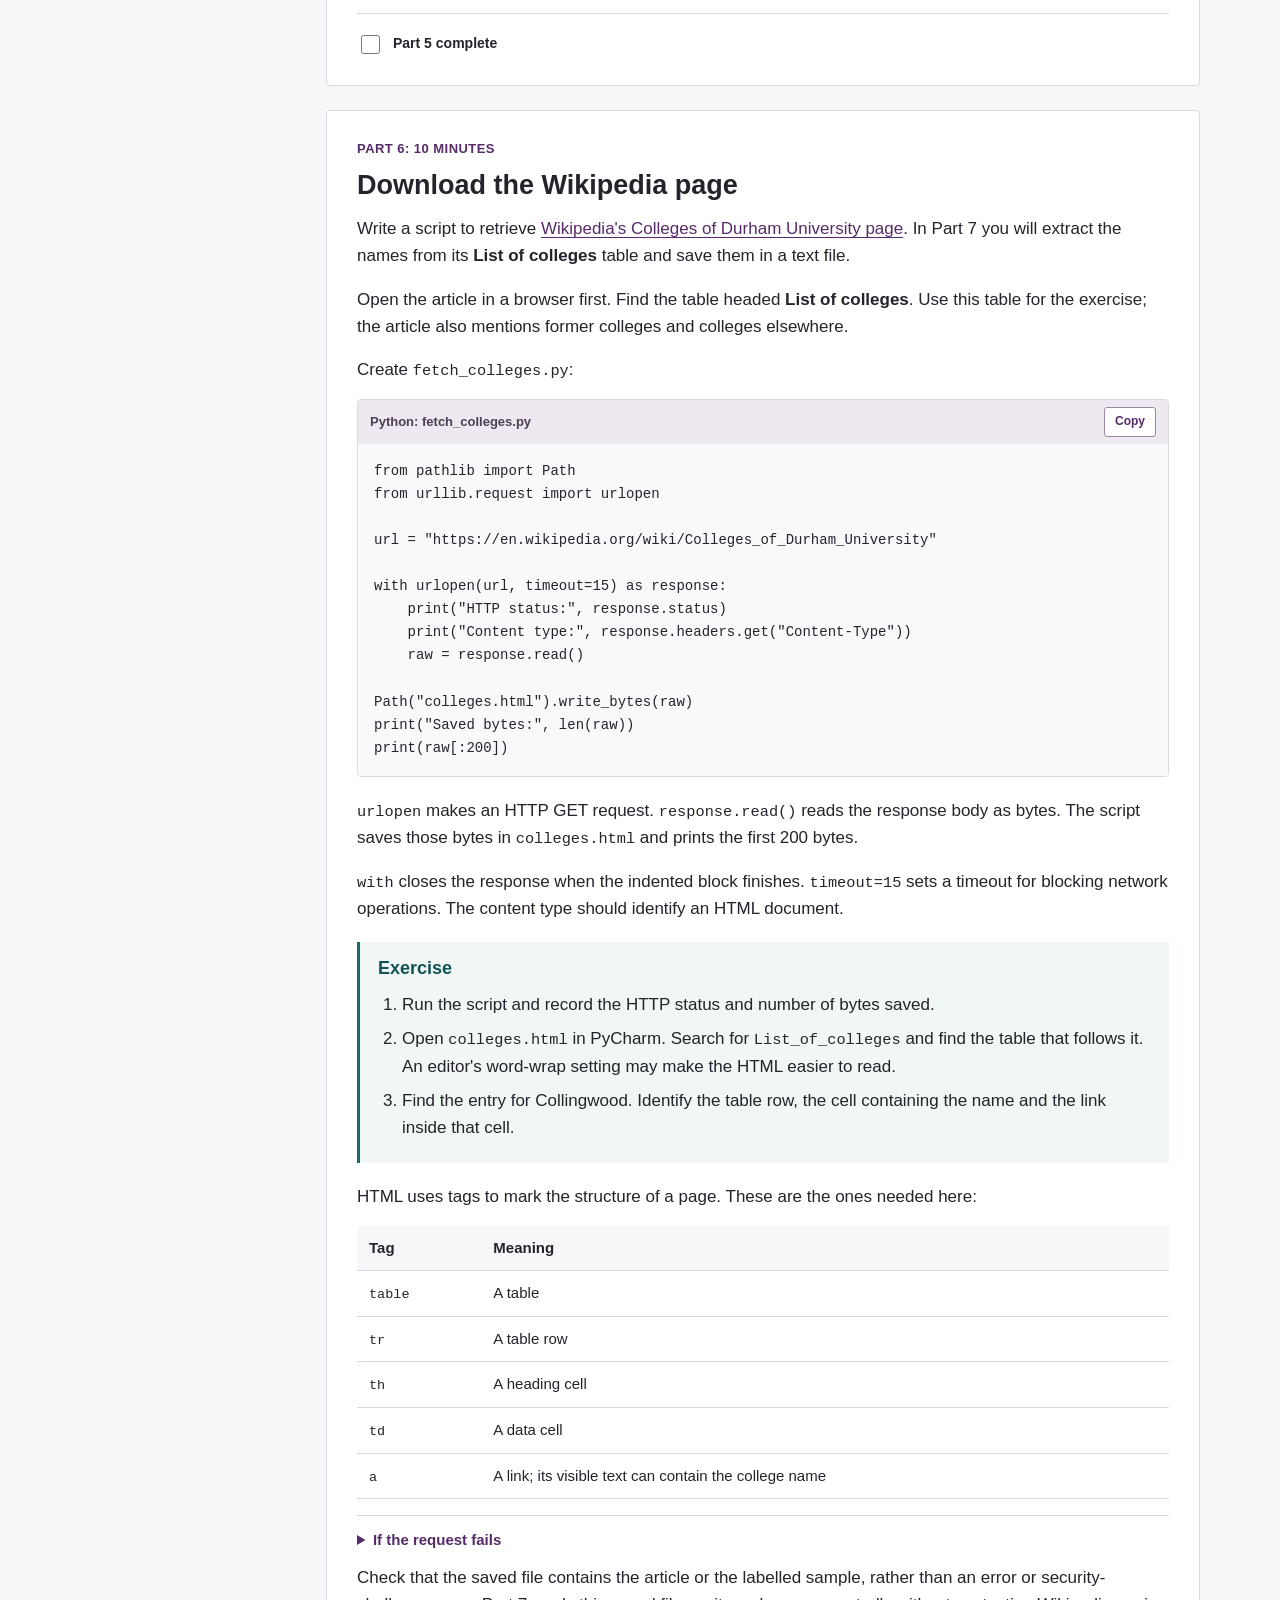
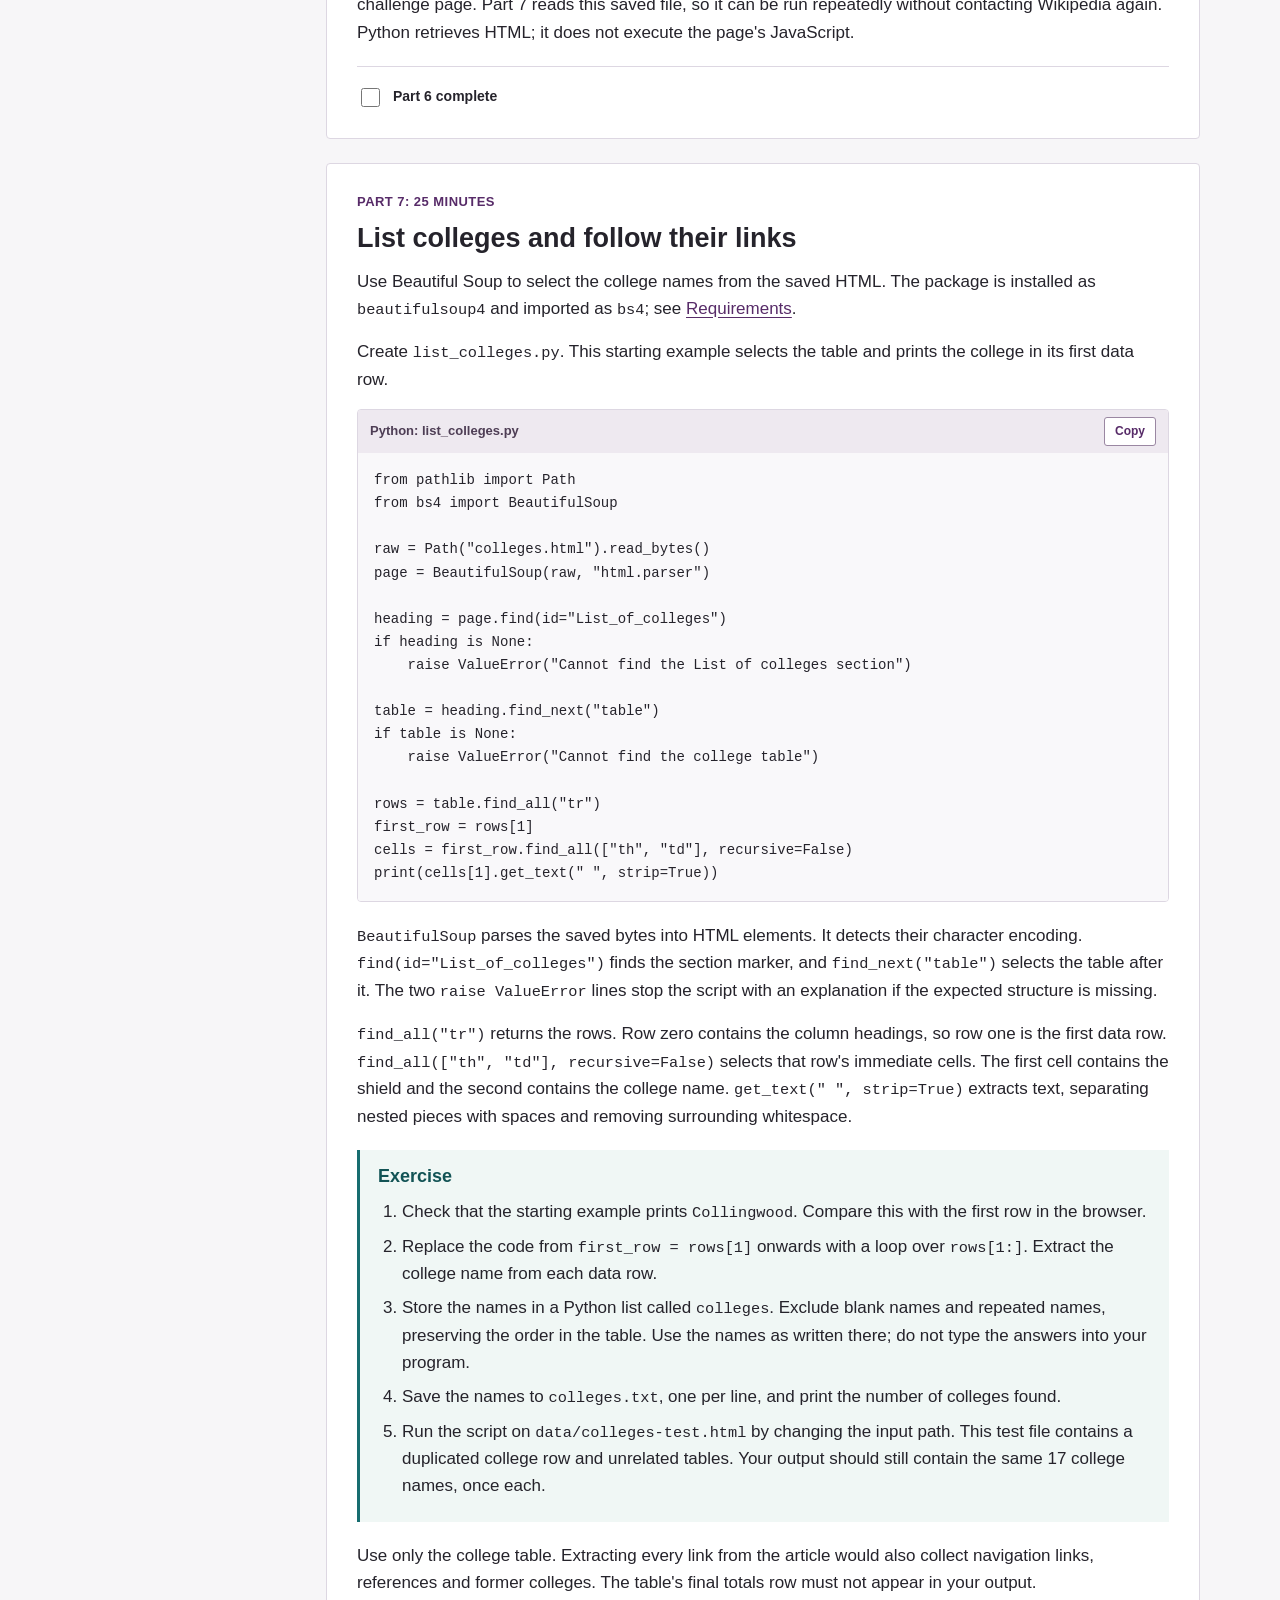
==== commit a791b9b3: "Update" ====
--- a/week1/index.html
+++ b/week1/index.html
@@ -3,47 +3,151 @@
 <html lang="en-GB"><head><meta charset="utf-8"/><meta content="width=device-width,initial-scale=1" name="viewport"/><meta content="light" name="color-scheme"/><meta content="A two-hour introduction to Python for security practicals: scripts, loops, bytes, files and HTTP requests." name="description"/><title>Week 1: Introduction to Python | Durham University</title><link href="assets/style.css" rel="stylesheet"/><script defer="" src="assets/practical.js"></script></head><body>
 <a class="skip-link" href="#main">Skip to content</a>
 <header class="masthead"><div class="wrap"><div class="brand">COMP2211 Security<small>Week 1 practical</small></div><nav aria-label="Main navigation"><a href="#requirements">Start</a><a href="#reference">Reference</a></nav><img alt="Durham University" class="durham-logo" src="assets/durham-logo.svg" width="162"/></div></header>
-<main id="main"><section class="hero"><div class="wrap"><p class="tag">Level 2 practical 1</p><h1>Introduction to Python</h1><p class="course" style="margin-top:18px">Dr Carlton Shepherd</p><p>Use Python to analyse response codes, check binary records, process files and extract a list of Durham colleges from a web page. The examples explain the Python syntax; you will write and test the programs that use it.</p><div class="actions"><a class="button" href="#requirements">Start here</a><a class="button secondary" download="" href="week1-files.zip">Download practice files</a><button class="button secondary print-button js-only" id="print" type="button">Print / save PDF</button></div></div></section>
+<main id="main"><section class="hero"><div class="wrap"><p class="tag">Level 2 practical 1</p><h1>Introduction to Python</h1><p class="course" style="margin-top:18px">Dr Carlton Shepherd</p><p>Use Python to read input, process lists, manipulate bytes, work with files and extract Durham college names from a web page. A further exercise follows the links to individual college pages.</p><div class="actions"><a class="button" href="#requirements">Start here</a><a class="button secondary" download="" href="week1-files.zip">Download practice files</a><button class="button secondary print-button js-only" id="print" type="button">Print / save PDF</button></div></div></section>
 <div class="wrap layout"><aside aria-label="Practical contents" class="toc"><h2>Contents</h2><a href="#requirements">Requirements</a><ol>
-<li><a href="#part1">1. Set up PyCharm<span>0-10 minutes</span></a></li><li><a href="#part2">2. Calculate a summary<span>10-20 minutes</span></a></li><li><a href="#part3">3. Classify responses<span>20-40 minutes</span></a></li><li><a href="#part4">4. Interpret binary records<span>40-60 minutes</span></a></li><li><a href="#part5">5. Check a batch of files<span>60-80 minutes</span></a></li><li><a href="#part6">6. Download a web page<span>80-95 minutes</span></a></li><li><a href="#part7">7. List Durham colleges<span>95-120 minutes</span></a></li></ol><div class="extra"><a href="#worked-examples">Encoding, encryption &amp; images</a><a href="#extensions">Other optional practice</a><a href="#troubleshooting">When something goes wrong</a><a href="#reference">Quick reference</a></div><div class="js-only"><p aria-live="polite" class="progress-text" id="progress-label">0 of 7 parts complete</p><progress aria-labelledby="progress-label" id="progress" max="7" value="0"></progress><button class="reset" id="reset" type="button">Reset ticks</button><p class="screen-status" id="storage-note">Ticks are saved in this browser only.</p></div></aside><div class="content">
-<section class="section" id="requirements"><h2>Requirements</h2><ul><li><strong>PyCharm, available through AppsAnywhere.</strong> Use this for the practical. Part 1 explains how to open the project and run a script.</li><li>The <a download="" href="week1-files.zip">practice files</a>. Download and extract them before opening the project.</li><li>A location where you can save your work and find it again after the session.</li><li>A browser and internet access for the Wikipedia exercise.</li></ul><p>PyCharm is the editor. The <strong>Python interpreter</strong> is the program that runs your code. Each PyCharm project selects an interpreter and its packages. You will check this in Part 1.</p><div class="table-scroll"><table><thead><tr><th scope="col">Work</th><th scope="col">Package</th><th scope="col">Import name</th></tr></thead><tbody><tr><td>Parts 1-6 and encoding</td><td>No extra package</td><td>Python standard library</td></tr><tr><td>Part 7: HTML parsing</td><td><code>beautifulsoup4</code></td><td><code>bs4</code></td></tr><tr><td>Additional encryption exercise</td><td><code>cryptography</code></td><td><code>cryptography</code></td></tr><tr><td>Additional image exercise</td><td><code>Pillow</code></td><td><code>PIL</code></td></tr></tbody></table></div><p>No previous Python experience is required. The examples introduce the syntax; the exercises ask you to decide how to apply it.</p></section><section class="section" id="before"><h2>How to use this sheet</h2><p>Work through the seven main parts in order. Allow about two hours. Read and run each short example, then write your solution to the exercise beneath it. The example is a starting point, not the completed exercise.</p><p>Each part tells you which file to create, what the program should do and how to check it. Open a hint if you need a starting point. If your output differs from the expected result, find the cause before moving on.</p><p>Keep the scripts you write and a short record of your tests. The additional exercises on encoding, encryption and images are for students who finish early or want further practice.</p></section>
+<li><a href="#part1">1. Set up PyCharm<span>0-10 minutes</span></a></li><li><a href="#part2">2. Input, loops and conditions<span>10-40 minutes</span></a></li><li><a href="#part3">3. Classify responses<span>40-50 minutes</span></a></li><li><a href="#part4">4. Bytes and bitwise operations<span>50-70 minutes</span></a></li><li><a href="#part5">5. Read and write files<span>70-85 minutes</span></a></li><li><a href="#part6">6. Download a web page<span>85-95 minutes</span></a></li><li><a href="#part7">7. College lists and crawling<span>95-120 minutes</span></a></li></ol><div class="extra"><a href="#crawler">Further exercise: crawler</a><a href="#worked-examples">Encoding, encryption &amp; images</a><a href="#extensions">Other optional practice</a><a href="#troubleshooting">When something goes wrong</a><a href="#reference">Quick reference</a></div><div class="js-only"><p aria-live="polite" class="progress-text" id="progress-label">0 of 7 parts complete</p><progress aria-labelledby="progress-label" id="progress" max="7" value="0"></progress><button class="reset" id="reset" type="button">Reset ticks</button><p class="screen-status" id="storage-note">Ticks are saved in this browser only.</p></div></aside><div class="content">
+<section class="section" id="requirements"><h2>Requirements</h2><ul><li><strong>PyCharm, available through AppsAnywhere.</strong> Use this for the practical. Part 1 explains how to open the project and run a script.</li><li>The <a download="" href="week1-files.zip">practice files</a>. Download and extract them before opening the project.</li><li>A location where you can save your work and find it again after the session.</li><li>A browser and internet access for the Wikipedia exercise.</li></ul><p>PyCharm is the editor. The <strong>Python interpreter</strong> is the program that runs your code. Each PyCharm project selects an interpreter and its packages. You will check this in Part 1.</p><div class="table-scroll"><table><thead><tr><th scope="col">Work</th><th scope="col">Package</th><th scope="col">Import name</th></tr></thead><tbody><tr><td>Parts 1-6 and encoding</td><td>No extra package</td><td>Python standard library</td></tr><tr><td>Part 7: HTML parsing</td><td><code>beautifulsoup4</code></td><td><code>bs4</code></td></tr><tr><td>Additional encryption exercise</td><td><code>cryptography</code></td><td><code>cryptography</code></td></tr><tr><td>Additional image exercise</td><td><code>Pillow</code></td><td><code>PIL</code></td></tr></tbody></table></div><p>No previous Python experience is required. The examples introduce the syntax; the exercises ask you to decide how to apply it.</p></section><section class="section" id="before"><h2>How to use this sheet</h2><p>Work through the seven main parts in order. Allow about two hours. Read and run each short example, then write your solution to the exercise beneath it. The example is a starting point, not the completed exercise.</p><p>Each part tells you which file to create, what the program should do and how to check it. Open a hint if you need a starting point. If your output differs from the expected result, find the cause before moving on.</p><p>Keep the scripts you write and a short record of your tests. The crawler at the end of Part 7 and the additional exercises on encoding, encryption and images are for students who finish early or want further practice.</p></section>
 <section aria-labelledby="title1" class="section" id="part1"><p class="eyebrow">Part 1: 10 minutes</p><h2 id="title1">Set up PyCharm and run a script</h2><h3>Open the project</h3><ol><li>Open <strong>AppsAnywhere</strong>, find <strong>PyCharm</strong> and launch it. Allow the application to finish loading.</li><li>Download <a download="" href="week1-files.zip">week1-files.zip</a> and extract it. Move the extracted <code>week1-python</code> directory to your chosen working location. Do not work inside the ZIP.</li><li>In PyCharm, choose <strong>Open</strong> on the welcome screen, or <strong>File &gt; Open</strong> if a project is already open. Select <code>week1-python</code>, the directory containing <code>data</code>. Open it as a project.</li><li>In the Project pane, expand the project. You should see <code>data</code> directly beneath it. If you see another <code>week1-python</code> directory first, you opened the parent directory; reopen the inner one.</li><li>If PyCharm asks you to configure an interpreter, select an available <strong>Python 3</strong> interpreter. If it offers to create a project virtual environment using that interpreter, accept it. A virtual environment keeps this project's packages separate. If no Python 3 interpreter is available, ask a demonstrator.</li></ol><h3>Create and run a Python file</h3><ol><li>Right-click <code>week1-python</code> in the Project pane and select <strong>New &gt; Python File</strong>. Name the file <code>setup_check</code>; PyCharm adds <code>.py</code>.</li><li>Enter the code below in the editor. Keep the file beside <code>data</code>, not inside it.</li><li>Right-click in the editor and select <strong>Run 'setup_check'</strong>. Read the output in the <strong>Run</strong> pane at the bottom.</li></ol><div class="codebox"><div class="codebar"><span>Python: setup_check.py</span><button aria-label="Copy Python: setup_check.py" class="copy js-only" type="button">Copy</button></div><pre tabindex="0"><code>import sys
 from pathlib import Path
 
 print("Python interpreter:", sys.executable)
 print("Working directory:", Path.cwd())
 print("Data directory found:", Path("data").is_dir())</code></pre></div><p>The final line should be <code>Data directory found: True</code>. The first two lines identify the interpreter and working directory. You will use them if a package or file cannot be found.</p><p><code>import</code> makes a module's tools available. <code>print(...)</code> displays a value. A function or method call has parentheses, even when it needs no arguments, as in <code>Path.cwd()</code>.</p><details><summary>If the data directory is not found</summary><p>Check that <code>setup_check.py</code> and <code>data</code> are both directly inside the project. Then open <strong>Run &gt; Edit Configurations</strong>, select the configuration for your script and set its <strong>Working directory</strong> to <code>week1-python</code>. Run the script again. Ask a demonstrator if the field is not visible in your version of PyCharm.</p></details><details><summary>Install or check the required packages in PyCharm</summary><ol><li>Open <strong>View &gt; Tool Windows &gt; Python Packages</strong>. Alternatively, open Settings and search for <strong>Python Interpreter</strong>.</li><li>Check that the selected interpreter is the one used by this project.</li><li>Search for <code>beautifulsoup4</code>. If it is not installed, select it and click <strong>Install</strong>. This is needed for Part 7.</li><li>Repeat for <code>cryptography</code> and <code>Pillow</code> if you will attempt the additional exercises.</li><li>If installation is blocked on the teaching machine, ask a demonstrator which prepared environment to use.</li></ol><p>The precise menu layout varies with the installed version. Installing a package into a different interpreter will not make it available to this project.</p></details><div class="callout"><p><strong>For each new script in this practical:</strong> create a Python file at the project root, enter your code and right-click that file to run it. The green Run button can rerun the previously selected script, so check the name of the configuration before using it.</p></div><label class="completion"><input data-step="1" type="checkbox"/><span>Part 1 complete</span></label></section>
-<section aria-labelledby="title2" class="section" id="part2"><p class="eyebrow">Part 2: 10 minutes</p><h2 id="title2">Calculate a useful summary</h2><p>Create <code>summary.py</code> in the project root. This example converts text to a number and inserts values into an output message.</p><div class="codebox"><div class="codebar"><span>Python: summary.py</span><button aria-label="Copy Python: summary.py" class="copy js-only" type="button">Copy</button></div><pre tabindex="0"><code>status_text = "403"
-status = int(status_text)
-print(f"HTTP status: {status}")
-print("Characters in the original text:", len(status_text))</code></pre></div><p><code>=</code> assigns a value to a name. Quoted text is a string; <code>int(...)</code> converts text containing a whole number to an integer. The <code>f</code> before a string allows expressions inside braces to be included in the output. <code>len</code> gives a string's length.</p><div class="task"><h3>Exercise: summarise a batch of requests</h3><p>Replace the example with a program using these three starting values:</p><div class="codebox"><div class="codebar"><span>Python: starting data for summary.py</span><button aria-label="Copy Python: starting data for summary.py" class="copy js-only" type="button">Copy</button></div><pre tabindex="0"><code>total_requests = 37
-failed_requests = 8
-bytes_received = 15360</code></pre></div><ol><li>Calculate the number of successful requests.</li><li>Calculate the percentage of requests that failed. Display it to two decimal places.</li><li>Convert the received byte count to kibibytes, using 1024 bytes per KiB.</li><li>Print labelled results. Calculate them from the variables; do not type the answers into the output.</li><li>Change the data to 20 requests, no failures and 2048 bytes. Check the results again.</li></ol></div><p>Python uses <code>+</code>, <code>-</code>, <code>*</code> and <code>/</code> for arithmetic. <code>/</code> produces a result that can include a fractional part.</p><details><summary>Hint: percentages and formatting</summary><p>Divide the failed count by the total, then multiply by 100. If the result is stored in <code>failure_percentage</code>, display two decimal places with <code>print(f"Failed: {failure_percentage:.2f}%")</code>. The format after the colon controls how the number is displayed.</p></details><details><summary>Expected results</summary><p>The original data gives 29 successes, <code>21.62%</code> failed requests and 15 KiB. The second set gives 20 successes, <code>0.00%</code> and 2 KiB.</p></details><details><summary>Additional task: accept input</summary><p>Use <code>input("Total requests: ")</code> to ask for a value in the Run pane. Convert its result with <code>int</code> before calculating. Once you have covered conditions in Part 3, reject a negative count or a failed count greater than the total. Decide what to print when the total is zero, rather than dividing by zero.</p></details><p class="reading-link">Python syntax: <a href="https://www.learnpython.org/en/Variables_and_Types">variables and types</a> and <a href="https://www.learnpython.org/en/Basic_Operators">operators</a>.</p><label class="completion"><input data-step="2" type="checkbox"/><span>Part 2 complete</span></label></section>
-<section aria-labelledby="title3" class="section" id="part3"><p class="eyebrow">Part 3: 20 minutes</p><h2 id="title3">Classify and count responses</h2><p>Create <code>responses.py</code>. A list stores values in order. A <code>for</code> loop processes one item at a time. Run this example, then read the explanation before changing it.</p><div class="codebox"><div class="codebar"><span>Python: responses.py</span><button aria-label="Copy Python: responses.py" class="copy js-only" type="button">Copy</button></div><pre tabindex="0"><code>statuses = [200, 403, 404, 200, 500, 302, 403, 200, 429, 500, 200, 404]
+<section aria-labelledby="title2" class="section" id="part2"><p class="eyebrow">Part 2: 30 minutes</p><h2 id="title2">Read numbers and calculate results</h2>
+<p>Create <code>calculator.py</code> in the project root. Work through the small examples below before attempting the exercise. Run the script after each change so that you can see what it does.</p>
+<h3>1. Read one number</h3><p>Enter this code and run it. Click in PyCharm's Run pane, type <code>12</code> after the prompt and press Enter.</p><div class="codebox"><div class="codebar"><span>Python: calculator.py</span><button aria-label="Copy Python: calculator.py" class="copy js-only" type="button">Copy</button></div><pre tabindex="0"><code>text = input("Enter a number: ")
+number = float(text)
+print("Twice your number:", number * 2)</code></pre></div>
+<p><code>input</code> waits for you to type a line and returns it as text. <code>float(text)</code> converts that text to a number which can have a fractional part. <code>=</code> assigns a value to a name; <code>*</code> means multiplication. The result should be <code>24.0</code>. Run it again with <code>2.5</code>, then <code>-3</code>.</p>
+<p>For now, enter numbers only, using a decimal point if needed. Entering a word such as <code>hello</code> causes a <code>ValueError</code> during conversion. Handling that error is an additional task below.</p>
+<h3>2. Split a line into separate values</h3><p>Replace the file's contents with this example. Enter <code>12 3 2</code>, with spaces between the numbers and no commas or brackets.</p><div class="codebox"><div class="codebar"><span>Python: replace calculator.py</span><button aria-label="Copy Python: replace calculator.py" class="copy js-only" type="button">Copy</button></div><pre tabindex="0"><code>text = input("Enter numbers separated by spaces: ")
+parts = text.split()
+print(parts)</code></pre></div>
+<p>The output is <code>['12', '3', '2']</code>. This is a <strong>list</strong>, which stores items in order. The quotes show that its items are still text. <code>split()</code> separates the input at whitespace; several spaces between numbers are fine.</p>
+<h3>3. Use a for loop to convert each item</h3><p>Keep the two lines that read and split the input. Replace <code>print(parts)</code> with:</p><div class="codebox"><div class="codebar"><span>Python: after parts = text.split()</span><button aria-label="Copy Python: after parts = text.split()" class="copy js-only" type="button">Copy</button></div><pre tabindex="0"><code>numbers = []
+for part in parts:
+    number = float(part)
+    numbers.append(number)
+
+print(numbers)</code></pre></div>
+<p><code>[]</code> creates an empty list. The loop takes each item from <code>parts</code> in turn and assigns it to <code>part</code>. On the first pass, <code>part</code> is <code>"12"</code>; on the next it is <code>"3"</code>. Each pass converts one item and adds the number to <code>numbers</code> using <code>append</code>.</p>
+<p>The colon starts the loop's block. Indent its two statements by four spaces. PyCharm normally inserts this indentation after you press Enter. The final <code>print</code> lines up with <code>for</code>, so it runs once, after the loop. The output should be <code>[12.0, 3.0, 2.0]</code>.</p>
+<p><strong>Try this:</strong> temporarily indent <code>print(numbers)</code> so that it is inside the loop. Predict the output, run it and explain why you now see three lists. Move it back afterwards.</p>
+<h3>4. Keep a running total</h3><p>Add this after the conversion loop. It visits the numeric list and adds each item to a running total.</p><div class="codebox"><div class="codebar"><span>Python: add below the conversion code</span><button aria-label="Copy Python: add below the conversion code" class="copy js-only" type="button">Copy</button></div><pre tabindex="0"><code>total = 0
+for number in numbers:
+    total = total + number
+
+print("Sum:", total)</code></pre></div>
+<p>In <code>total = total + number</code>, Python calculates the right-hand side using the current values, then stores the result in <code>total</code>. For <code>12 3 2</code>, the total starts at 0, then becomes 12, 15 and 17. It must be initialised <em>before</em> the loop. What would happen if <code>total = 0</code> were inside it?</p>
+<h3>5. Make a choice with if, elif and else</h3><p>Create a separate file, <code>conditions.py</code>, and run this example with a positive number, a negative number and zero:</p><div class="codebox"><div class="codebar"><span>Python: conditions.py</span><button aria-label="Copy Python: conditions.py" class="copy js-only" type="button">Copy</button></div><pre tabindex="0"><code>number = float(input("Enter one number: "))
+if number &gt; 0:
+    print("Positive")
+elif number &lt; 0:
+    print("Negative")
+else:
+    print("Zero")</code></pre></div>
+<p><code>if</code> runs its indented block when the condition is true. Otherwise, <code>elif</code> tests the next condition. <code>else</code> handles the remaining case. Exactly one of these three messages is printed. Keep <code>if</code>, <code>elif</code> and <code>else</code> aligned.</p>
+<p>Comparisons include <code>==</code> (equal), <code>!=</code> (not equal), <code>&lt;</code>, <code>&gt;</code>, <code>&lt;=</code> and <code>&gt;=</code>. Use <code>==</code> to compare values; a single <code>=</code> assigns a value. The expression <code>float(input(...))</code> reads the text first, then converts it.</p>
+<div class="task"><h3>Exercise: complete the calculator</h3><p>Return to <code>calculator.py</code>. Keep your input and conversion code. Extend it to produce these results from the user's list:</p><ol>
+<li>The <strong>sum</strong> of the numbers. You already have this working.</li>
+<li>The <strong>product</strong>: multiply all the numbers together using a loop. Choose an appropriate starting value.</li>
+<li>A <strong>division result</strong>: start with the first number and divide by each remaining number in order. For <code>12 3 2</code>, calculate <code>(12 / 3) / 2</code>, giving 2.</li>
+<li>If the user enters a blank line, print <code>No numbers entered</code> and skip all calculations.</li>
+<li>If any number after the first is zero, print <code>Cannot divide by zero</code> for the division result. Still print the sum and product.</li>
+</ol><p>Use loops for the calculations. Do not use the built-in <code>sum</code> function or a library to do the exercise for you. Print a label beside each result and run all the tests below.</p></div>
+<details><summary>Hint: the product and an empty list</summary><p>Start the product at 1, then multiply it by each number. Starting at 0 would make every product zero. <code>len(numbers)</code> gives the number of items. Put the calculations inside the <code>else</code> block of an <code>if len(numbers) == 0</code> check. Loops inside that block need another level of indentation.</p></details>
+<details><summary>Hint: division and zero</summary><p>List positions start at zero. <code>numbers[0]</code> gives the first number; <code>numbers[1:]</code> gives a new list containing the remaining numbers. Only access the first item after ruling out an empty list.</p><p>Set <code>divisors = numbers[1:]</code>. The condition <code>0 in divisors</code> tests whether this list contains zero. If it does, print the message. Otherwise, initialise the division result to <code>numbers[0]</code> and use a loop to divide it by each divisor. Python uses <code>/</code> for division.</p><p>A zero in the first position is allowed if all later numbers are non-zero. For a single number, the division loop has no items to process, so the result remains that number.</p></details>
+<details><summary>Test your calculator</summary><div class="table-scroll"><table><thead><tr><th scope="col">Input</th><th scope="col">Sum</th><th scope="col">Product</th><th scope="col">Division</th></tr></thead><tbody>
+<tr><td><code>12 3 2</code></td><td>17</td><td>72</td><td>2</td></tr>
+<tr><td><code>2.5 -2 4</code></td><td>4.5</td><td>-20</td><td>-0.3125</td></tr>
+<tr><td><code>5</code></td><td>5</td><td>5</td><td>5</td></tr>
+<tr><td><code>8 0 2</code></td><td>10</td><td>0</td><td>Cannot divide by zero</td></tr>
+<tr><td><code>0 2 4</code></td><td>6</td><td>0</td><td>0</td></tr>
+<tr><td>Blank line</td><td colspan="3">No numbers entered</td></tr>
+</tbody></table></div><p>Outputs such as <code>17.0</code> and <code>17</code> represent the same result here. Also try extra spaces between the numbers. Explain why changing the order can change the division result even when the sum and product stay the same.</p></details>
+<details><summary>Additional task: reject invalid input</summary><p>Try <code>12 hello 3</code>. Catch <code>ValueError</code> from the conversion loop, print an explanation and skip all calculations for that line. Do not calculate a result from a partially converted list. The later error-handling example introduces <code>try</code> and <code>except</code>.</p></details>
+<p class="reading-link">Python syntax: <a href="https://www.learnpython.org/en/Lists">lists</a>, <a href="https://www.learnpython.org/en/Loops">loops</a> and <a href="https://www.learnpython.org/en/Conditions">conditions</a>.</p>
+<label class="completion"><input data-step="2" type="checkbox"/><span>Part 2 complete</span></label></section>
+<section aria-labelledby="title3" class="section" id="part3"><p class="eyebrow">Part 3: 10 minutes</p><h2 id="title3">Classify and count responses</h2><p>Create <code>responses.py</code>. Apply the loops and conditions from Part 2 to HTTP response codes. This example prints the failures; your exercise will count several categories.</p><div class="codebox"><div class="codebar"><span>Python: responses.py</span><button aria-label="Copy Python: responses.py" class="copy js-only" type="button">Copy</button></div><pre tabindex="0"><code>statuses = [200, 403, 404, 200, 500, 302, 403, 200, 429, 500, 200, 404]
 
 for status in statuses:
     if status &gt;= 400:
-        print("Failed request:", status)</code></pre></div><p>The indented code runs once for each status. <code>if</code> selects a block when its condition is true. Use four spaces per indentation level. A colon starts each block.</p><p>A condition can use <code>==</code> (equal), <code>!=</code> (not equal), <code>&lt;</code>, <code>&gt;</code>, <code>&lt;=</code> or <code>&gt;=</code>. <code>elif</code> tests another condition if the earlier one was false, and <code>else</code> handles anything left. For example:</p><div class="codebox"><div class="codebar"><span>Python: example of a choice inside the loop</span><button aria-label="Copy Python: example of a choice inside the loop" class="copy js-only" type="button">Copy</button></div><pre tabindex="0"><code>if 200 &lt;= status &lt; 300:
+        print("Failed request:", status)</code></pre></div><p>The <code>if</code> is inside the loop, so its condition is checked for each status. Indent <code>if</code> by four spaces and its <code>print</code> by eight. A range check such as <code>200 &lt;= status &lt; 300</code> tests both limits. You can use <code>elif</code> to select the next category:</p><p>A condition can use <code>==</code> (equal), <code>!=</code> (not equal), <code>&lt;</code>, <code>&gt;</code>, <code>&lt;=</code> or <code>&gt;=</code>. <code>elif</code> tests another condition if the earlier one was false, and <code>else</code> handles anything left. For example:</p><div class="codebox"><div class="codebar"><span>Python: example of a choice inside the loop</span><button aria-label="Copy Python: example of a choice inside the loop" class="copy js-only" type="button">Copy</button></div><pre tabindex="0"><code>if 200 &lt;= status &lt; 300:
     print("Success")
 elif 300 &lt;= status &lt; 400:
     print("Redirection")
 else:
     print("Another category")</code></pre></div><div class="task"><h3>Exercise: produce an error summary</h3><ol><li>Write one loop that counts successful responses (200-299), redirections (300-399), client errors (400-499) and server errors (500-599).</li><li>Print the four counts after the loop. Check that they add up to the number of entries.</li><li>Calculate the overall failure percentage, counting client and server errors as failures.</li><li>Change the input to <code>[200, 200, 302]</code>. Check that the failure percentage is zero.</li><li>Change the input to an empty list, <code>[]</code>. Print <code>No responses</code> and avoid division by zero.</li></ol></div><details><summary>Hint: counters and indentation</summary><p>Create a separate counter for each category, initially zero, before the loop. Increase the matching counter with an assignment such as <code>client_errors = client_errors + 1</code>. Put the final print statements outside the loop. Check <code>len(statuses)</code> before calculating a percentage.</p></details><details><summary>Expected results</summary><p>For the supplied list: 12 responses, 4 successes, 1 redirection, 5 client errors and 2 server errors. There are 7 failed responses, or <code>58.33%</code>. The three-response test gives 2 successes, 1 redirection and no failures.</p></details><details><summary>Additional task: detect consecutive failures</summary><p>Find the longest uninterrupted run of statuses of 400 or above. Keep a current-run counter and a largest-run counter. Reset the current run on a non-failure. The supplied list has a longest run of 2. Check <code>[500, 403, 404, 200, 500]</code>, which should give 3.</p></details><p class="reading-link">Python syntax: <a href="https://www.learnpython.org/en/Conditions">conditions</a> and <a href="https://www.learnpython.org/en/Loops">loops</a>.</p><label class="completion"><input data-step="3" type="checkbox"/><span>Part 3 complete</span></label></section>
-<section aria-labelledby="title4" class="section" id="part4"><p class="eyebrow">Part 4: 20 minutes</p><h2 id="title4">Interpret a binary record</h2><p>Create <code>records.py</code>. A byte is eight bits and has a value from 0 to 255. Python distinguishes text (<code>str</code>) from sequences of bytes (<code>bytes</code>). Run this example first:</p><div class="codebox"><div class="codebar"><span>Python: records.py</span><button aria-label="Copy Python: records.py" class="copy js-only" type="button">Copy</button></div><pre tabindex="0"><code>text = "caf\u00e9"
+<section aria-labelledby="title4" class="section" id="part4"><p class="eyebrow">Part 4: 20 minutes</p><h2 id="title4">Work with bytes and bits</h2><p>Create <code>working_bytes.py</code>. A byte contains eight bits and has a value from 0 to 255. Python keeps text (<code>str</code>) separate from byte sequences (<code>bytes</code>).</p>
+<h3>1. Convert between text, bytes and a list</h3><p>Run this example and compare the three ways of displaying the same data:</p><div class="codebox"><div class="codebar"><span>Python: working_bytes.py</span><button aria-label="Copy Python: working_bytes.py" class="copy js-only" type="button">Copy</button></div><pre tabindex="0"><code>text = "caf\u00e9"
 raw = text.encode("utf-8")
 print("Characters:", len(text))
 print("Bytes:", len(raw))
+print("Byte values:", list(raw))
 print("Hex:", raw.hex())
-print(raw.decode("utf-8"))</code></pre></div><p>The escape <code>\u00e9</code> represents an e with an acute accent. This string has four characters but needs five UTF-8 bytes. <code>encode</code> converts text to bytes; <code>decode</code> interprets bytes as text. <code>hex()</code> displays each byte as two hexadecimal digits.</p><p>Byte positions start at zero. <code>raw[0]</code> gives the first byte as an integer. <code>raw[0:3]</code> gives a slice containing positions 0, 1 and 2. The end position is excluded.</p><div class="task"><h3>Exercise: validate the record before decoding it</h3><p>A small binary format stores a signature, a length and a text payload:</p><div class="table-scroll"><table><thead><tr><th scope="col">Byte positions</th><th scope="col">Meaning</th></tr></thead><tbody><tr><td>0-3</td><td>The four bytes <code>b"LAB1"</code></td></tr><tr><td>4-5</td><td>Payload length as an unsigned, two-byte, big-endian integer</td></tr><tr><td>6 onwards</td><td>The UTF-8 payload</td></tr></tbody></table></div><p>Add the following record to <code>records.py</code>:</p><div class="codebox"><div class="codebar"><span>Python: record to inspect</span><button aria-label="Copy Python: record to inspect" class="copy js-only" type="button">Copy</button></div><pre tabindex="0"><code>record = bytes.fromhex("4c4142310005636166c3a9")</code></pre></div><ol><li>Extract and print the signature, declared length and payload bytes.</li><li>Check that the signature is correct and the actual payload length matches the declared length.</li><li>Decode and print the payload only when both checks pass. Otherwise print an explanation of what is wrong.</li><li>Repeat with <code>4c4142310005636166c3</code>. Explain why your program should reject this record before attempting UTF-8 decoding.</li></ol></div><p><code>bytes.fromhex</code> converts hex text to bytes. To read a two-byte big-endian length, use <code>int.from_bytes(record[4:6], "big")</code>. Big-endian means the more significant byte comes first.</p><details><summary>Hint: select the right slices</summary><p>The signature is <code>record[:4]</code> and the payload is <code>record[6:]</code>. Compare the signature with <code>b"LAB1"</code>, not the string <code>"LAB1"</code>. Use <code>len(payload)</code> for the observed size. Keep the decode operation inside the successful validation branch.</p></details><details><summary>Expected results</summary><p>The complete record has 11 bytes: a 4-byte signature, a 2-byte length and a 5-byte payload. The length field is <code>00 05</code>. Its payload is the same accented word as the first example. The shortened record declares 5 payload bytes but contains 4; the last character is incomplete.</p></details><details><summary>Additional task: construct a record</summary><p>Encode a different message. Build a record using <code>b"LAB1" + len(payload).to_bytes(2, "big") + payload</code>. The length must count bytes, not characters. Feed the result into your validator and check that the original text is recovered.</p></details><p>Do not remove undecodable bytes to make a damaged record appear valid. A length check and a character-encoding check answer different questions.</p><label class="completion"><input data-step="4" type="checkbox"/><span>Part 4 complete</span></label></section>
-<section aria-labelledby="title5" class="section" id="part5"><p class="eyebrow">Part 5: 20 minutes</p><h2 id="title5">Check a directory of binary files</h2><p>Create <code>check_files.py</code>. You will apply the checks from Part 4 to supplied files and save a report. The original files must remain unchanged.</p><p>First run this example to check that the paths work:</p><div class="codebox"><div class="codebar"><span>Python: check_files.py</span><button aria-label="Copy Python: check_files.py" class="copy js-only" type="button">Copy</button></div><pre tabindex="0"><code>from pathlib import Path
-
-filenames = ["record-good.bin", "record-short.bin"]
-for filename in filenames:
-    path = Path("data") / filename
-    record = path.read_bytes()
-    print(filename, len(record))</code></pre></div><p><code>Path("data") / filename</code> joins the directory and filename. Here <code>/</code> joins paths; it is not division. <code>read_bytes()</code> reads a file into memory as bytes. Each file is small enough to read in one operation.</p><div class="task"><h3>Exercise: report valid and invalid records</h3><ol><li>Extend the filename list to include <code>record-extra.bin</code>, <code>record-bad-magic.bin</code> and <code>record-tiny.bin</code>.</li><li>For each file, check that it contains at least the six-byte header. If not, report <code>Incomplete header</code>.</li><li>For a complete header, check the signature and compare the declared and observed payload sizes. Report <code>Bad signature</code>, <code>Length mismatch</code> or <code>Valid</code>, as appropriate. Check in that order.</li><li>Print one report line per file and save the same lines to <code>record-report.txt</code>. Include the filename in every line.</li><li>For the valid file, decode the payload and save it as UTF-8 text in <code>recovered-message.txt</code>. Do not decode any rejected record.</li></ol></div><p>The supplied valid record contains valid UTF-8. For arbitrary input, a correctly sized payload could still contain invalid UTF-8; that would need a further check.</p><details><summary>Hint: adapt the previous script</summary><p>Put your Part 4 checks inside the file loop. Check the total length before using the header. An <code>if</code>/<code>elif</code>/<code>else</code> chain lets you record the first problem without trying later operations on invalid input.</p></details><details><summary>Hint: collect output lines and write them once</summary><p>Create <code>report_lines = []</code> before the loop. After choosing a result for a file, use <code>report_lines.append(f"{filename}: {result}")</code>. <code>append</code> adds one item to the list. After the loop:</p><div class="codebox"><div class="codebar"><span>Python: after the loop</span><button aria-label="Copy Python: after the loop" class="copy js-only" type="button">Copy</button></div><pre tabindex="0"><code>report = "\n".join(report_lines) + "\n"
-Path("record-report.txt").write_text(report, encoding="utf-8")</code></pre></div><p><code>join</code> places a newline between the lines. <code>write_text</code> encodes and writes a string. For an unchanged binary copy, use <code>Path("copy.bin").write_bytes(record)</code> instead.</p></details><details><summary>Expected results</summary><div class="table-scroll"><table><thead><tr><th scope="col">File</th><th scope="col">Result</th></tr></thead><tbody><tr><td><code>record-good.bin</code></td><td>Valid</td></tr><tr><td><code>record-short.bin</code></td><td>Length mismatch: declared 5, observed 4</td></tr><tr><td><code>record-extra.bin</code></td><td>Length mismatch: declared 5, observed 6</td></tr><tr><td><code>record-bad-magic.bin</code></td><td>Bad signature</td></tr><tr><td><code>record-tiny.bin</code></td><td>Incomplete header</td></tr></tbody></table></div><p>You should have one valid record and four invalid records. Reopen both output files in PyCharm and check their contents. Merely seeing that the script finished is not sufficient.</p></details><details><summary>Additional task: handle another kind of invalid data</summary><p>Create a copy of the valid record with payload byte <code>ff</code> and a declared length of 1. Its structure passes the header and length checks, but UTF-8 decoding fails. Use <code>try</code> and <code>except UnicodeDecodeError</code> to report <code>Invalid text</code> rather than stopping the whole batch. The error-handling example later in this sheet shows the syntax.</p></details><p class="callout">A write replaces the contents of an existing output file. Use the output names above and leave the supplied files in <code>data</code> unchanged.</p><label class="completion"><input data-step="5" type="checkbox"/><span>Part 5 complete</span></label></section>
-<section aria-labelledby="title6" class="section" id="part6"><p class="eyebrow">Part 6: 15 minutes</p><h2 id="title6">Download the Wikipedia page</h2><p>Write a script to retrieve <a href="https://en.wikipedia.org/wiki/Colleges_of_Durham_University">Wikipedia's Colleges of Durham University page</a>. In Part 7 you will extract the names from its <strong>List of colleges</strong> table and save them in a text file.</p><p>Open the article in a browser first. Find the table headed <strong>List of colleges</strong>. Use this table for the exercise; the article also mentions former colleges and colleges elsewhere.</p><p>Create <code>fetch_colleges.py</code>:</p><div class="codebox"><div class="codebar"><span>Python: fetch_colleges.py</span><button aria-label="Copy Python: fetch_colleges.py" class="copy js-only" type="button">Copy</button></div><pre tabindex="0"><code>from pathlib import Path
+print("Text again:", raw.decode("utf-8"))</code></pre></div>
+<p><code>\u00e9</code> represents an e with an acute accent. There are four characters but five UTF-8 bytes: <code>[99, 97, 102, 195, 169]</code>. <code>encode</code> converts text to bytes; <code>decode</code> interprets bytes as text. <code>list(raw)</code> makes a list of integer byte values, and <code>hex()</code> displays two hexadecimal digits per byte.</p>
+<p>Add the following example. The prefix <code>0x</code> introduces a hexadecimal integer; <code>0b</code> introduces a binary integer.</p><div class="codebox"><div class="codebar"><span>Python: add to working_bytes.py</span><button aria-label="Copy Python: add to working_bytes.py" class="copy js-only" type="button">Copy</button></div><pre tabindex="0"><code>values = [0x41, 0x42, 0x43]
+raw = bytes(values)
+print(raw)
+print("First byte:", raw[0])
+print("First two bytes:", raw[:2])</code></pre></div>
+<p>The output is <code>b'ABC'</code>, then <code>65</code> and <code>b'AB'</code>. The <code>b</code> marks a byte sequence. Positions start at zero. A slice such as <code>raw[:2]</code> stops before position 2. <code>bytes(values)</code> requires every integer to be in the range 0-255. Bytes can contain values that are not valid text, so do not decode arbitrary data simply to inspect it.</p>
+<h3>2. Apply bitwise operations</h3><p>These operators work on the integer values, one bit position at a time. For each position, AND keeps a 1 only when both inputs have 1; OR needs at least one 1; XOR needs exactly one 1.</p><div class="codebox"><div class="codebar"><span>Python: bitwise operations</span><button aria-label="Copy Python: bitwise operations" class="copy js-only" type="button">Copy</button></div><pre tabindex="0"><code>a = 0b10101010
+b = 0b00001111
+print("AND:", format(a &amp; b, "08b"))
+print("OR: ", format(a | b, "08b"))
+print("XOR:", format(a ^ b, "08b"))</code></pre></div>
+<p><code>format(value, "08b")</code> displays binary with at least eight digits, padding with leading zeros. Work out the results on paper, then run the code: AND gives <code>00001010</code>, OR gives <code>10101111</code>, and XOR gives <code>10100101</code>.</p>
+<p>Bitwise <code>&amp;</code> and <code>|</code> operate on bits. The words <code>and</code> and <code>or</code> combine conditions, as in <code>number &gt; 0 and number &lt; 10</code>. They are not interchangeable.</p>
+<div class="task"><h3>Exercise A: change selected bits</h3><p>Start with <code>value = 0b10100010</code>. Treat each question independently, starting from this original value.</p><ol><li>Use OR with a mask to set the lowest bit to 1.</li><li>Use AND with a mask to clear the highest bit.</li><li>Use XOR with a mask to toggle the lowest four bits.</li><li>Print each result as eight binary digits. Explain which bits your mask preserves and which it changes.</li></ol></div>
+<details><summary>Hint and expected results</summary><p>A <strong>mask</strong> is a value whose bit pattern selects positions. Use <code>0b00000001</code>, <code>0b01111111</code> and <code>0b00001111</code>, respectively. The results are <code>10100011</code>, <code>00100010</code> and <code>10101101</code>.</p></details>
+<h3>3. Apply XOR to each byte</h3><p>Add this example. It uses the same list-building pattern as Part 2:</p><div class="codebox"><div class="codebar"><span>Python: XOR a byte sequence</span><button aria-label="Copy Python: XOR a byte sequence" class="copy js-only" type="button">Copy</button></div><pre tabindex="0"><code>original = b"Python"
+key = 0x2A
+changed_values = []
+for value in original:
+    changed_values.append(value ^ key)
+
+changed = bytes(changed_values)
+print("Changed hex:", changed.hex())</code></pre></div>
+<p>Iterating over <code>original</code> gives integer byte values. The loop XORs each value with the key, then <code>bytes</code> converts the resulting list back to a byte sequence. <code>^</code> means XOR, not exponentiation; Python uses <code>**</code> for powers.</p>
+<div class="task"><h3>Exercise B: recover the original bytes</h3><ol><li>Write a second loop that XORs every byte of <code>changed</code> with the same key.</li><li>Convert the recovered list to bytes. Print the recovered text and compare the bytes with <code>original</code> using <code>==</code>.</li><li>Repeat with <code>original = bytes([0, 1, 127, 128, 255])</code>. Display hex rather than decoding this binary input as UTF-8.</li><li>Try a different recovery key and check the comparison. Explain why applying the same key twice reverses XOR.</li></ol></div>
+<details><summary>Expected results</summary><p><code>b"Python"</code> becomes hex <code>7a535e424544</code>. Applying <code>0x2A</code> again recovers the original bytes and the comparison prints <code>True</code>. For the five-byte binary input, the transformed hex is <code>2a2b55aad5</code>. Recovery should still be exact.</p></details>
+<h3>4. Write the loop as a list comprehension</h3><p>A list comprehension is a shorter way to build a list. Replace the loop that builds <code>changed_values</code> with:</p><div class="codebox"><div class="codebar"><span>Python: equivalent list comprehension</span><button aria-label="Copy Python: equivalent list comprehension" class="copy js-only" type="button">Copy</button></div><pre tabindex="0"><code>changed_values = [value ^ key for value in original]
+changed = bytes(changed_values)</code></pre></div>
+<p>Read it as: for each <code>value</code> in <code>original</code>, calculate <code>value ^ key</code> and put that result in the new list. Check that it produces exactly the same bytes as your loop. Then rewrite your recovery loop in the same form. Use the longer loop whenever it makes the code easier to understand.</p>
+<details><summary>Additional operations: shifts, inversion and mutable bytes</summary><p><code>value &gt;&gt; 1</code> shifts bits right; <code>value &lt;&lt; 1</code> shifts left. Python integers are not limited to eight bits, so use <code>(value &lt;&lt; 1) &amp; 0xFF</code> if you want to retain only the lowest byte. For an eight-bit inversion, use <code>(~value) &amp; 0xFF</code>; <code>~value</code> alone produces a negative integer for a non-negative input.</p><p>A <code>bytes</code> object cannot be changed in place. Try <code>editable = bytearray(original)</code>, then <code>editable[0] = editable[0] ^ 1</code>. Convert back with <code>bytes(editable)</code>. What changed, and why is the original unaffected?</p></details>
+<p class="callout">A repeated single-byte XOR key is useful for learning byte operations and simple obfuscation. It does not provide secure encryption. The later Fernet example uses an encryption library.</p>
+<p class="reading-link">Reference: <a href="https://docs.python.org/3/library/stdtypes.html#bitwise-operations-on-integer-types">bitwise operations</a>.</p><label class="completion"><input data-step="4" type="checkbox"/><span>Part 4 complete</span></label></section>
+<section aria-labelledby="title5" class="section" id="part5"><p class="eyebrow">Part 5: 15 minutes</p><h2 id="title5">Read and write files</h2><p>Create <code>working_files.py</code>. Keep it beside the <code>data</code> directory. You will read supplied files, produce new files and check what was written.</p>
+<h3>1. Read a text file</h3><div class="codebox"><div class="codebar"><span>Python: working_files.py</span><button aria-label="Copy Python: working_files.py" class="copy js-only" type="button">Copy</button></div><pre tabindex="0"><code>from pathlib import Path
+
+source = Path("data") / "practice-report.txt"
+text = source.read_text(encoding="utf-8")
+print(text)
+lines = text.splitlines()
+print("Number of lines:", len(lines))</code></pre></div>
+<p><code>Path</code> represents a file path. Here <code>/</code> joins a directory and filename. <code>read_text</code> reads and decodes the file as UTF-8. <code>splitlines()</code> produces a list of its lines without their newline endings. The supplied report contains five lines.</p>
+<p>Add this to write a new text file, then read it back:</p><div class="codebox"><div class="codebar"><span>Python: write and reread text</span><button aria-label="Copy Python: write and reread text" class="copy js-only" type="button">Copy</button></div><pre tabindex="0"><code>output = Path("report-copy.txt")
+output.write_text(text, encoding="utf-8")
+saved_text = output.read_text(encoding="utf-8")
+print("Same text:", saved_text == text)</code></pre></div>
+<p>Find <code>report-copy.txt</code> in PyCharm's Project pane and open it. The comparison should print <code>True</code>. Text mode deals with characters and can translate line endings. Use bytes when the exact file contents matter.</p>
+<h3>2. Read and write bytes</h3><p>Create <code>file_xor.py</code> and run:</p><div class="codebox"><div class="codebar"><span>Python: file_xor.py</span><button aria-label="Copy Python: file_xor.py" class="copy js-only" type="button">Copy</button></div><pre tabindex="0"><code>from pathlib import Path
+
+source = Path("data") / "sample.bin"
+original = source.read_bytes()
+print("Size:", len(original))
+print("Hex:", original.hex())
+
+Path("sample-copy.bin").write_bytes(original)</code></pre></div>
+<p><code>read_bytes()</code> gives a byte sequence without trying to interpret it as text. <code>write_bytes(...)</code> writes those bytes. Open <code>sample-copy.bin</code> with <code>read_bytes()</code> and compare it with <code>original</code>; a text editor is not a reliable way to check a binary file.</p>
+<div class="task"><h3>Exercise: transform a file and recover it</h3><ol><li>Extend <code>file_xor.py</code> to XOR every byte of <code>original</code> with <code>0x2A</code>. Use your Part 4 loop or list comprehension.</li><li>Write the transformed bytes to <code>sample-xor.bin</code>.</li><li>Read <code>sample-xor.bin</code> back from disk. Apply XOR again with the same key and write <code>sample-recovered.bin</code>.</li><li>Read the recovered file back. Print the sizes of the original, transformed and recovered files, and check that the recovered file matches the original byte for byte.</li><li>Repeat using <code>data/sample-image.png</code>. Use new output names, <code>image-xor.bin</code> and <code>image-recovered.png</code>. Open the recovered image.</li></ol><p>Recovery must use the bytes read from the transformed file. Reusing the original variable would not test whether writing and reading worked.</p></div>
+<details><summary>Hint: keep track of each stage</summary><p>Use separate names for <code>original</code>, <code>transformed</code>, <code>stored</code> and <code>recovered</code>. Start with <code>transformed = bytes([value ^ key for value in original])</code>. Write that result, then use <code>read_bytes()</code> on the output path before attempting recovery.</p></details>
+<details><summary>Expected results and another test</summary><p>All three binary files should contain six bytes, and the final comparison should be <code>True</code>. The PNG should also recover exactly; merely looking similar is not enough. Check the bytes as well as opening the image.</p><p>For another test, create an empty input file with <code>Path("empty.bin").write_bytes(b"")</code>. All three sizes should be zero, and recovery should still compare equal.</p></details>
+<details><summary>Additional task: filter the text report</summary><p>Use <code>line.startswith("WARN")</code> inside a loop over <code>lines</code>. Collect matching lines in a list and write them to <code>warnings.txt</code>. Use <code>"\n".join(warnings)</code> to put a newline between entries. The supplied report has two matching lines. What should the output file contain when no lines match?</p></details>
+<p class="callout">Writing to an existing path replaces that file's contents. Keep the files in <code>data</code> unchanged and use the output names above. These examples read the whole file into memory, which is suitable for the small practice files.</p><label class="completion"><input data-step="5" type="checkbox"/><span>Part 5 complete</span></label></section>
+<section aria-labelledby="title6" class="section" id="part6"><p class="eyebrow">Part 6: 10 minutes</p><h2 id="title6">Download the Wikipedia page</h2><p>Write a script to retrieve <a href="https://en.wikipedia.org/wiki/Colleges_of_Durham_University">Wikipedia's Colleges of Durham University page</a>. In Part 7 you will extract the names from its <strong>List of colleges</strong> table and save them in a text file.</p><p>Open the article in a browser first. Find the table headed <strong>List of colleges</strong>. Use this table for the exercise; the article also mentions former colleges and colleges elsewhere.</p><p>Create <code>fetch_colleges.py</code>:</p><div class="codebox"><div class="codebar"><span>Python: fetch_colleges.py</span><button aria-label="Copy Python: fetch_colleges.py" class="copy js-only" type="button">Copy</button></div><pre tabindex="0"><code>from pathlib import Path
 from urllib.request import urlopen
 
 url = "https://en.wikipedia.org/wiki/Colleges_of_Durham_University"
@@ -59,7 +163,7 @@
 
 raw = Path("data/colleges-sample.html").read_bytes()
 Path("colleges.html").write_bytes(raw)</code></pre></div><p>Record whether you used a Python download, browser-saved source or the sample. Copying the sample allows you to practise parsing; it does not make a network request.</p></details><p>Check that the saved file contains the article or the labelled sample, rather than an error or security-challenge page. Part 7 reads this saved file, so it can be run repeatedly without contacting Wikipedia again. Python retrieves HTML; it does not execute the page's JavaScript.</p><label class="completion"><input data-step="6" type="checkbox"/><span>Part 6 complete</span></label></section>
-<section aria-labelledby="title7" class="section" id="part7"><p class="eyebrow">Part 7: 25 minutes</p><h2 id="title7">Return the list of colleges</h2><p>Use Beautiful Soup to select the college names from the saved HTML. The package is installed as <code>beautifulsoup4</code> and imported as <code>bs4</code>; see <a href="#requirements">Requirements</a>.</p><p>Create <code>list_colleges.py</code>. This starting example selects the table and prints the college in its first data row.</p><div class="codebox"><div class="codebar"><span>Python: list_colleges.py</span><button aria-label="Copy Python: list_colleges.py" class="copy js-only" type="button">Copy</button></div><pre tabindex="0"><code>from pathlib import Path
+<section aria-labelledby="title7" class="section" id="part7"><p class="eyebrow">Part 7: 25 minutes</p><h2 id="title7">List colleges and follow their links</h2><p>Use Beautiful Soup to select the college names from the saved HTML. The package is installed as <code>beautifulsoup4</code> and imported as <code>bs4</code>; see <a href="#requirements">Requirements</a>.</p><p>Create <code>list_colleges.py</code>. This starting example selects the table and prints the college in its first data row.</p><div class="codebox"><div class="codebar"><span>Python: list_colleges.py</span><button aria-label="Copy Python: list_colleges.py" class="copy js-only" type="button">Copy</button></div><pre tabindex="0"><code>from pathlib import Path
 from bs4 import BeautifulSoup
 
 raw = Path("colleges.html").read_bytes()
@@ -81,7 +185,41 @@
     name = name_link.get_text(" ", strip=True)
     print(name)</code></pre></div><p><code>None</code> means no matching element was found. The check prevents the totals row from being treated as a college.</p></details><details><summary>Hint: build a list and write it to a file</summary><p>Set <code>colleges = []</code> before the loop. When a college name has been found, use <code>colleges.append(name)</code> to add it. After the loop:</p><div class="codebox"><div class="codebar"><span>Python: after the loop</span><button aria-label="Copy Python: after the loop" class="copy js-only" type="button">Copy</button></div><pre tabindex="0"><code>text = "\n".join(colleges) + "\n"
 Path("colleges.txt").write_text(text, encoding="utf-8")
-print("Colleges found:", len(colleges))</code></pre></div><p><code>join</code> puts a newline between the names. <code>len(colleges)</code> gives the number of entries in the list.</p><p>To avoid duplicates, test <code>name not in colleges</code> before appending. Also require <code>name != ""</code>. Combine conditions with <code>and</code>. Keep the name list empty at the start of each run.</p></details><details><summary>Check your result</summary><p>The table inspected when preparing this practical contained 17 colleges. Its first entries were <code>Collingwood</code>, <code>Grey</code> and <code>Hatfield</code>, and its final entry was <code>Van Mildert</code>. The supplied sample has the same 17 names.</p><p>Compare your complete output with the table you downloaded. It should contain each college once, with no column headings, totals, former colleges or reference numbers. The live article can change, so check the table rather than changing your code merely to force a count of 17.</p></details><p>Keep the script, <code>colleges.txt</code> and a note of when and how you obtained the HTML. If the example fails because the page layout has changed, inspect the saved HTML with a demonstrator before changing the selector.</p><details><summary>Additional task: avoid a fixed column number</summary><p>The starter assumes that the college is in the second column. Read the first row, build a list of its heading texts and use <code>headings.index("College")</code> to obtain the position. Try a copy of the test file in which the first two columns are swapped. Your result should remain unchanged.</p></details><label class="completion"><input data-step="7" type="checkbox"/><span>Part 7 complete</span></label></section>
+print("Colleges found:", len(colleges))</code></pre></div><p><code>join</code> puts a newline between the names. <code>len(colleges)</code> gives the number of entries in the list.</p><p>To avoid duplicates, test <code>name not in colleges</code> before appending. Also require <code>name != ""</code>. Combine conditions with <code>and</code>. Keep the name list empty at the start of each run.</p></details><details><summary>Check your result</summary><p>The table inspected when preparing this practical contained 17 colleges. Its first entries were <code>Collingwood</code>, <code>Grey</code> and <code>Hatfield</code>, and its final entry was <code>Van Mildert</code>. The supplied sample has the same 17 names.</p><p>Compare your complete output with the table you downloaded. It should contain each college once, with no column headings, totals, former colleges or reference numbers. The live article can change, so check the table rather than changing your code merely to force a count of 17.</p></details><p>Keep the script, <code>colleges.txt</code> and a note of when and how you obtained the HTML. If the example fails because the page layout has changed, inspect the saved HTML with a demonstrator before changing the selector.</p><details><summary>Additional task: avoid a fixed column number</summary><p>The starter assumes that the college is in the second column. Read the first row, build a list of its heading texts and use <code>headings.index("College")</code> to obtain the position. Try a copy of the test file in which the first two columns are swapped. Your result should remain unchanged.</p></details><div id="crawler"><h3>Further exercise: crawl the linked college pages</h3><p>Allow another 15-20 minutes for this exercise, either after the main practical or in your own time. A crawler discovers links on one page and requests the pages they point to. You will start from the college table and follow the link in each college's name cell. This exercise goes one level deep: do not follow further links from the college pages.</p>
+<p>Create <code>crawl_colleges.py</code> by copying your working <code>list_colleges.py</code>. Keep the code that reads the saved HTML and selects the table. Keep the original script as your completed list exercise.</p>
+<h4>1. Extract destinations as well as names</h4><p>Inside your row loop, once <code>name_link</code> has been found, inspect its link destination:</p><div class="codebox"><div class="codebar"><span>Python: inspect a college link</span><button aria-label="Copy Python: inspect a college link" class="copy js-only" type="button">Copy</button></div><pre tabindex="0"><code>href = name_link.get("href")
+print(name, href)</code></pre></div>
+<p>The link's text is its label; its <code>href</code> is where it leads. A value beginning <code>/wiki/</code> is relative to the website, rather than a complete URL. Add this import at the top and use <code>urljoin</code> inside the loop:</p><div class="codebox"><div class="codebar"><span>Python: resolve a link</span><button aria-label="Copy Python: resolve a link" class="copy js-only" type="button">Copy</button></div><pre tabindex="0"><code>from urllib.parse import urljoin
+
+base_url = "https://en.wikipedia.org/wiki/Colleges_of_Durham_University"
+# Inside the row loop, after checking that href is present:
+college_url = urljoin(base_url, href)</code></pre></div>
+<p>Build a list called <code>college_urls</code> containing the resolved destinations. Skip a missing <code>href</code> and a link beginning <code>#</code>, which points within the current page. Exclude repeated URLs. Check the printed list before fetching anything. Use the links from the college-name cells, not other links elsewhere in the table or article.</p>
+<h4>2. Visit a linked page</h4><p>This fragment requests one URL from your list, saves the response and reads the page's first heading. Run it only after you have built and checked the URL list.</p><div class="codebox"><div class="codebar"><span>Python: fetch one linked page</span><button aria-label="Copy Python: fetch one linked page" class="copy js-only" type="button">Copy</button></div><pre tabindex="0"><code>from pathlib import Path
+from urllib.request import urlopen
+from bs4 import BeautifulSoup
+
+college_url = college_urls[0]
+with urlopen(college_url, timeout=15) as response:
+    raw = response.read()
+
+Path("college-1.html").write_bytes(raw)
+college_page = BeautifulSoup(raw, "html.parser")
+heading = college_page.find("h1")
+if heading is None:
+    title = "No heading found"
+else:
+    title = heading.get_text(" ", strip=True)
+print(college_url, title)</code></pre></div>
+<div class="task"><h4>Exercise: automate the visits</h4><ol><li>Replace the single-page fetch with a loop over <code>college_urls[:3]</code>. This limits testing to the first three distinct colleges. Do not type those URLs into the program.</li><li>Save each response separately as <code>college-1.html</code>, <code>college-2.html</code> and <code>college-3.html</code>. Use a counter starting at 1, and increase it after each visit.</li><li>For each page, collect its requested URL and extracted heading. Save one labelled entry per page to <code>crawl-report.txt</code>.</li><li>For live requests, add <code>from time import sleep</code> at the top and <code>sleep(1)</code> inside the visit loop. Make requests sequentially. Stop if Wikipedia refuses access; do not keep retrying.</li><li>Inspect the saved pages and compare their headings with the report. Then change the input to the duplicate-link test below and check that each destination is visited once.</li></ol></div>
+<details><summary>Hint: output names and report lines</summary><p>Set <code>page_number = 1</code> and <code>report_lines = []</code> before the visit loop. Use <code>Path(f"college-{page_number}.html")</code> for the output path. After extracting the heading, append <code>f"{college_url} | {title}"</code> to the report. Join the lines with <code>"\n"</code> and use <code>write_text(..., encoding="utf-8")</code> after the loop. Check that the URL list is not empty before attempting the single-page example.</p></details>
+<details><summary>Test without requesting Wikipedia</summary><p>The earlier <code>colleges-sample.html</code> contains placeholder links and is only for extracting names. For this crawler, a separate small linked site is supplied in <code>data/crawl</code>. Replace the lines that set <code>base_url</code> and read the starting HTML with:</p><div class="codebox"><div class="codebar"><span>Python: use the local crawler fixture</span><button aria-label="Copy Python: use the local crawler fixture" class="copy js-only" type="button">Copy</button></div><pre tabindex="0"><code>start_file = Path("data/crawl/index.html")
+base_url = start_file.resolve().as_uri()
+raw = start_file.read_bytes()
+page = BeautifulSoup(raw, "html.parser")</code></pre></div>
+<p>Place these before the code that selects the college table, and remove any later assignment that resets <code>base_url</code> to Wikipedia. Continue using <code>urljoin</code> and <code>urlopen</code>: they can also resolve and open these local <code>file:</code> URLs. This tests link traversal and parsing; it does not test HTTP access.</p><p>The fixture contains three distinct college links, one repeated link, an unrelated table and an onward link on a child page. Your crawler should visit exactly three destinations and save three pages. The headings should be <code>Collingwood College, Durham</code>, <code>Grey College, Durham</code> and <code>Hatfield College, Durham</code>. It must not visit <code>do-not-visit.html</code>.</p><p>These files are newly written teaching examples, not saved Wikipedia articles. When testing against Wikipedia, restore the original article URL and the saved <code>colleges.html</code> input. Live headings may differ from the fixtures.</p></details>
+<details><summary>Additional task: reuse saved responses</summary><p>Use <code>Path.exists()</code> to check whether a college page has already been saved. On a second run with the same URL list, read that file instead of requesting it again. Print whether each response came from the network or a saved file. Explain why numbered filenames could give the wrong result if the URL list changed.</p></details>
+<p class="reading-link">Reference: <a href="https://docs.python.org/3/library/urllib.parse.html#urllib.parse.urljoin">resolving relative URLs</a>. The later <a href="#extensions">request error-handling example</a> shows how to report request failures.</p></div><label class="completion"><input data-step="7" type="checkbox"/><span>Part 7 complete</span></label></section>
 <section class="section" id="worked-examples"><p class="eyebrow">Further worked examples: about 40-50 minutes in total</p><h2>Encoding, encryption and images</h2><p>These examples build on Parts 4 and 5. Use these if you finish the main exercises, or return to them later. They are additional to the two-hour session. Each example names the file to create and includes a small change to try.</p><p>Save scripts in <code>week1-python</code>. Download the updated <a download="" href="week1-files.zip">practice files</a> to get <code>data/sample-image.png</code>.</p><div class="table-scroll"><table><thead><tr><th scope="col">Example</th><th scope="col">Time</th><th scope="col">Extra package</th></tr></thead><tbody><tr><td><a href="#encoding-example">Encode and decode a message</a></td><td>10 min</td><td>None</td></tr><tr><td><a href="#encryption-example">Encrypt and decrypt data</a></td><td>15-20 min</td><td><code>cryptography</code></td></tr><tr><td><a href="#image-example">Read and write images</a></td><td>15-20 min</td><td><code>Pillow</code> for pixels; none for byte copies</td></tr></tbody></table></div><p>Package requirements and installation instructions are listed <a href="#requirements">at the start</a>.</p></section><section class="section" id="encoding-example"><p class="eyebrow">Worked example 1: 10 minutes</p><h2>Encode and decode a message</h2><p>Encoding changes a representation. UTF-8 represents text as bytes; hexadecimal and Base64 represent bytes using printable characters. Neither hexadecimal nor Base64 needs a secret key to reverse it.</p><p>Create <code>encoding_data.py</code>:</p><div class="codebox"><div class="codebar"><span>Python: encoding_data.py</span><button aria-label="Copy Python: encoding_data.py" class="copy js-only" type="button">Copy</button></div><pre tabindex="0"><code>import base64
 
 text = "Meet at 10:30"
@@ -205,6 +343,6 @@
 <tr><td>Script seems to do nothing</td><td>Check the Run pane for a prompt waiting for input. Right-click the intended script and choose Run; the green button may rerun a different configuration.</td></tr>
 </tbody></table></div></section>
 <section class="section" id="reference"><h2>Quick reference</h2><div class="table-scroll"><table><thead><tr><th scope="col">Task</th><th scope="col">Example</th></tr></thead><tbody>
-<tr><td>Display a value</td><td><code>print(value)</code></td></tr><tr><td>Ask for text</td><td><code>name = input("Name: ")</code></td></tr><tr><td>Get a length</td><td><code>len(data)</code></td></tr><tr><td>Compare values</td><td><code>status == 200</code></td></tr><tr><td>First item / first two items</td><td><code>data[0]</code> / <code>data[:2]</code></td></tr><tr><td>Encode text as bytes</td><td><code>text.encode("utf-8")</code></td></tr><tr><td>Decode bytes as text</td><td><code>raw.decode("utf-8")</code></td></tr><tr><td>Display bytes as hex</td><td><code>raw.hex()</code></td></tr><tr><td>Read bytes from hex</td><td><code>bytes.fromhex("41 42")</code></td></tr><tr><td>Split text into lines</td><td><code>text.splitlines()</code></td></tr><tr><td>Check a line's beginning</td><td><code>line.startswith("WARN")</code></td></tr></tbody></table></div>
-<h3>Further reading</h3><p>Use these when you need to look something up; they are not extra work for today.</p><ul><li><a href="https://www.learnpython.org/">LearnPython.org</a>: short, interactive introductions.</li><li><a href="https://docs.python.org/3/tutorial/controlflow.html">Python tutorial: control flow</a> and <a href="https://docs.python.org/3/tutorial/inputoutput.html">input and output</a>.</li><li><a href="https://docs.python.org/3/library/stdtypes.html#binary-sequence-types-bytes-bytearray-memoryview">Python reference: bytes</a>, <a href="https://docs.python.org/3/library/pathlib.html">pathlib</a>, <a href="https://docs.python.org/3/library/urllib.request.html">urllib.request</a> and <a href="https://docs.python.org/3/library/base64.html">base64</a>.</li><li><a href="https://www.crummy.com/software/BeautifulSoup/bs4/doc/">Beautiful Soup documentation</a>: selecting HTML elements and extracting their contents.</li><li><a href="https://www.jetbrains.com/help/pycharm/creating-and-running-your-first-python-project.html">PyCharm: creating and running scripts</a> and <a href="https://www.jetbrains.com/help/pycharm/installing-uninstalling-and-upgrading-packages.html">installing packages</a>.</li></ul><p>Classes, comprehensions and regular expressions can wait. The extra examples introduce packages when needed. Keep the examples for reference when writing your own scripts.</p></section>
+<tr><td>Display a value</td><td><code>print(value)</code></td></tr><tr><td>Ask for text</td><td><code>name = input("Name: ")</code></td></tr><tr><td>Get a length</td><td><code>len(data)</code></td></tr><tr><td>Compare values</td><td><code>status == 200</code></td></tr><tr><td>First item / first two items</td><td><code>data[0]</code> / <code>data[:2]</code></td></tr><tr><td>Encode text as bytes</td><td><code>text.encode("utf-8")</code></td></tr><tr><td>Decode bytes as text</td><td><code>raw.decode("utf-8")</code></td></tr><tr><td>Display bytes as hex</td><td><code>raw.hex()</code></td></tr><tr><td>Read bytes from hex</td><td><code>bytes.fromhex("41 42")</code></td></tr><tr><td>Split text into lines</td><td><code>text.splitlines()</code></td></tr><tr><td>Check a line's beginning</td><td><code>line.startswith("WARN")</code></td></tr><tr><td>Convert text to a number</td><td><code>float(text)</code></td></tr><tr><td>Split input at spaces</td><td><code>text.split()</code></td></tr><tr><td>Add an item to a list</td><td><code>numbers.append(number)</code></td></tr><tr><td>All items after the first</td><td><code>numbers[1:]</code></td></tr></tbody></table></div>
+<h3>Further reading</h3><p>Use these when you need to look something up; they are not extra work for today.</p><ul><li><a href="https://www.learnpython.org/">LearnPython.org</a>: short, interactive introductions.</li><li><a href="https://docs.python.org/3/tutorial/controlflow.html">Python tutorial: control flow</a> and <a href="https://docs.python.org/3/tutorial/inputoutput.html">input and output</a>.</li><li><a href="https://docs.python.org/3/library/stdtypes.html#binary-sequence-types-bytes-bytearray-memoryview">Python reference: bytes</a>, <a href="https://docs.python.org/3/library/pathlib.html">pathlib</a>, <a href="https://docs.python.org/3/library/urllib.request.html">urllib.request</a> and <a href="https://docs.python.org/3/library/base64.html">base64</a>.</li><li><a href="https://www.crummy.com/software/BeautifulSoup/bs4/doc/">Beautiful Soup documentation</a>: selecting HTML elements and extracting their contents.</li><li><a href="https://www.jetbrains.com/help/pycharm/creating-and-running-your-first-python-project.html">PyCharm: creating and running scripts</a> and <a href="https://www.jetbrains.com/help/pycharm/installing-uninstalling-and-upgrading-packages.html">installing packages</a>.</li></ul><p>Classes and regular expressions can wait. Part 4 introduces a simple list comprehension alongside its longer loop. Keep the examples for reference when writing your own scripts.</p></section>
 </div></div></main><footer><div class="wrap"><p>COMP2211 Security: Week 1 practical<br/>Durham University: Dr Carlton Shepherd</p><div class="footer-links"><a href="#main">Back to top</a><a download="" href="week1-files.zip">Practice files</a></div></div></footer><div aria-live="polite" class="sr-only" id="copy-status"></div></body></html>
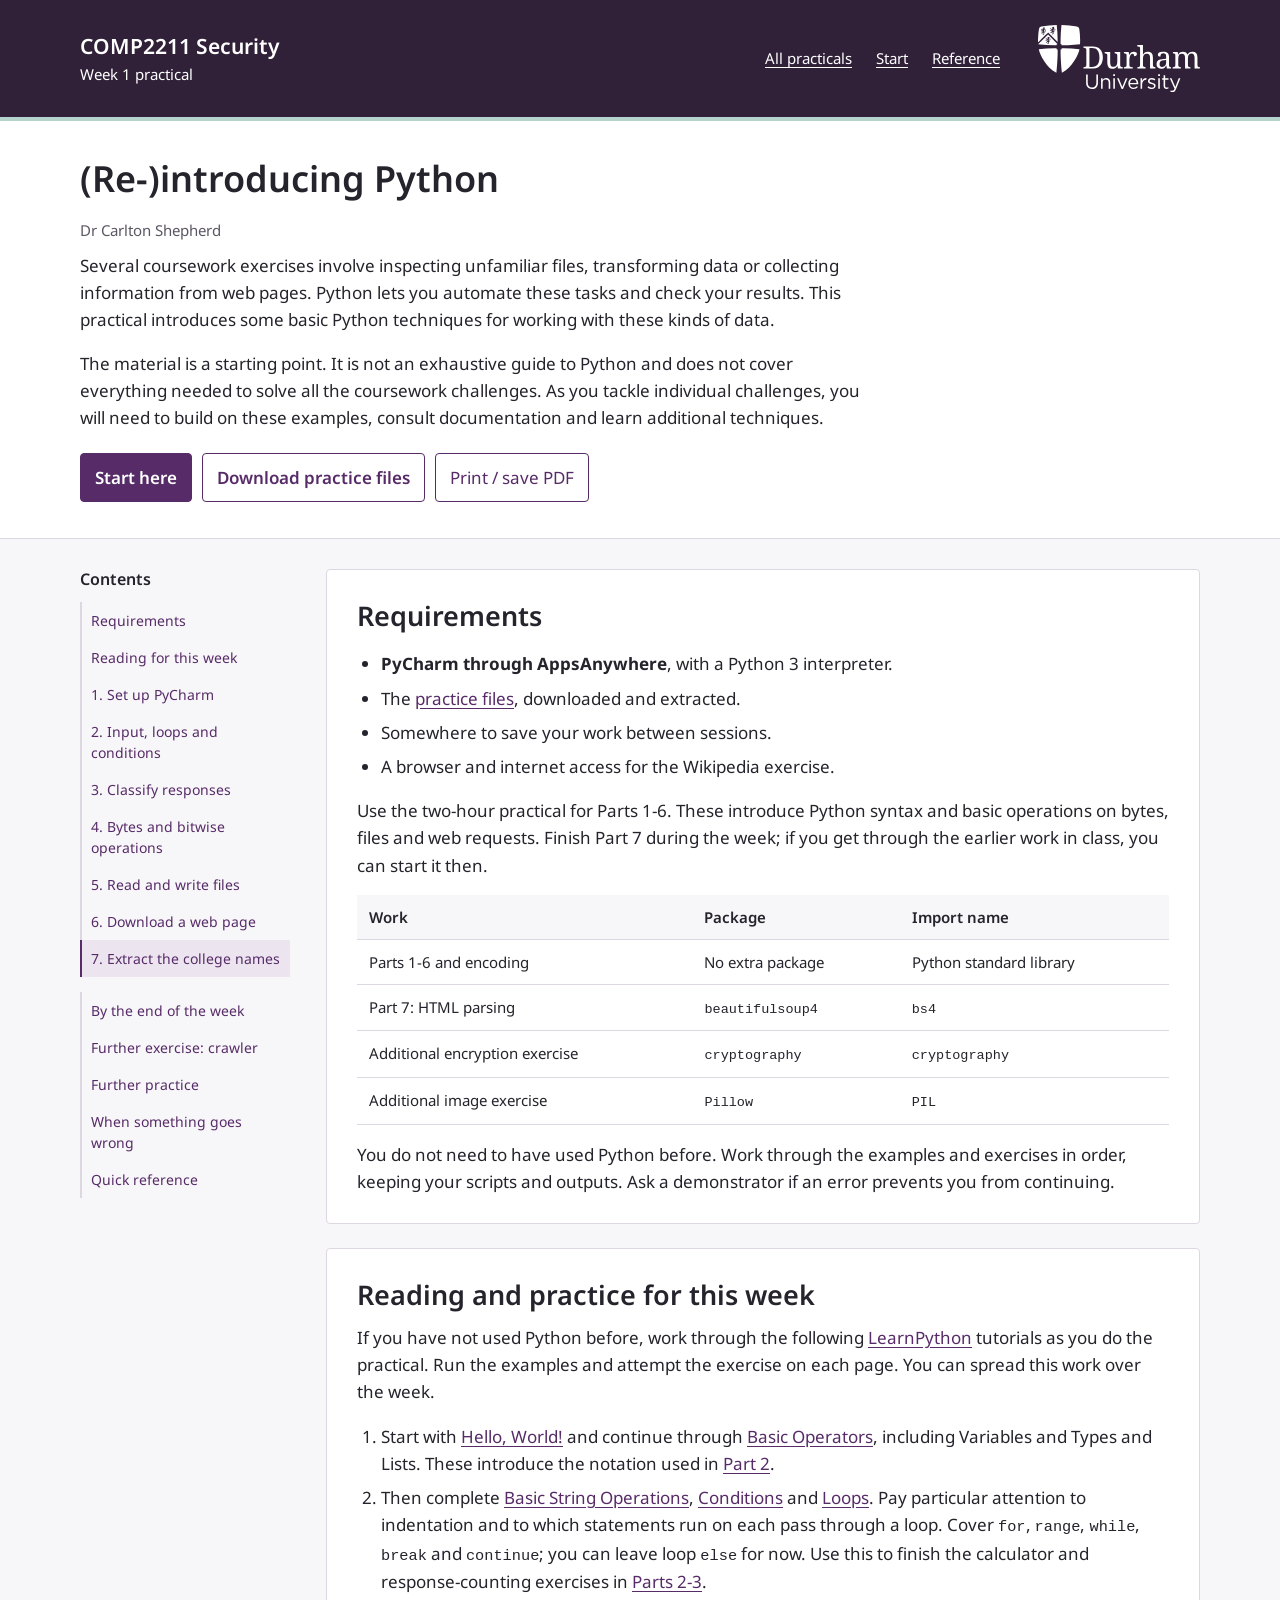
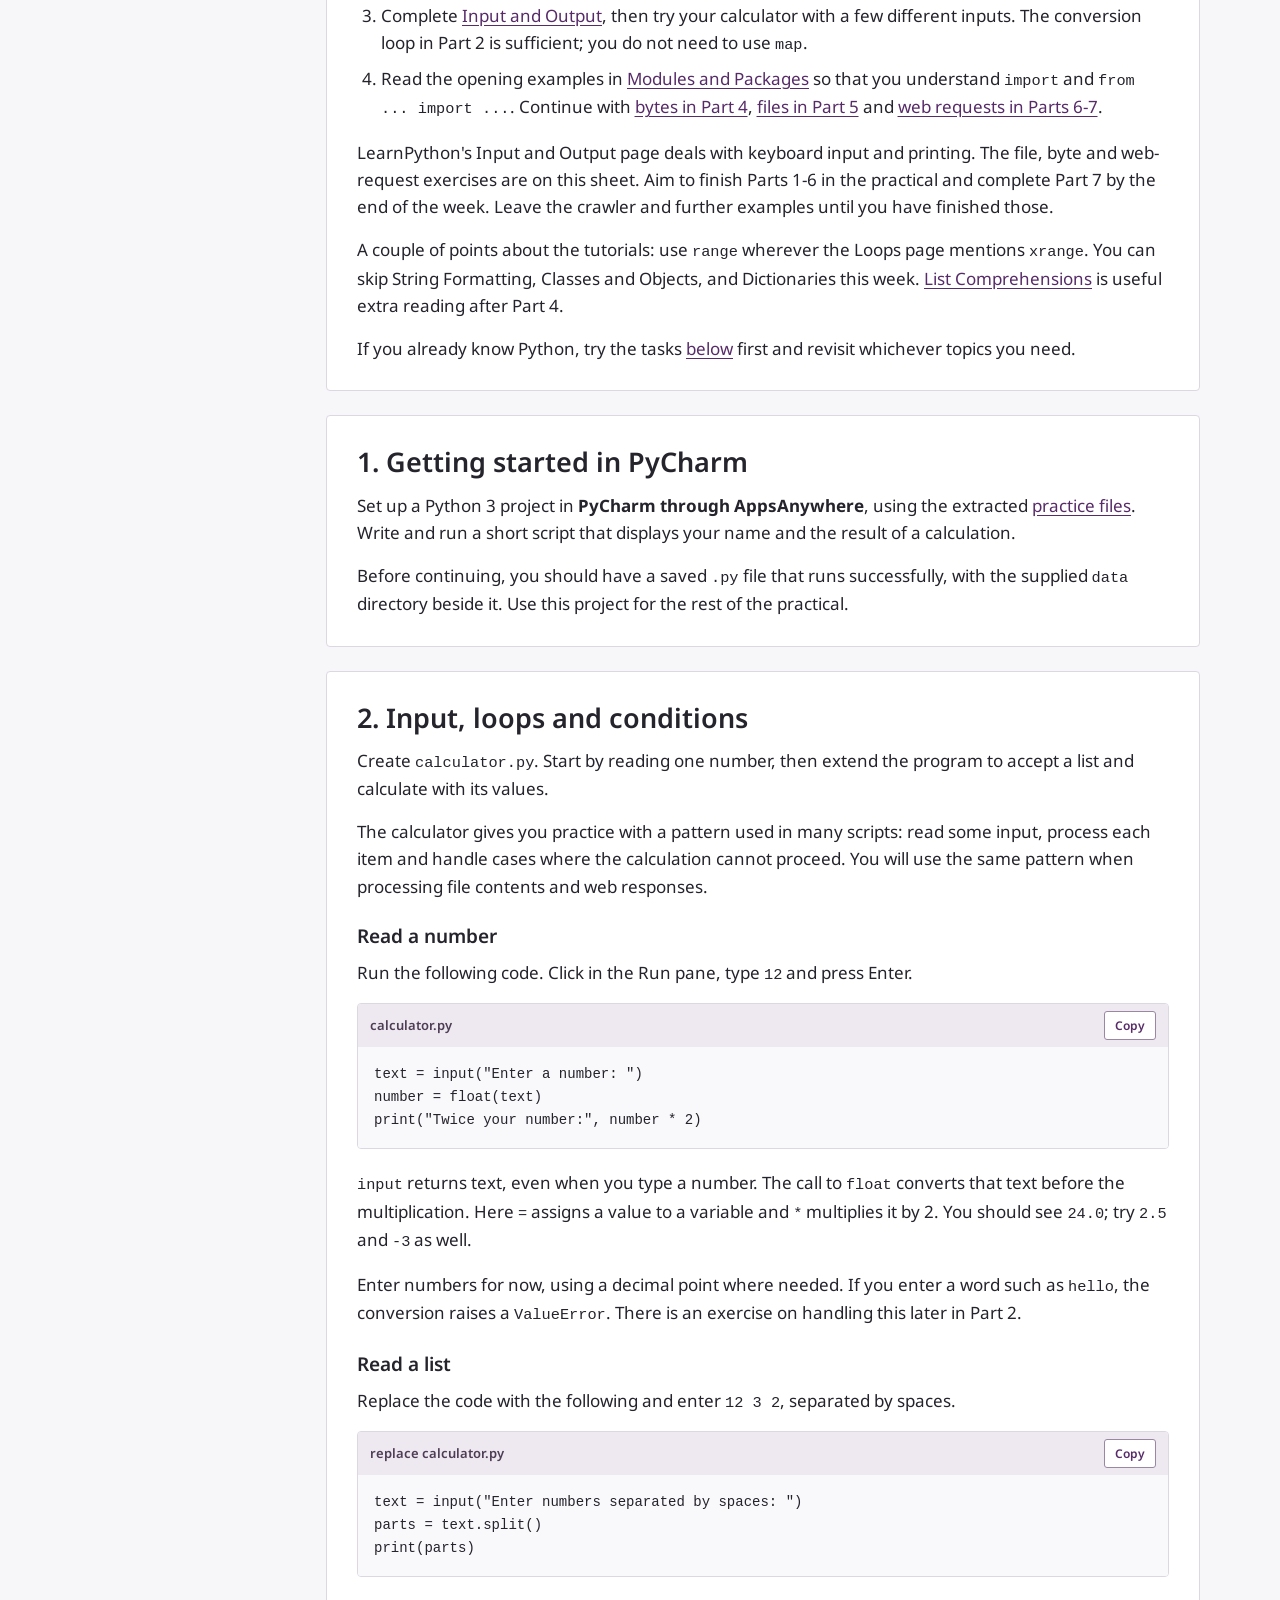
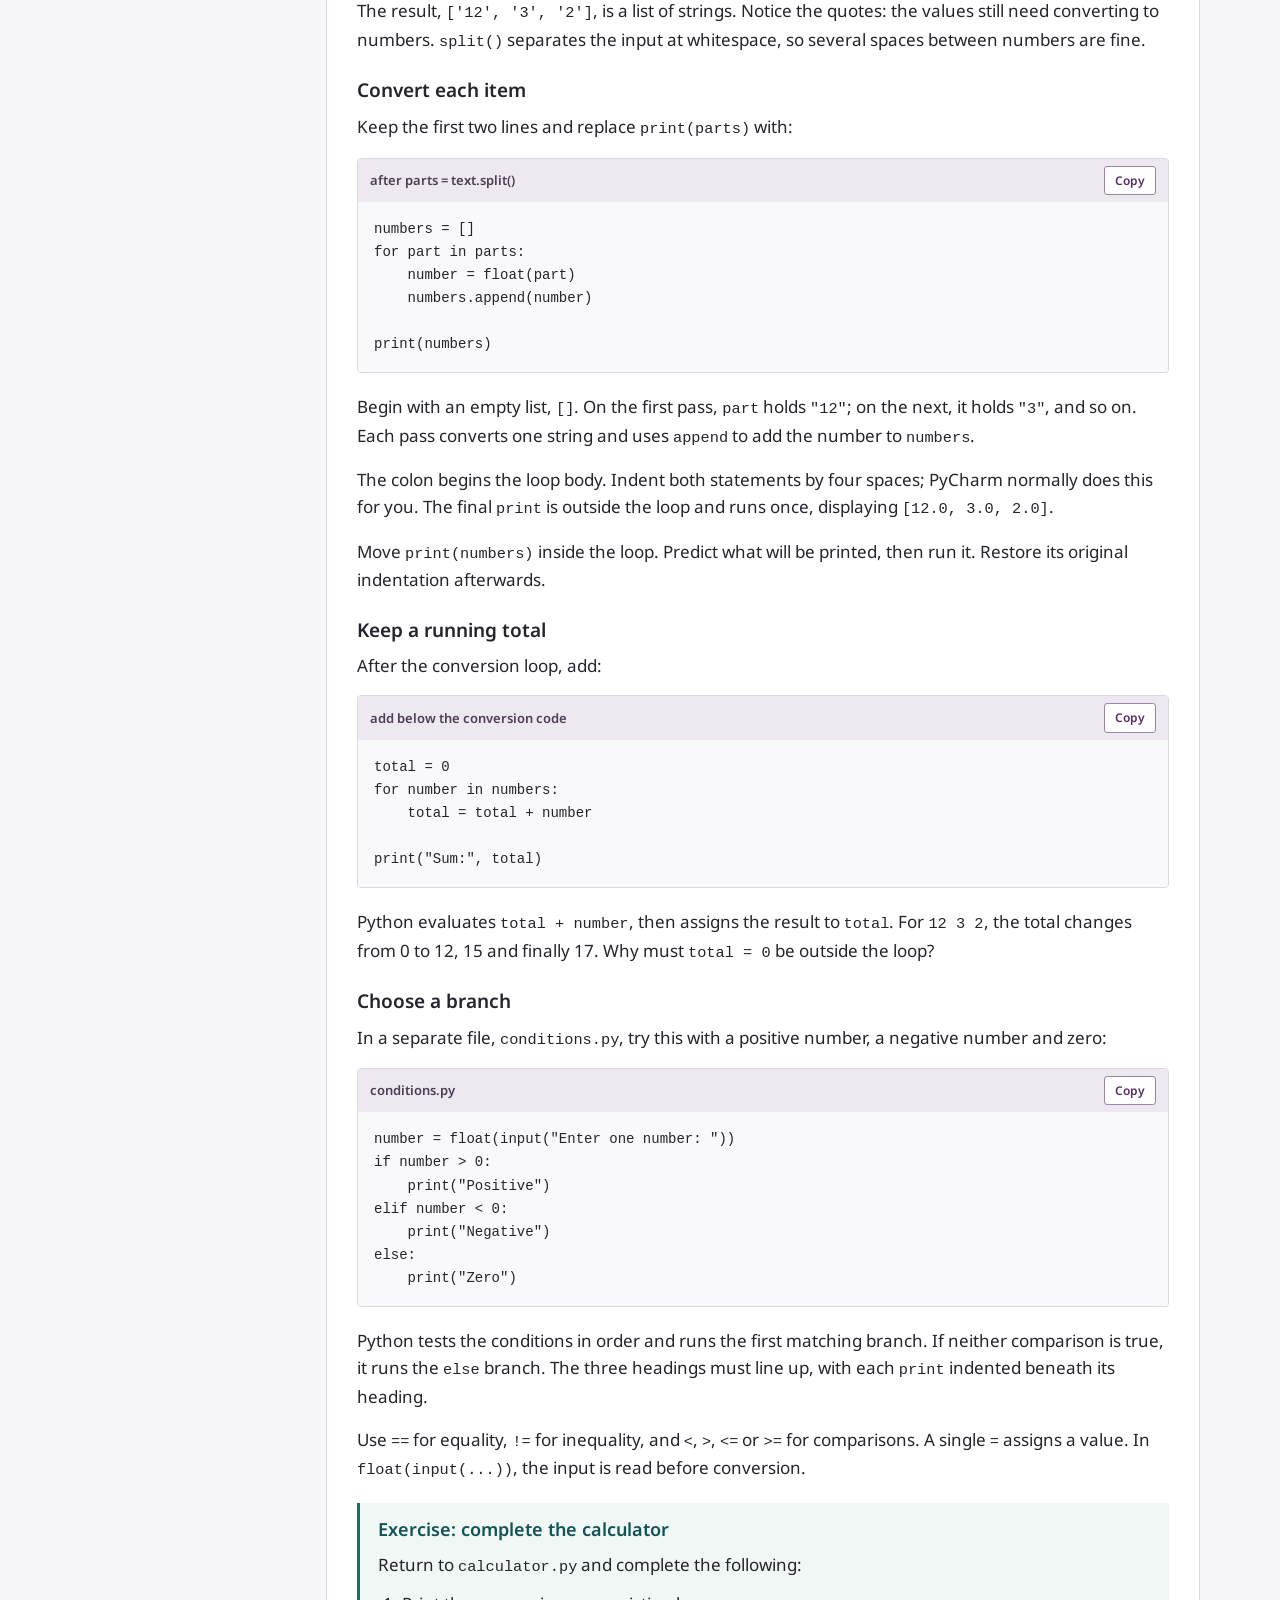
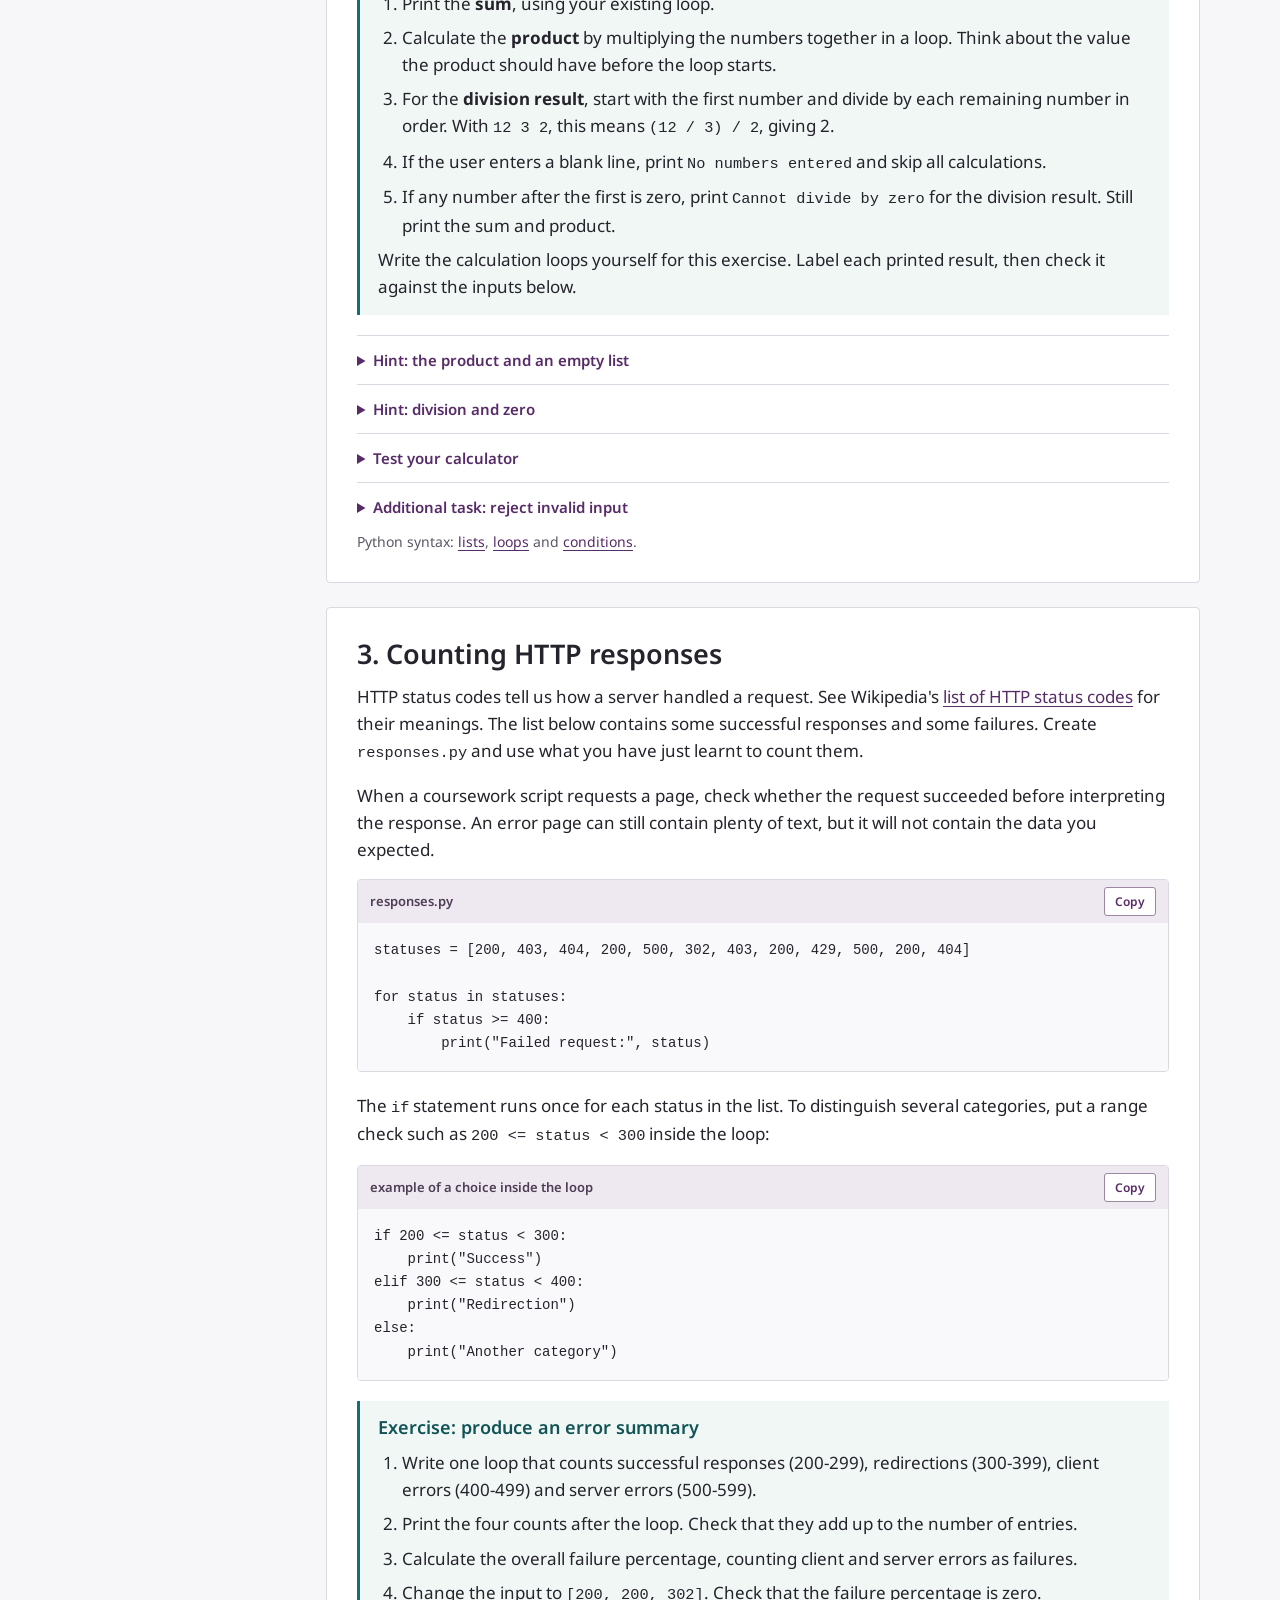
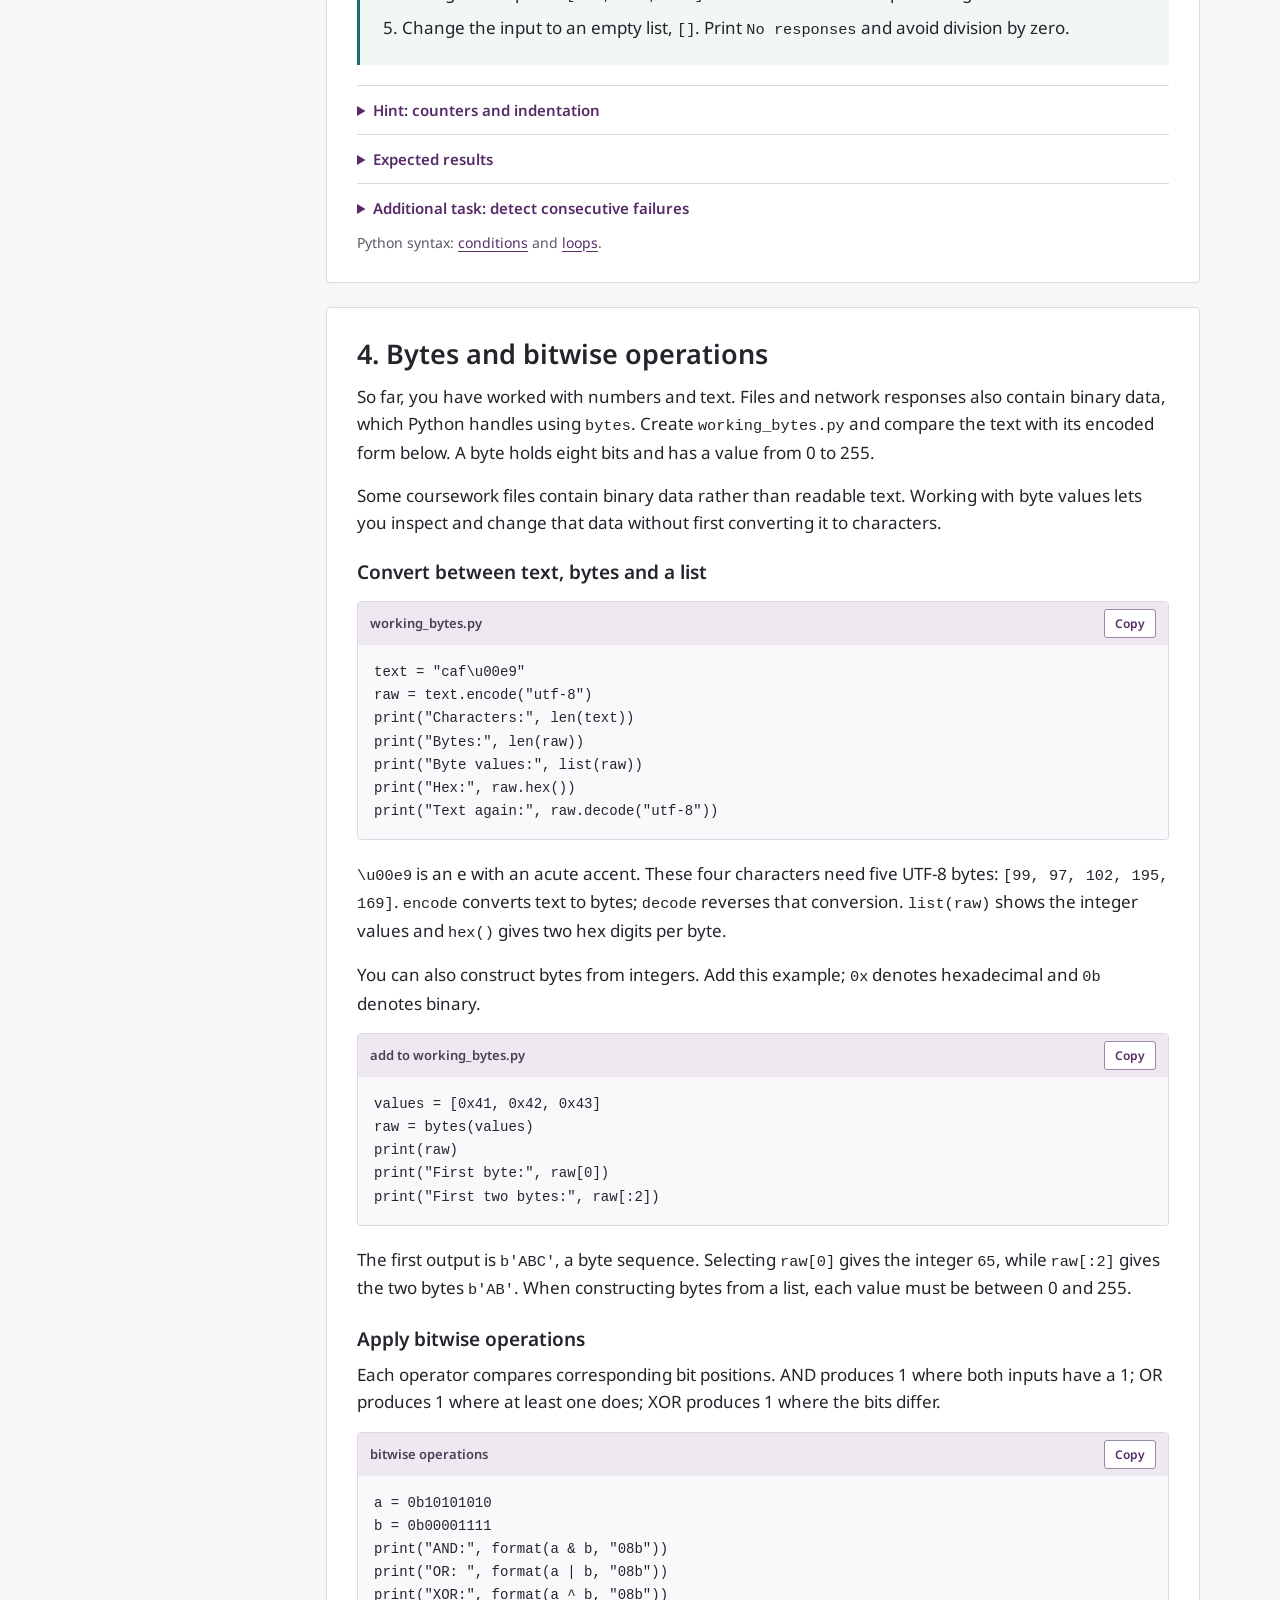
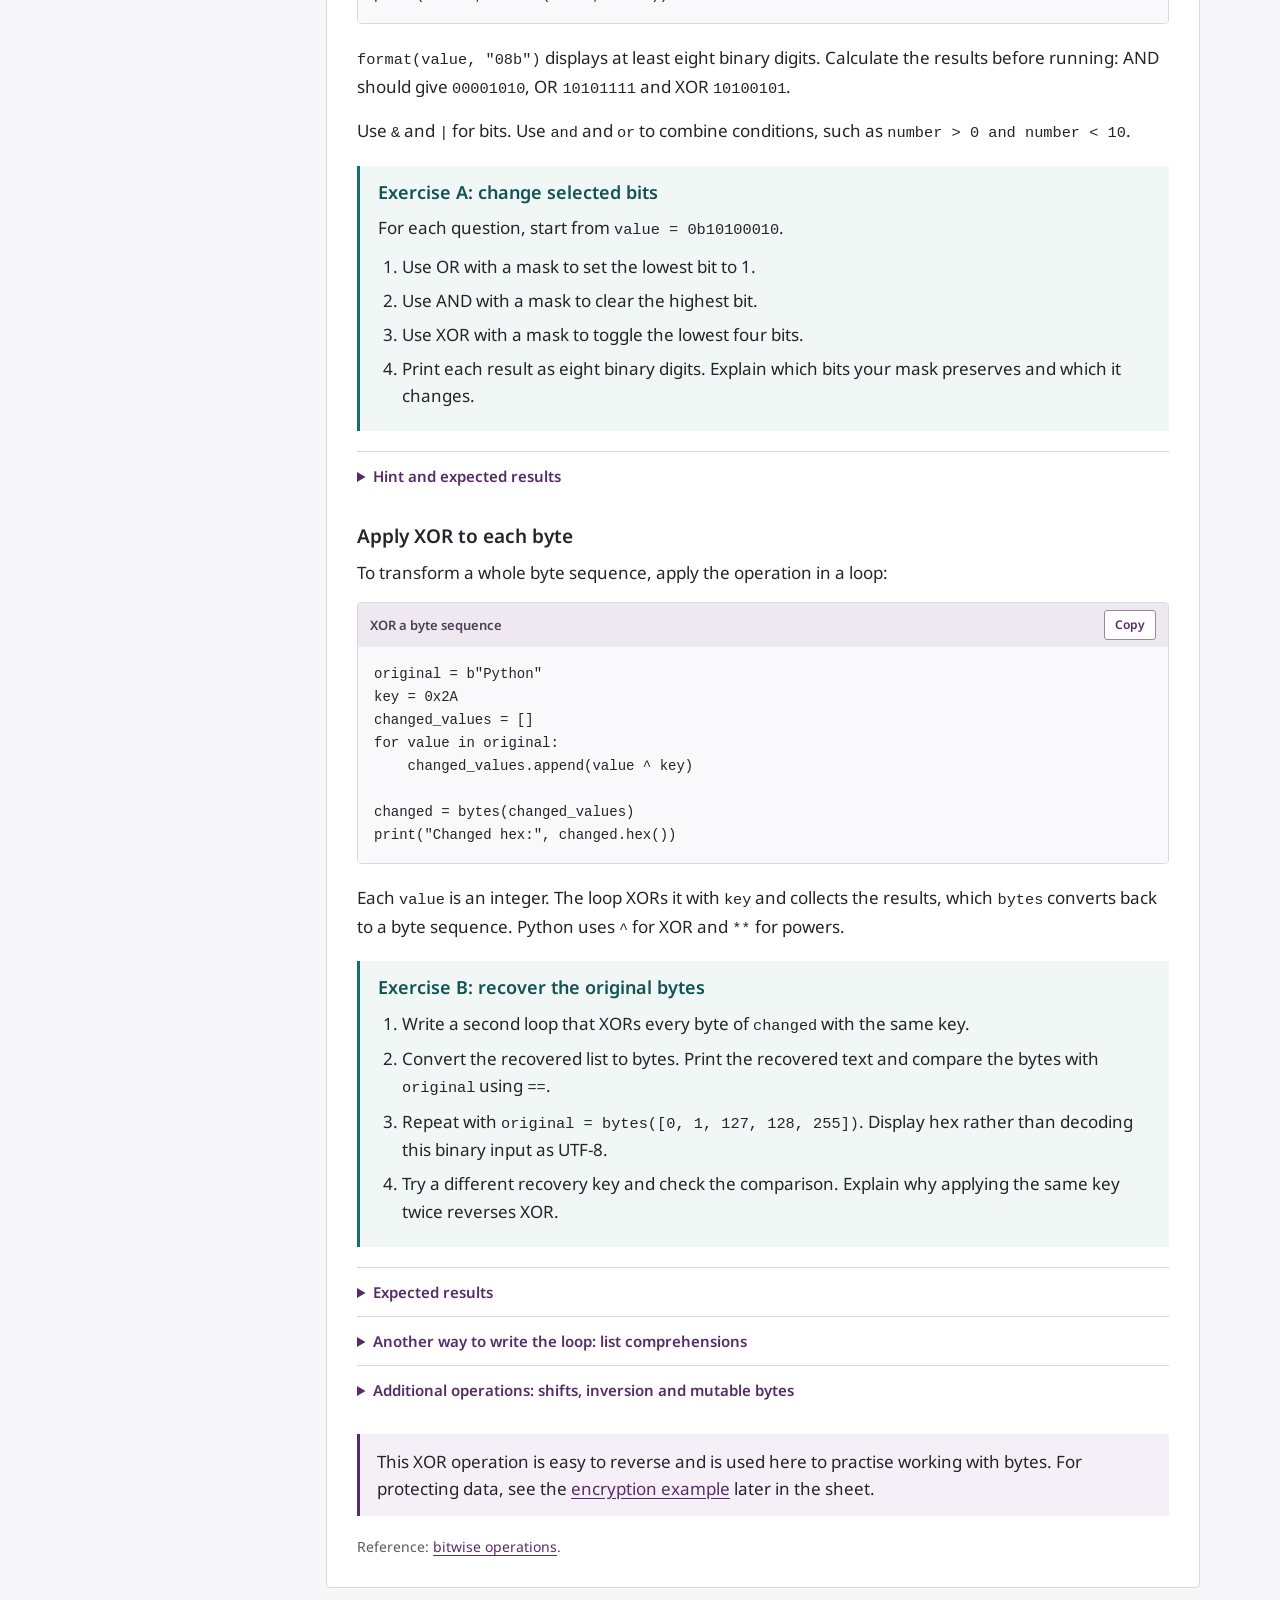
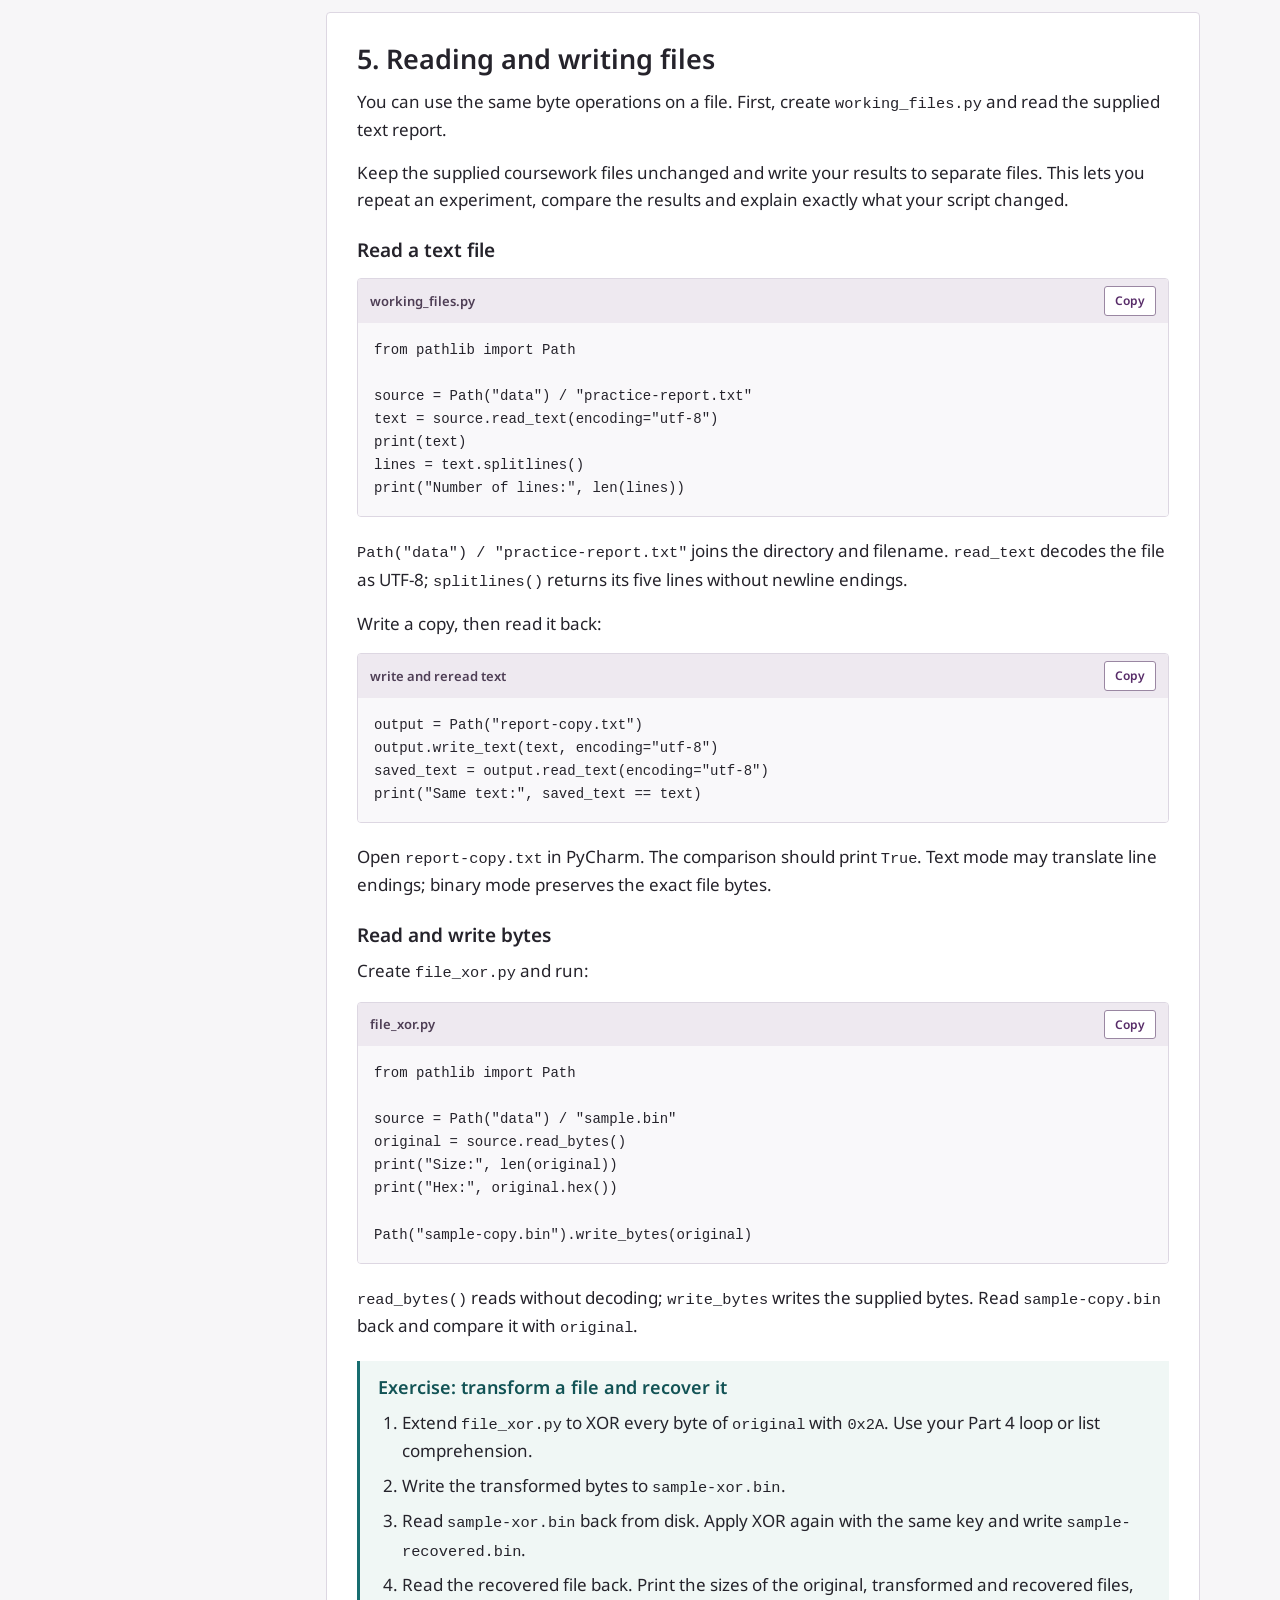
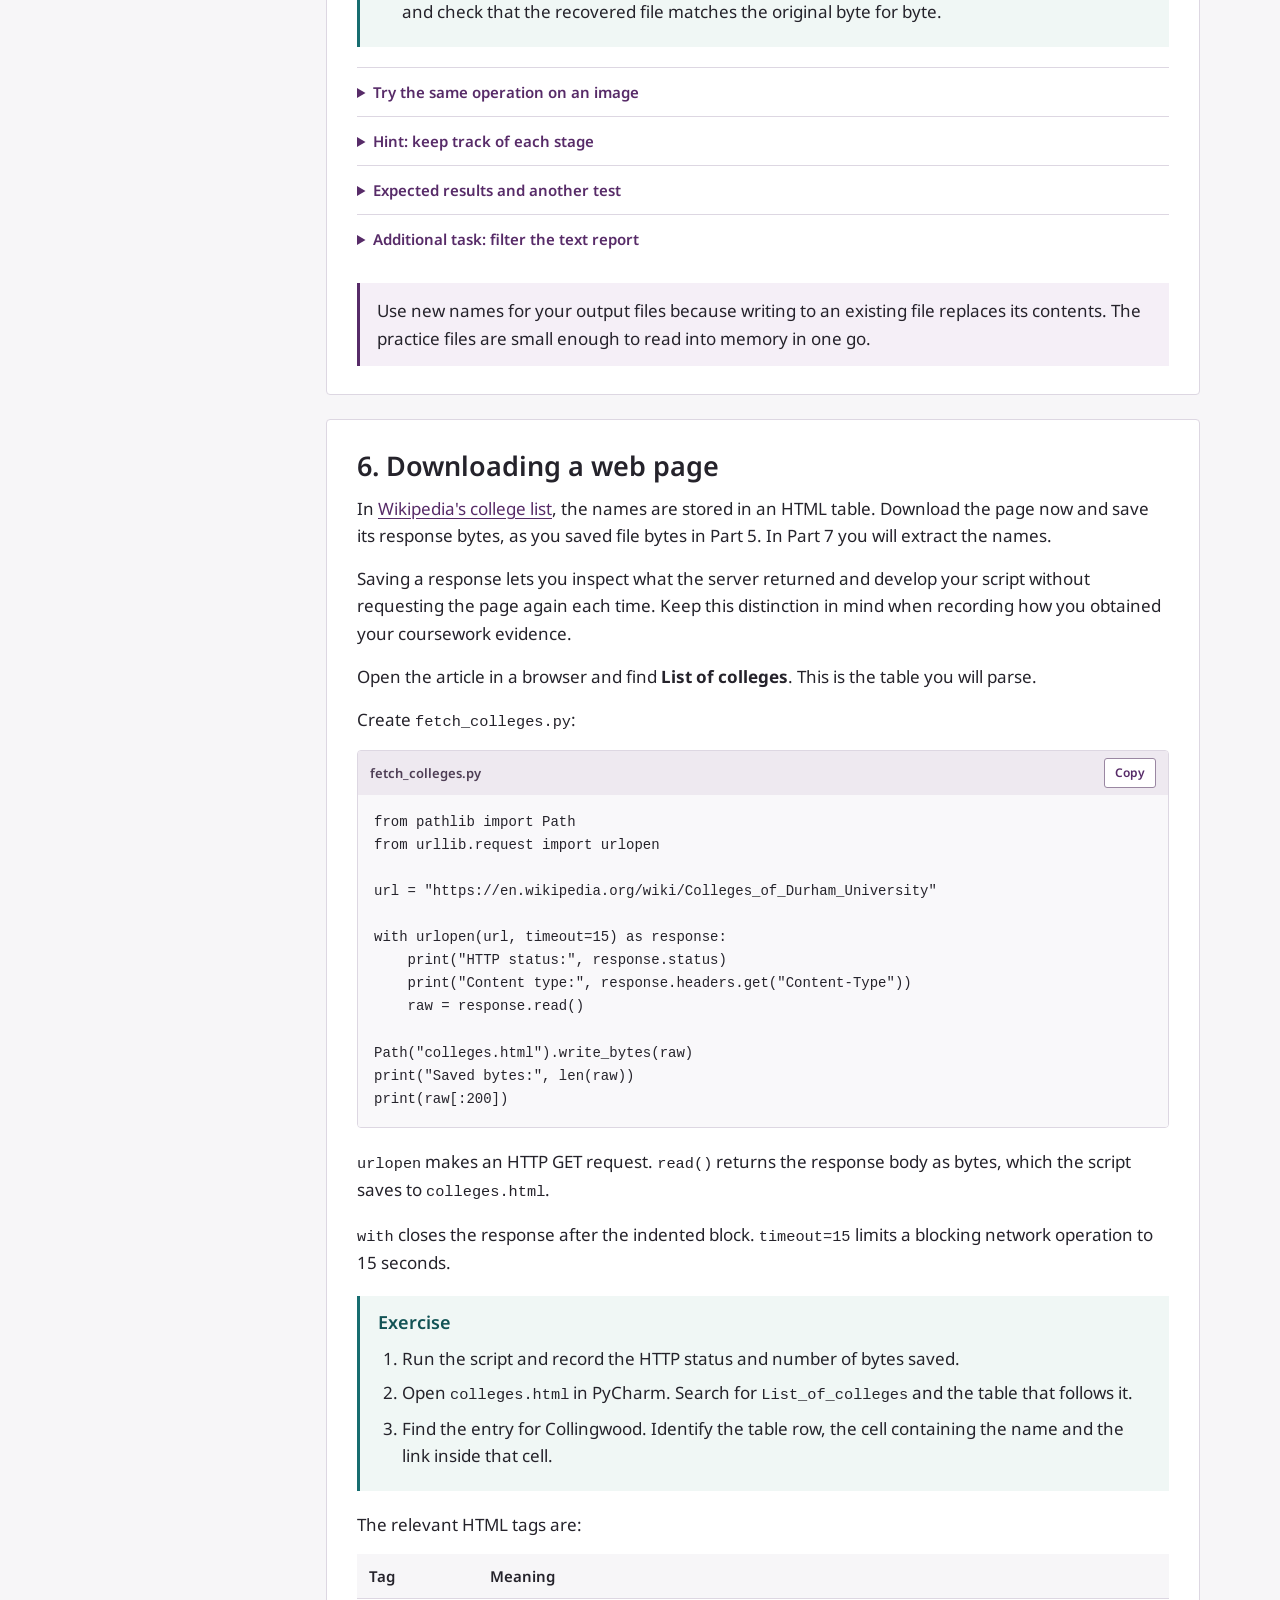
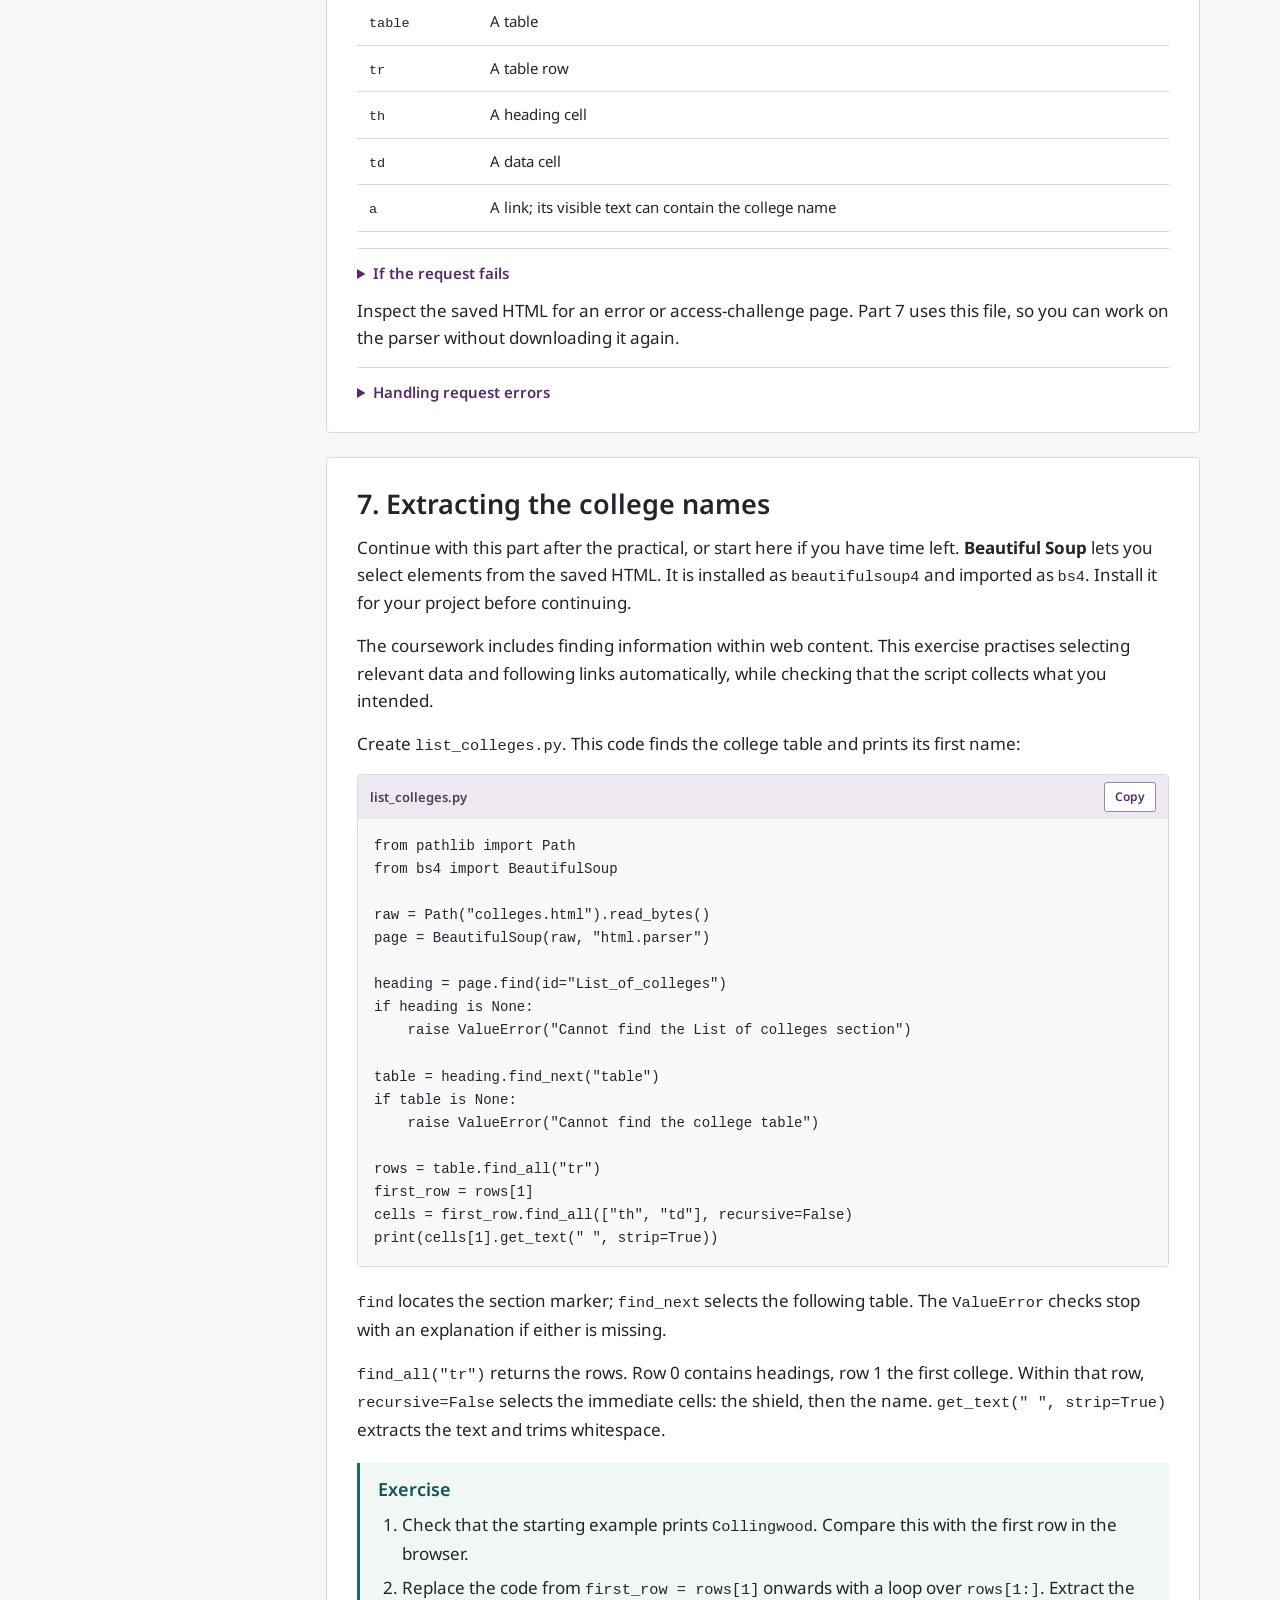
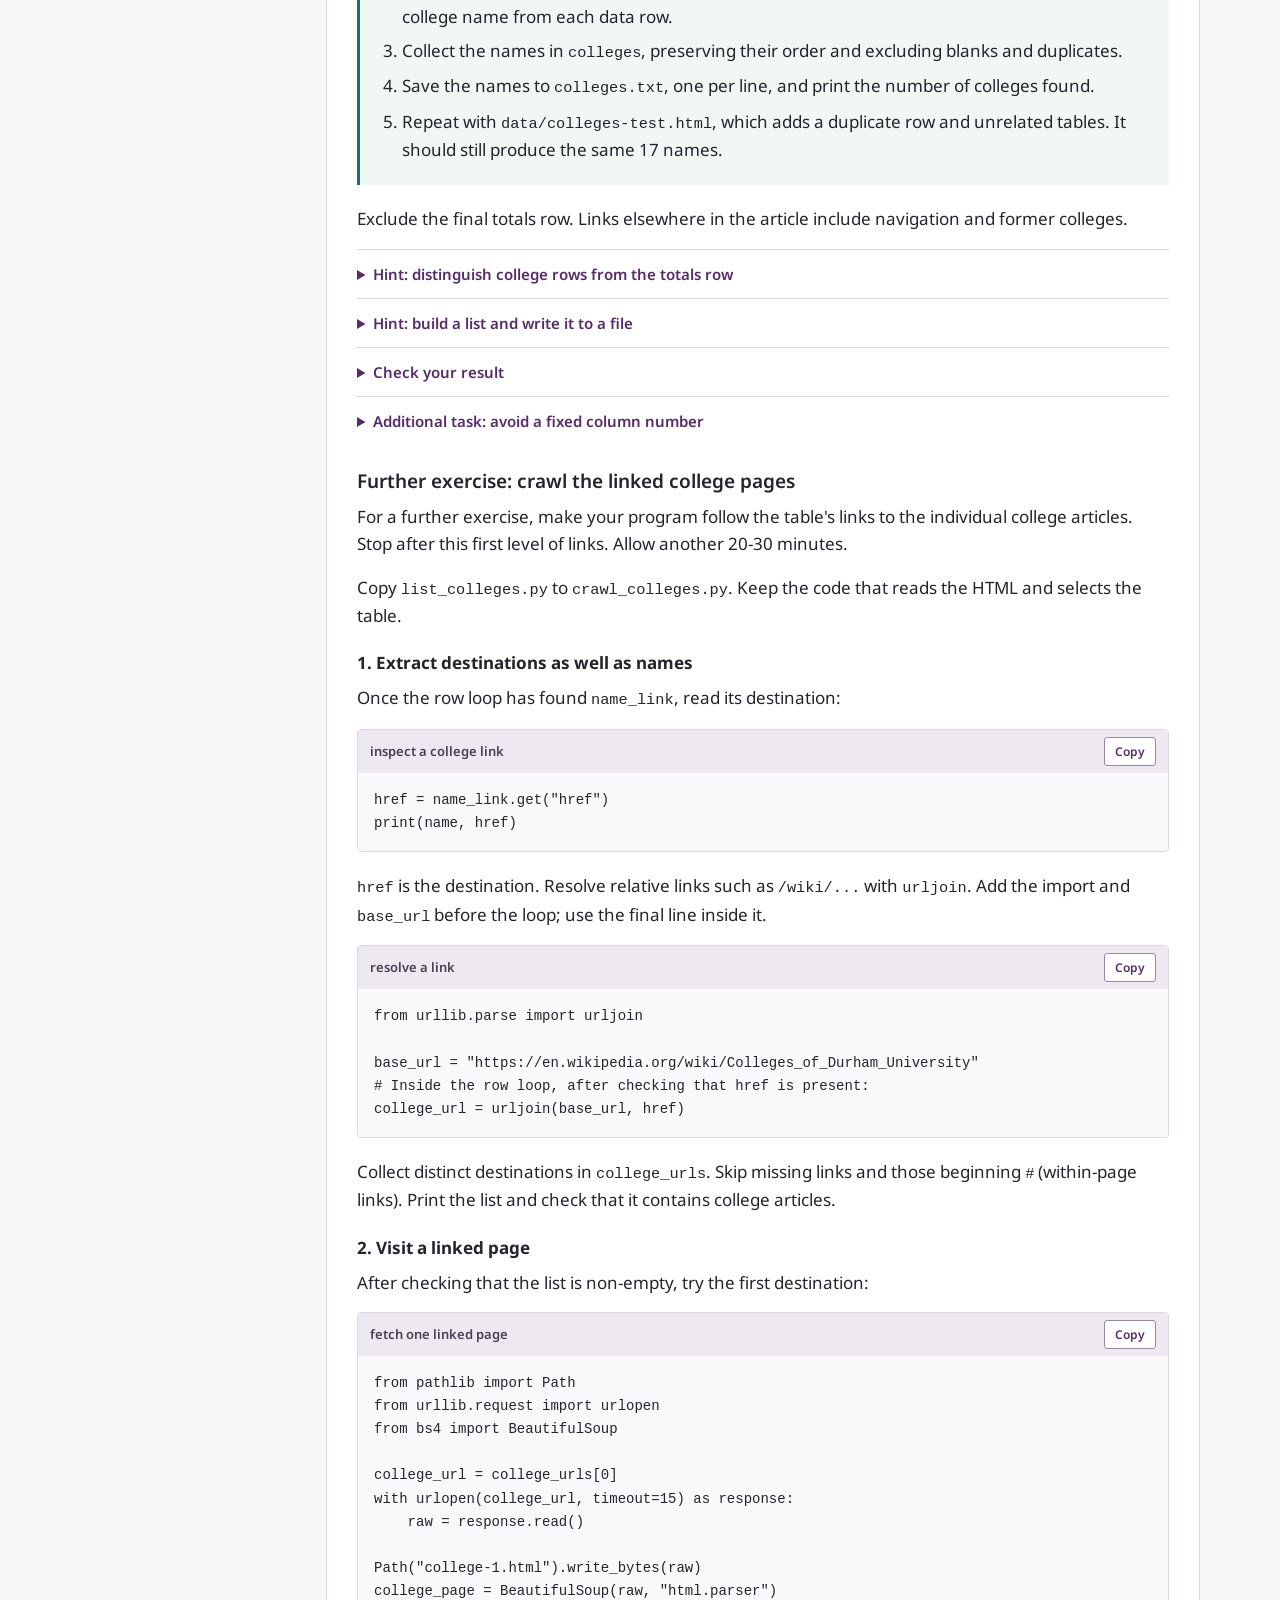
==== commit 73ac0709: "Update" ====
--- a/week1/index.html
+++ b/week1/index.html
@@ -1,62 +1,71 @@
 <!DOCTYPE html>
 
-<html lang="en-GB"><head><meta charset="utf-8"/><meta content="width=device-width,initial-scale=1" name="viewport"/><meta content="light" name="color-scheme"/><meta content="A two-hour introduction to Python for security practicals: scripts, loops, bytes, files and HTTP requests." name="description"/><title>Week 1: Introduction to Python | Durham University</title><link href="assets/style.css" rel="stylesheet"/><script defer="" src="assets/practical.js"></script></head><body>
+<html lang="en-GB"><head><meta charset="utf-8"/><meta content="width=device-width,initial-scale=1" name="viewport"/><meta content="light" name="color-scheme"/><meta content="Week 1 Python practical: input, loops, conditions, bytes, files and web requests, with further exercises for the week." name="description"/><title>Week 1: (Re-)introducing Python | Durham University</title><link href="../assets/style.css" rel="stylesheet"/><script defer="" src="assets/practical.js"></script></head><body>
 <a class="skip-link" href="#main">Skip to content</a>
-<header class="masthead"><div class="wrap"><div class="brand">COMP2211 Security<small>Week 1 practical</small></div><nav aria-label="Main navigation"><a href="#requirements">Start</a><a href="#reference">Reference</a></nav><img alt="Durham University" class="durham-logo" src="assets/durham-logo.svg" width="162"/></div></header>
-<main id="main"><section class="hero"><div class="wrap"><p class="tag">Level 2 practical 1</p><h1>Introduction to Python</h1><p class="course" style="margin-top:18px">Dr Carlton Shepherd</p><p>Use Python to read input, process lists, manipulate bytes, work with files and extract Durham college names from a web page. A further exercise follows the links to individual college pages.</p><div class="actions"><a class="button" href="#requirements">Start here</a><a class="button secondary" download="" href="week1-files.zip">Download practice files</a><button class="button secondary print-button js-only" id="print" type="button">Print / save PDF</button></div></div></section>
-<div class="wrap layout"><aside aria-label="Practical contents" class="toc"><h2>Contents</h2><a href="#requirements">Requirements</a><ol>
-<li><a href="#part1">1. Set up PyCharm<span>0-10 minutes</span></a></li><li><a href="#part2">2. Input, loops and conditions<span>10-40 minutes</span></a></li><li><a href="#part3">3. Classify responses<span>40-50 minutes</span></a></li><li><a href="#part4">4. Bytes and bitwise operations<span>50-70 minutes</span></a></li><li><a href="#part5">5. Read and write files<span>70-85 minutes</span></a></li><li><a href="#part6">6. Download a web page<span>85-95 minutes</span></a></li><li><a href="#part7">7. College lists and crawling<span>95-120 minutes</span></a></li></ol><div class="extra"><a href="#crawler">Further exercise: crawler</a><a href="#worked-examples">Encoding, encryption &amp; images</a><a href="#extensions">Other optional practice</a><a href="#troubleshooting">When something goes wrong</a><a href="#reference">Quick reference</a></div><div class="js-only"><p aria-live="polite" class="progress-text" id="progress-label">0 of 7 parts complete</p><progress aria-labelledby="progress-label" id="progress" max="7" value="0"></progress><button class="reset" id="reset" type="button">Reset ticks</button><p class="screen-status" id="storage-note">Ticks are saved in this browser only.</p></div></aside><div class="content">
-<section class="section" id="requirements"><h2>Requirements</h2><ul><li><strong>PyCharm, available through AppsAnywhere.</strong> Use this for the practical. Part 1 explains how to open the project and run a script.</li><li>The <a download="" href="week1-files.zip">practice files</a>. Download and extract them before opening the project.</li><li>A location where you can save your work and find it again after the session.</li><li>A browser and internet access for the Wikipedia exercise.</li></ul><p>PyCharm is the editor. The <strong>Python interpreter</strong> is the program that runs your code. Each PyCharm project selects an interpreter and its packages. You will check this in Part 1.</p><div class="table-scroll"><table><thead><tr><th scope="col">Work</th><th scope="col">Package</th><th scope="col">Import name</th></tr></thead><tbody><tr><td>Parts 1-6 and encoding</td><td>No extra package</td><td>Python standard library</td></tr><tr><td>Part 7: HTML parsing</td><td><code>beautifulsoup4</code></td><td><code>bs4</code></td></tr><tr><td>Additional encryption exercise</td><td><code>cryptography</code></td><td><code>cryptography</code></td></tr><tr><td>Additional image exercise</td><td><code>Pillow</code></td><td><code>PIL</code></td></tr></tbody></table></div><p>No previous Python experience is required. The examples introduce the syntax; the exercises ask you to decide how to apply it.</p></section><section class="section" id="before"><h2>How to use this sheet</h2><p>Work through the seven main parts in order. Allow about two hours. Read and run each short example, then write your solution to the exercise beneath it. The example is a starting point, not the completed exercise.</p><p>Each part tells you which file to create, what the program should do and how to check it. Open a hint if you need a starting point. If your output differs from the expected result, find the cause before moving on.</p><p>Keep the scripts you write and a short record of your tests. The crawler at the end of Part 7 and the additional exercises on encoding, encryption and images are for students who finish early or want further practice.</p></section>
-<section aria-labelledby="title1" class="section" id="part1"><p class="eyebrow">Part 1: 10 minutes</p><h2 id="title1">Set up PyCharm and run a script</h2><h3>Open the project</h3><ol><li>Open <strong>AppsAnywhere</strong>, find <strong>PyCharm</strong> and launch it. Allow the application to finish loading.</li><li>Download <a download="" href="week1-files.zip">week1-files.zip</a> and extract it. Move the extracted <code>week1-python</code> directory to your chosen working location. Do not work inside the ZIP.</li><li>In PyCharm, choose <strong>Open</strong> on the welcome screen, or <strong>File &gt; Open</strong> if a project is already open. Select <code>week1-python</code>, the directory containing <code>data</code>. Open it as a project.</li><li>In the Project pane, expand the project. You should see <code>data</code> directly beneath it. If you see another <code>week1-python</code> directory first, you opened the parent directory; reopen the inner one.</li><li>If PyCharm asks you to configure an interpreter, select an available <strong>Python 3</strong> interpreter. If it offers to create a project virtual environment using that interpreter, accept it. A virtual environment keeps this project's packages separate. If no Python 3 interpreter is available, ask a demonstrator.</li></ol><h3>Create and run a Python file</h3><ol><li>Right-click <code>week1-python</code> in the Project pane and select <strong>New &gt; Python File</strong>. Name the file <code>setup_check</code>; PyCharm adds <code>.py</code>.</li><li>Enter the code below in the editor. Keep the file beside <code>data</code>, not inside it.</li><li>Right-click in the editor and select <strong>Run 'setup_check'</strong>. Read the output in the <strong>Run</strong> pane at the bottom.</li></ol><div class="codebox"><div class="codebar"><span>Python: setup_check.py</span><button aria-label="Copy Python: setup_check.py" class="copy js-only" type="button">Copy</button></div><pre tabindex="0"><code>import sys
-from pathlib import Path
-
-print("Python interpreter:", sys.executable)
-print("Working directory:", Path.cwd())
-print("Data directory found:", Path("data").is_dir())</code></pre></div><p>The final line should be <code>Data directory found: True</code>. The first two lines identify the interpreter and working directory. You will use them if a package or file cannot be found.</p><p><code>import</code> makes a module's tools available. <code>print(...)</code> displays a value. A function or method call has parentheses, even when it needs no arguments, as in <code>Path.cwd()</code>.</p><details><summary>If the data directory is not found</summary><p>Check that <code>setup_check.py</code> and <code>data</code> are both directly inside the project. Then open <strong>Run &gt; Edit Configurations</strong>, select the configuration for your script and set its <strong>Working directory</strong> to <code>week1-python</code>. Run the script again. Ask a demonstrator if the field is not visible in your version of PyCharm.</p></details><details><summary>Install or check the required packages in PyCharm</summary><ol><li>Open <strong>View &gt; Tool Windows &gt; Python Packages</strong>. Alternatively, open Settings and search for <strong>Python Interpreter</strong>.</li><li>Check that the selected interpreter is the one used by this project.</li><li>Search for <code>beautifulsoup4</code>. If it is not installed, select it and click <strong>Install</strong>. This is needed for Part 7.</li><li>Repeat for <code>cryptography</code> and <code>Pillow</code> if you will attempt the additional exercises.</li><li>If installation is blocked on the teaching machine, ask a demonstrator which prepared environment to use.</li></ol><p>The precise menu layout varies with the installed version. Installing a package into a different interpreter will not make it available to this project.</p></details><div class="callout"><p><strong>For each new script in this practical:</strong> create a Python file at the project root, enter your code and right-click that file to run it. The green Run button can rerun the previously selected script, so check the name of the configuration before using it.</p></div><label class="completion"><input data-step="1" type="checkbox"/><span>Part 1 complete</span></label></section>
-<section aria-labelledby="title2" class="section" id="part2"><p class="eyebrow">Part 2: 30 minutes</p><h2 id="title2">Read numbers and calculate results</h2>
-<p>Create <code>calculator.py</code> in the project root. Work through the small examples below before attempting the exercise. Run the script after each change so that you can see what it does.</p>
-<h3>1. Read one number</h3><p>Enter this code and run it. Click in PyCharm's Run pane, type <code>12</code> after the prompt and press Enter.</p><div class="codebox"><div class="codebar"><span>Python: calculator.py</span><button aria-label="Copy Python: calculator.py" class="copy js-only" type="button">Copy</button></div><pre tabindex="0"><code>text = input("Enter a number: ")
+<header class="masthead"><div class="wrap"><div class="brand">COMP2211 Security<small>Week 1 practical</small></div><nav aria-label="Main navigation"><a href="../index.html">All practicals</a><a href="#requirements">Start</a><a href="#reference">Reference</a></nav><img alt="Durham University" class="durham-logo" src="../assets/durham-logo.svg" width="162"/></div></header>
+<main id="main"><section class="hero"><div class="wrap"><h1>(Re-)introducing Python</h1><p class="course" style="margin-top:18px">Dr Carlton Shepherd</p><p>Several coursework exercises involve inspecting unfamiliar files, transforming data or collecting information from web pages. Python lets you automate these tasks and check your results. This practical introduces some basic Python techniques for working with these kinds of data.</p><p>The material is a starting point. It is not an exhaustive guide to Python and does not cover everything needed to solve all the coursework challenges. As you tackle individual challenges, you will need to build on these examples, consult documentation and learn additional techniques.</p><div class="actions"><a class="button" href="#requirements">Start here</a><a class="button secondary" download="" href="week1-files.zip">Download practice files</a><button class="button secondary print-button js-only" id="print" type="button">Print / save PDF</button></div></div></section>
+<div class="wrap layout"><aside aria-label="Practical contents" class="toc"><h2>Contents</h2><a href="#requirements">Requirements</a><a href="#learnpython">Reading for this week</a><ol>
+<li><a href="#part1">1. Set up PyCharm</a></li><li><a href="#part2">2. Input, loops and conditions</a></li><li><a href="#part3">3. Classify responses</a></li><li><a href="#part4">4. Bytes and bitwise operations</a></li><li><a href="#part5">5. Read and write files</a></li><li><a href="#part6">6. Download a web page</a></li><li><a href="#part7">7. Extract the college names</a></li></ol><div class="extra"><a href="#week1-check">By the end of the week</a><a href="#crawler">Further exercise: crawler</a><a href="#worked-examples">Further practice</a><a href="#troubleshooting">When something goes wrong</a><a href="#reference">Quick reference</a></div></aside><div class="content">
+<section class="section" id="requirements"><h2>Requirements</h2><ul><li><strong>PyCharm through AppsAnywhere</strong>, with a Python 3 interpreter.</li><li>The <a download="" href="week1-files.zip">practice files</a>, downloaded and extracted.</li><li>Somewhere to save your work between sessions.</li><li>A browser and internet access for the Wikipedia exercise.</li></ul><p>Use the two-hour practical for Parts 1-6. These introduce Python syntax and basic operations on bytes, files and web requests. Finish Part 7 during the week; if you get through the earlier work in class, you can start it then.</p><div class="table-scroll"><table><thead><tr><th scope="col">Work</th><th scope="col">Package</th><th scope="col">Import name</th></tr></thead><tbody><tr><td>Parts 1-6 and encoding</td><td>No extra package</td><td>Python standard library</td></tr><tr><td>Part 7: HTML parsing</td><td><code>beautifulsoup4</code></td><td><code>bs4</code></td></tr><tr><td>Additional encryption exercise</td><td><code>cryptography</code></td><td><code>cryptography</code></td></tr><tr><td>Additional image exercise</td><td><code>Pillow</code></td><td><code>PIL</code></td></tr></tbody></table></div><p>You do not need to have used Python before. Work through the examples and exercises in order, keeping your scripts and outputs. Ask a demonstrator if an error prevents you from continuing.</p></section><section class="section" id="learnpython"><h2>Reading and practice for this week</h2>
+<p>If you have not used Python before, work through the following <a href="https://www.learnpython.org/">LearnPython</a> tutorials as you do the practical. Run the examples and attempt the exercise on each page. You can spread this work over the week.</p>
+<ol>
+<li>Start with <a href="https://www.learnpython.org/en/Hello,_World!">Hello, World!</a> and continue through <a href="https://www.learnpython.org/en/Basic_Operators">Basic Operators</a>, including Variables and Types and Lists. These introduce the notation used in <a href="#part2">Part 2</a>.</li>
+<li>Then complete <a href="https://www.learnpython.org/en/Basic_String_Operations">Basic String Operations</a>, <a href="https://www.learnpython.org/en/Conditions">Conditions</a> and <a href="https://www.learnpython.org/en/Loops">Loops</a>. Pay particular attention to indentation and to which statements run on each pass through a loop. Cover <code>for</code>, <code>range</code>, <code>while</code>, <code>break</code> and <code>continue</code>; you can leave loop <code>else</code> for now. Use this to finish the calculator and response-counting exercises in <a href="#part2">Parts 2-3</a>.</li>
+<li>Complete <a href="https://www.learnpython.org/en/Input_and_Output">Input and Output</a>, then try your calculator with a few different inputs. The conversion loop in Part 2 is sufficient; you do not need to use <code>map</code>.</li>
+<li>Read the opening examples in <a href="https://www.learnpython.org/en/Modules_and_Packages">Modules and Packages</a> so that you understand <code>import</code> and <code>from ... import ...</code>. Continue with <a href="#part4">bytes in Part 4</a>, <a href="#part5">files in Part 5</a> and <a href="#part6">web requests in Parts 6-7</a>.</li>
+</ol>
+<p>LearnPython's Input and Output page deals with keyboard input and printing. The file, byte and web-request exercises are on this sheet. Aim to finish Parts 1-6 in the practical and complete Part 7 by the end of the week. Leave the crawler and further examples until you have finished those.</p>
+<p>A couple of points about the tutorials: use <code>range</code> wherever the Loops page mentions <code>xrange</code>. You can skip String Formatting, Classes and Objects, and Dictionaries this week. <a href="https://www.learnpython.org/en/List_Comprehensions">List Comprehensions</a> is useful extra reading after Part 4.</p>
+<p>If you already know Python, try the tasks <a href="#week1-check">below</a> first and revisit whichever topics you need.</p></section>
+<section aria-labelledby="title1" class="section" id="part1"><h2 id="title1">1. Getting started in PyCharm</h2>
+<p>Set up a Python 3 project in <strong>PyCharm through AppsAnywhere</strong>, using the extracted <a download="" href="week1-files.zip">practice files</a>. Write and run a short script that displays your name and the result of a calculation.</p>
+<p>Before continuing, you should have a saved <code>.py</code> file that runs successfully, with the supplied <code>data</code> directory beside it. Use this project for the rest of the practical.</p>
+</section>
+<section aria-labelledby="title2" class="section" id="part2"><h2 id="title2">2. Input, loops and conditions</h2>
+<p>Create <code>calculator.py</code>. Start by reading one number, then extend the program to accept a list and calculate with its values.</p>
+<p>The calculator gives you practice with a pattern used in many scripts: read some input, process each item and handle cases where the calculation cannot proceed. You will use the same pattern when processing file contents and web responses.</p>
+<h3>Read a number</h3><p>Run the following code. Click in the Run pane, type <code>12</code> and press Enter.</p><div class="codebox"><div class="codebar"><span>calculator.py</span><button aria-label="Copy Python: calculator.py" class="copy js-only" type="button">Copy</button></div><pre tabindex="0"><code>text = input("Enter a number: ")
 number = float(text)
 print("Twice your number:", number * 2)</code></pre></div>
-<p><code>input</code> waits for you to type a line and returns it as text. <code>float(text)</code> converts that text to a number which can have a fractional part. <code>=</code> assigns a value to a name; <code>*</code> means multiplication. The result should be <code>24.0</code>. Run it again with <code>2.5</code>, then <code>-3</code>.</p>
-<p>For now, enter numbers only, using a decimal point if needed. Entering a word such as <code>hello</code> causes a <code>ValueError</code> during conversion. Handling that error is an additional task below.</p>
-<h3>2. Split a line into separate values</h3><p>Replace the file's contents with this example. Enter <code>12 3 2</code>, with spaces between the numbers and no commas or brackets.</p><div class="codebox"><div class="codebar"><span>Python: replace calculator.py</span><button aria-label="Copy Python: replace calculator.py" class="copy js-only" type="button">Copy</button></div><pre tabindex="0"><code>text = input("Enter numbers separated by spaces: ")
+<p><code>input</code> returns text, even when you type a number. The call to <code>float</code> converts that text before the multiplication. Here <code>=</code> assigns a value to a variable and <code>*</code> multiplies it by 2. You should see <code>24.0</code>; try <code>2.5</code> and <code>-3</code> as well.</p>
+<p>Enter numbers for now, using a decimal point where needed. If you enter a word such as <code>hello</code>, the conversion raises a <code>ValueError</code>. There is an exercise on handling this later in Part 2.</p>
+<h3>Read a list</h3><p>Replace the code with the following and enter <code>12 3 2</code>, separated by spaces.</p><div class="codebox"><div class="codebar"><span>replace calculator.py</span><button aria-label="Copy Python: replace calculator.py" class="copy js-only" type="button">Copy</button></div><pre tabindex="0"><code>text = input("Enter numbers separated by spaces: ")
 parts = text.split()
 print(parts)</code></pre></div>
-<p>The output is <code>['12', '3', '2']</code>. This is a <strong>list</strong>, which stores items in order. The quotes show that its items are still text. <code>split()</code> separates the input at whitespace; several spaces between numbers are fine.</p>
-<h3>3. Use a for loop to convert each item</h3><p>Keep the two lines that read and split the input. Replace <code>print(parts)</code> with:</p><div class="codebox"><div class="codebar"><span>Python: after parts = text.split()</span><button aria-label="Copy Python: after parts = text.split()" class="copy js-only" type="button">Copy</button></div><pre tabindex="0"><code>numbers = []
+<p>The result, <code>['12', '3', '2']</code>, is a list of strings. Notice the quotes: the values still need converting to numbers. <code>split()</code> separates the input at whitespace, so several spaces between numbers are fine.</p>
+<h3>Convert each item</h3><p>Keep the first two lines and replace <code>print(parts)</code> with:</p><div class="codebox"><div class="codebar"><span>after parts = text.split()</span><button aria-label="Copy Python: after parts = text.split()" class="copy js-only" type="button">Copy</button></div><pre tabindex="0"><code>numbers = []
 for part in parts:
     number = float(part)
     numbers.append(number)
 
 print(numbers)</code></pre></div>
-<p><code>[]</code> creates an empty list. The loop takes each item from <code>parts</code> in turn and assigns it to <code>part</code>. On the first pass, <code>part</code> is <code>"12"</code>; on the next it is <code>"3"</code>. Each pass converts one item and adds the number to <code>numbers</code> using <code>append</code>.</p>
-<p>The colon starts the loop's block. Indent its two statements by four spaces. PyCharm normally inserts this indentation after you press Enter. The final <code>print</code> lines up with <code>for</code>, so it runs once, after the loop. The output should be <code>[12.0, 3.0, 2.0]</code>.</p>
-<p><strong>Try this:</strong> temporarily indent <code>print(numbers)</code> so that it is inside the loop. Predict the output, run it and explain why you now see three lists. Move it back afterwards.</p>
-<h3>4. Keep a running total</h3><p>Add this after the conversion loop. It visits the numeric list and adds each item to a running total.</p><div class="codebox"><div class="codebar"><span>Python: add below the conversion code</span><button aria-label="Copy Python: add below the conversion code" class="copy js-only" type="button">Copy</button></div><pre tabindex="0"><code>total = 0
+<p>Begin with an empty list, <code>[]</code>. On the first pass, <code>part</code> holds <code>"12"</code>; on the next, it holds <code>"3"</code>, and so on. Each pass converts one string and uses <code>append</code> to add the number to <code>numbers</code>.</p>
+<p>The colon begins the loop body. Indent both statements by four spaces; PyCharm normally does this for you. The final <code>print</code> is outside the loop and runs once, displaying <code>[12.0, 3.0, 2.0]</code>.</p>
+<p>Move <code>print(numbers)</code> inside the loop. Predict what will be printed, then run it. Restore its original indentation afterwards.</p>
+<h3>Keep a running total</h3><p>After the conversion loop, add:</p><div class="codebox"><div class="codebar"><span>add below the conversion code</span><button aria-label="Copy Python: add below the conversion code" class="copy js-only" type="button">Copy</button></div><pre tabindex="0"><code>total = 0
 for number in numbers:
     total = total + number
 
 print("Sum:", total)</code></pre></div>
-<p>In <code>total = total + number</code>, Python calculates the right-hand side using the current values, then stores the result in <code>total</code>. For <code>12 3 2</code>, the total starts at 0, then becomes 12, 15 and 17. It must be initialised <em>before</em> the loop. What would happen if <code>total = 0</code> were inside it?</p>
-<h3>5. Make a choice with if, elif and else</h3><p>Create a separate file, <code>conditions.py</code>, and run this example with a positive number, a negative number and zero:</p><div class="codebox"><div class="codebar"><span>Python: conditions.py</span><button aria-label="Copy Python: conditions.py" class="copy js-only" type="button">Copy</button></div><pre tabindex="0"><code>number = float(input("Enter one number: "))
+<p>Python evaluates <code>total + number</code>, then assigns the result to <code>total</code>. For <code>12 3 2</code>, the total changes from 0 to 12, 15 and finally 17. Why must <code>total = 0</code> be outside the loop?</p>
+<h3>Choose a branch</h3><p>In a separate file, <code>conditions.py</code>, try this with a positive number, a negative number and zero:</p><div class="codebox"><div class="codebar"><span>conditions.py</span><button aria-label="Copy Python: conditions.py" class="copy js-only" type="button">Copy</button></div><pre tabindex="0"><code>number = float(input("Enter one number: "))
 if number &gt; 0:
     print("Positive")
 elif number &lt; 0:
     print("Negative")
 else:
     print("Zero")</code></pre></div>
-<p><code>if</code> runs its indented block when the condition is true. Otherwise, <code>elif</code> tests the next condition. <code>else</code> handles the remaining case. Exactly one of these three messages is printed. Keep <code>if</code>, <code>elif</code> and <code>else</code> aligned.</p>
-<p>Comparisons include <code>==</code> (equal), <code>!=</code> (not equal), <code>&lt;</code>, <code>&gt;</code>, <code>&lt;=</code> and <code>&gt;=</code>. Use <code>==</code> to compare values; a single <code>=</code> assigns a value. The expression <code>float(input(...))</code> reads the text first, then converts it.</p>
-<div class="task"><h3>Exercise: complete the calculator</h3><p>Return to <code>calculator.py</code>. Keep your input and conversion code. Extend it to produce these results from the user's list:</p><ol>
-<li>The <strong>sum</strong> of the numbers. You already have this working.</li>
-<li>The <strong>product</strong>: multiply all the numbers together using a loop. Choose an appropriate starting value.</li>
-<li>A <strong>division result</strong>: start with the first number and divide by each remaining number in order. For <code>12 3 2</code>, calculate <code>(12 / 3) / 2</code>, giving 2.</li>
+<p>Python tests the conditions in order and runs the first matching branch. If neither comparison is true, it runs the <code>else</code> branch. The three headings must line up, with each <code>print</code> indented beneath its heading.</p>
+<p>Use <code>==</code> for equality, <code>!=</code> for inequality, and <code>&lt;</code>, <code>&gt;</code>, <code>&lt;=</code> or <code>&gt;=</code> for comparisons. A single <code>=</code> assigns a value. In <code>float(input(...))</code>, the input is read before conversion.</p>
+<div class="task"><h3>Exercise: complete the calculator</h3><p>Return to <code>calculator.py</code> and complete the following:</p><ol>
+<li>Print the <strong>sum</strong>, using your existing loop.</li>
+<li>Calculate the <strong>product</strong> by multiplying the numbers together in a loop. Think about the value the product should have before the loop starts.</li>
+<li>For the <strong>division result</strong>, start with the first number and divide by each remaining number in order. With <code>12 3 2</code>, this means <code>(12 / 3) / 2</code>, giving 2.</li>
 <li>If the user enters a blank line, print <code>No numbers entered</code> and skip all calculations.</li>
 <li>If any number after the first is zero, print <code>Cannot divide by zero</code> for the division result. Still print the sum and product.</li>
-</ol><p>Use loops for the calculations. Do not use the built-in <code>sum</code> function or a library to do the exercise for you. Print a label beside each result and run all the tests below.</p></div>
-<details><summary>Hint: the product and an empty list</summary><p>Start the product at 1, then multiply it by each number. Starting at 0 would make every product zero. <code>len(numbers)</code> gives the number of items. Put the calculations inside the <code>else</code> block of an <code>if len(numbers) == 0</code> check. Loops inside that block need another level of indentation.</p></details>
-<details><summary>Hint: division and zero</summary><p>List positions start at zero. <code>numbers[0]</code> gives the first number; <code>numbers[1:]</code> gives a new list containing the remaining numbers. Only access the first item after ruling out an empty list.</p><p>Set <code>divisors = numbers[1:]</code>. The condition <code>0 in divisors</code> tests whether this list contains zero. If it does, print the message. Otherwise, initialise the division result to <code>numbers[0]</code> and use a loop to divide it by each divisor. Python uses <code>/</code> for division.</p><p>A zero in the first position is allowed if all later numbers are non-zero. For a single number, the division loop has no items to process, so the result remains that number.</p></details>
+</ol><p>Write the calculation loops yourself for this exercise. Label each printed result, then check it against the inputs below.</p></div>
+<details><summary>Hint: the product and an empty list</summary><p>Start the product at 1. A starting value of zero would make every result zero. Check <code>len(numbers) == 0</code> first; put the calculations in its <code>else</code> branch.</p></details>
+<details><summary>Hint: division and zero</summary><p>After checking for empty input, use <code>numbers[0]</code> for the first number and <code>numbers[1:]</code> for the rest. List positions start at zero.</p><p>Set <code>divisors = numbers[1:]</code>. If <code>0 in divisors</code>, report the division error. Otherwise, start with <code>numbers[0]</code> and divide by each item using <code>/</code>.</p><p>The first number may be zero. With only one number, there are no divisions to perform.</p></details>
 <details><summary>Test your calculator</summary><div class="table-scroll"><table><thead><tr><th scope="col">Input</th><th scope="col">Sum</th><th scope="col">Product</th><th scope="col">Division</th></tr></thead><tbody>
 <tr><td><code>12 3 2</code></td><td>17</td><td>72</td><td>2</td></tr>
 <tr><td><code>2.5 -2 4</code></td><td>4.5</td><td>-20</td><td>-0.3125</td></tr>
@@ -64,45 +73,47 @@
 <tr><td><code>8 0 2</code></td><td>10</td><td>0</td><td>Cannot divide by zero</td></tr>
 <tr><td><code>0 2 4</code></td><td>6</td><td>0</td><td>0</td></tr>
 <tr><td>Blank line</td><td colspan="3">No numbers entered</td></tr>
-</tbody></table></div><p>Outputs such as <code>17.0</code> and <code>17</code> represent the same result here. Also try extra spaces between the numbers. Explain why changing the order can change the division result even when the sum and product stay the same.</p></details>
-<details><summary>Additional task: reject invalid input</summary><p>Try <code>12 hello 3</code>. Catch <code>ValueError</code> from the conversion loop, print an explanation and skip all calculations for that line. Do not calculate a result from a partially converted list. The later error-handling example introduces <code>try</code> and <code>except</code>.</p></details>
+</tbody></table></div><p><code>17.0</code> is fine in place of <code>17</code>. Try extra spaces too. Why can reordering the input change the division result?</p></details>
+<details><summary>Additional task: reject invalid input</summary><p>For <code>12 hello 3</code>, catch <code>ValueError</code> and print an explanation without calculating from the incomplete list. See <a href="#request-errors">the exception example</a> for <code>try</code> and <code>except</code> syntax.</p></details>
 <p class="reading-link">Python syntax: <a href="https://www.learnpython.org/en/Lists">lists</a>, <a href="https://www.learnpython.org/en/Loops">loops</a> and <a href="https://www.learnpython.org/en/Conditions">conditions</a>.</p>
-<label class="completion"><input data-step="2" type="checkbox"/><span>Part 2 complete</span></label></section>
-<section aria-labelledby="title3" class="section" id="part3"><p class="eyebrow">Part 3: 10 minutes</p><h2 id="title3">Classify and count responses</h2><p>Create <code>responses.py</code>. Apply the loops and conditions from Part 2 to HTTP response codes. This example prints the failures; your exercise will count several categories.</p><div class="codebox"><div class="codebar"><span>Python: responses.py</span><button aria-label="Copy Python: responses.py" class="copy js-only" type="button">Copy</button></div><pre tabindex="0"><code>statuses = [200, 403, 404, 200, 500, 302, 403, 200, 429, 500, 200, 404]
+</section>
+<section aria-labelledby="title3" class="section" id="part3"><h2 id="title3">3. Counting HTTP responses</h2><p>HTTP status codes tell us how a server handled a request. See Wikipedia's <a href="https://en.wikipedia.org/wiki/List_of_HTTP_status_codes">list of HTTP status codes</a> for their meanings. The list below contains some successful responses and some failures. Create <code>responses.py</code> and use what you have just learnt to count them.</p>
+<p>When a coursework script requests a page, check whether the request succeeded before interpreting the response. An error page can still contain plenty of text, but it will not contain the data you expected.</p><div class="codebox"><div class="codebar"><span>responses.py</span><button aria-label="Copy Python: responses.py" class="copy js-only" type="button">Copy</button></div><pre tabindex="0"><code>statuses = [200, 403, 404, 200, 500, 302, 403, 200, 429, 500, 200, 404]
 
 for status in statuses:
     if status &gt;= 400:
-        print("Failed request:", status)</code></pre></div><p>The <code>if</code> is inside the loop, so its condition is checked for each status. Indent <code>if</code> by four spaces and its <code>print</code> by eight. A range check such as <code>200 &lt;= status &lt; 300</code> tests both limits. You can use <code>elif</code> to select the next category:</p><p>A condition can use <code>==</code> (equal), <code>!=</code> (not equal), <code>&lt;</code>, <code>&gt;</code>, <code>&lt;=</code> or <code>&gt;=</code>. <code>elif</code> tests another condition if the earlier one was false, and <code>else</code> handles anything left. For example:</p><div class="codebox"><div class="codebar"><span>Python: example of a choice inside the loop</span><button aria-label="Copy Python: example of a choice inside the loop" class="copy js-only" type="button">Copy</button></div><pre tabindex="0"><code>if 200 &lt;= status &lt; 300:
+        print("Failed request:", status)</code></pre></div><p>The <code>if</code> statement runs once for each status in the list. To distinguish several categories, put a range check such as <code>200 &lt;= status &lt; 300</code> inside the loop:</p><div class="codebox"><div class="codebar"><span>example of a choice inside the loop</span><button aria-label="Copy Python: example of a choice inside the loop" class="copy js-only" type="button">Copy</button></div><pre tabindex="0"><code>if 200 &lt;= status &lt; 300:
     print("Success")
 elif 300 &lt;= status &lt; 400:
     print("Redirection")
 else:
-    print("Another category")</code></pre></div><div class="task"><h3>Exercise: produce an error summary</h3><ol><li>Write one loop that counts successful responses (200-299), redirections (300-399), client errors (400-499) and server errors (500-599).</li><li>Print the four counts after the loop. Check that they add up to the number of entries.</li><li>Calculate the overall failure percentage, counting client and server errors as failures.</li><li>Change the input to <code>[200, 200, 302]</code>. Check that the failure percentage is zero.</li><li>Change the input to an empty list, <code>[]</code>. Print <code>No responses</code> and avoid division by zero.</li></ol></div><details><summary>Hint: counters and indentation</summary><p>Create a separate counter for each category, initially zero, before the loop. Increase the matching counter with an assignment such as <code>client_errors = client_errors + 1</code>. Put the final print statements outside the loop. Check <code>len(statuses)</code> before calculating a percentage.</p></details><details><summary>Expected results</summary><p>For the supplied list: 12 responses, 4 successes, 1 redirection, 5 client errors and 2 server errors. There are 7 failed responses, or <code>58.33%</code>. The three-response test gives 2 successes, 1 redirection and no failures.</p></details><details><summary>Additional task: detect consecutive failures</summary><p>Find the longest uninterrupted run of statuses of 400 or above. Keep a current-run counter and a largest-run counter. Reset the current run on a non-failure. The supplied list has a longest run of 2. Check <code>[500, 403, 404, 200, 500]</code>, which should give 3.</p></details><p class="reading-link">Python syntax: <a href="https://www.learnpython.org/en/Conditions">conditions</a> and <a href="https://www.learnpython.org/en/Loops">loops</a>.</p><label class="completion"><input data-step="3" type="checkbox"/><span>Part 3 complete</span></label></section>
-<section aria-labelledby="title4" class="section" id="part4"><p class="eyebrow">Part 4: 20 minutes</p><h2 id="title4">Work with bytes and bits</h2><p>Create <code>working_bytes.py</code>. A byte contains eight bits and has a value from 0 to 255. Python keeps text (<code>str</code>) separate from byte sequences (<code>bytes</code>).</p>
-<h3>1. Convert between text, bytes and a list</h3><p>Run this example and compare the three ways of displaying the same data:</p><div class="codebox"><div class="codebar"><span>Python: working_bytes.py</span><button aria-label="Copy Python: working_bytes.py" class="copy js-only" type="button">Copy</button></div><pre tabindex="0"><code>text = "caf\u00e9"
+    print("Another category")</code></pre></div><div class="task"><h3>Exercise: produce an error summary</h3><ol><li>Write one loop that counts successful responses (200-299), redirections (300-399), client errors (400-499) and server errors (500-599).</li><li>Print the four counts after the loop. Check that they add up to the number of entries.</li><li>Calculate the overall failure percentage, counting client and server errors as failures.</li><li>Change the input to <code>[200, 200, 302]</code>. Check that the failure percentage is zero.</li><li>Change the input to an empty list, <code>[]</code>. Print <code>No responses</code> and avoid division by zero.</li></ol></div><details><summary>Hint: counters and indentation</summary><p>Initialise four counters before the loop. Increase the matching one, for example <code>client_errors = client_errors + 1</code>. Print the results afterwards. Check <code>len(statuses)</code> before dividing.</p></details><details><summary>Expected results</summary><p>For the supplied list: 12 responses, 4 successes, 1 redirection, 5 client errors and 2 server errors. There are 7 failed responses, or <code>58.33%</code>. The three-response test gives 2 successes, 1 redirection and no failures.</p></details><details><summary>Additional task: detect consecutive failures</summary><p>Find the longest uninterrupted run of statuses of 400 or above. Keep a current-run counter and a largest-run counter. Reset the current run on a non-failure. The supplied list has a longest run of 2. Check <code>[500, 403, 404, 200, 500]</code>, which should give 3.</p></details><p class="reading-link">Python syntax: <a href="https://www.learnpython.org/en/Conditions">conditions</a> and <a href="https://www.learnpython.org/en/Loops">loops</a>.</p></section>
+<section aria-labelledby="title4" class="section" id="part4"><h2 id="title4">4. Bytes and bitwise operations</h2><p>So far, you have worked with numbers and text. Files and network responses also contain binary data, which Python handles using <code>bytes</code>. Create <code>working_bytes.py</code> and compare the text with its encoded form below. A byte holds eight bits and has a value from 0 to 255.</p>
+<p>Some coursework files contain binary data rather than readable text. Working with byte values lets you inspect and change that data without first converting it to characters.</p>
+<h3>Convert between text, bytes and a list</h3><div class="codebox"><div class="codebar"><span>working_bytes.py</span><button aria-label="Copy Python: working_bytes.py" class="copy js-only" type="button">Copy</button></div><pre tabindex="0"><code>text = "caf\u00e9"
 raw = text.encode("utf-8")
 print("Characters:", len(text))
 print("Bytes:", len(raw))
 print("Byte values:", list(raw))
 print("Hex:", raw.hex())
 print("Text again:", raw.decode("utf-8"))</code></pre></div>
-<p><code>\u00e9</code> represents an e with an acute accent. There are four characters but five UTF-8 bytes: <code>[99, 97, 102, 195, 169]</code>. <code>encode</code> converts text to bytes; <code>decode</code> interprets bytes as text. <code>list(raw)</code> makes a list of integer byte values, and <code>hex()</code> displays two hexadecimal digits per byte.</p>
-<p>Add the following example. The prefix <code>0x</code> introduces a hexadecimal integer; <code>0b</code> introduces a binary integer.</p><div class="codebox"><div class="codebar"><span>Python: add to working_bytes.py</span><button aria-label="Copy Python: add to working_bytes.py" class="copy js-only" type="button">Copy</button></div><pre tabindex="0"><code>values = [0x41, 0x42, 0x43]
+<p><code>\u00e9</code> is an e with an acute accent. These four characters need five UTF-8 bytes: <code>[99, 97, 102, 195, 169]</code>. <code>encode</code> converts text to bytes; <code>decode</code> reverses that conversion. <code>list(raw)</code> shows the integer values and <code>hex()</code> gives two hex digits per byte.</p>
+<p>You can also construct bytes from integers. Add this example; <code>0x</code> denotes hexadecimal and <code>0b</code> denotes binary.</p><div class="codebox"><div class="codebar"><span>add to working_bytes.py</span><button aria-label="Copy Python: add to working_bytes.py" class="copy js-only" type="button">Copy</button></div><pre tabindex="0"><code>values = [0x41, 0x42, 0x43]
 raw = bytes(values)
 print(raw)
 print("First byte:", raw[0])
 print("First two bytes:", raw[:2])</code></pre></div>
-<p>The output is <code>b'ABC'</code>, then <code>65</code> and <code>b'AB'</code>. The <code>b</code> marks a byte sequence. Positions start at zero. A slice such as <code>raw[:2]</code> stops before position 2. <code>bytes(values)</code> requires every integer to be in the range 0-255. Bytes can contain values that are not valid text, so do not decode arbitrary data simply to inspect it.</p>
-<h3>2. Apply bitwise operations</h3><p>These operators work on the integer values, one bit position at a time. For each position, AND keeps a 1 only when both inputs have 1; OR needs at least one 1; XOR needs exactly one 1.</p><div class="codebox"><div class="codebar"><span>Python: bitwise operations</span><button aria-label="Copy Python: bitwise operations" class="copy js-only" type="button">Copy</button></div><pre tabindex="0"><code>a = 0b10101010
+<p>The first output is <code>b'ABC'</code>, a byte sequence. Selecting <code>raw[0]</code> gives the integer <code>65</code>, while <code>raw[:2]</code> gives the two bytes <code>b'AB'</code>. When constructing bytes from a list, each value must be between 0 and 255.</p>
+<h3>Apply bitwise operations</h3><p>Each operator compares corresponding bit positions. AND produces 1 where both inputs have a 1; OR produces 1 where at least one does; XOR produces 1 where the bits differ.</p><div class="codebox"><div class="codebar"><span>bitwise operations</span><button aria-label="Copy Python: bitwise operations" class="copy js-only" type="button">Copy</button></div><pre tabindex="0"><code>a = 0b10101010
 b = 0b00001111
 print("AND:", format(a &amp; b, "08b"))
 print("OR: ", format(a | b, "08b"))
 print("XOR:", format(a ^ b, "08b"))</code></pre></div>
-<p><code>format(value, "08b")</code> displays binary with at least eight digits, padding with leading zeros. Work out the results on paper, then run the code: AND gives <code>00001010</code>, OR gives <code>10101111</code>, and XOR gives <code>10100101</code>.</p>
-<p>Bitwise <code>&amp;</code> and <code>|</code> operate on bits. The words <code>and</code> and <code>or</code> combine conditions, as in <code>number &gt; 0 and number &lt; 10</code>. They are not interchangeable.</p>
-<div class="task"><h3>Exercise A: change selected bits</h3><p>Start with <code>value = 0b10100010</code>. Treat each question independently, starting from this original value.</p><ol><li>Use OR with a mask to set the lowest bit to 1.</li><li>Use AND with a mask to clear the highest bit.</li><li>Use XOR with a mask to toggle the lowest four bits.</li><li>Print each result as eight binary digits. Explain which bits your mask preserves and which it changes.</li></ol></div>
+<p><code>format(value, "08b")</code> displays at least eight binary digits. Calculate the results before running: AND should give <code>00001010</code>, OR <code>10101111</code> and XOR <code>10100101</code>.</p>
+<p>Use <code>&amp;</code> and <code>|</code> for bits. Use <code>and</code> and <code>or</code> to combine conditions, such as <code>number &gt; 0 and number &lt; 10</code>.</p>
+<div class="task"><h3>Exercise A: change selected bits</h3><p>For each question, start from <code>value = 0b10100010</code>.</p><ol><li>Use OR with a mask to set the lowest bit to 1.</li><li>Use AND with a mask to clear the highest bit.</li><li>Use XOR with a mask to toggle the lowest four bits.</li><li>Print each result as eight binary digits. Explain which bits your mask preserves and which it changes.</li></ol></div>
 <details><summary>Hint and expected results</summary><p>A <strong>mask</strong> is a value whose bit pattern selects positions. Use <code>0b00000001</code>, <code>0b01111111</code> and <code>0b00001111</code>, respectively. The results are <code>10100011</code>, <code>00100010</code> and <code>10101101</code>.</p></details>
-<h3>3. Apply XOR to each byte</h3><p>Add this example. It uses the same list-building pattern as Part 2:</p><div class="codebox"><div class="codebar"><span>Python: XOR a byte sequence</span><button aria-label="Copy Python: XOR a byte sequence" class="copy js-only" type="button">Copy</button></div><pre tabindex="0"><code>original = b"Python"
+<h3>Apply XOR to each byte</h3><p>To transform a whole byte sequence, apply the operation in a loop:</p><div class="codebox"><div class="codebar"><span>XOR a byte sequence</span><button aria-label="Copy Python: XOR a byte sequence" class="copy js-only" type="button">Copy</button></div><pre tabindex="0"><code>original = b"Python"
 key = 0x2A
 changed_values = []
 for value in original:
@@ -110,30 +121,31 @@
 
 changed = bytes(changed_values)
 print("Changed hex:", changed.hex())</code></pre></div>
-<p>Iterating over <code>original</code> gives integer byte values. The loop XORs each value with the key, then <code>bytes</code> converts the resulting list back to a byte sequence. <code>^</code> means XOR, not exponentiation; Python uses <code>**</code> for powers.</p>
+<p>Each <code>value</code> is an integer. The loop XORs it with <code>key</code> and collects the results, which <code>bytes</code> converts back to a byte sequence. Python uses <code>^</code> for XOR and <code>**</code> for powers.</p>
 <div class="task"><h3>Exercise B: recover the original bytes</h3><ol><li>Write a second loop that XORs every byte of <code>changed</code> with the same key.</li><li>Convert the recovered list to bytes. Print the recovered text and compare the bytes with <code>original</code> using <code>==</code>.</li><li>Repeat with <code>original = bytes([0, 1, 127, 128, 255])</code>. Display hex rather than decoding this binary input as UTF-8.</li><li>Try a different recovery key and check the comparison. Explain why applying the same key twice reverses XOR.</li></ol></div>
 <details><summary>Expected results</summary><p><code>b"Python"</code> becomes hex <code>7a535e424544</code>. Applying <code>0x2A</code> again recovers the original bytes and the comparison prints <code>True</code>. For the five-byte binary input, the transformed hex is <code>2a2b55aad5</code>. Recovery should still be exact.</p></details>
-<h3>4. Write the loop as a list comprehension</h3><p>A list comprehension is a shorter way to build a list. Replace the loop that builds <code>changed_values</code> with:</p><div class="codebox"><div class="codebar"><span>Python: equivalent list comprehension</span><button aria-label="Copy Python: equivalent list comprehension" class="copy js-only" type="button">Copy</button></div><pre tabindex="0"><code>changed_values = [value ^ key for value in original]
+<details><summary>Another way to write the loop: list comprehensions</summary><p>The list-building loop can also be written as a <strong>list comprehension</strong>:</p><div class="codebox"><div class="codebar"><span>equivalent list comprehension</span><button aria-label="Copy Python: equivalent list comprehension" class="copy js-only" type="button">Copy</button></div><pre tabindex="0"><code>changed_values = [value ^ key for value in original]
 changed = bytes(changed_values)</code></pre></div>
-<p>Read it as: for each <code>value</code> in <code>original</code>, calculate <code>value ^ key</code> and put that result in the new list. Check that it produces exactly the same bytes as your loop. Then rewrite your recovery loop in the same form. Use the longer loop whenever it makes the code easier to understand.</p>
-<details><summary>Additional operations: shifts, inversion and mutable bytes</summary><p><code>value &gt;&gt; 1</code> shifts bits right; <code>value &lt;&lt; 1</code> shifts left. Python integers are not limited to eight bits, so use <code>(value &lt;&lt; 1) &amp; 0xFF</code> if you want to retain only the lowest byte. For an eight-bit inversion, use <code>(~value) &amp; 0xFF</code>; <code>~value</code> alone produces a negative integer for a non-negative input.</p><p>A <code>bytes</code> object cannot be changed in place. Try <code>editable = bytearray(original)</code>, then <code>editable[0] = editable[0] ^ 1</code>. Convert back with <code>bytes(editable)</code>. What changed, and why is the original unaffected?</p></details>
-<p class="callout">A repeated single-byte XOR key is useful for learning byte operations and simple obfuscation. It does not provide secure encryption. The later Fernet example uses an encryption library.</p>
-<p class="reading-link">Reference: <a href="https://docs.python.org/3/library/stdtypes.html#bitwise-operations-on-integer-types">bitwise operations</a>.</p><label class="completion"><input data-step="4" type="checkbox"/><span>Part 4 complete</span></label></section>
-<section aria-labelledby="title5" class="section" id="part5"><p class="eyebrow">Part 5: 15 minutes</p><h2 id="title5">Read and write files</h2><p>Create <code>working_files.py</code>. Keep it beside the <code>data</code> directory. You will read supplied files, produce new files and check what was written.</p>
-<h3>1. Read a text file</h3><div class="codebox"><div class="codebar"><span>Python: working_files.py</span><button aria-label="Copy Python: working_files.py" class="copy js-only" type="button">Copy</button></div><pre tabindex="0"><code>from pathlib import Path
+<p>The expression before <code>for</code> supplies each new item. Check that this produces the same result as the loop, then rewrite the recovery loop in the same form.</p>
+</details><details><summary>Additional operations: shifts, inversion and mutable bytes</summary><p><code>value &gt;&gt; 1</code> shifts bits right; <code>value &lt;&lt; 1</code> shifts left. Python integers are not limited to eight bits, so use <code>(value &lt;&lt; 1) &amp; 0xFF</code> if you want to retain only the lowest byte. For an eight-bit inversion, use <code>(~value) &amp; 0xFF</code>; <code>~value</code> alone produces a negative integer for a non-negative input.</p><p>A <code>bytes</code> object cannot be changed in place. Try <code>editable = bytearray(original)</code>, then <code>editable[0] = editable[0] ^ 1</code>. Convert back with <code>bytes(editable)</code>. What changed, and why is the original unaffected?</p></details>
+<p class="callout">This XOR operation is easy to reverse and is used here to practise working with bytes. For protecting data, see the <a href="#encryption-example">encryption example</a> later in the sheet.</p>
+<p class="reading-link">Reference: <a href="https://docs.python.org/3/library/stdtypes.html#bitwise-operations-on-integer-types">bitwise operations</a>.</p></section>
+<section aria-labelledby="title5" class="section" id="part5"><h2 id="title5">5. Reading and writing files</h2><p>You can use the same byte operations on a file. First, create <code>working_files.py</code> and read the supplied text report.</p>
+<p>Keep the supplied coursework files unchanged and write your results to separate files. This lets you repeat an experiment, compare the results and explain exactly what your script changed.</p>
+<h3>Read a text file</h3><div class="codebox"><div class="codebar"><span>working_files.py</span><button aria-label="Copy Python: working_files.py" class="copy js-only" type="button">Copy</button></div><pre tabindex="0"><code>from pathlib import Path
 
 source = Path("data") / "practice-report.txt"
 text = source.read_text(encoding="utf-8")
 print(text)
 lines = text.splitlines()
 print("Number of lines:", len(lines))</code></pre></div>
-<p><code>Path</code> represents a file path. Here <code>/</code> joins a directory and filename. <code>read_text</code> reads and decodes the file as UTF-8. <code>splitlines()</code> produces a list of its lines without their newline endings. The supplied report contains five lines.</p>
-<p>Add this to write a new text file, then read it back:</p><div class="codebox"><div class="codebar"><span>Python: write and reread text</span><button aria-label="Copy Python: write and reread text" class="copy js-only" type="button">Copy</button></div><pre tabindex="0"><code>output = Path("report-copy.txt")
+<p><code>Path("data") / "practice-report.txt"</code> joins the directory and filename. <code>read_text</code> decodes the file as UTF-8; <code>splitlines()</code> returns its five lines without newline endings.</p>
+<p>Write a copy, then read it back:</p><div class="codebox"><div class="codebar"><span>write and reread text</span><button aria-label="Copy Python: write and reread text" class="copy js-only" type="button">Copy</button></div><pre tabindex="0"><code>output = Path("report-copy.txt")
 output.write_text(text, encoding="utf-8")
 saved_text = output.read_text(encoding="utf-8")
 print("Same text:", saved_text == text)</code></pre></div>
-<p>Find <code>report-copy.txt</code> in PyCharm's Project pane and open it. The comparison should print <code>True</code>. Text mode deals with characters and can translate line endings. Use bytes when the exact file contents matter.</p>
-<h3>2. Read and write bytes</h3><p>Create <code>file_xor.py</code> and run:</p><div class="codebox"><div class="codebar"><span>Python: file_xor.py</span><button aria-label="Copy Python: file_xor.py" class="copy js-only" type="button">Copy</button></div><pre tabindex="0"><code>from pathlib import Path
+<p>Open <code>report-copy.txt</code> in PyCharm. The comparison should print <code>True</code>. Text mode may translate line endings; binary mode preserves the exact file bytes.</p>
+<h3>Read and write bytes</h3><p>Create <code>file_xor.py</code> and run:</p><div class="codebox"><div class="codebar"><span>file_xor.py</span><button aria-label="Copy Python: file_xor.py" class="copy js-only" type="button">Copy</button></div><pre tabindex="0"><code>from pathlib import Path
 
 source = Path("data") / "sample.bin"
 original = source.read_bytes()
@@ -141,13 +153,14 @@
 print("Hex:", original.hex())
 
 Path("sample-copy.bin").write_bytes(original)</code></pre></div>
-<p><code>read_bytes()</code> gives a byte sequence without trying to interpret it as text. <code>write_bytes(...)</code> writes those bytes. Open <code>sample-copy.bin</code> with <code>read_bytes()</code> and compare it with <code>original</code>; a text editor is not a reliable way to check a binary file.</p>
-<div class="task"><h3>Exercise: transform a file and recover it</h3><ol><li>Extend <code>file_xor.py</code> to XOR every byte of <code>original</code> with <code>0x2A</code>. Use your Part 4 loop or list comprehension.</li><li>Write the transformed bytes to <code>sample-xor.bin</code>.</li><li>Read <code>sample-xor.bin</code> back from disk. Apply XOR again with the same key and write <code>sample-recovered.bin</code>.</li><li>Read the recovered file back. Print the sizes of the original, transformed and recovered files, and check that the recovered file matches the original byte for byte.</li><li>Repeat using <code>data/sample-image.png</code>. Use new output names, <code>image-xor.bin</code> and <code>image-recovered.png</code>. Open the recovered image.</li></ol><p>Recovery must use the bytes read from the transformed file. Reusing the original variable would not test whether writing and reading worked.</p></div>
-<details><summary>Hint: keep track of each stage</summary><p>Use separate names for <code>original</code>, <code>transformed</code>, <code>stored</code> and <code>recovered</code>. Start with <code>transformed = bytes([value ^ key for value in original])</code>. Write that result, then use <code>read_bytes()</code> on the output path before attempting recovery.</p></details>
-<details><summary>Expected results and another test</summary><p>All three binary files should contain six bytes, and the final comparison should be <code>True</code>. The PNG should also recover exactly; merely looking similar is not enough. Check the bytes as well as opening the image.</p><p>For another test, create an empty input file with <code>Path("empty.bin").write_bytes(b"")</code>. All three sizes should be zero, and recovery should still compare equal.</p></details>
+<p><code>read_bytes()</code> reads without decoding; <code>write_bytes</code> writes the supplied bytes. Read <code>sample-copy.bin</code> back and compare it with <code>original</code>.</p>
+<div class="task"><h3>Exercise: transform a file and recover it</h3><ol><li>Extend <code>file_xor.py</code> to XOR every byte of <code>original</code> with <code>0x2A</code>. Use your Part 4 loop or list comprehension.</li><li>Write the transformed bytes to <code>sample-xor.bin</code>.</li><li>Read <code>sample-xor.bin</code> back from disk. Apply XOR again with the same key and write <code>sample-recovered.bin</code>.</li><li>Read the recovered file back. Print the sizes of the original, transformed and recovered files, and check that the recovered file matches the original byte for byte.</li></ol></div><details><summary>Try the same operation on an image</summary><p>Repeat the exercise with <code>data/sample-image.png</code>, saving <code>image-xor.bin</code> and <code>image-recovered.png</code>. Compare the recovered bytes with the original, then open the image.</p></details>
+<details><summary>Hint: keep track of each stage</summary><p>Keep the stages in separate variables. For example, <code>transformed = bytes([value ^ key for value in original])</code>. Recovery should start from the saved file, read back with <code>read_bytes()</code>.</p></details>
+<details><summary>Expected results and another test</summary><p>For <code>sample.bin</code>, all three sizes should be six and the comparison <code>True</code>. The PNG must also match byte for byte.</p><p>For another test, create an empty input file with <code>Path("empty.bin").write_bytes(b"")</code>. All three sizes should be zero, and recovery should still compare equal.</p></details>
 <details><summary>Additional task: filter the text report</summary><p>Use <code>line.startswith("WARN")</code> inside a loop over <code>lines</code>. Collect matching lines in a list and write them to <code>warnings.txt</code>. Use <code>"\n".join(warnings)</code> to put a newline between entries. The supplied report has two matching lines. What should the output file contain when no lines match?</p></details>
-<p class="callout">Writing to an existing path replaces that file's contents. Keep the files in <code>data</code> unchanged and use the output names above. These examples read the whole file into memory, which is suitable for the small practice files.</p><label class="completion"><input data-step="5" type="checkbox"/><span>Part 5 complete</span></label></section>
-<section aria-labelledby="title6" class="section" id="part6"><p class="eyebrow">Part 6: 10 minutes</p><h2 id="title6">Download the Wikipedia page</h2><p>Write a script to retrieve <a href="https://en.wikipedia.org/wiki/Colleges_of_Durham_University">Wikipedia's Colleges of Durham University page</a>. In Part 7 you will extract the names from its <strong>List of colleges</strong> table and save them in a text file.</p><p>Open the article in a browser first. Find the table headed <strong>List of colleges</strong>. Use this table for the exercise; the article also mentions former colleges and colleges elsewhere.</p><p>Create <code>fetch_colleges.py</code>:</p><div class="codebox"><div class="codebar"><span>Python: fetch_colleges.py</span><button aria-label="Copy Python: fetch_colleges.py" class="copy js-only" type="button">Copy</button></div><pre tabindex="0"><code>from pathlib import Path
+<p class="callout">Use new names for your output files because writing to an existing file replaces its contents. The practice files are small enough to read into memory in one go.</p></section>
+<section aria-labelledby="title6" class="section" id="part6"><h2 id="title6">6. Downloading a web page</h2><p>In <a href="https://en.wikipedia.org/wiki/Colleges_of_Durham_University">Wikipedia's college list</a>, the names are stored in an HTML table. Download the page now and save its response bytes, as you saved file bytes in Part 5. In Part 7 you will extract the names.</p>
+<p>Saving a response lets you inspect what the server returned and develop your script without requesting the page again each time. Keep this distinction in mind when recording how you obtained your coursework evidence.</p><p>Open the article in a browser and find <strong>List of colleges</strong>. This is the table you will parse.</p><p>Create <code>fetch_colleges.py</code>:</p><div class="codebox"><div class="codebar"><span>fetch_colleges.py</span><button aria-label="Copy Python: fetch_colleges.py" class="copy js-only" type="button">Copy</button></div><pre tabindex="0"><code>from pathlib import Path
 from urllib.request import urlopen
 
 url = "https://en.wikipedia.org/wiki/Colleges_of_Durham_University"
@@ -159,160 +172,10 @@
 
 Path("colleges.html").write_bytes(raw)
 print("Saved bytes:", len(raw))
-print(raw[:200])</code></pre></div><p><code>urlopen</code> makes an HTTP GET request. <code>response.read()</code> reads the response body as bytes. The script saves those bytes in <code>colleges.html</code> and prints the first 200 bytes.</p><p><code>with</code> closes the response when the indented block finishes. <code>timeout=15</code> sets a timeout for blocking network operations. The content type should identify an HTML document.</p><div class="task"><h3>Exercise</h3><ol><li>Run the script and record the HTTP status and number of bytes saved.</li><li>Open <code>colleges.html</code> in PyCharm. Search for <code>List_of_colleges</code> and find the table that follows it. An editor's word-wrap setting may make the HTML easier to read.</li><li>Find the entry for Collingwood. Identify the table row, the cell containing the name and the link inside that cell.</li></ol></div><p>HTML uses tags to mark the structure of a page. These are the ones needed here:</p><div class="table-scroll"><table><thead><tr><th scope="col">Tag</th><th scope="col">Meaning</th></tr></thead><tbody><tr><td><code>table</code></td><td>A table</td></tr><tr><td><code>tr</code></td><td>A table row</td></tr><tr><td><code>th</code></td><td>A heading cell</td></tr><tr><td><code>td</code></td><td>A data cell</td></tr><tr><td><code>a</code></td><td>A link; its visible text can contain the college name</td></tr></tbody></table></div><details><summary>If the request fails</summary><p>A successful request normally reports <code>200</code>. If it reports <code>403</code>, the site has refused it. Ask a demonstrator rather than repeatedly retrying. If the article opens in your browser, use <strong>View Page Source</strong> and save the source as <code>colleges.html</code> in your working directory.</p><p>If neither method works, use the supplied <code>data/colleges-sample.html</code>. This is a simplified teaching example based on the article's college names, not a saved copy of the complete Wikipedia page. Copy it into place using:</p><div class="codebox"><div class="codebar"><span>Python: prepare the offline sample</span><button aria-label="Copy Python: prepare the offline sample" class="copy js-only" type="button">Copy</button></div><pre tabindex="0"><code>from pathlib import Path
+print(raw[:200])</code></pre></div><p><code>urlopen</code> makes an HTTP GET request. <code>read()</code> returns the response body as bytes, which the script saves to <code>colleges.html</code>.</p><p><code>with</code> closes the response after the indented block. <code>timeout=15</code> limits a blocking network operation to 15 seconds.</p><div class="task"><h3>Exercise</h3><ol><li>Run the script and record the HTTP status and number of bytes saved.</li><li>Open <code>colleges.html</code> in PyCharm. Search for <code>List_of_colleges</code> and the table that follows it.</li><li>Find the entry for Collingwood. Identify the table row, the cell containing the name and the link inside that cell.</li></ol></div><p>The relevant HTML tags are:</p><div class="table-scroll"><table><thead><tr><th scope="col">Tag</th><th scope="col">Meaning</th></tr></thead><tbody><tr><td><code>table</code></td><td>A table</td></tr><tr><td><code>tr</code></td><td>A table row</td></tr><tr><td><code>th</code></td><td>A heading cell</td></tr><tr><td><code>td</code></td><td>A data cell</td></tr><tr><td><code>a</code></td><td>A link; its visible text can contain the college name</td></tr></tbody></table></div><details><summary>If the request fails</summary><p>Expect HTTP <code>200</code> and an HTML content type. If access is refused (<code>403</code>), save the browser's <strong>View Page Source</strong> as <code>colleges.html</code> instead.</p><p>Alternatively, copy the supplied sample into place:</p><div class="codebox"><div class="codebar"><span>prepare the offline sample</span><button aria-label="Copy Python: prepare the offline sample" class="copy js-only" type="button">Copy</button></div><pre tabindex="0"><code>from pathlib import Path
 
 raw = Path("data/colleges-sample.html").read_bytes()
-Path("colleges.html").write_bytes(raw)</code></pre></div><p>Record whether you used a Python download, browser-saved source or the sample. Copying the sample allows you to practise parsing; it does not make a network request.</p></details><p>Check that the saved file contains the article or the labelled sample, rather than an error or security-challenge page. Part 7 reads this saved file, so it can be run repeatedly without contacting Wikipedia again. Python retrieves HTML; it does not execute the page's JavaScript.</p><label class="completion"><input data-step="6" type="checkbox"/><span>Part 6 complete</span></label></section>
-<section aria-labelledby="title7" class="section" id="part7"><p class="eyebrow">Part 7: 25 minutes</p><h2 id="title7">List colleges and follow their links</h2><p>Use Beautiful Soup to select the college names from the saved HTML. The package is installed as <code>beautifulsoup4</code> and imported as <code>bs4</code>; see <a href="#requirements">Requirements</a>.</p><p>Create <code>list_colleges.py</code>. This starting example selects the table and prints the college in its first data row.</p><div class="codebox"><div class="codebar"><span>Python: list_colleges.py</span><button aria-label="Copy Python: list_colleges.py" class="copy js-only" type="button">Copy</button></div><pre tabindex="0"><code>from pathlib import Path
-from bs4 import BeautifulSoup
-
-raw = Path("colleges.html").read_bytes()
-page = BeautifulSoup(raw, "html.parser")
-
-heading = page.find(id="List_of_colleges")
-if heading is None:
-    raise ValueError("Cannot find the List of colleges section")
-
-table = heading.find_next("table")
-if table is None:
-    raise ValueError("Cannot find the college table")
-
-rows = table.find_all("tr")
-first_row = rows[1]
-cells = first_row.find_all(["th", "td"], recursive=False)
-print(cells[1].get_text(" ", strip=True))</code></pre></div><p><code>BeautifulSoup</code> parses the saved bytes into HTML elements. It detects their character encoding. <code>find(id="List_of_colleges")</code> finds the section marker, and <code>find_next("table")</code> selects the table after it. The two <code>raise ValueError</code> lines stop the script with an explanation if the expected structure is missing.</p><p><code>find_all("tr")</code> returns the rows. Row zero contains the column headings, so row one is the first data row. <code>find_all(["th", "td"], recursive=False)</code> selects that row's immediate cells. The first cell contains the shield and the second contains the college name. <code>get_text(" ", strip=True)</code> extracts text, separating nested pieces with spaces and removing surrounding whitespace.</p><div class="task"><h3>Exercise</h3><ol><li>Check that the starting example prints <code>Collingwood</code>. Compare this with the first row in the browser.</li><li>Replace the code from <code>first_row = rows[1]</code> onwards with a loop over <code>rows[1:]</code>. Extract the college name from each data row.</li><li>Store the names in a Python list called <code>colleges</code>. Exclude blank names and repeated names, preserving the order in the table. Use the names as written there; do not type the answers into your program.</li><li>Save the names to <code>colleges.txt</code>, one per line, and print the number of colleges found.</li><li>Run the script on <code>data/colleges-test.html</code> by changing the input path. This test file contains a duplicated college row and unrelated tables. Your output should still contain the same 17 college names, once each.</li></ol></div><p>Use only the college table. Extracting every link from the article would also collect navigation links, references and former colleges. The table's final totals row must not appear in your output.</p><details><summary>Hint: distinguish college rows from the totals row</summary><p>Get the cells for each row as in the example. Check that there are at least two cells before using <code>cells[1]</code>. In the inspected table, the second cell of each college row contains a link to the college article; the totals row does not.</p><div class="codebox"><div class="codebar"><span>Python: inside the row loop</span><button aria-label="Copy Python: inside the row loop" class="copy js-only" type="button">Copy</button></div><pre tabindex="0"><code>name_link = cells[1].find("a")
-if name_link is not None:
-    name = name_link.get_text(" ", strip=True)
-    print(name)</code></pre></div><p><code>None</code> means no matching element was found. The check prevents the totals row from being treated as a college.</p></details><details><summary>Hint: build a list and write it to a file</summary><p>Set <code>colleges = []</code> before the loop. When a college name has been found, use <code>colleges.append(name)</code> to add it. After the loop:</p><div class="codebox"><div class="codebar"><span>Python: after the loop</span><button aria-label="Copy Python: after the loop" class="copy js-only" type="button">Copy</button></div><pre tabindex="0"><code>text = "\n".join(colleges) + "\n"
-Path("colleges.txt").write_text(text, encoding="utf-8")
-print("Colleges found:", len(colleges))</code></pre></div><p><code>join</code> puts a newline between the names. <code>len(colleges)</code> gives the number of entries in the list.</p><p>To avoid duplicates, test <code>name not in colleges</code> before appending. Also require <code>name != ""</code>. Combine conditions with <code>and</code>. Keep the name list empty at the start of each run.</p></details><details><summary>Check your result</summary><p>The table inspected when preparing this practical contained 17 colleges. Its first entries were <code>Collingwood</code>, <code>Grey</code> and <code>Hatfield</code>, and its final entry was <code>Van Mildert</code>. The supplied sample has the same 17 names.</p><p>Compare your complete output with the table you downloaded. It should contain each college once, with no column headings, totals, former colleges or reference numbers. The live article can change, so check the table rather than changing your code merely to force a count of 17.</p></details><p>Keep the script, <code>colleges.txt</code> and a note of when and how you obtained the HTML. If the example fails because the page layout has changed, inspect the saved HTML with a demonstrator before changing the selector.</p><details><summary>Additional task: avoid a fixed column number</summary><p>The starter assumes that the college is in the second column. Read the first row, build a list of its heading texts and use <code>headings.index("College")</code> to obtain the position. Try a copy of the test file in which the first two columns are swapped. Your result should remain unchanged.</p></details><div id="crawler"><h3>Further exercise: crawl the linked college pages</h3><p>Allow another 15-20 minutes for this exercise, either after the main practical or in your own time. A crawler discovers links on one page and requests the pages they point to. You will start from the college table and follow the link in each college's name cell. This exercise goes one level deep: do not follow further links from the college pages.</p>
-<p>Create <code>crawl_colleges.py</code> by copying your working <code>list_colleges.py</code>. Keep the code that reads the saved HTML and selects the table. Keep the original script as your completed list exercise.</p>
-<h4>1. Extract destinations as well as names</h4><p>Inside your row loop, once <code>name_link</code> has been found, inspect its link destination:</p><div class="codebox"><div class="codebar"><span>Python: inspect a college link</span><button aria-label="Copy Python: inspect a college link" class="copy js-only" type="button">Copy</button></div><pre tabindex="0"><code>href = name_link.get("href")
-print(name, href)</code></pre></div>
-<p>The link's text is its label; its <code>href</code> is where it leads. A value beginning <code>/wiki/</code> is relative to the website, rather than a complete URL. Add this import at the top and use <code>urljoin</code> inside the loop:</p><div class="codebox"><div class="codebar"><span>Python: resolve a link</span><button aria-label="Copy Python: resolve a link" class="copy js-only" type="button">Copy</button></div><pre tabindex="0"><code>from urllib.parse import urljoin
-
-base_url = "https://en.wikipedia.org/wiki/Colleges_of_Durham_University"
-# Inside the row loop, after checking that href is present:
-college_url = urljoin(base_url, href)</code></pre></div>
-<p>Build a list called <code>college_urls</code> containing the resolved destinations. Skip a missing <code>href</code> and a link beginning <code>#</code>, which points within the current page. Exclude repeated URLs. Check the printed list before fetching anything. Use the links from the college-name cells, not other links elsewhere in the table or article.</p>
-<h4>2. Visit a linked page</h4><p>This fragment requests one URL from your list, saves the response and reads the page's first heading. Run it only after you have built and checked the URL list.</p><div class="codebox"><div class="codebar"><span>Python: fetch one linked page</span><button aria-label="Copy Python: fetch one linked page" class="copy js-only" type="button">Copy</button></div><pre tabindex="0"><code>from pathlib import Path
-from urllib.request import urlopen
-from bs4 import BeautifulSoup
-
-college_url = college_urls[0]
-with urlopen(college_url, timeout=15) as response:
-    raw = response.read()
-
-Path("college-1.html").write_bytes(raw)
-college_page = BeautifulSoup(raw, "html.parser")
-heading = college_page.find("h1")
-if heading is None:
-    title = "No heading found"
-else:
-    title = heading.get_text(" ", strip=True)
-print(college_url, title)</code></pre></div>
-<div class="task"><h4>Exercise: automate the visits</h4><ol><li>Replace the single-page fetch with a loop over <code>college_urls[:3]</code>. This limits testing to the first three distinct colleges. Do not type those URLs into the program.</li><li>Save each response separately as <code>college-1.html</code>, <code>college-2.html</code> and <code>college-3.html</code>. Use a counter starting at 1, and increase it after each visit.</li><li>For each page, collect its requested URL and extracted heading. Save one labelled entry per page to <code>crawl-report.txt</code>.</li><li>For live requests, add <code>from time import sleep</code> at the top and <code>sleep(1)</code> inside the visit loop. Make requests sequentially. Stop if Wikipedia refuses access; do not keep retrying.</li><li>Inspect the saved pages and compare their headings with the report. Then change the input to the duplicate-link test below and check that each destination is visited once.</li></ol></div>
-<details><summary>Hint: output names and report lines</summary><p>Set <code>page_number = 1</code> and <code>report_lines = []</code> before the visit loop. Use <code>Path(f"college-{page_number}.html")</code> for the output path. After extracting the heading, append <code>f"{college_url} | {title}"</code> to the report. Join the lines with <code>"\n"</code> and use <code>write_text(..., encoding="utf-8")</code> after the loop. Check that the URL list is not empty before attempting the single-page example.</p></details>
-<details><summary>Test without requesting Wikipedia</summary><p>The earlier <code>colleges-sample.html</code> contains placeholder links and is only for extracting names. For this crawler, a separate small linked site is supplied in <code>data/crawl</code>. Replace the lines that set <code>base_url</code> and read the starting HTML with:</p><div class="codebox"><div class="codebar"><span>Python: use the local crawler fixture</span><button aria-label="Copy Python: use the local crawler fixture" class="copy js-only" type="button">Copy</button></div><pre tabindex="0"><code>start_file = Path("data/crawl/index.html")
-base_url = start_file.resolve().as_uri()
-raw = start_file.read_bytes()
-page = BeautifulSoup(raw, "html.parser")</code></pre></div>
-<p>Place these before the code that selects the college table, and remove any later assignment that resets <code>base_url</code> to Wikipedia. Continue using <code>urljoin</code> and <code>urlopen</code>: they can also resolve and open these local <code>file:</code> URLs. This tests link traversal and parsing; it does not test HTTP access.</p><p>The fixture contains three distinct college links, one repeated link, an unrelated table and an onward link on a child page. Your crawler should visit exactly three destinations and save three pages. The headings should be <code>Collingwood College, Durham</code>, <code>Grey College, Durham</code> and <code>Hatfield College, Durham</code>. It must not visit <code>do-not-visit.html</code>.</p><p>These files are newly written teaching examples, not saved Wikipedia articles. When testing against Wikipedia, restore the original article URL and the saved <code>colleges.html</code> input. Live headings may differ from the fixtures.</p></details>
-<details><summary>Additional task: reuse saved responses</summary><p>Use <code>Path.exists()</code> to check whether a college page has already been saved. On a second run with the same URL list, read that file instead of requesting it again. Print whether each response came from the network or a saved file. Explain why numbered filenames could give the wrong result if the URL list changed.</p></details>
-<p class="reading-link">Reference: <a href="https://docs.python.org/3/library/urllib.parse.html#urllib.parse.urljoin">resolving relative URLs</a>. The later <a href="#extensions">request error-handling example</a> shows how to report request failures.</p></div><label class="completion"><input data-step="7" type="checkbox"/><span>Part 7 complete</span></label></section>
-<section class="section" id="worked-examples"><p class="eyebrow">Further worked examples: about 40-50 minutes in total</p><h2>Encoding, encryption and images</h2><p>These examples build on Parts 4 and 5. Use these if you finish the main exercises, or return to them later. They are additional to the two-hour session. Each example names the file to create and includes a small change to try.</p><p>Save scripts in <code>week1-python</code>. Download the updated <a download="" href="week1-files.zip">practice files</a> to get <code>data/sample-image.png</code>.</p><div class="table-scroll"><table><thead><tr><th scope="col">Example</th><th scope="col">Time</th><th scope="col">Extra package</th></tr></thead><tbody><tr><td><a href="#encoding-example">Encode and decode a message</a></td><td>10 min</td><td>None</td></tr><tr><td><a href="#encryption-example">Encrypt and decrypt data</a></td><td>15-20 min</td><td><code>cryptography</code></td></tr><tr><td><a href="#image-example">Read and write images</a></td><td>15-20 min</td><td><code>Pillow</code> for pixels; none for byte copies</td></tr></tbody></table></div><p>Package requirements and installation instructions are listed <a href="#requirements">at the start</a>.</p></section><section class="section" id="encoding-example"><p class="eyebrow">Worked example 1: 10 minutes</p><h2>Encode and decode a message</h2><p>Encoding changes a representation. UTF-8 represents text as bytes; hexadecimal and Base64 represent bytes using printable characters. Neither hexadecimal nor Base64 needs a secret key to reverse it.</p><p>Create <code>encoding_data.py</code>:</p><div class="codebox"><div class="codebar"><span>Python: encoding_data.py</span><button aria-label="Copy Python: encoding_data.py" class="copy js-only" type="button">Copy</button></div><pre tabindex="0"><code>import base64
-
-text = "Meet at 10:30"
-raw = text.encode("utf-8")
-
-hex_text = raw.hex()
-base64_bytes = base64.b64encode(raw)
-
-print("Hex:", hex_text)
-print("Base64:", base64_bytes.decode("ascii"))
-
-from_hex = bytes.fromhex(hex_text)
-from_base64 = base64.b64decode(base64_bytes, validate=True)
-
-print(from_hex.decode("utf-8"))
-print(from_base64.decode("utf-8"))
-print("Same bytes:", from_base64 == raw)</code></pre></div><p><code>base64.b64encode(...)</code> returns bytes containing ASCII characters. Decoding those as ASCII makes the printed representation easier to read. <code>base64.b64decode(...)</code> recovers the original bytes; <code>validate=True</code> makes the decoder reject characters outside the Base64 alphabet. UTF-8 decoding then recovers the message.</p><div class="task"><h3>Exercise</h3><p>Change the message to <code>"caf\u00e9 at 10:30"</code> and repeat the round trip. Does the final comparison still print <code>True</code>? Can you recover the message using only its Base64 representation?</p><p>Then change the Base64 text to include an exclamation mark and run the strict decoder. Record the exception. Explain why rejecting malformed Base64 does not establish that a successfully decoded message is authentic.</p></div><details><summary>Expected result</summary><p>The original message produces hex <code>4d6565742061742031303a3330</code> and Base64 <code>TWVldCBhdCAxMDozMA==</code>. Both decoding routes print <code>Meet at 10:30</code>. The comparison prints <code>True</code>, meaning the bytes match. Anyone with the encoded value can decode it; encoding provides no confidentiality.</p></details><p class="reading-link">Reference: <a href="https://docs.python.org/3/library/base64.html">Python base64 documentation</a>.</p></section><section class="section" id="encryption-example"><p class="eyebrow">Worked example 2: 15-20 minutes: cryptography package</p><h2>Encrypt and decrypt data</h2><p>Encryption protects a message using a key. We will use <strong>Fernet</strong>, an authenticated encryption tool from the <code>cryptography</code> package. It checks the encrypted message before returning decrypted data. The same secret key is used to encrypt and decrypt: this is <strong>symmetric encryption</strong>.</p><p>Create <code>encrypt_data.py</code>:</p><div class="codebox"><div class="codebar"><span>Python: encrypt_data.py</span><button aria-label="Copy Python: encrypt_data.py" class="copy js-only" type="button">Copy</button></div><pre tabindex="0"><code>from cryptography.fernet import Fernet
-
-key = Fernet.generate_key()
-cipher = Fernet(key)
-
-message = "A private practice message"
-plaintext = message.encode("utf-8")
-token = cipher.encrypt(plaintext)
-
-print("Encrypted:", token.decode("ascii"))
-recovered = cipher.decrypt(token)
-print("Decrypted:", recovered.decode("utf-8"))</code></pre></div><p><code>Fernet.generate_key()</code> creates a random key. <code>Fernet(key)</code> prepares an object whose methods use that key. <code>encrypt</code> takes plaintext bytes and returns an encrypted token; <code>decrypt</code> returns the original bytes. You do not need to write a class to use these methods.</p><p>The token is represented in Base64, but Base64 decoding alone does not decrypt it. Its message contents are protected by the key; the token's creation timestamp is visible.</p><div class="task"><h3>Exercise</h3><ol><li>Run the script twice. Check that the encrypted output changes but the decrypted message stays the same.</li><li>After creating <code>token</code>, add <code>second_token = cipher.encrypt(plaintext)</code> and <code>print(token == second_token)</code>. Even with the same key and message, fresh randomness makes the tokens different.</li><li>Add the wrong-key experiment below at the end of your script.</li><li>Test tampering as well as the wrong key. Use the hint below to change one byte inside a token without breaking its Base64 representation. Decryption must reject it.</li></ol></div><details><summary>Hint: alter a token while keeping valid Base64</summary><p>Append this to the script after creating <code>token</code>. <code>bytearray</code> is a mutable sequence of bytes, and <code>^ 1</code> changes one bit. Catch <code>InvalidToken</code> when attempting to decrypt the result, as in the wrong-key test.</p><div class="codebox"><div class="codebar"><span>Python: prepare a tampered token</span><button aria-label="Copy Python: prepare a tampered token" class="copy js-only" type="button">Copy</button></div><pre tabindex="0"><code>import base64
-
-token_bytes = bytearray(base64.urlsafe_b64decode(token))
-token_bytes[-1] = token_bytes[-1] ^ 1
-tampered = base64.urlsafe_b64encode(token_bytes)</code></pre></div></details><div class="codebox"><div class="codebar"><span>Python: add to encrypt_data.py</span><button aria-label="Copy Python: add to encrypt_data.py" class="copy js-only" type="button">Copy</button></div><pre tabindex="0"><code>from cryptography.fernet import InvalidToken
-
-other_key = Fernet.generate_key()
-other_cipher = Fernet(other_key)
-
-try:
-    other_cipher.decrypt(token)
-except InvalidToken:
-    print("This key cannot decrypt the message")</code></pre></div><p><code>try</code> attempts the decryption. <code>except InvalidToken</code> handles the failure and prints an explanation.</p><details><summary>Expected result</summary><p>The decrypted text is <code>A private practice message</code>. The wrong-key experiment prints <code>This key cannot decrypt the message</code>. With the original key, decryption succeeds.</p></details><details><summary>Encrypt a file and write the recovered data</summary><p>Add this to <code>encrypt_data.py</code>. It reuses <code>cipher</code> and its key from above. The same read/encrypt/decrypt/write steps work for any small file that fits in memory.</p><div class="codebox"><div class="codebar"><span>Python: add to encrypt_data.py</span><button aria-label="Copy Python: add to encrypt_data.py" class="copy js-only" type="button">Copy</button></div><pre tabindex="0"><code>from pathlib import Path
-
-original = Path("data/practice-report.txt").read_bytes()
-encrypted = cipher.encrypt(original)
-Path("report.encrypted").write_bytes(encrypted)
-
-stored_token = Path("report.encrypted").read_bytes()
-restored = cipher.decrypt(stored_token)
-Path("report-recovered.txt").write_bytes(restored)
-print("Recovered exactly:", restored == original)</code></pre></div><p>Open <code>report-recovered.txt</code>; its contents should match the supplied report, and the script should print <code>True</code>. To try an image instead, read <code>data/sample-image.png</code>, save the token to <code>image.encrypted</code>, read that same token file back, and write the decrypted bytes to <code>image-recovered.png</code>. Open the recovered PNG in an image viewer.</p></details><div class="callout"><p><strong>About the key</strong> This example uses a fresh key on every run and keeps it only in memory. It demonstrates a round trip in one run; it will not recover an old token after the script has ended. Decrypting later requires the original key, kept privately and separately from the encrypted file. Do not upload keys to GitHub or print them in your notes.</p></div><p class="reading-link">Reference: <a href="https://cryptography.io/en/stable/fernet/">Fernet documentation</a>.</p></section><section class="section" id="image-example"><p class="eyebrow">Worked example 3: 15-20 minutes</p><h2>Read and write images</h2><p>Use the supplied <a download="" href="data/sample-image.png">sample-image.png</a>. It is a 96 x 64 pixel PNG with red, green and blue blocks.</p><figure style="margin:18px 0"><img alt="Three equal vertical blocks: red, green and blue." height="192" src="data/sample-image.png" style="max-width:100%;height:auto;image-rendering:pixelated;border:1px solid var(--line)" width="288"/><figcaption style="font-size:14px;color:var(--muted)">The sample, enlarged three times.</figcaption></figure><h3>Read and write the file bytes</h3><p>Create <code>image_bytes.py</code>. This example needs no extra package.</p><div class="codebox"><div class="codebar"><span>Python: image_bytes.py</span><button aria-label="Copy Python: image_bytes.py" class="copy js-only" type="button">Copy</button></div><pre tabindex="0"><code>from pathlib import Path
-
-raw = Path("data/sample-image.png").read_bytes()
-print("First eight bytes:", raw[:8])
-Path("sample-image-copy.png").write_bytes(raw)</code></pre></div><p>The first eight bytes are <code>b'\x89PNG\r\n\x1a\n'</code>: the PNG file signature. Open <code>sample-image-copy.png</code> in an image viewer. It is an exact byte copy. PNG file bytes include headers and compressed image data; they are not a simple sequence of RGB pixel values. Do not decode a PNG as UTF-8.</p><h3>Read the pixels with Pillow</h3><p>Create <code>image_pixels.py</code>. The package is installed as <code>Pillow</code> but imported as <code>PIL</code>.</p><div class="codebox"><div class="codebar"><span>Python: image_pixels.py</span><button aria-label="Copy Python: image_pixels.py" class="copy js-only" type="button">Copy</button></div><pre tabindex="0"><code>from PIL import Image
-
-with Image.open("data/sample-image.png") as source:
-    print("Format:", source.format)
-    print("Size:", source.size)
-    print("Mode:", source.mode)
-    image = source.convert("RGB")
-
-print("Top-left pixel:", image.getpixel((0, 0)))
-print("Middle pixel:", image.getpixel((40, 20)))</code></pre></div><p><code>Image.open</code> identifies the image format. <code>convert("RGB")</code> loads a version with red, green and blue channels. The <code>with</code> block closes the source file afterwards; the converted image remains available.</p><p>A pixel position is a pair <code>(x, y)</code>: <code>x</code> counts from the left, <code>y</code> from the top, starting at zero. An RGB colour is a triple <code>(red, green, blue)</code>, with each value from 0 to 255. These comma-separated values in parentheses are <strong>tuples</strong>, which group values together.</p><h3>Change a pixel and save; create a new image</h3><p>Add this to <code>image_pixels.py</code>:</p><div class="codebox"><div class="codebar"><span>Python: add to image_pixels.py</span><button aria-label="Copy Python: add to image_pixels.py" class="copy js-only" type="button">Copy</button></div><pre tabindex="0"><code>image.putpixel((0, 0), (255, 255, 255))
-image.save("edited-image.png")
-
-with Image.open("edited-image.png") as saved:
-    print("Saved pixel:", saved.getpixel((0, 0)))
-
-new_image = Image.new("RGB", (96, 64), (87, 43, 104))
-new_image.save("created-image.png")</code></pre></div><p><code>putpixel</code> changes the top-left pixel to white. <code>save</code> writes a PNG because the filename ends in <code>.png</code>. <code>Image.new</code> creates a new image filled with the chosen colour. Open both output files in an image viewer; zoom in to see the changed pixel.</p><div class="task"><h3>Exercise: produce an image mask</h3><p>Create <code>red_mask.py</code>. Read <code>data/sample-image.png</code> and create an output image of the same dimensions. A mask labels selected pixels using a different colour.</p><ol><li>Inspect every pixel. If its RGB value is exactly <code>(255, 0, 0)</code>, make the corresponding output pixel white. Make every other output pixel black.</li><li>Count the selected pixels and print their percentage of the image.</li><li>Save the result as <code>red-mask.png</code>. Reopen it and check the dimensions and a pixel from each of the three original colour blocks.</li><li>Change the rule to select blue pixels and save a separate <code>blue-mask.png</code>. Check the count and position of the selected region.</li></ol></div><details><summary>Hint: visit the pixel coordinates</summary><p>Use <code>Image.new("RGB", image.size, (0, 0, 0))</code> to make a black output image. <code>range(n)</code> supplies integers from zero up to, but excluding, <code>n</code>. The following nested loops visit each position:</p><div class="codebox"><div class="codebar"><span>Python: loops for red_mask.py</span><button aria-label="Copy Python: loops for red_mask.py" class="copy js-only" type="button">Copy</button></div><pre tabindex="0"><code>for y in range(image.height):
-    for x in range(image.width):
-        colour = image.getpixel((x, y))</code></pre></div><p>Add your condition inside the inner loop. Use <code>mask.putpixel((x, y), (255, 255, 255))</code> when the condition matches. The pixel count is <code>image.width * image.height</code>.</p></details><details><summary>Expected result</summary><p>The supplied image reports <code>PNG</code>, <code>(96, 64)</code> and <code>RGB</code>. The three test positions are red <code>(255, 0, 0)</code>, green <code>(0, 255, 0)</code> and blue <code>(0, 0, 255)</code>. After saving, the top-left pixel is <code>(255, 255, 255)</code>. <code>created-image.png</code> is initially a solid purple image.</p><p>Re-saving with Pillow need not reproduce the original file bytes, even if the pixels are unchanged. Use the byte-copy method when you need an identical file. Save edits under a new filename to preserve the original.</p><p>For the mask exercise, 2048 of the 6144 pixels should be selected, or <code>33.33%</code>. In the red mask the left block is white and the other two are black. In the blue mask only the right block is white. Both files remain 96 x 64 pixels.</p></details><details><summary>Encode a whole image as Base64, then write it back</summary><p>Create <code>image_base64.py</code>. The image stays as bytes throughout; only its Base64 representation is handled as text.</p><div class="codebox"><div class="codebar"><span>Python: image_base64.py</span><button aria-label="Copy Python: image_base64.py" class="copy js-only" type="button">Copy</button></div><pre tabindex="0"><code>import base64
-from pathlib import Path
-
-original = Path("data/sample-image.png").read_bytes()
-encoded = base64.b64encode(original)
-Path("image-base64.txt").write_text(encoded.decode("ascii"), encoding="ascii")
-
-stored_text = Path("image-base64.txt").read_text(encoding="ascii")
-restored = base64.b64decode(stored_text, validate=True)
-Path("image-from-base64.png").write_bytes(restored)
-print("Same file bytes:", restored == original)</code></pre></div><p>Open <code>image-from-base64.png</code>. It should display the original three blocks, and the comparison should print <code>True</code>. This example does not need Pillow.</p></details><p class="reading-link">References: <a href="https://pillow.readthedocs.io/en/stable/handbook/tutorial.html">Pillow tutorial</a> and <a href="https://pillow.readthedocs.io/en/stable/reference/Image.html">Image methods</a>.</p></section>
-<section class="section" id="extensions"><p class="eyebrow">Optional: outside the two-hour session</p><h2>Further practice</h2><p>These exercises are optional. Complete the main exercises first.</p>
-<details><summary>A. Write a function</summary><p>A function names a piece of code so that it can be used again. Here <code>def</code> defines the function, <code>lines</code> supplies its input and <code>return</code> gives back the result. Create <code>functions.py</code>:</p><div class="codebox"><div class="codebar"><span>Python: functions.py</span><button aria-label="Copy Python: functions.py" class="copy js-only" type="button">Copy</button></div><pre tabindex="0"><code>def count_warnings(lines):
-    count = 0
-    for line in lines:
-        if line.startswith("WARN"):
-            count = count + 1
-    return count
-
-print(count_warnings(["OK one", "WARN two"]))
-print(count_warnings(["OK one"]))</code></pre></div><p>The outputs should be <code>1</code> and <code>0</code>. Add a third test containing two warning lines.</p></details>
-<details><summary>B. Encoding and image files</summary><p>Use the <a href="#encoding-example">encoding example</a>, then try <a href="#image-example">encoding a PNG as Base64 and writing it back</a>. Compare the file bytes before and after the round trip.</p></details>
-<details><summary>C. Handle a failed request</summary><p>An exception reports a problem. This version handles common request errors. Read it before running it; there is no need to send another request if you already saved the article.</p><div class="codebox"><div class="codebar"><span>Python: fetch_with_errors.py</span><button aria-label="Copy Python: fetch_with_errors.py" class="copy js-only" type="button">Copy</button></div><pre tabindex="0"><code>from pathlib import Path
+Path("colleges.html").write_bytes(raw)</code></pre></div><p>The sample is a shortened teaching page, not a saved Wikipedia article. Note which source you used.</p></details><p>Inspect the saved HTML for an error or access-challenge page. Part 7 uses this file, so you can work on the parser without downloading it again.</p><details id="request-errors"><summary>Handling request errors</summary><p>A failed request raises an exception. <code>try</code> runs the request; <code>except</code> handles a named error. In this version, <code>else</code> saves the response only after success.</p><div class="codebox"><div class="codebar"><span>fetch_with_errors.py</span><button aria-label="Copy Python: fetch_with_errors.py" class="copy js-only" type="button">Copy</button></div><pre tabindex="0"><code>from pathlib import Path
 from urllib.request import urlopen
 from urllib.error import HTTPError, URLError
 
@@ -328,14 +191,157 @@
     print("The request timed out")
 else:
     Path("colleges.html").write_bytes(raw)
-    print("Saved bytes:", len(raw))</code></pre></div><p><code>HTTPError</code> is a specific kind of <code>URLError</code>, so its handler comes first. The <code>else</code> block runs only if the request succeeds. On failure, an existing <code>colleges.html</code> is left unchanged; do not mistake it for a new download.</p></details>
-</section>
-<section class="section" id="troubleshooting"><h2>When something goes wrong</h2><p>Read the last line of the error first, then find the line number in your own script. Change one thing and run it again.</p><div class="table-scroll"><table><thead><tr><th scope="col">Message or symptom</th><th scope="col">What to check</th></tr></thead><tbody>
-<tr><td><code>ModuleNotFoundError</code></td><td>Open PyCharm's Python Packages window and check the package is installed for this project's interpreter. See Part 1.</td></tr><tr><td><code>SyntaxError</code></td><td>Look for a missing quote, parenthesis or colon. The mistake can be just before the reported position.</td></tr>
+    print("Saved bytes:", len(raw))</code></pre></div><p><code>HTTPError</code> is a kind of <code>URLError</code>, so catch it first. If the request fails, an existing <code>colleges.html</code> is left untouched.</p></details></section>
+<section aria-labelledby="title7" class="section" id="part7"><h2 id="title7">7. Extracting the college names</h2><p>Continue with this part after the practical, or start here if you have time left. <strong>Beautiful Soup</strong> lets you select elements from the saved HTML. It is installed as <code>beautifulsoup4</code> and imported as <code>bs4</code>. Install it for your project before continuing.</p>
+<p>The coursework includes finding information within web content. This exercise practises selecting relevant data and following links automatically, while checking that the script collects what you intended.</p><p>Create <code>list_colleges.py</code>. This code finds the college table and prints its first name:</p><div class="codebox"><div class="codebar"><span>list_colleges.py</span><button aria-label="Copy Python: list_colleges.py" class="copy js-only" type="button">Copy</button></div><pre tabindex="0"><code>from pathlib import Path
+from bs4 import BeautifulSoup
+
+raw = Path("colleges.html").read_bytes()
+page = BeautifulSoup(raw, "html.parser")
+
+heading = page.find(id="List_of_colleges")
+if heading is None:
+    raise ValueError("Cannot find the List of colleges section")
+
+table = heading.find_next("table")
+if table is None:
+    raise ValueError("Cannot find the college table")
+
+rows = table.find_all("tr")
+first_row = rows[1]
+cells = first_row.find_all(["th", "td"], recursive=False)
+print(cells[1].get_text(" ", strip=True))</code></pre></div><p><code>find</code> locates the section marker; <code>find_next</code> selects the following table. The <code>ValueError</code> checks stop with an explanation if either is missing.</p><p><code>find_all("tr")</code> returns the rows. Row 0 contains headings, row 1 the first college. Within that row, <code>recursive=False</code> selects the immediate cells: the shield, then the name. <code>get_text(" ", strip=True)</code> extracts the text and trims whitespace.</p><div class="task"><h3>Exercise</h3><ol><li>Check that the starting example prints <code>Collingwood</code>. Compare this with the first row in the browser.</li><li>Replace the code from <code>first_row = rows[1]</code> onwards with a loop over <code>rows[1:]</code>. Extract the college name from each data row.</li><li>Collect the names in <code>colleges</code>, preserving their order and excluding blanks and duplicates.</li><li>Save the names to <code>colleges.txt</code>, one per line, and print the number of colleges found.</li><li>Repeat with <code>data/colleges-test.html</code>, which adds a duplicate row and unrelated tables. It should still produce the same 17 names.</li></ol></div><p>Exclude the final totals row. Links elsewhere in the article include navigation and former colleges.</p><details><summary>Hint: distinguish college rows from the totals row</summary><p>Check that a row has at least two cells. In this table, the second cell contains a college link; the totals row has no such link.</p><div class="codebox"><div class="codebar"><span>inside the row loop</span><button aria-label="Copy Python: inside the row loop" class="copy js-only" type="button">Copy</button></div><pre tabindex="0"><code>name_link = cells[1].find("a")
+if name_link is not None:
+    name = name_link.get_text(" ", strip=True)
+    print(name)</code></pre></div><p><code>None</code> means that no matching link was found.</p></details><details><summary>Hint: build a list and write it to a file</summary><p>Start with <code>colleges = []</code>. Append each name with <code>colleges.append(name)</code>, then save the list after the loop:</p><div class="codebox"><div class="codebar"><span>after the loop</span><button aria-label="Copy Python: after the loop" class="copy js-only" type="button">Copy</button></div><pre tabindex="0"><code>text = "\n".join(colleges) + "\n"
+Path("colleges.txt").write_text(text, encoding="utf-8")
+print("Colleges found:", len(colleges))</code></pre></div><p><code>join</code> separates the names with newlines.</p><p>Before appending, require <code>name != "" and name not in colleges</code>. <code>and</code> requires both conditions to hold.</p></details><details><summary>Check your result</summary><p>The supplied samples contain 17 names, from Collingwood to Van Mildert. Compare the full list, not only the count.</p><p>For a live download, compare with its table: the article may change. Each current college should appear once, without headings, totals or references.</p></details><details><summary>Additional task: avoid a fixed column number</summary><p>Find the <code>College</code> column from its heading rather than assuming position 1. Build a list of heading texts and use <code>headings.index("College")</code>. Test by swapping the first two columns in a copy of the sample.</p></details><div id="crawler"><h3>Further exercise: crawl the linked college pages</h3><p>For a further exercise, make your program follow the table's links to the individual college articles. Stop after this first level of links. Allow another 20-30 minutes.</p>
+<p>Copy <code>list_colleges.py</code> to <code>crawl_colleges.py</code>. Keep the code that reads the HTML and selects the table.</p>
+<h4>1. Extract destinations as well as names</h4><p>Once the row loop has found <code>name_link</code>, read its destination:</p><div class="codebox"><div class="codebar"><span>inspect a college link</span><button aria-label="Copy Python: inspect a college link" class="copy js-only" type="button">Copy</button></div><pre tabindex="0"><code>href = name_link.get("href")
+print(name, href)</code></pre></div>
+<p><code>href</code> is the destination. Resolve relative links such as <code>/wiki/...</code> with <code>urljoin</code>. Add the import and <code>base_url</code> before the loop; use the final line inside it.</p><div class="codebox"><div class="codebar"><span>resolve a link</span><button aria-label="Copy Python: resolve a link" class="copy js-only" type="button">Copy</button></div><pre tabindex="0"><code>from urllib.parse import urljoin
+
+base_url = "https://en.wikipedia.org/wiki/Colleges_of_Durham_University"
+# Inside the row loop, after checking that href is present:
+college_url = urljoin(base_url, href)</code></pre></div>
+<p>Collect distinct destinations in <code>college_urls</code>. Skip missing links and those beginning <code>#</code> (within-page links). Print the list and check that it contains college articles.</p>
+<h4>2. Visit a linked page</h4><p>After checking that the list is non-empty, try the first destination:</p><div class="codebox"><div class="codebar"><span>fetch one linked page</span><button aria-label="Copy Python: fetch one linked page" class="copy js-only" type="button">Copy</button></div><pre tabindex="0"><code>from pathlib import Path
+from urllib.request import urlopen
+from bs4 import BeautifulSoup
+
+college_url = college_urls[0]
+with urlopen(college_url, timeout=15) as response:
+    raw = response.read()
+
+Path("college-1.html").write_bytes(raw)
+college_page = BeautifulSoup(raw, "html.parser")
+heading = college_page.find("h1")
+if heading is None:
+    title = "No heading found"
+else:
+    title = heading.get_text(" ", strip=True)
+print(college_url, title)</code></pre></div>
+<div class="task"><h4>Exercise: automate the visits</h4><ol><li>Loop over <code>college_urls[:3]</code> to visit the first three distinct destinations.</li><li>Save the responses as <code>college-1.html</code>, <code>college-2.html</code> and <code>college-3.html</code>, using a counter.</li><li>Write each requested URL and its heading to <code>crawl-report.txt</code>, one entry per page.</li><li>For live requests, import <code>sleep</code> from <code>time</code> and call <code>sleep(1)</code> inside the loop. Stop if access is refused.</li><li>Compare the report with the saved pages, then run the local test below.</li></ol></div>
+<details><summary>Hint: output names and report lines</summary><p>Before the loop, set <code>page_number = 1</code> and <code>report_lines = []</code>. Use <code>Path(f"college-{page_number}.html")</code> for filenames and append <code>f"{college_url} | {title}"</code> to the report. Increase the counter after each page; write the joined report after the loop. The f prefix inserts the value of an expression written in braces.</p></details>
+<details><summary>Test without requesting Wikipedia</summary><p>Use <code>data/crawl</code> to test link handling locally. The earlier names-only sample has placeholder links. Replace the starting file and base URL with:</p><div class="codebox"><div class="codebar"><span>use the local crawler fixture</span><button aria-label="Copy Python: use the local crawler fixture" class="copy js-only" type="button">Copy</button></div><pre tabindex="0"><code>start_file = Path("data/crawl/index.html")
+base_url = start_file.resolve().as_uri()
+raw = start_file.read_bytes()
+page = BeautifulSoup(raw, "html.parser")</code></pre></div>
+<p>Put these lines before table selection and remove the Wikipedia <code>base_url</code> assignment. <code>urljoin</code> and <code>urlopen</code> also work with the resulting <code>file:</code> URLs.</p><p>There are three college destinations, a duplicate and an unrelated table. Expect three saved pages headed Collingwood College, Durham; Grey College, Durham; and Hatfield College, Durham. Ignore child-page links to <code>do-not-visit.html</code>.</p><p>These are teaching files, so this checks traversal rather than HTTP access. Restore <code>colleges.html</code> and the Wikipedia base URL for a live run.</p></details>
+<details><summary>Additional task: reuse saved responses</summary><p>Use <code>Path.exists()</code> to reuse saved pages on a second run. Report whether each page was downloaded or read locally. Why would numbered filenames cause trouble if the URL order changed?</p></details>
+<p class="reading-link">Reference: <a href="https://docs.python.org/3/library/urllib.parse.html#urllib.parse.urljoin">urljoin</a>. For failed downloads, see <a href="#request-errors">handling request errors</a>.</p></div></section>
+<section class="section" id="week1-check"><h2>By the end of the week</h2>
+<p>You should be able to write the following small programs yourself. Start from a new file. Looking up syntax or a method name is fine, but try without copying the worked examples.</p>
+<ol>
+<li>Read a list of numbers, calculate their sum, and count how many are positive, negative or zero. Use a <code>for</code> loop and <code>if</code>/<code>elif</code>/<code>else</code>. See <a href="#part2">Parts 2-3</a>.</li>
+<li>Keep asking for input until the user enters <code>stop</code>, using a <code>while</code> loop. See <a href="https://www.learnpython.org/en/Loops">Loops</a>.</li>
+<li>Convert text to UTF-8 bytes, print the byte values, apply XOR to each byte and recover the original. See <a href="#part4">Part 4</a>.</li>
+<li>Read a text file and save selected lines to another file. Make a separate binary-file copy and compare its bytes with the original. See <a href="#part5">Part 5</a>.</li>
+<li>Fetch the Wikipedia college page with a timeout, print its HTTP status and save the response. Extract the college names from the saved HTML. See <a href="#part6">Parts 6-7</a>.</li>
+</ol>
+<p>Test each program with a few different inputs. If you get stuck, use the linked section to work out why, then try writing that part again.</p></section><section class="section" id="worked-examples"><h2>Further practice</h2><p>These examples help you distinguish between changing how data is represented, encrypting it and changing its contents. That distinction matters when explaining what you found in a coursework file.</p><p>Once Parts 1-7 are working, you can use these examples to practise encoding, encryption and image processing. Install <code>cryptography</code> and <code>Pillow</code> for your project before attempting the encryption and image exercises.</p><article class="extra-example" id="encoding-example"><h3>Encode and decode a message</h3><p>Hex and Base64 represent bytes as printable text. Both can be decoded without a key. Create <code>encoding_data.py</code>:</p><div class="codebox"><div class="codebar"><span>encoding_data.py</span><button aria-label="Copy Python: encoding_data.py" class="copy js-only" type="button">Copy</button></div><pre tabindex="0"><code>import base64
+
+text = "Meet at 10:30"
+raw = text.encode("utf-8")
+
+hex_text = raw.hex()
+base64_bytes = base64.b64encode(raw)
+
+print("Hex:", hex_text)
+print("Base64:", base64_bytes.decode("ascii"))
+
+from_hex = bytes.fromhex(hex_text)
+from_base64 = base64.b64decode(base64_bytes, validate=True)
+
+print(from_hex.decode("utf-8"))
+print(from_base64.decode("utf-8"))
+print("Same bytes:", from_base64 == raw)</code></pre></div><p><code>b64encode</code> returns ASCII bytes; <code>decode("ascii")</code> makes them a string. <code>b64decode</code> recovers the original bytes, and <code>validate=True</code> rejects characters outside the Base64 alphabet.</p><div class="task"><h4>Exercise</h4><p>Change the message to <code>"caf\u00e9 at 10:30"</code> and repeat the round trip. Does the final comparison still print <code>True</code>? Can you recover the message using only its Base64 representation?</p><p>Then change the Base64 text to include an exclamation mark and run the strict decoder. Record the exception. Explain why rejecting malformed Base64 does not establish that a successfully decoded message is authentic.</p></div><details><summary>Expected result</summary><p>Expect hex <code>4d6565742061742031303a3330</code>, Base64 <code>TWVldCBhdCAxMDozMA==</code> and an exact recovery of <code>Meet at 10:30</code>.</p></details><p class="reading-link">Reference: <a href="https://docs.python.org/3/library/base64.html">Python base64 documentation</a>.</p></article><article class="extra-example" id="encryption-example"><h3>Encrypt and decrypt data</h3><p><strong>Fernet</strong>, from <code>cryptography</code>, encrypts data and checks for tampering during decryption. It uses the same secret key for both operations. Create <code>encrypt_data.py</code>:</p><div class="codebox"><div class="codebar"><span>encrypt_data.py</span><button aria-label="Copy Python: encrypt_data.py" class="copy js-only" type="button">Copy</button></div><pre tabindex="0"><code>from cryptography.fernet import Fernet
+
+key = Fernet.generate_key()
+cipher = Fernet(key)
+
+message = "A private practice message"
+plaintext = message.encode("utf-8")
+token = cipher.encrypt(plaintext)
+
+print("Encrypted:", token.decode("ascii"))
+recovered = cipher.decrypt(token)
+print("Decrypted:", recovered.decode("utf-8"))</code></pre></div><p><code>generate_key()</code> produces a random key. The <code>cipher</code> object uses it to encrypt and decrypt bytes. The token is represented in Base64; decoding that representation alone does not recover the plaintext.</p><div class="task"><h4>Exercise</h4><ol><li>Run the script twice. Check that the encrypted output changes but the decrypted message stays the same.</li><li>After creating <code>token</code>, add <code>second_token = cipher.encrypt(plaintext)</code> and <code>print(token == second_token)</code>. Even with the same key and message, fresh randomness makes the tokens different.</li><li>Add the wrong-key experiment below at the end of your script.</li><li>Test tampering as well as the wrong key. Use the hint below to change one byte inside a token without breaking its Base64 representation. Decryption must reject it.</li></ol></div><details><summary>Hint: alter a token while keeping valid Base64</summary><p>After creating <code>token</code>, change one bit using a mutable <code>bytearray</code>. Attempt decryption and catch <code>InvalidToken</code>, as in the wrong-key test.</p><div class="codebox"><div class="codebar"><span>prepare a tampered token</span><button aria-label="Copy Python: prepare a tampered token" class="copy js-only" type="button">Copy</button></div><pre tabindex="0"><code>import base64
+
+token_bytes = bytearray(base64.urlsafe_b64decode(token))
+token_bytes[-1] = token_bytes[-1] ^ 1
+tampered = base64.urlsafe_b64encode(token_bytes)</code></pre></div></details><div class="codebox"><div class="codebar"><span>add to encrypt_data.py</span><button aria-label="Copy Python: add to encrypt_data.py" class="copy js-only" type="button">Copy</button></div><pre tabindex="0"><code>from cryptography.fernet import InvalidToken
+
+other_key = Fernet.generate_key()
+other_cipher = Fernet(other_key)
+
+try:
+    other_cipher.decrypt(token)
+except InvalidToken:
+    print("This key cannot decrypt the message")</code></pre></div><p><code>except InvalidToken</code> catches the decryption failure and prints the message.</p><details><summary>Expected result</summary><p>With the original key, you should recover the message. The wrong-key example prints <code>This key cannot decrypt the message</code>, and attempting to decrypt the altered token should also raise <code>InvalidToken</code>.</p></details><details><summary>Encrypt a file and write the recovered data</summary><p>Add the following to encrypt a file and recover its contents, using the same <code>cipher</code>:</p><div class="codebox"><div class="codebar"><span>add to encrypt_data.py</span><button aria-label="Copy Python: add to encrypt_data.py" class="copy js-only" type="button">Copy</button></div><pre tabindex="0"><code>from pathlib import Path
+
+original = Path("data/practice-report.txt").read_bytes()
+encrypted = cipher.encrypt(original)
+Path("report.encrypted").write_bytes(encrypted)
+
+stored_token = Path("report.encrypted").read_bytes()
+restored = cipher.decrypt(stored_token)
+Path("report-recovered.txt").write_bytes(restored)
+print("Recovered exactly:", restored == original)</code></pre></div><p>Compare <code>report-recovered.txt</code> with the original; the byte comparison should print <code>True</code>. Repeat with <code>data/sample-image.png</code>, saving <code>image.encrypted</code> and <code>image-recovered.png</code>.</p></details><div class="callout"><p>This script generates a new key each time it runs. Keep the original key if you want to decrypt a saved token later, and store it privately, separately from the file. Fernet protects the message but leaves the token's creation timestamp visible.</p></div><p class="reading-link">Reference: <a href="https://cryptography.io/en/stable/fernet/">Fernet documentation</a>.</p></article><article class="extra-example" id="image-example"><h3>Read and write images</h3><p>A PNG contains headers and compressed data. To work with its pixels, use Pillow. The supplied <code>sample-image.png</code> is a 96 x 64 image with red, green and blue blocks.</p><figure style="margin:18px 0"><img alt="Three equal vertical blocks: red, green and blue." height="192" src="data/sample-image.png" style="max-width:100%;height:auto;image-rendering:pixelated;border:1px solid var(--line)" width="288"/><figcaption style="font-size:14px;color:var(--muted)">The sample, enlarged three times.</figcaption></figure><h4>Read the pixels with Pillow</h4><p>Create <code>image_pixels.py</code>. Pillow is imported as <code>PIL</code>:</p><div class="codebox"><div class="codebar"><span>image_pixels.py</span><button aria-label="Copy Python: image_pixels.py" class="copy js-only" type="button">Copy</button></div><pre tabindex="0"><code>from PIL import Image
+
+with Image.open("data/sample-image.png") as source:
+    print("Format:", source.format)
+    print("Size:", source.size)
+    print("Mode:", source.mode)
+    image = source.convert("RGB")
+
+print("Top-left pixel:", image.getpixel((0, 0)))
+print("Middle pixel:", image.getpixel((40, 20)))</code></pre></div><p><code>convert("RGB")</code> loads a copy with red, green and blue channels. The <code>with</code> block closes the source file afterwards. Pixel coordinates <code>(x, y)</code> count from the top left; RGB values range from 0 to 255. These groups in parentheses are tuples.</p><h4>Change a pixel and save; create a new image</h4><p>Add this to <code>image_pixels.py</code>:</p><div class="codebox"><div class="codebar"><span>add to image_pixels.py</span><button aria-label="Copy Python: add to image_pixels.py" class="copy js-only" type="button">Copy</button></div><pre tabindex="0"><code>image.putpixel((0, 0), (255, 255, 255))
+image.save("edited-image.png")
+
+with Image.open("edited-image.png") as saved:
+    print("Saved pixel:", saved.getpixel((0, 0)))
+
+new_image = Image.new("RGB", (96, 64), (87, 43, 104))
+new_image.save("created-image.png")</code></pre></div><p><code>putpixel</code> changes one pixel; <code>save</code> writes the image. <code>Image.new</code> creates a filled image. Open both files and zoom in to check the white pixel.</p><div class="task"><h4>Exercise: produce an image mask</h4><p>Create <code>red_mask.py</code>. Read <code>data/sample-image.png</code> and create an output image of the same dimensions. A mask labels selected pixels using a different colour.</p><ol><li>Inspect every pixel. If its RGB value is exactly <code>(255, 0, 0)</code>, make the corresponding output pixel white. Make every other output pixel black.</li><li>Count the selected pixels and print their percentage of the image.</li><li>Save the result as <code>red-mask.png</code>. Reopen it and check the dimensions and a pixel from each of the three original colour blocks.</li><li>Change the rule to select blue pixels and save a separate <code>blue-mask.png</code>. Check the count and position of the selected region.</li></ol></div><details><summary>Hint: visit the pixel coordinates</summary><p>Use <code>Image.new("RGB", image.size, (0, 0, 0))</code> to make a black output image. <code>range(n)</code> supplies integers from zero up to, but excluding, <code>n</code>. The following nested loops visit each position:</p><div class="codebox"><div class="codebar"><span>loops for red_mask.py</span><button aria-label="Copy Python: loops for red_mask.py" class="copy js-only" type="button">Copy</button></div><pre tabindex="0"><code>for y in range(image.height):
+    for x in range(image.width):
+        colour = image.getpixel((x, y))</code></pre></div><p>Add your condition inside the inner loop. Use <code>mask.putpixel((x, y), (255, 255, 255))</code> when the condition matches. The pixel count is <code>image.width * image.height</code>.</p></details><details><summary>Expected result</summary><p>Expect <code>PNG</code>, <code>(96, 64)</code> and <code>RGB</code>. Positions <code>(10, 20)</code>, <code>(40, 20)</code> and <code>(70, 20)</code> lie in the red, green and blue blocks.</p><p>Pillow may change a file's bytes even when its pixels are unchanged. Use the Part 5 byte-copy method when you need an identical file.</p><p>Each mask selects 2048 of 6144 pixels (33.33%). The red mask is white on the left; the blue mask is white on the right. Both remain 96 x 64.</p></details><details><summary>Encode a whole image as Base64, then write it back</summary><p>The same Base64 conversion also works on a whole file. Create <code>image_base64.py</code>:</p><div class="codebox"><div class="codebar"><span>image_base64.py</span><button aria-label="Copy Python: image_base64.py" class="copy js-only" type="button">Copy</button></div><pre tabindex="0"><code>import base64
+from pathlib import Path
+
+original = Path("data/sample-image.png").read_bytes()
+encoded = base64.b64encode(original)
+Path("image-base64.txt").write_text(encoded.decode("ascii"), encoding="ascii")
+
+stored_text = Path("image-base64.txt").read_text(encoding="ascii")
+restored = base64.b64decode(stored_text, validate=True)
+Path("image-from-base64.png").write_bytes(restored)
+print("Same file bytes:", restored == original)</code></pre></div><p>The recovered image should match the original bytes. This example needs no Pillow.</p></details><p class="reading-link">References: <a href="https://pillow.readthedocs.io/en/stable/handbook/tutorial.html">Pillow tutorial</a> and <a href="https://pillow.readthedocs.io/en/stable/reference/Image.html">Image methods</a>.</p></article></section>
+<section class="section" id="troubleshooting"><h2>When something goes wrong</h2><p>Read the final error message and find the reported line in your script.</p><div class="table-scroll"><table><thead><tr><th scope="col">Message or symptom</th><th scope="col">What to check</th></tr></thead><tbody>
+<tr><td><code>ModuleNotFoundError</code></td><td>Check that the required package is installed for this project's interpreter. The package names are listed under Requirements.</td></tr><tr><td><code>SyntaxError</code></td><td>Look for a missing quote, parenthesis or colon. The mistake can be just before the reported position.</td></tr>
 <tr><td><code>IndentationError</code></td><td>Use four spaces per block level. Do not mix tabs and spaces.</td></tr>
 <tr><td><code>NameError</code></td><td>Check spelling, capitalisation and the order of assignments. A variable must be assigned before it is used.</td></tr>
 <tr><td><code>TypeError</code></td><td>Check whether you have text, bytes or a number. <code>print(type(value))</code> shows a variable's type; replace <code>value</code> with its actual name.</td></tr>
-<tr><td><code>FileNotFoundError</code></td><td>Check the filename and the <code>data</code> directory. Run <code>setup_check.py</code> again. In <strong>Run &gt; Edit Configurations</strong>, the working directory should be <code>week1-python</code>.</td></tr>
+<tr><td><code>FileNotFoundError</code></td><td>Check the filename and working directory. The supplied <code>data</code> directory should be beside your scripts.</td></tr>
 <tr><td><code>UnicodeDecodeError</code></td><td>The bytes do not match the encoding you chose. For the binary sample, inspect bytes or hex instead.</td></tr>
 <tr><td>HTTPError: 403 or 404</td><td>403 means the server refused the request; 404 means the resource was not found. Check the address, then use the fallback in Part 6 if necessary.</td></tr>
 <tr><td><code>URLError</code> or timeout</td><td>Check the address and connection. If the request still fails, use browser-saved source or the sample HTML from Part 6.</td></tr>
@@ -344,5 +350,5 @@
 </tbody></table></div></section>
 <section class="section" id="reference"><h2>Quick reference</h2><div class="table-scroll"><table><thead><tr><th scope="col">Task</th><th scope="col">Example</th></tr></thead><tbody>
 <tr><td>Display a value</td><td><code>print(value)</code></td></tr><tr><td>Ask for text</td><td><code>name = input("Name: ")</code></td></tr><tr><td>Get a length</td><td><code>len(data)</code></td></tr><tr><td>Compare values</td><td><code>status == 200</code></td></tr><tr><td>First item / first two items</td><td><code>data[0]</code> / <code>data[:2]</code></td></tr><tr><td>Encode text as bytes</td><td><code>text.encode("utf-8")</code></td></tr><tr><td>Decode bytes as text</td><td><code>raw.decode("utf-8")</code></td></tr><tr><td>Display bytes as hex</td><td><code>raw.hex()</code></td></tr><tr><td>Read bytes from hex</td><td><code>bytes.fromhex("41 42")</code></td></tr><tr><td>Split text into lines</td><td><code>text.splitlines()</code></td></tr><tr><td>Check a line's beginning</td><td><code>line.startswith("WARN")</code></td></tr><tr><td>Convert text to a number</td><td><code>float(text)</code></td></tr><tr><td>Split input at spaces</td><td><code>text.split()</code></td></tr><tr><td>Add an item to a list</td><td><code>numbers.append(number)</code></td></tr><tr><td>All items after the first</td><td><code>numbers[1:]</code></td></tr></tbody></table></div>
-<h3>Further reading</h3><p>Use these when you need to look something up; they are not extra work for today.</p><ul><li><a href="https://www.learnpython.org/">LearnPython.org</a>: short, interactive introductions.</li><li><a href="https://docs.python.org/3/tutorial/controlflow.html">Python tutorial: control flow</a> and <a href="https://docs.python.org/3/tutorial/inputoutput.html">input and output</a>.</li><li><a href="https://docs.python.org/3/library/stdtypes.html#binary-sequence-types-bytes-bytearray-memoryview">Python reference: bytes</a>, <a href="https://docs.python.org/3/library/pathlib.html">pathlib</a>, <a href="https://docs.python.org/3/library/urllib.request.html">urllib.request</a> and <a href="https://docs.python.org/3/library/base64.html">base64</a>.</li><li><a href="https://www.crummy.com/software/BeautifulSoup/bs4/doc/">Beautiful Soup documentation</a>: selecting HTML elements and extracting their contents.</li><li><a href="https://www.jetbrains.com/help/pycharm/creating-and-running-your-first-python-project.html">PyCharm: creating and running scripts</a> and <a href="https://www.jetbrains.com/help/pycharm/installing-uninstalling-and-upgrading-packages.html">installing packages</a>.</li></ul><p>Classes and regular expressions can wait. Part 4 introduces a simple list comprehension alongside its longer loop. Keep the examples for reference when writing your own scripts.</p></section>
-</div></div></main><footer><div class="wrap"><p>COMP2211 Security: Week 1 practical<br/>Durham University: Dr Carlton Shepherd</p><div class="footer-links"><a href="#main">Back to top</a><a download="" href="week1-files.zip">Practice files</a></div></div></footer><div aria-live="polite" class="sr-only" id="copy-status"></div></body></html>+<h3>Further reading</h3><ul><li><a href="https://www.learnpython.org/">LearnPython.org</a>: short, interactive introductions.</li><li><a href="https://docs.python.org/3/tutorial/controlflow.html">Python tutorial: control flow</a> and <a href="https://docs.python.org/3/tutorial/inputoutput.html">input and output</a>.</li><li><a href="https://docs.python.org/3/library/stdtypes.html#binary-sequence-types-bytes-bytearray-memoryview">Python reference: bytes</a>, <a href="https://docs.python.org/3/library/pathlib.html">pathlib</a>, <a href="https://docs.python.org/3/library/urllib.request.html">urllib.request</a> and <a href="https://docs.python.org/3/library/base64.html">base64</a>.</li><li><a href="https://www.crummy.com/software/BeautifulSoup/bs4/doc/">Beautiful Soup documentation</a>: selecting HTML elements and extracting their contents.</li><li><a href="https://www.jetbrains.com/help/pycharm/creating-and-running-your-first-python-project.html">PyCharm: creating and running scripts</a> and <a href="https://www.jetbrains.com/help/pycharm/installing-uninstalling-and-upgrading-packages.html">installing packages</a>.</li></ul></section>
+</div></div></main><footer><div class="wrap"><p>COMP2211 Security: Week 1 practical<br/>Durham University: Dr Carlton Shepherd</p><div class="footer-links"><a href="../index.html">All practicals</a><a href="#main">Back to top</a><a download="" href="week1-files.zip">Practice files</a></div></div></footer><div aria-live="polite" class="sr-only" id="copy-status"></div></body></html>
--- a/assets/style.css
+++ b/assets/style.css
@@ -0,0 +1,121 @@
+
+@font-face{font-family:"Noto Sans";font-style:normal;font-weight:100 900;font-display:swap;src:url("fonts/noto-sans.ttf") format("truetype")}
+:root{--ink:#25232b;--muted:#5c5764;--purple:#572b68;--line:#ddd7e2;--paper:#f7f6f8;--teal:#176d70}
+*{box-sizing:border-box}
+html{scroll-padding-top:24px}
+body{margin:0;background:var(--paper);color:var(--ink);font:17px/1.6 "Noto Sans",Arial,sans-serif}
+a{color:var(--purple);text-underline-offset:3px}
+a:hover{text-decoration-thickness:2px}
+a:focus-visible,summary:focus-visible,button:focus-visible{outline:3px solid var(--teal);outline-offset:5px}
+u{text-underline-offset:3px;text-decoration-thickness:1px}
+.wrap{width:min(1120px,100% - 48px);margin-inline:auto}
+.skip-link{position:absolute;top:-100px;left:16px;background:white;padding:12px;z-index:10}
+.skip-link:focus{top:12px}
+.masthead{background:#302139;color:white;border-bottom:4px solid #b4d4cb}
+.masthead .wrap{display:flex;align-items:center;justify-content:space-between;gap:24px;padding-block:25px}
+.brand{font-weight:600;font-size:21px;line-height:1.2}
+.brand small{display:block;font-size:15px;font-weight:400;margin-top:5px}
+.masthead nav{display:flex;gap:24px;margin-left:auto;font-size:15px;white-space:nowrap}
+.masthead a{color:white}
+.durham-logo{width:162px;height:auto;flex:none;margin-left:14px}
+h1,h2,h3{font-family:inherit;font-weight:600}
+h1{font-size:36px;line-height:1.2;margin:0}
+h2{font-size:26px;line-height:1.3;margin:0 0 12px}
+h3{font-size:22px;line-height:1.3;margin:0 0 10px}
+p{margin:0 0 16px}
+.hero{background:white;border-bottom:1px solid var(--line)}
+.hero .wrap{padding-block:36px 32px}
+.hero-heading{display:flex;align-items:center;justify-content:space-between;gap:30px;margin-bottom:26px}
+.hero-heading>div{flex:1;min-width:0}
+.course{font-size:15px;color:var(--muted);margin:0 0 10px}
+.deadline{margin:0;padding:4px 0 4px 22px;border-left:3px solid #b4d4cb;flex:none;font-size:15px;line-height:1.5}
+.deadline span{display:block;color:var(--muted);margin-bottom:3px}
+.deadline strong{display:block;color:var(--purple);font-size:22px;line-height:1.35}
+.hero-content>div>p{max-width:850px}
+.actions{display:flex;flex-wrap:wrap;gap:10px;align-items:center;margin-top:22px}
+.button{display:inline-block;text-decoration:none;font-weight:600;border:1px solid var(--purple);border-radius:4px;padding:10px 14px;background:var(--purple);color:white;font-size:17px;white-space:nowrap}
+.button.secondary{color:var(--purple);background:white}
+.button:hover{background:#432052;color:white}
+.redistribution{margin-top:28px;padding-top:20px;border-top:1px solid var(--line);max-width:1000px}
+.redistribution h2{font-size:17px;margin-bottom:8px}
+.redistribution p{margin-bottom:0}
+.overview{padding-block:30px 26px;border-bottom:1px solid var(--line)}
+.overview p{max-width:1000px}
+.exercise-group{padding-top:34px}
+.group-heading{display:flex;justify-content:space-between;align-items:baseline;gap:12px;flex-wrap:wrap;padding-bottom:10px;border-bottom:1px solid #d9cedd;margin-bottom:22px}
+.group-heading h2,.group-heading p{margin:0}
+.group-heading p{color:var(--muted);font-size:15px}
+.exercise-grid{display:grid;grid-template-columns:repeat(2,minmax(0,1fr));gap:22px;align-items:stretch}
+.exercise{background:white;border:1px solid var(--line);border-radius:4px;padding:24px 26px;display:flex;flex-direction:column;min-width:0;scroll-margin-top:24px}
+.exercise-meta{display:flex;justify-content:space-between;align-items:center;gap:20px;margin-bottom:8px;color:var(--muted);font-size:15px}
+.exercise-meta span:first-child{font-size:15px;font-weight:600;color:var(--purple)}
+.exercise>p{font-size:17px;line-height:1.6}
+.exercise .theme{margin:0 0 16px;font-size:15px;color:var(--muted)}
+.reading{font-size:17px;margin:0 0 16px}
+.reading summary{cursor:pointer;font-weight:600;color:var(--purple);padding-right:6px}
+.reading summary:hover{color:#35183f}
+.reading p{margin:8px 0 0}
+.exercise .reading{margin:0;padding:7px 0;line-height:1.6}
+.exercise .reading:last-of-type{margin-bottom:16px}
+.video-title{font-weight:600}
+.video-load{margin-top:12px;padding:9px 14px;border:1px solid var(--purple);border-radius:4px;background:var(--purple);color:white;font:inherit;cursor:pointer}
+.video-load:hover{background:#432052}
+.video-slot:has(iframe){margin-top:12px}
+.video-slot iframe{display:block;width:100%;height:auto;min-height:200px;aspect-ratio:16/9;border:0;border-radius:4px;background:#151218}
+.video-fallback{color:var(--muted)}
+.resources{margin-top:auto;padding-top:16px;border-top:1px solid #ebe7ee}
+.resource-label{font-size:15px;color:var(--muted);margin:0 0 6px}
+.resources a{display:block;width:fit-content;max-width:100%;margin-top:5px;font-size:17px;overflow-wrap:anywhere;line-height:1.6}
+code{font:0.9em/1.6 ui-monospace,SFMono-Regular,Consolas,monospace;overflow-wrap:anywhere}
+.help{background:white;border:1px solid var(--line);border-radius:4px;padding:24px 26px;margin-block:28px}
+.help details{border-top:1px solid var(--line);padding-block:16px}
+.help details:last-child{padding-bottom:0}
+.help .reading{border-top:0;padding-block:7px}
+.help summary{font-weight:600;cursor:pointer}
+.help details p:first-of-type{margin-top:12px}
+.help details p:last-child{margin-bottom:0}
+.help ul{padding-left:20px}
+.help li{margin:8px 0;line-height:1.6}
+.starter{border-left:4px solid var(--purple)}
+pre{white-space:pre-wrap;overflow-wrap:anywhere;padding:14px 16px;background:var(--paper);border-left:3px solid var(--purple);font-size:15px}
+footer{border-top:1px solid var(--line);font-size:15px;color:var(--muted);margin-top:40px;background:#f0edf2;padding-block:26px 30px}
+footer .wrap{display:flex;justify-content:space-between;gap:20px;flex-wrap:wrap}
+footer p{margin:0}
+.sr-only{position:absolute;width:1px;height:1px;padding:0;margin:-1px;overflow:hidden;clip:rect(0,0,0,0);white-space:nowrap;border:0}
+@media(max-width:900px){.masthead nav{gap:16px}.brand{font-size:18px}.durham-logo{width:140px}}
+@media(max-width:760px){.wrap{width:calc(100% - 32px)}.masthead .wrap{flex-wrap:wrap;gap:16px}.brand{font-size:17px}.durham-logo{margin-left:auto;width:120px}.masthead nav{order:3;width:100%;margin-left:0;font-size:15px}.hero-heading{display:block}h1{font-size:32px}.deadline{margin-top:22px;padding-left:16px}.deadline strong{font-size:20px}.hero .wrap{padding-block:28px}.exercise-grid{grid-template-columns:1fr}.exercise,.help{padding:20px}.group-heading{gap:6px}.group-heading h2{font-size:24px}.actions .button{padding:10px 13px}}
+@media(prefers-reduced-motion:reduce){html{scroll-behavior:auto}}
+@media print{body{font-size:11pt;background:white}.masthead{background:white;color:black}.masthead a{color:black}.masthead .durham-logo{filter:brightness(0)}.masthead nav,.actions,.video,.help{display:none}.hero-heading{display:block}.deadline{margin:20px 0}.exercise-grid{display:block}.exercise{break-inside:avoid;margin-bottom:12px}.wrap{width:100%}}
+
+/* Week 1 practical */
+.hero .wrap{padding-block:36px}.hero-heading{margin-bottom:18px}.hero p{max-width:780px}
+
+.session-meta{display:flex;gap:10px;flex-wrap:wrap;margin-top:18px}.session-meta span{font-size:14px;border:1px solid var(--line);border-radius:3px;padding:4px 9px;background:var(--paper)}
+.layout{display:grid;grid-template-columns:210px minmax(0,1fr);gap:36px;align-items:start;padding-top:30px}
+.toc{position:sticky;top:24px;font-size:14px;line-height:1.5}.toc h2{font-size:16px}.toc ol{padding:0;list-style:none;margin:0}.toc li{margin:0}.toc a{display:block;padding:8px 9px;text-decoration:none;border-left:2px solid var(--line)}.toc a:hover,.toc a[aria-current]{background:#ece5ef;border-color:var(--purple)}.toc a span{display:block;color:var(--muted);font-size:12px}.toc .extra{margin-top:15px}
+.content{min-width:0}.section{background:#fff;border:1px solid var(--line);border-radius:4px;padding:28px 30px;margin-bottom:24px;scroll-margin-top:24px}.section h2{font-size:27px}.section h3{font-size:19px;margin-top:24px}.section h4{font-size:17px;margin:20px 0 8px}.section p:last-child{margin-bottom:0}.section li{margin-block:7px}.section ul,.section ol{padding-left:24px}.section .goal{color:var(--muted);margin-bottom:22px}
+.callout{border-left:3px solid var(--purple);background:#f5eff7;padding:14px 17px;margin-block:20px}.callout p{margin-bottom:8px}.callout p:last-child{margin:0}.task{border-left:3px solid var(--teal);background:#f0f7f5;padding:15px 18px;margin-block:20px}.task h3{color:#125355;margin:0 0 10px;font-size:18px}.task ol{margin:0}.task p{margin-bottom:10px}.task p:last-child{margin:0}
+.codebox{margin:16px 0 20px;border:1px solid var(--line);border-radius:4px;overflow:hidden}.codebar{background:#eee9f0;display:flex;justify-content:space-between;align-items:center;padding:7px 12px;gap:12px;color:#4e3e55;font-size:13px;font-weight:600}.codebox pre{margin:0;border:0;padding:16px;background:#f9f8fa;white-space:pre;overflow-x:auto;overflow-wrap:normal;font-size:14px;line-height:1.65}.codebox code{overflow-wrap:normal;font:inherit}.copy{font:inherit;font-size:12px;border:1px solid #9a87a2;border-radius:3px;background:white;color:var(--purple);padding:4px 10px;cursor:pointer}.output pre{background:#f2f7f5}.output .codebar{background:#e3efeb}.codebox pre:focus{outline:3px solid var(--teal);outline-offset:-3px}
+.section details{border-top:1px solid var(--line);padding:12px 0}.section details:last-child{padding-bottom:0}.section summary{cursor:pointer;color:var(--purple);font-weight:600;font-size:15px}.section details p:first-of-type{margin-top:12px}.section details[open]>:last-child{margin-bottom:0}
+.table-scroll{overflow-x:auto;margin:16px 0}table{border-collapse:collapse;width:100%;font-size:15px}caption{text-align:left;font-weight:600;margin-bottom:8px}th,td{text-align:left;vertical-align:top;border-bottom:1px solid var(--line);padding:10px 12px}th{background:var(--paper);font-weight:600}.bytes-grid{display:grid;grid-template-columns:repeat(3,1fr);gap:7px;margin:14px 0}.bytes-grid div{border:1px solid var(--line);text-align:center;padding:12px 5px;background:var(--paper)}.bytes-grid small{display:block;color:var(--muted);font-size:12px}.bytes-grid strong{display:block;color:var(--purple);font-family:monospace;font-size:20px}.reading-link{font-size:14px;color:var(--muted)}.url-card{display:block;overflow-wrap:anywhere;padding:12px 14px;background:#f5eff7;border:1px solid var(--line);font-size:14px;margin:12px 0}.js-only{display:none}.js .js-only{display:block}.no-js{display:block}.js .no-js{display:none}.footer-links{display:flex;gap:18px}footer{margin-top:18px}.print-button{font:inherit;cursor:pointer}.screen-status{font-size:13px;color:var(--muted)}
+@media(max-width:960px){.layout{grid-template-columns:175px minmax(0,1fr);gap:22px}.section{padding:24px}}
+@media(max-width:760px){.layout{display:block;padding-top:22px}.toc{position:static;margin-bottom:22px}.toc ol{display:grid;grid-template-columns:1fr 1fr}.toc .extra{display:none}.section{padding:22px 18px}.section h2{font-size:24px}.codebox pre{font-size:13px}.session-meta{gap:6px}.hero h1{font-size:32px}.masthead nav{display:none}.hero .wrap{padding-block:28px}.bytes-grid{gap:5px}.actions .button{white-space:normal}.table-scroll{font-size:14px}}
+@media print{.layout{display:block}.toc,.copy,.js-only,.print-button,.actions,.skip-link{display:none!important}.section{border:0;padding:0;margin:22px 0;break-before:auto}.section h2,.section h3{break-after:avoid}details{display:block}details>*{display:block!important}.section details{padding:8px 0}pre{white-space:pre-wrap!important;overflow-wrap:anywhere!important}.codebox,.callout,.task{break-inside:avoid}.hero .wrap{padding:18px 0}.section h2{font-size:20pt}.masthead .wrap{padding:12px 0}.brand{font-size:16px}.hero h1{font-size:26pt}a{color:inherit}.section{scroll-margin:0}.screen-status{display:none}}
+@media(min-width:761px){.toc{max-height:calc(100vh - 48px);overflow-y:auto}}
+
+.extra-example { margin-top: 2rem; padding-top: 1.5rem; border-top: 1px solid #ddd6e4; }
+
+/* Practical index and weekly pages */
+.course-index{max-width:900px;padding-block:34px 10px}
+.course-index>h2{font-size:24px;margin-bottom:20px}
+.week-list{list-style:none;padding:0;margin:0;background:white;border-top:1px solid var(--line)}
+.week-list>li{display:grid;grid-template-columns:95px minmax(0,1fr) 125px;gap:20px;align-items:baseline;padding:24px 26px;border-bottom:1px solid var(--line)}
+.week-label,.week-status{font-size:15px;color:var(--muted);margin:0}
+.week-status{text-align:right}
+.week-list h3{font-size:21px;margin:0;line-height:1.4}
+.week-list h3 a{text-decoration-thickness:1px}
+.week-list p.week-description{font-size:16px;color:var(--muted);margin:8px 0 0}
+.week-notice{max-width:900px;padding-block:34px 10px;min-height:220px}
+.week-notice h2{font-size:24px}
+@media(max-width:760px){.masthead nav{display:flex;flex-wrap:wrap}.week-list>li{grid-template-columns:minmax(0,1fr) auto;gap:8px 14px;padding:20px 18px}.week-label{grid-column:1;grid-row:1}.week-status{grid-column:2;grid-row:1}.week-content{grid-column:1 / -1;grid-row:2}.week-list h3{font-size:20px}.course-index{padding-top:26px}.footer-links{flex-wrap:wrap}.hero p{overflow-wrap:break-word}}
+@media print{.masthead nav{display:none}.week-list>li{break-inside:avoid}.week-notice{min-height:0}}
